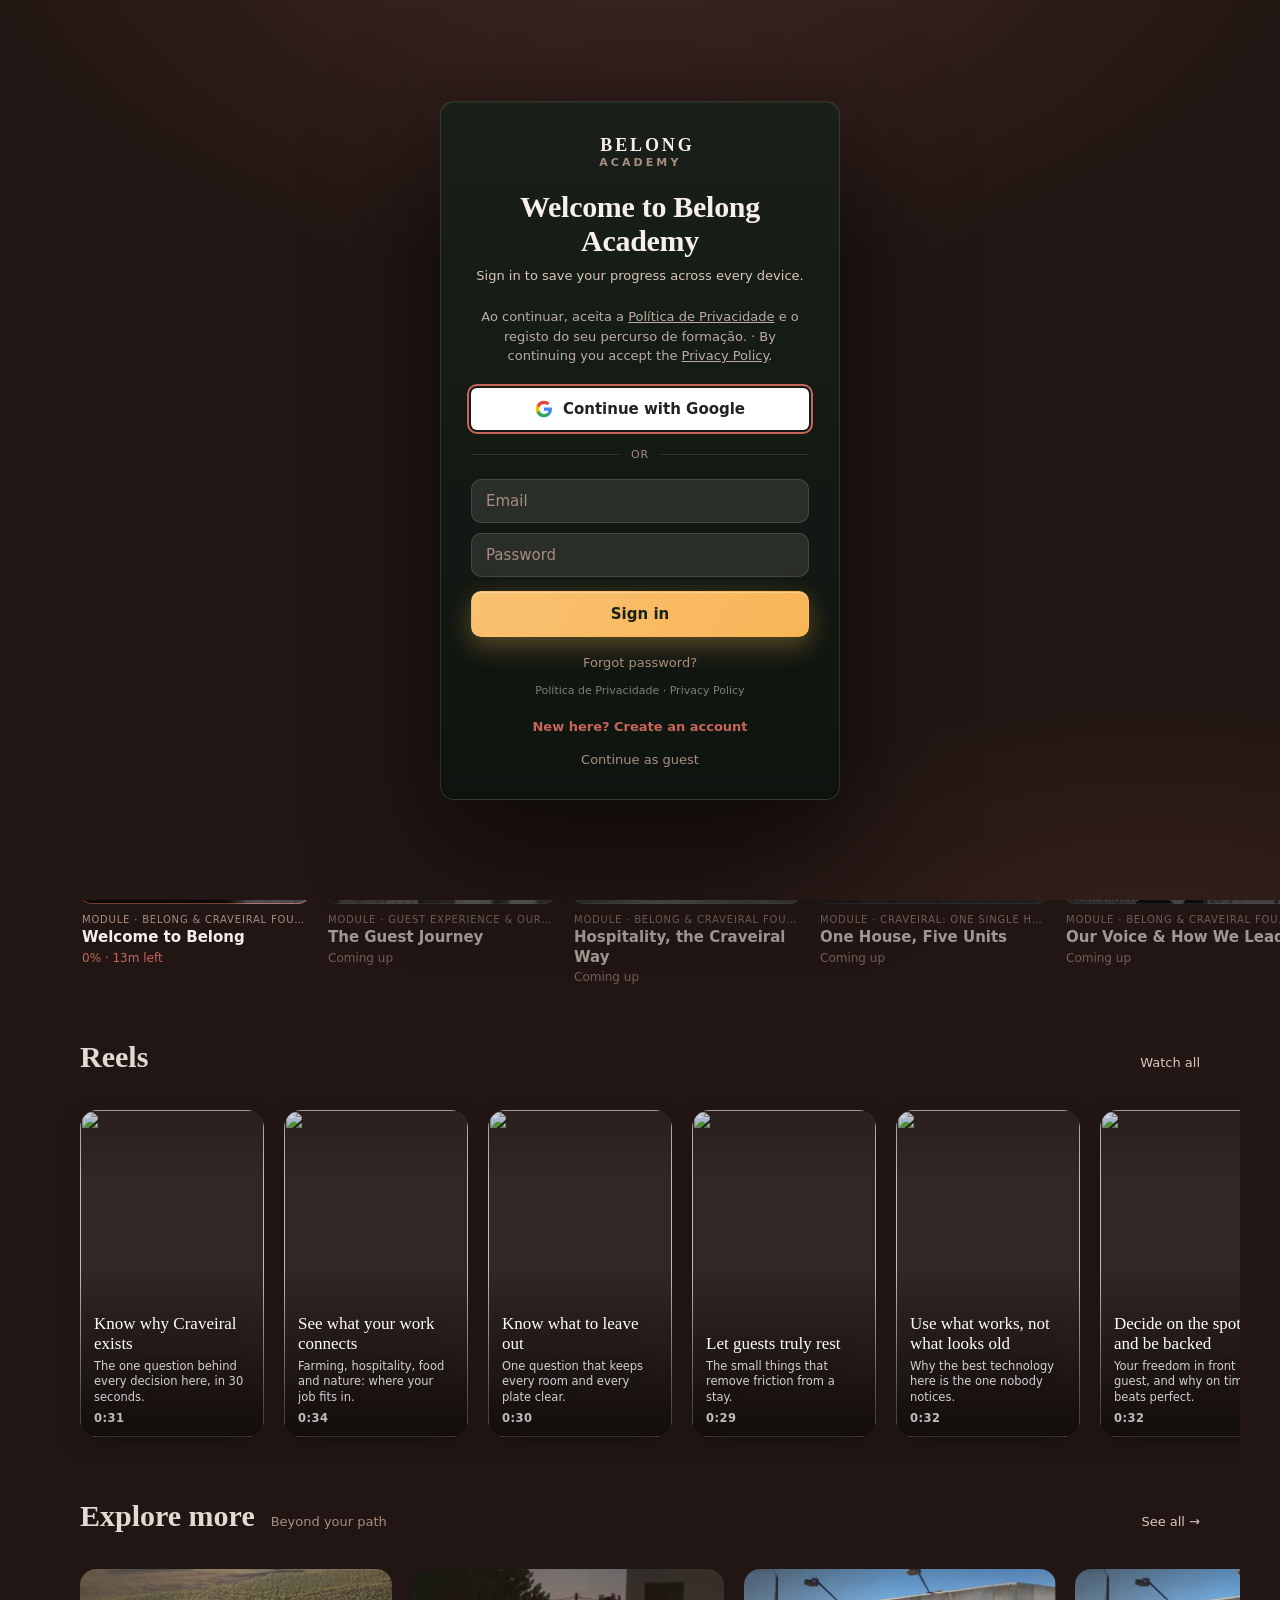
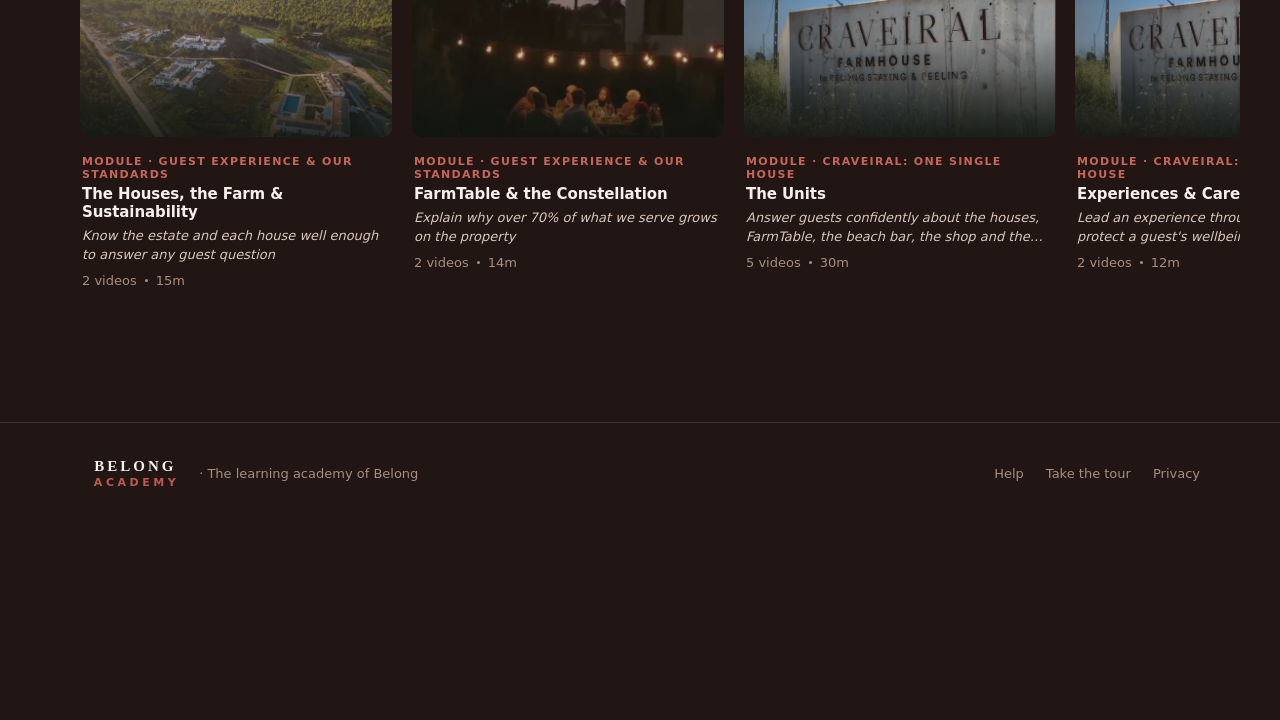
==== index.html @ 78d79461 "Bug pass (6 Nov): fix mode never 'fixes' a question it could not re-ask; old full retakes no longer " ====
<!DOCTYPE html>
<html lang="en">
<head>
<meta charset="UTF-8">
<meta name="viewport" content="width=device-width, initial-scale=1.0, viewport-fit=cover">
<title>Belong Academy — Giving Shape to Meaning</title>
<meta name="description" content="Belong Academy — learn the Belong way: hospitality and presence, seasonal food and tasting, growing and regenerating, nature connection and community, with adaptive AI paths and an AI tutor.">
<meta name="theme-color" content="#0e140f">
<link rel="icon" type="image/svg+xml" href="favicon.svg?v=bel120">
<meta property="og:title" content="Belong Academy — Regenerative Living, Learned">
<meta property="og:description" content="Learn the Belong way — hospitality, seasonal food, nature and community, from a school born of a circular vision.">
<meta property="og:type" content="website">
<meta property="og:url" content="https://belong-academy.pages.dev/">
<meta property="og:image" content="https://belong-academy.pages.dev/og-image.png">
<meta property="og:image:width" content="1200">
<meta property="og:image:height" content="630">
<meta name="twitter:card" content="summary_large_image">
<meta name="twitter:title" content="Belong Academy">
<meta name="twitter:description" content="Regenerative living, learned — with adaptive AI paths and an AI tutor.">
<meta name="twitter:image" content="https://belong-academy.pages.dev/og-image.png">
<link rel="manifest" href="manifest.json">
<link rel="apple-touch-icon" href="icon-180.png">
<link rel="preconnect" href="https://www.gstatic.com" crossorigin>
<link rel="preconnect" href="https://apis.google.com">
<!-- Self-hosted: no third-party font request, so no visitor IP reaches Google.
     (LG Munchen I, 3 O 17493/20 held CDN font loading to be a GDPR violation
     precisely because self-hosting is free.) Regenerate with
     scripts/selfhost-fonts.py. crossorigin is REQUIRED on font preload even
     same-origin, or the file downloads twice. -->
<link rel="preload" href="fonts/work-sans-400-latin.woff2" as="font" type="font/woff2" crossorigin>
<link rel="preload" href="fonts/source-serif-4-600-latin.woff2" as="font" type="font/woff2" crossorigin>
<link id="brandFonts" href="fonts/fonts.css?v=bel120" rel="stylesheet">
<script src="brands/belong/brand.js?v=bel120"></script>
<script src="core/brandkit.js?v=bel120"></script>
<link rel="stylesheet" href="core/styles.css?v=bel120">
<script>/* per-brand key: several academies share one origin (see app.js STATE_KEY) */
var _b=(window.BRAND&&window.BRAND.id)||'edenrise';window.AUTH_MODE_KEY=(window.BRAND&&window.BRAND.authModeKey)||(_b+'-auth-mode');
try{var m=localStorage.getItem(window.AUTH_MODE_KEY);document.documentElement.setAttribute('data-gate',(m==='guest'||m==='firebase'||m==='local')?'off':'on');}catch(e){document.documentElement.setAttribute('data-gate','on');}</script>
</head>
<body>

<!-- AUTH GATE (login) -->
<div class="auth-gate" id="authGate">
  <div class="auth-card">
    <div class="auth-logo">
      <span class="logo-mark"><svg class="er-mark" viewBox="0 0 30 38" fill="none" xmlns="http://www.w3.org/2000/svg"><path d="M4 37.5V15a11 11 0 0 1 22 0v22.5" stroke="rgba(166,195,165,.55)" stroke-width="1"/><g transform="translate(15 0)"><path d="M0 33V13" stroke="#b27a52" stroke-width="1.1" stroke-linecap="round"/><g fill="#b27a52"><path d="M0 0C-3.4-3-3.4-9 0-12 3.4-9 3.4-3 0 0Z" transform="translate(0 13)"/><path d="M0 0C-3.1-2.6-3.1-8 0-11 3.1-8 3.1-2.6 0 0Z" transform="translate(0 18) rotate(36)"/><path d="M0 0C-3.1-2.6-3.1-8 0-11 3.1-8 3.1-2.6 0 0Z" transform="translate(0 18) rotate(-36)"/><path d="M0 0C-2.9-2.4-2.9-7.4 0-10 2.9-7.4 2.9-2.4 0 0Z" transform="translate(0 23) rotate(60)"/><path d="M0 0C-2.9-2.4-2.9-7.4 0-10 2.9-7.4 2.9-2.4 0 0Z" transform="translate(0 23) rotate(-60)"/><path d="M0 0C-2.6-2.1-2.6-6.6 0-9 2.6-6.6 2.6-2.1 0 0Z" transform="translate(0 28) rotate(104)"/><path d="M0 0C-2.6-2.1-2.6-6.6 0-9 2.6-6.6 2.6-2.1 0 0Z" transform="translate(0 28) rotate(-104)"/></g></g></svg></span>
      <span class="logo-word"><span class="er-name">BELONG</span><span class="er-sub">Academy</span></span>
    </div>
    <h1 id="authTitle">Welcome to Belong Academy</h1>
    <p id="authSub">Sign in to save your progress across every device.</p>

    <p class="auth-notice">Ao continuar, aceita a <a href="privacy.html" target="_blank" rel="noopener">Política de Privacidade</a> e o registo do seu percurso de formação. · By continuing you accept the <a href="privacy.html" target="_blank" rel="noopener">Privacy Policy</a>.</p>
    <button class="auth-google" id="authGoogle">
      <svg viewBox="0 0 24 24" width="18" height="18"><path fill="#4285F4" d="M22.56 12.25c0-.78-.07-1.53-.2-2.25H12v4.26h5.92a5.06 5.06 0 0 1-2.2 3.32v2.77h3.57c2.08-1.92 3.27-4.74 3.27-8.1z"/><path fill="#34A853" d="M12 23c2.97 0 5.46-.98 7.28-2.66l-3.57-2.77c-.98.66-2.23 1.06-3.71 1.06-2.86 0-5.29-1.93-6.16-4.53H2.18v2.84A11 11 0 0 0 12 23z"/><path fill="#FBBC05" d="M5.84 14.1a6.6 6.6 0 0 1 0-4.2V7.06H2.18a11 11 0 0 0 0 9.88z"/><path fill="#EA4335" d="M12 5.38c1.62 0 3.06.56 4.21 1.64l3.15-3.15C17.45 2.09 14.97 1 12 1 7.7 1 3.99 3.47 2.18 7.06L5.84 9.9C6.71 7.3 9.14 5.38 12 5.38z"/></svg>
      <span id="authGoogleTxt">Continue with Google</span>
    </button>

    <div class="auth-divider"><span id="authOr">or</span></div>

    <form id="authForm" class="auth-form" novalidate>
      <input class="auth-input signup-only" id="authName" type="text" placeholder="Your name" autocomplete="name">
      <input class="auth-input" id="authEmail" type="email" placeholder="Email" autocomplete="email" required>
      <input class="auth-input" id="authPass" type="password" placeholder="Password" autocomplete="current-password" required>
      <label class="auth-consent signup-only"><input type="checkbox" id="authConsent"><span id="authConsentTxt">I agree to Belong storing my learning progress to sync it across my devices (GDPR).</span></label>
      <div class="auth-err" id="authErr"></div>
      <button class="btn btn-primary auth-submit" id="authSubmit" type="submit">Sign in</button>
      <button class="auth-forgot signin-only" id="authForgot" type="button">Forgot password?</button>
    </form>

    <a class="auth-privacy" href="privacy.html" target="_blank" rel="noopener">Política de Privacidade · Privacy Policy</a>
    <button class="auth-toggle" id="authToggle">New here? Create an account</button>
    <button class="auth-guest" id="authGuest">Continue as guest</button>
    <div class="auth-busy" id="authBusy"><span class="orb-spin"></span></div>
  </div>
</div>

<a class="skip-link" href="#app">Skip to content</a>
<nav class="topnav" id="nav">
  <!-- The menu button leads, on every viewport. Every destination lives behind
       it; the bar itself carries only identity, search and self. -->
  <button class="nav-burger" id="navBurger" aria-label="Open menu" aria-expanded="false" aria-controls="mobileDrawer">
    <span class="burger-lines" aria-hidden="true"><i></i><i></i><i></i></span>
  </button>
  <div class="logo" onclick="location.hash='#/home'">
    <span class="logo-mark"><svg class="er-mark" viewBox="0 0 30 38" fill="none" xmlns="http://www.w3.org/2000/svg"><path d="M4 37.5V15a11 11 0 0 1 22 0v22.5" stroke="rgba(166,195,165,.55)" stroke-width="1"/><g transform="translate(15 0)"><path d="M0 33V13" stroke="#b27a52" stroke-width="1.1" stroke-linecap="round"/><g fill="#b27a52"><path d="M0 0C-3.4-3-3.4-9 0-12 3.4-9 3.4-3 0 0Z" transform="translate(0 13)"/><path d="M0 0C-3.1-2.6-3.1-8 0-11 3.1-8 3.1-2.6 0 0Z" transform="translate(0 18) rotate(36)"/><path d="M0 0C-3.1-2.6-3.1-8 0-11 3.1-8 3.1-2.6 0 0Z" transform="translate(0 18) rotate(-36)"/><path d="M0 0C-2.9-2.4-2.9-7.4 0-10 2.9-7.4 2.9-2.4 0 0Z" transform="translate(0 23) rotate(60)"/><path d="M0 0C-2.9-2.4-2.9-7.4 0-10 2.9-7.4 2.9-2.4 0 0Z" transform="translate(0 23) rotate(-60)"/><path d="M0 0C-2.6-2.1-2.6-6.6 0-9 2.6-6.6 2.6-2.1 0 0Z" transform="translate(0 28) rotate(104)"/><path d="M0 0C-2.6-2.1-2.6-6.6 0-9 2.6-6.6 2.6-2.1 0 0Z" transform="translate(0 28) rotate(-104)"/></g></g></svg></span>
    <span class="logo-word"><span class="er-name">BELONG</span><span class="er-sub">Academy</span></span>
  </div>
  <div class="nav-right">
    <!-- One field, and the microphone lives INSIDE it. A mic floating loose in
         a toolbar reads as decoration; sitting in the search field, past a
         hairline, it can only mean "say it instead of typing it". -->
    <div class="searchbar" id="searchbar">
      <div class="search" id="navSearch" role="button" tabindex="0" aria-label="Search courses (Command K)">
        <svg class="search-ic" viewBox="0 0 24 24" fill="none" stroke="currentColor" stroke-width="1.5" stroke-linecap="round" aria-hidden="true"><circle cx="11" cy="11" r="7"/><path d="M20 20l-3.6-3.6"/></svg>
        <span class="search-ph">Search courses, the house, the farm…</span>
        <kbd>⌘K</kbd>
      </div>
      <button class="mic-btn searchbar-mic" data-action="voice-search" aria-label="Search by voice" title="Search by voice" aria-pressed="false">
        <span class="mic-rings" aria-hidden="true"><i></i><i></i></span>
        <svg viewBox="0 0 24 24" fill="none" stroke="currentColor" stroke-width="1.6" stroke-linecap="round" stroke-linejoin="round" aria-hidden="true"><rect x="9" y="3" width="6" height="11" rx="3"/><path d="M5 11a7 7 0 0 0 14 0"/><path d="M12 18v3"/></svg>
        <span class="mic-label">Voice</span>
      </button>
    </div>
    <button class="streak-chip" id="streakChip" data-action="goto" data-route="#/progress" aria-label="Streak"></button>
    <button class="bell" id="bellBtn" aria-label="Nudges" aria-haspopup="true">
      <svg viewBox="0 0 24 24" fill="none" stroke="currentColor" stroke-width="1.35" stroke-linecap="round" stroke-linejoin="round"><path d="M18 8a6 6 0 0 0-12 0c0 7-3 9-3 9h18s-3-2-3-9"/><path d="M13.7 21a2 2 0 0 1-3.4 0"/></svg>
      <span class="bell-dot" id="bellDot"></span>
    </button>
    <div class="nudge-panel" id="bellPanel" role="menu"></div>
    <div class="avatar" id="avatarBtn" role="button" tabindex="0" aria-haspopup="menu" aria-expanded="false" aria-label="Account menu">JA</div>
    <div class="avatar-menu" id="avatarMenu" role="menu">
      <button data-m="profile">Settings</button>
      <button data-m="onboard">Change role &amp; goal</button>
      <button data-m="signout" class="danger">Sign out</button>
    </div>
  </div>
</nav>

<!-- MOBILE DRAWER -->
<div class="mobile-drawer" id="mobileDrawer">
  <div class="mobile-drawer-panel" role="dialog" aria-label="Menu">
    <div class="mobile-drawer-head">
      <div class="org-chip" id="orgChip"><span class="org-dot"></span>Belong · Academy</div>
      <button class="mobile-drawer-close" id="drawerClose" aria-label="Close menu">✕</button>
    </div>
    <div class="md-label">Browse</div>
    <a href="#/home">Home</a>
    <a href="#/library">Library</a>
    <a href="#/community">Community</a>
    <a href="#/live">Live</a>
    <a href="#/me">My learning</a>
    <a href="#/admin" data-admin>Team</a>
    <div class="md-sep"></div>
    <a href="#/profile">Settings</a>
    <button class="md-signout" data-m="signout">Sign out</button>
    <div class="lang-toggle drawer-lang" role="group" aria-label="Language / Idioma">
      <button class="lang-btn on" data-lang="en" aria-pressed="true">EN · English</button>
      <button class="lang-btn" data-lang="pt" aria-pressed="false">PT · Português</button>
    </div>
  </div>
</div>

<main id="app"></main>

<!-- The check/review dialog lives at BODY level, not inside the player: the
     end-of-lesson check appears over the open player, but the spaced-review
     session launches from the home page with no player at all — parented to
     the stage it was simply invisible there. -->
<div class="ck-ov" id="ckOv" role="dialog" aria-label="Quick check"></div>

<!-- PLAYER -->
<div class="player-overlay" id="player">
  <div class="player-top">
    <button class="back" id="playerBack" aria-label="Close player">←</button>
    <div>
      <div class="pt" id="playerTitle"></div>
      <div class="ps" id="playerSub"></div>
      <div class="player-goal" id="playerGoal"></div>
    </div>
    <span class="spacer"></span>
    <button class="pl-ic" data-action="ai-open" aria-label="Ask the tutor" title="Ask the tutor">✦</button>
  </div>
  <div class="player-stage">
    <video id="playerVideo" controls playsinline></video>
    <div class="vimeo-wrap" id="vimeoWrap"></div>
    <div class="soon-stage" id="soonStage">
      <div class="soon-icon"></div>
      <div class="soon-title" id="soonTitle">Coming soon</div>
      <div class="soon-sub">This lesson is being filmed for Belong — we'll let you know the moment it's ready.</div>
    </div>
    <div class="sim-stage" id="simStage">
      <div class="sim-icon" id="simIcon"></div>
      <div class="sim-title" id="simTitle"></div>
      <div class="sim-sub" id="simSub">Preview</div>
      <button class="btn btn-glass btn-sm" id="simPlayBtn">▶ Play lesson</button>
      <div class="sim-track"><div class="fill" id="simFill"></div></div>
    </div>
  </div>
  <!-- who teaches THIS module: directly under the video, the position Netflix
       uses for "about this episode". Compact on purpose — the player is a
       fixed full-viewport column and a full panel here would squeeze the
       video; the depth lives one tap away in the educator sheet. -->
  <div class="player-edu-strip" id="playerEduStrip"></div>
  <div class="player-bottom">
    <div class="mod-pills" id="playerPills"></div>
    <button class="pl-ic" id="notesToggle" aria-label="Notes &amp; transcript" title="Notes &amp; transcript"><svg viewBox="0 0 24 24" fill="none" stroke="currentColor" stroke-width="1.8" stroke-linecap="round" stroke-linejoin="round" aria-hidden="true"><path d="M4 5h16M4 12h16M4 19h10"/></svg></button>
    <button class="btn btn-primary btn-sm" id="playerComplete">✓ Mark module complete</button>
  </div>
  <aside class="notes-drawer" id="notesDrawer">
    <div class="nd-head">
      <strong>Notes &amp; transcript</strong>
      <button class="back" id="notesClose" style="width:32px;height:32px;font-size:13px;" aria-label="Close notes">✕</button>
    </div>
    <div class="nd-section-title">✦ AI transcript</div>
    <div class="nd-transcript" id="ndTranscript"></div>
    <div class="nd-section-title">Your notes <span class="nd-saved" id="ndSaved"></span></div>
    <textarea class="nd-notes" id="ndNotes" placeholder="Type a note — saved automatically, pinned to this module…"></textarea>
  </aside>
</div>

<!-- QUIZ MODAL -->
<div class="modal-backdrop" id="quizModal">
  <div class="modal" id="quizBody"></div>
</div>

<!-- COMMAND PALETTE -->
<div class="palette-backdrop" id="palette">
  <div class="palette">
    <div class="palette-input-row">⌕ <input id="palInput" placeholder="Search courses, or type a command…"><span class="pal-voice-state" id="palVoiceState"></span><button class="mic-btn" data-action="voice-search" aria-label="Voice search" aria-pressed="false"><svg viewBox="0 0 24 24" fill="none" stroke="currentColor" stroke-width="1.7" stroke-linecap="round" stroke-linejoin="round"><rect x="9" y="3" width="6" height="11" rx="3"/><path d="M5 11a7 7 0 0 0 14 0"/><path d="M12 18v3"/></svg></button></div>
    <div class="palette-results" id="palResults"></div>
  </div>
</div>

<!-- AI TUTOR -->
<div class="ai-panel" id="aiPanel">
  <div class="ai-panel-head">
    <div class="title" id="aiTitle">Belong Tutor</div>
    <button class="ai-gear" id="tutorSettingsBtn" title="Tutor settings" aria-label="Tutor settings">⚙</button>
    <button class="ai-gear ai-close" id="tutorCloseBtn" title="Close" aria-label="Close tutor">✕</button>
  </div>
  <div class="tutor-settings" id="tutorSettings">
    <div class="ts-title">✦ Connect real AI</div>
    <p class="ts-note">Paste a Claude API key (sk-ant-…) — or a FREE Google Gemini key (AIza…) from aistudio.google.com. Stored in your account, sent only to that provider.</p>
    <input class="ai-input" id="apiKeyInput" type="password" placeholder="sk-ant-… or AIza… (Claude or free Gemini)" style="width:100%;">
    <select class="ai-input" id="aiModelSelect" style="width:100%;margin-top:10px;">
      <option value="claude-opus-4-8">Claude Opus 4.8 · smartest</option>
      <option value="claude-sonnet-4-6">Claude Sonnet 4.6 · balanced</option>
      <option value="claude-haiku-4-5">Claude Haiku 4.5 · fastest</option>
    </select>
    <div style="display:flex;gap:8px;margin-top:12px;">
      <button class="btn btn-primary btn-sm" id="apiKeySave">Save</button>
      <button class="btn btn-glass btn-sm" id="apiKeyClear">Use demo mode</button>
    </div>
    <!-- the five answering styles live here now: a real choice, but not five
         chips in the way of every conversation -->
    <div class="ts-sub" id="tsModesLabel">How it answers</div>
    <div class="tmode-row" id="tutorModes" role="tablist" aria-label="Tutor mode">
      <button class="tmode" data-action="tutor-mode" data-mode="hint" data-tk="mode_hint">Hint</button>
      <button class="tmode on" data-action="tutor-mode" data-mode="coach" data-tk="mode_coach">Coach</button>
      <button class="tmode" data-action="tutor-mode" data-mode="explain" data-tk="mode_explain">Explain</button>
      <button class="tmode" data-action="tutor-mode" data-mode="practice" data-tk="mode_practice">Practice</button>
      <button class="tmode" data-action="tutor-mode" data-mode="teach" data-tk="mode_teach">Teach the AI</button>
    </div>
    <div class="status" id="tutorStatus">● Demo mode · scripted replies</div>
  </div>
  <div class="ai-msgs" id="aiMsgs"></div>
  <div class="quick-row">
    <button class="quick" data-intent="summarize" data-tk="summarize_course">Summarize</button>
    <button class="quick" data-intent="quiz" data-tk="quiz_now">Quiz me</button>
    <button class="quick" data-intent="due" data-tk="whats_due">What's due?</button>
    <button class="quick" data-intent="path" data-tk="build_path">Build a path</button>
  </div>
  <div class="ai-input-row">
    <input class="ai-input" id="aiInput" placeholder="Ask anything about your land or courses…">
    <button class="ai-send" id="aiSend" aria-label="Send message">↑</button>
  </div>
  <!-- AI Act Art. 50 disclosure + grounding, in one quiet line instead of two
       badges in the header. Reads "Demo · scripted replies" until a key is set. -->
  <div class="ai-foot" id="tutorFoot"></div>
</div>
<button class="ai-fab" id="aiFab" title="Belong Tutor" aria-label="Open Belong Tutor"><span class="inner">✦</span></button>

<!-- TAKEAWAYS — "what you take with you" after each module -->
<div class="take-overlay" id="takeModal">
  <div class="take-card">
    <div class="take-spark"></div>
    <div class="ob-eyebrow" id="takeMod"></div>
    <h2 id="takeTitle">What you take with you</h2>
    <p class="take-sub" id="takeSub">Three things worth keeping from this module.</p>
    <div id="takeList"></div>
    <button class="btn btn-primary" id="takeGo" data-action="take-go">Keep going →</button>
    <button class="btn btn-glass" id="takeQuiz" data-action="take-quiz" style="display:none;width:100%;justify-content:center;margin-top:10px;">Take the quiz</button>
  </div>
</div>

<!-- ONBOARDING -->
<div class="onboard-overlay" id="onboard">
  <div class="onboard-card">
    <div class="onboard-progress"><div class="fill" id="obFill"></div></div>
    <div id="obBody"></div>
  </div>
</div>

<div id="toasts" role="status" aria-live="polite" aria-atomic="false"></div>

<script src="brands/belong/content.js?v=bel120"></script>
<script src="data.js?v=bel120"></script>
<script src="core/app.js?v=bel120"></script>
<script src="core/curriculum.js?v=bel120"></script>
<script src="core/team.js?v=bel120"></script>
<script>/* Not on the first screen: OpenTimestamps (certificate/ledger proofs; every
   caller checks window.OTS) and the LandFlow return leg (runs on module
   completion). Loaded after the page has loaded, off the hero's critical path. */
addEventListener('load', function () { ['core/ots.js', 'core/landflow.js'].forEach(function (f) { var s = document.createElement('script'); s.src = f + '?v=bel120'; document.body.appendChild(s); }); }, { once: true });</script>
<script>/* backend switch: BRAND.backend 'local' → internal database (core/localdb.js), otherwise Firebase (core/auth.js) */
(function(){var s=document.createElement('script'),v='bel120';if(window.BRAND&&BRAND.backend==='local'){s.src='core/localdb.js?v='+v;}else{s.type='module';s.src='core/auth.js?v='+v;}document.body.appendChild(s);})();</script>
<script>
/* Safety net: if the Firebase module can't load (blocked CDN, offline), make sure
   the "continue as guest" button still dismisses the gate so no one is stuck. */
setTimeout(function () {
  if (window.EdenCloud) return;
  var g = document.getElementById('authGuest');
  if (g) g.addEventListener('click', function () { try { localStorage.setItem(window.AUTH_MODE_KEY || 'eden-auth-mode', 'guest'); } catch (e) {} document.documentElement.setAttribute('data-gate', 'off'); if (window.EdenApp) window.EdenApp.maybeOnboard(); });
}, 4000);
</script>
</body>
</html>
---- fonts/fonts.css ----
/* Self-hosted fonts — no third-party request, no visitor IP leaves
   this origin. Generated by scripts/selfhost-fonts.py; latin +
   latin-ext only (the product ships EN + PT). Do not hand-edit. */
/* Weights are ONE variable file per family/subset (the per-weight files were
   byte-identical copies), so each face declares its weight RANGE and the
   browser downloads one file instead of three or four. */
/* latin-ext */
@font-face {
  font-family: 'Source Serif 4';
  font-style: italic;
  font-weight: 500;
  font-display: swap;
  src: url(./source-serif-4-500-italic-latin-ext.woff2) format('woff2');
  unicode-range: U+0100-02BA, U+02BD-02C5, U+02C7-02CC, U+02CE-02D7, U+02DD-02FF, U+0304, U+0308, U+0329, U+1D00-1DBF, U+1E00-1E9F, U+1EF2-1EFF, U+2020, U+20A0-20AB, U+20AD-20C0, U+2113, U+2C60-2C7F, U+A720-A7FF;
}
/* latin */
@font-face {
  font-family: 'Source Serif 4';
  font-style: italic;
  font-weight: 500;
  font-display: swap;
  src: url(./source-serif-4-500-italic-latin.woff2) format('woff2');
  unicode-range: U+0000-00FF, U+0131, U+0152-0153, U+02BB-02BC, U+02C6, U+02DA, U+02DC, U+0304, U+0308, U+0329, U+2000-206F, U+20AC, U+2122, U+2191, U+2193, U+2212, U+2215, U+FEFF, U+FFFD;
}
/* latin-ext */
@font-face {
  font-family: 'Source Serif 4';
  font-style: normal;
  font-weight: 500 700;
  font-display: swap;
  src: url(./source-serif-4-600-latin-ext.woff2) format('woff2');
  unicode-range: U+0100-02BA, U+02BD-02C5, U+02C7-02CC, U+02CE-02D7, U+02DD-02FF, U+0304, U+0308, U+0329, U+1D00-1DBF, U+1E00-1E9F, U+1EF2-1EFF, U+2020, U+20A0-20AB, U+20AD-20C0, U+2113, U+2C60-2C7F, U+A720-A7FF;
}
/* latin */
@font-face {
  font-family: 'Source Serif 4';
  font-style: normal;
  font-weight: 500 700;
  font-display: swap;
  src: url(./source-serif-4-600-latin.woff2) format('woff2');
  unicode-range: U+0000-00FF, U+0131, U+0152-0153, U+02BB-02BC, U+02C6, U+02DA, U+02DC, U+0304, U+0308, U+0329, U+2000-206F, U+20AC, U+2122, U+2191, U+2193, U+2212, U+2215, U+FEFF, U+FFFD;
}
/* latin-ext */
@font-face {
  font-family: 'Work Sans';
  font-style: normal;
  font-weight: 400 700;
  font-display: swap;
  src: url(./work-sans-400-latin-ext.woff2) format('woff2');
  unicode-range: U+0100-02BA, U+02BD-02C5, U+02C7-02CC, U+02CE-02D7, U+02DD-02FF, U+0304, U+0308, U+0329, U+1D00-1DBF, U+1E00-1E9F, U+1EF2-1EFF, U+2020, U+20A0-20AB, U+20AD-20C0, U+2113, U+2C60-2C7F, U+A720-A7FF;
}
/* latin */
@font-face {
  font-family: 'Work Sans';
  font-style: normal;
  font-weight: 400 700;
  font-display: swap;
  src: url(./work-sans-400-latin.woff2) format('woff2');
  unicode-range: U+0000-00FF, U+0131, U+0152-0153, U+02BB-02BC, U+02C6, U+02DA, U+02DC, U+0304, U+0308, U+0329, U+2000-206F, U+20AC, U+2122, U+2191, U+2193, U+2212, U+2215, U+FEFF, U+FFFD;
}
---- core/styles.css ----
:root {
  --bg: #0e140f;            /* deep forest near-black */
  --bg-2: #161f18;          /* card surface */
  --surface: rgba(231,237,227,.045);
  --surface-2: rgba(231,237,227,.085);
  --line: rgba(231,237,227,.11);
  --text: #f7f6f1;          /* Warm Ivory */
  --text-dim: #c2cabb;      /* sage-tinted light */
  --text-faint: #828c7c;    /* muted sage */
  --accent: #c8a45d;        /* Golden Grass */
  --accent-2: #a6c3a5;      /* Soft Sage */
  --glow: color-mix(in srgb, var(--accent) 38%, transparent);
  /* EdenRise earth accents */
  --forest: #40563e;
  --olive: #5a6f50;
  --cork: #8a6e4b;
  --clay: #b98562;
  --atlantic: #4f7f89;
  --mist: #d2d8d3;
  --ivory: #f7f6f1;
  --focus: #a6c3a5;
  /* rgb channels + gradients the tenant can override (brand.js theme). Defaults are EdenRise's own palette. */
  --accent-2-rgb: 166,195,165; --tint-rgb: 90,111,80; --bg-rgb: 15,21,16; --bg2-rgb: 26,35,27;
  --grad-text: linear-gradient(95deg, #e6cf9a 0%, #c8a45d 42%, #a6c3a5 100%);
  --orb-grad: conic-gradient(from 200deg, #c8a45d, #a6c3a5, #b98562, #c8a45d);
  --radius: 16px;
  /* centered content column — every top-level container aligns to this.
     --edge stays at the mobile gutter until the viewport exceeds --content-w,
     then grows so the column is centered on tablet/desktop/wide screens. */
  --content-w: 1200px;
  --gutter: 40px;
  --edge: max(var(--gutter), calc((100% - var(--content-w)) / 2 + var(--gutter)));
  --font-display: "Cormorant Garamond", Georgia, serif;
  --font-body: "Inter", -apple-system, sans-serif;
}
* { margin: 0; padding: 0; box-sizing: border-box; }
/* Accessibility: visible keyboard focus everywhere (Phase 1) */
:focus-visible { outline: 2px solid var(--focus); outline-offset: 3px; border-radius: 6px; }
[data-action] { cursor: pointer; }
body {
  background: var(--bg);
  color: var(--text);
  font-family: var(--font-body);
  -webkit-font-smoothing: antialiased;
  overflow-x: hidden; /* iOS ≤15 fallback (no clip support) — touch scroll is unaffected */
  overflow-x: clip;   /* modern browsers: clips without becoming a scroll container (wheel-safe) */
}
::selection { background: var(--accent); color: #fff; }
button { font-family: var(--font-body); }

/* ---------- NAV ---------- */
nav.topnav {
  position: fixed; top: 0; left: 0; right: 0; z-index: 100;
  display: flex; align-items: center; gap: 28px;
  padding: 14px max(40px, calc((100% - 1520px) / 2 + 40px));
  background: linear-gradient(rgba(14,20,15,.88), rgba(14,20,15,0));
  transition: background .35s, backdrop-filter .35s;
}
nav.topnav.scrolled {
  background: rgba(16,23,17,.78);
  backdrop-filter: blur(22px) saturate(1.3);
  -webkit-backdrop-filter: blur(22px) saturate(1.3);
  border-bottom: 1px solid var(--line);
}
.logo {
  display: flex; align-items: center; gap: 11px; cursor: pointer;
}
.logo-mark {
  flex-shrink: 0; display: block;
  border: none; background: none; border-radius: 0;
  transition: transform .35s cubic-bezier(.2,.8,.2,1);
}
.logo:hover .logo-mark { transform: translateY(-1px) scale(1.04); }
.er-mark { height: 38px; width: 30px; display: block; }
.logo-word { display: flex; flex-direction: column; line-height: 1; }
.logo-word .er-name {
  font-family: var(--font-display); font-weight: 600; font-size: 22px;
  letter-spacing: .22em; color: var(--ivory); padding-left: .22em;
}
.logo-word .er-sub {
  font-size: 11px; font-weight: 600; letter-spacing: .36em; text-transform: uppercase;
  color: var(--clay); margin-top: 4px; padding-left: .26em;
}
.nav-links { display: flex; gap: 4px; flex: 1; }
.nav-links a {
  color: var(--text-dim); text-decoration: none;
  font-size: 13px; font-weight: 500;
  padding: 7px 13px; border-radius: 99px;
  transition: color .2s, background .2s;
}
.nav-links a:hover { color: var(--text); background: var(--surface-2); }
.nav-links a.active { color: var(--text); background: var(--surface-2); }
.nav-right { display: flex; align-items: center; gap: 14px; position: relative; }
.search {
  display: flex; align-items: center; gap: 8px;
  background: var(--surface); border: 1px solid var(--line);
  border-radius: 99px; padding: 7px 14px; width: 230px;
  color: var(--text-faint); font-size: 13px; cursor: pointer;
  white-space: nowrap; overflow: hidden;
  transition: border-color .2s;
}
.search:hover { border-color: rgba(255,255,255,.25); }
.search kbd {
  margin-left: auto; font-family: var(--font-body); font-size: 11px;
  border: 1px solid var(--line); border-radius: 6px; padding: 1px 5px;
  color: var(--text-faint);
}
.org-chip {
  display: flex; align-items: center; gap: 8px;
  font-size: 13px; font-weight: 600; color: var(--text-dim);
  background: var(--surface); border: 1px solid var(--line);
  padding: 6px 12px; border-radius: 99px; cursor: pointer;
  transition: border-color .2s; white-space: nowrap;
}
.org-chip:hover { border-color: rgba(255,255,255,.22); }
.org-dot { width: 7px; height: 7px; border-radius: 50%; background: var(--accent-2); box-shadow: 0 0 8px var(--accent-2); }
.avatar {
  width: 34px; height: 34px; border-radius: 50%;
  background: linear-gradient(135deg, #ff8a5c, #b98562);
  display: grid; place-items: center;
  font-size: 13px; font-weight: 700; cursor: pointer;
  border: 2px solid rgba(255,255,255,.15);
  flex-shrink: 0;
}
.avatar-menu {
  position: absolute; top: 46px; right: 0; width: 220px;
  background: rgba(18,18,28,.95); border: 1px solid var(--line);
  border-radius: 10px; padding: 8px;
  backdrop-filter: blur(20px);
  box-shadow: 0 20px 50px rgba(0,0,0,.55);
  display: none; flex-direction: column;
}
.avatar-menu.open { display: flex; }
.avatar-menu button {
  background: none; border: none; color: var(--text-dim);
  font-size: 13px; font-weight: 500; text-align: left;
  padding: 10px 12px; border-radius: 10px; cursor: pointer;
  display: flex; align-items: center; gap: 10px;
  transition: background .15s, color .15s;
}
.avatar-menu button:hover { background: var(--surface-2); color: var(--text); }
.avatar-menu .danger:hover { color: #f87171; }

/* ---------- PAGE SHELL ---------- */
#app { min-height: 100vh; }
.page { animation: pageIn .4s ease both; padding-bottom: 100px; }
@keyframes pageIn { from { opacity: 0; transform: translateY(10px); } to { opacity: 1; transform: none; } }
.page-pad { padding: 110px var(--edge) 0; }
.page-title { font-family: var(--font-display); font-size: 42px; font-weight: 700; letter-spacing: -.02em; }
.page-sub { color: var(--text-dim); font-size: 15px; margin-top: 8px; max-width: 560px; line-height: 1.6; }

/* ---------- HERO ---------- */
.hero {
  position: relative; min-height: 88vh;
  display: flex; align-items: flex-end;
  padding: 0 var(--edge) 64px;
  overflow: hidden;
}
.hero-bg {
  position: absolute; inset: 0; z-index: 0;
  background:
    radial-gradient(ellipse 90% 75% at 78% 12%, color-mix(in srgb, var(--accent) 26%, transparent), transparent 62%),
    radial-gradient(ellipse 65% 60% at 16% 82%, rgba(var(--tint-rgb),.30), transparent 62%),
    radial-gradient(ellipse 50% 45% at 58% 55%, rgba(79,127,137,.10), transparent 60%),
    linear-gradient(180deg, var(--bg-2) 0%, var(--bg) 100%);
}
.hero-grid {
  position: absolute; inset: 0; z-index: 1; opacity: .45;
  background-image:
    linear-gradient(rgba(231,237,227,.03) 1px, transparent 1px),
    linear-gradient(90deg, rgba(231,237,227,.03) 1px, transparent 1px);
  background-size: 60px 60px;
  mask-image: radial-gradient(ellipse 70% 60% at 65% 30%, black, transparent 75%);
  -webkit-mask-image: radial-gradient(ellipse 70% 60% at 65% 30%, black, transparent 75%);
}
.hero-fade {
  position: absolute; left: 0; right: 0; bottom: 0; height: 180px; z-index: 2;
  background: linear-gradient(transparent, var(--bg));
}
.orb {
  position: absolute; border-radius: 50%; filter: blur(70px); z-index: 1;
  animation: drift 14s ease-in-out infinite alternate;
}
.orb-1 { width: 440px; height: 440px; top: 4%; right: 8%; background: color-mix(in srgb, var(--accent) 24%, transparent); }
.orb-2 { width: 320px; height: 320px; top: 38%; right: 26%; background: rgba(var(--tint-rgb),.28); animation-delay: -6s; }
@keyframes drift {
  from { transform: translate(0,0) scale(1); }
  to   { transform: translate(-50px, 36px) scale(1.12); }
}
.hero-content { position: relative; z-index: 3; max-width: 640px; }
.hero-eyebrow {
  display: inline-flex; align-items: center; gap: 9px;
  font-size: 13px; font-weight: 600; letter-spacing: .14em; text-transform: uppercase;
  color: var(--accent-2); margin-bottom: 22px;
  padding: 7px 15px; border-radius: 99px;
  background: rgba(var(--accent-2-rgb),.08); border: 1px solid rgba(var(--accent-2-rgb),.24);
}
.pulse-dot { width: 7px; height: 7px; border-radius: 50%; background: var(--accent-2); animation: pulse 2s infinite; }
@keyframes pulse {
  0%, 100% { box-shadow: 0 0 0 0 rgba(var(--accent-2-rgb),.5); }
  55% { box-shadow: 0 0 0 7px rgba(var(--accent-2-rgb),0); }
}
.hero h1 {
  font-family: var(--font-display);
  font-size: clamp(50px, 6.4vw, 92px);
  font-weight: 600; line-height: .98; letter-spacing: -.01em;
  margin-bottom: 22px;
}
.grad-text {
  font-style: italic;
  background: var(--grad-text);
  -webkit-background-clip: text; background-clip: text; color: transparent;
}
.hero-meta {
  display: flex; align-items: center; gap: 14px; flex-wrap: wrap;
  font-size: 13px; color: var(--text-dim); margin-bottom: 16px; font-weight: 500;
}
.hero-meta .match { color: var(--accent-2); font-weight: 700; }
.hero-meta .sep { width: 3px; height: 3px; border-radius: 50%; background: var(--text-faint); }
.badge-hd {
  border: 1px solid var(--line); border-radius: 6px;
  font-size: 11px; padding: 2px 6px; letter-spacing: .06em; color: var(--text-dim);
}
.hero p.desc {
  font-size: 15px; line-height: 1.65; color: var(--text-dim);
  margin-bottom: 30px; max-width: 540px;
}
.hero-actions { display: flex; gap: 12px; align-items: center; flex-wrap: wrap; }
.btn {
  display: inline-flex; align-items: center; gap: 9px;
  font-size: 15px; font-weight: 600;
  padding: 13px 26px; border-radius: 10px; border: none; cursor: pointer;
  transition: transform .15s, box-shadow .2s, background .2s;
}
.btn:active { transform: scale(.97); }
.btn-primary {
  background: linear-gradient(120deg, #b6cfb0, #9bbd97);
  color: #1a2a1c;
  box-shadow: 0 8px 26px rgba(120,150,118,.30), inset 0 1px 0 rgba(255,255,255,.3);
}
.btn-primary:hover { background: linear-gradient(120deg, #c0d6ba, #8fb18e); box-shadow: 0 10px 34px rgba(120,150,118,.5), inset 0 1px 0 rgba(255,255,255,.3); transform: translateY(-1px); }
.btn-glass {
  background: var(--surface-2); color: var(--text);
  border: 1px solid var(--line);
  backdrop-filter: blur(10px);
}
.btn-glass:hover { background: rgba(231,237,227,.12); border-color: rgba(231,237,227,.2); }
.btn-sm { padding: 9px 18px; font-size: 13px; border-radius: 10px; }
.hero-progress {
  margin-top: 32px; display: flex; align-items: center; gap: 14px;
  font-size: 13px; color: var(--text-dim);
}
.track {
  width: 220px; height: 4px; border-radius: 99px; background: rgba(231,237,227,.12); overflow: hidden;
}
.track .fill {
  height: 100%; border-radius: 99px;
  background: linear-gradient(90deg, var(--accent), var(--accent-2));
  box-shadow: 0 0 10px var(--glow);
}

/* hero side panel */
.hero-side {
  position: absolute; right: var(--edge); bottom: 84px; z-index: 3;
  width: 320px;
  background: rgba(16,16,26,.6);
  border: 1px solid var(--line);
  border-radius: 14px;
  backdrop-filter: blur(24px) saturate(1.3);
  -webkit-backdrop-filter: blur(24px) saturate(1.3);
  padding: 20px;
  box-shadow: 0 24px 60px rgba(0,0,0,.5);
  animation: floatIn 1s ease .3s both;
}
@keyframes floatIn {
  from { opacity: 0; transform: translateY(24px); }
  to   { opacity: 1; transform: translateY(0); }
}
.hero-side h4 {
  font-size: 11px; letter-spacing: .14em; text-transform: uppercase;
  color: var(--text-faint); font-weight: 700; margin-bottom: 14px;
  display: flex; align-items: center; gap: 8px;
}
.ai-spark {
  display: inline-grid; place-items: center;
  width: 18px; height: 18px; border-radius: 6px;
  background: linear-gradient(135deg, var(--accent), var(--accent-2));
  font-size: 11px; color: white; flex-shrink: 0;
}
.path-step {
  display: flex; align-items: center; gap: 12px;
  padding: 9px 10px; border-radius: 10px;
  transition: background .2s; cursor: pointer;
}
.path-step:hover { background: var(--surface); }
.step-node {
  width: 30px; height: 30px; border-radius: 50%; flex-shrink: 0;
  display: grid; place-items: center; font-size: 13px; font-weight: 700;
  position: relative;
}
.path-step:not(:last-child) .step-node::after {
  content: ""; position: absolute; top: 32px; left: 50%; width: 2px; height: 18px;
  background: rgba(255,255,255,.1); transform: translateX(-50%);
}
.node-done { background: rgba(var(--accent-2-rgb),.15); color: var(--accent-2); border: 1.5px solid rgba(var(--accent-2-rgb),.5); }
.node-active {
  background: var(--accent); color: #fff;
  box-shadow: 0 0 0 4px color-mix(in srgb, var(--accent) 22%, transparent), 0 0 18px var(--glow);
}
.node-locked { background: var(--surface); color: var(--text-faint); border: 1.5px solid var(--line); }
.step-info { min-width: 0; }
.step-info .t { font-size: 13px; font-weight: 600; white-space: nowrap; overflow: hidden; text-overflow: ellipsis; }
.step-info .s { font-size: 11px; color: var(--text-faint); margin-top: 1px; }
.step-active .step-info .s { color: var(--accent-2); }

/* ---------- RAILS ---------- */
section.rail-section { margin-top: 52px; }
.rail-head {
  display: flex; align-items: baseline; gap: 16px;
  padding: 0 var(--edge); margin-bottom: 14px;
}
.rail-head h2 {
  font-family: var(--font-display);
  font-size: 22px; font-weight: 600; letter-spacing: -.01em;
}
.rail-head .hint { font-size: 13px; color: var(--text-faint); font-weight: 500; }
.rail-head .see-all {
  margin-left: auto; font-size: 13px; color: var(--text-dim);
  text-decoration: none; font-weight: 500; transition: color .2s;
  background: none; border: none; cursor: pointer;
}
.rail-head .see-all:hover { color: var(--text); }
.rail-wrap { position: relative; }
.rail {
  display: flex; gap: 16px; overflow-x: auto;
  padding: 14px var(--edge) 22px;
  scroll-snap-type: x mandatory;
  scroll-padding: 0 var(--edge);
  scrollbar-width: none;
}
.rail::-webkit-scrollbar { display: none; }
.rail-arrow {
  position: absolute; top: 50%; transform: translateY(-50%); z-index: 10;
  width: 42px; height: 42px; border-radius: 50%;
  background: rgba(14,14,22,.85); border: 1px solid var(--line);
  color: var(--text); font-size: 15px; cursor: pointer;
  backdrop-filter: blur(10px);
  display: grid; place-items: center;
  opacity: 0; transition: opacity .25s, background .2s;
}
.rail-wrap:hover .rail-arrow { opacity: 1; }
.rail-arrow:hover { background: rgba(40,40,60,.95); }
.rail-arrow.prev { left: 14px; }
.rail-arrow.next { right: 14px; }

/* ---------- CARDS ---------- */
.card {
  position: relative; flex: 0 0 300px; scroll-snap-align: start;
  border-radius: var(--radius); overflow: hidden; cursor: pointer;
  background: var(--bg-2);
  border: 1px solid var(--line);
  transition: transform .3s cubic-bezier(.2,.8,.2,1), box-shadow .3s, border-color .3s;
}
.card:hover {
  transform: translateY(-6px) scale(1.025);
  border-color: rgba(231,237,227,.22);
  box-shadow: 0 22px 48px rgba(0,0,0,.5), 0 0 0 1px color-mix(in srgb, var(--accent) 20%, transparent);
  z-index: 5;
}
.thumb {
  position: relative; height: 168px; overflow: hidden;
  display: flex; align-items: flex-end; padding: 16px;
}
.thumb::before {
  content: ""; position: absolute; inset: 0;
  background-image: radial-gradient(rgba(255,255,255,.14) 1px, transparent 1px);
  background-size: 18px 18px; opacity: .35;
}
.thumb .big-icon {
  position: absolute; top: 14px; right: 14px;
  opacity: .92; color: rgba(247,246,241,.92);
  filter: drop-shadow(0 6px 16px rgba(0,0,0,.4));
  transition: transform .35s cubic-bezier(.2,.8,.2,1);
}
.thumb .big-icon svg { width: 44px; height: 44px; }
.card:hover .thumb .big-icon { transform: scale(1.12) rotate(-5deg); }
.thumb .chip-row { position: relative; display: flex; gap: 7px; flex-wrap: wrap; }
.chip {
  font-size: 11px; font-weight: 700; letter-spacing: .04em;
  padding: 4px 9px; border-radius: 6px; color: var(--ivory);
  background: rgba(14,20,15,.5); backdrop-filter: blur(6px);
  border: 1px solid rgba(231,237,227,.16);
}
.chip.ai {
  background: linear-gradient(120deg, color-mix(in srgb, var(--accent) 95%, transparent), rgba(var(--accent-2-rgb),.9));
  border-color: transparent; color: #1c2a1d;
}
.t-grad-1 { background: linear-gradient(150deg, #1f2e22 0%, #40563e 58%, #738f6d 100%); }
.t-grad-2 { background: linear-gradient(150deg, #2c2114 0%, #8a6e4b 56%, #c8a45d 100%); }
.t-grad-3 { background: linear-gradient(150deg, #2c1a12 0%, #9c5f43 56%, #b98562 100%); }
.t-grad-4 { background: linear-gradient(150deg, #2e2711 0%, #ad883d 56%, #d8b87a 100%); }
.t-grad-5 { background: linear-gradient(150deg, #122026 0%, #3f6b74 56%, #82a8af 100%); }
.t-grad-6 { background: linear-gradient(150deg, #233022 0%, #5a6f50 56%, #a1b896 100%); }
.t-grad-7 { background: linear-gradient(150deg, #16241a 0%, #3d6b4a 56%, #88b291 100%); }
.t-grad-8 { background: linear-gradient(150deg, #2a2f2a 0%, #6d706a 54%, #c4cabf 100%); }
.card-body { padding: 15px 16px 17px; }
.card-body h3 { font-size: 15px; font-weight: 650; letter-spacing: -.01em; margin-bottom: 5px; }
.card-body .meta {
  display: flex; align-items: center; gap: 8px; flex-wrap: wrap;
  font-size: 13px; color: var(--text-faint); font-weight: 500;
}
.card-body .meta .dot { width: 3px; height: 3px; border-radius: 50%; background: var(--text-faint); }
.card-progress {
  margin-top: 12px; height: 3.5px; background: rgba(255,255,255,.08);
  border-radius: 99px; overflow: hidden;
}
.card-progress .fill {
  height: 100%; border-radius: 99px;
  background: linear-gradient(90deg, var(--accent), var(--accent-2));
}
.due {
  display: inline-flex; align-items: center; gap: 5px;
  font-size: 11px; font-weight: 700; color: #fbbf24;
  background: rgba(251,191,36,.1); border: 1px solid rgba(251,191,36,.25);
  padding: 3px 8px; border-radius: 6px; margin-top: 10px;
}
.due.ok { color: #8fb18e; background: rgba(143,177,142,.08); border-color: rgba(143,177,142,.22); }
.card-actions {
  position: absolute; top: 12px; left: 12px; display: flex; gap: 7px;
  opacity: 0; transform: translateY(-6px);
  transition: opacity .25s, transform .25s; z-index: 3;
}
.card:hover .card-actions { opacity: 1; transform: translateY(0); }
.icon-btn {
  width: 32px; height: 32px; border-radius: 50%;
  background: rgba(0,0,0,.55); border: 1px solid rgba(255,255,255,.2);
  color: #fff; display: grid; place-items: center; font-size: 13px;
  cursor: pointer; backdrop-filter: blur(8px); transition: background .2s, border-color .2s;
}
.icon-btn:hover { background: var(--accent); border-color: var(--accent); }
.icon-btn.in-path { background: rgba(var(--accent-2-rgb),.8); border-color: transparent; }

/* ---------- AI PATH BANNER / STEPPER ---------- */
.path-banner {
  margin: 64px var(--edge) 8px;
  border-radius: 14px;
  overflow: hidden;   /* the animated .shimmer must never poke past the card */
  border: 1px solid var(--line);
  background:
    radial-gradient(ellipse 60% 120% at 8% 0%, color-mix(in srgb, var(--accent) 16%, transparent), transparent 55%),
    radial-gradient(ellipse 50% 110% at 95% 100%, rgba(var(--accent-2-rgb),.10), transparent 55%),
    var(--bg-2);
  padding: 40px 44px 46px;
  position: relative; overflow: hidden;
}
.path-banner .shimmer {
  position: absolute; top: 0; left: -60%; width: 50%; height: 100%;
  background: linear-gradient(100deg, transparent, rgba(255,255,255,.035), transparent);
  animation: shimmer 5.5s ease-in-out infinite;
}
@keyframes shimmer { 0% { left: -60%; } 60%, 100% { left: 130%; } }
.path-banner-head { display: flex; align-items: flex-start; gap: 20px; flex-wrap: wrap; margin-bottom: 38px; }
.path-banner-head .left { flex: 1; min-width: min(280px, 100%); }
.path-banner h2 {
  font-family: var(--font-display); font-size: 30px; font-weight: 650;
  letter-spacing: -.02em; margin-bottom: 8px;
}
.path-banner .sub { font-size: 15px; color: var(--text-dim); max-width: 520px; line-height: 1.6; }
.ai-tag {
  display: inline-flex; align-items: center; gap: 7px;
  font-size: 11px; font-weight: 700; letter-spacing: .1em; text-transform: uppercase;
  color: #d8c79a; margin-bottom: 12px;
  background: color-mix(in srgb, var(--accent) 12%, transparent); border: 1px solid color-mix(in srgb, var(--accent) 30%, transparent);
  padding: 5px 12px; border-radius: 99px;
}
.stepper { display: flex; align-items: flex-start; position: relative; }
.stepper .seg { flex: 1; display: flex; flex-direction: column; align-items: center; text-align: center; position: relative; cursor: pointer; }
.stepper .seg::before {
  content: ""; position: absolute; top: 23px; left: 50%; width: 100%; height: 2px;
  background: rgba(255,255,255,.09);
}
.stepper .seg:last-child::before { display: none; }
.stepper .seg.done::before { background: linear-gradient(90deg, rgba(var(--accent-2-rgb),.6), rgba(var(--accent-2-rgb),.25)); }
.snode {
  width: 46px; height: 46px; border-radius: 50%; z-index: 1;
  display: grid; place-items: center; font-size: 18px;
  background: #14141f; border: 1.5px solid var(--line);
  color: var(--text-faint);
  transition: transform .25s, box-shadow .25s;
}
.seg:hover .snode { transform: scale(1.1); }
.seg.done .snode { background: rgba(var(--accent-2-rgb),.13); border-color: rgba(var(--accent-2-rgb),.55); color: var(--accent-2); }
.seg.current .snode {
  background: linear-gradient(135deg, #b6cfb0, #9bbd97);
  border-color: transparent; color: #fff;
  box-shadow: 0 0 0 5px color-mix(in srgb, var(--accent) 18%, transparent), 0 0 26px var(--glow);
  animation: breathe 2.6s ease-in-out infinite;
}
@keyframes breathe {
  0%, 100% { box-shadow: 0 0 0 5px color-mix(in srgb, var(--accent) 18%, transparent), 0 0 26px var(--glow); }
  50% { box-shadow: 0 0 0 9px color-mix(in srgb, var(--accent) 10%, transparent), 0 0 36px var(--glow); }
}
.seg .sl { margin-top: 13px; font-size: 13px; font-weight: 650; max-width: 130px; }
.seg .sd { margin-top: 3px; font-size: 11px; color: var(--text-faint); }
.seg.current .sd { color: #d8c79a; font-weight: 600; }
.path-banner-foot {
  margin-top: 36px; display: flex; align-items: center; gap: 18px; flex-wrap: wrap;
  font-size: 13px; color: var(--text-faint);
}
.path-banner-foot .why {
  display: flex; align-items: center; gap: 8px;
  background: var(--surface); border: 1px solid var(--line);
  border-radius: 10px; padding: 10px 16px;
  color: var(--text-dim); line-height: 1.5; max-width: 620px;
}
.regen-thinking { display: inline-flex; align-items: center; gap: 10px; color: #d8c79a; font-size: 13px; font-weight: 600; }

/* ---------- STATS ---------- */
.stats {
  display: grid; grid-template-columns: repeat(4, 1fr); gap: 16px;
  margin: 60px var(--edge) 0;
}
.stat {
  background: var(--surface); border: 1px solid var(--line);
  border-radius: 14px; padding: 22px 24px;
  transition: border-color .25s, transform .25s;
}
.stat:hover { border-color: rgba(255,255,255,.2); transform: translateY(-3px); }
.stat .num {
  font-family: var(--font-display); font-size: 30px; font-weight: 700;
  letter-spacing: -.02em;
  background: linear-gradient(120deg, #fff, #b8b8cc);
  -webkit-background-clip: text; background-clip: text; color: transparent;
}
.stat .lbl { font-size: 13px; color: var(--text-faint); margin-top: 5px; font-weight: 500; }
.stat .delta { font-size: 11px; font-weight: 700; color: #8fb18e; margin-top: 9px; }
.stat .delta.warn { color: #fbbf24; }

/* ---------- LIBRARY ---------- */
.filter-row { display: flex; gap: 9px; flex-wrap: wrap; margin: 26px 0 6px; }
.filter-chip {
  font-size: 13px; font-weight: 600; color: var(--text-dim);
  background: var(--surface); border: 1px solid var(--line);
  padding: 8px 16px; border-radius: 99px; cursor: pointer;
  transition: all .2s;
}
.filter-chip:hover { color: var(--text); border-color: rgba(255,255,255,.25); }
.filter-chip.active {
  color: #fff; background: linear-gradient(120deg, #b6cfb0, #9bbd97);
  border-color: transparent; box-shadow: 0 4px 16px color-mix(in srgb, var(--accent) 35%, transparent);
}
.grid {
  display: grid; grid-template-columns: repeat(auto-fill, minmax(270px, 1fr));
  gap: 18px; margin-top: 24px;
}
.grid .card { flex: none; }
.lib-search {
  margin-top: 26px; display: flex; align-items: center; gap: 10px;
  background: var(--surface); border: 1px solid var(--line);
  border-radius: 10px; padding: 13px 18px; max-width: 420px;
}
.lib-search input {
  flex: 1; background: none; border: none; outline: none;
  color: var(--text); font-family: var(--font-body); font-size: 15px;
}
.empty-note { color: var(--text-faint); font-size: 15px; margin-top: 40px; text-align: center; }

/* ---------- COURSE DETAIL ---------- */
.course-hero {
  position: relative; padding: 130px var(--edge) 50px; overflow: hidden;
}
.course-hero .bg { position: absolute; inset: 0; opacity: .35; }
.course-hero .bg::after {
  content: ""; position: absolute; inset: 0;
  background: linear-gradient(180deg, rgba(7,7,11,.45) 0%, var(--bg) 96%);
}
.course-hero-inner { position: relative; display: flex; gap: 40px; align-items: flex-start; flex-wrap: wrap; }
.course-poster {
  width: 280px; height: 180px; border-radius: 14px; flex-shrink: 0;
  position: relative; overflow: hidden; border: 1px solid rgba(255,255,255,.18);
  box-shadow: 0 30px 70px rgba(0,0,0,.55);
  display: grid; place-items: center; font-size: 64px;
}
.course-poster::before {
  content: ""; position: absolute; inset: 0;
  background-image: radial-gradient(rgba(255,255,255,.14) 1px, transparent 1px);
  background-size: 18px 18px; opacity: .35;
}
.course-info { flex: 1; min-width: min(320px, 100%); }
.course-info h1 { font-family: var(--font-display); font-size: 42px; font-weight: 700; letter-spacing: -.02em; margin: 10px 0 14px; }
.course-info .desc { color: var(--text-dim); font-size: 15px; line-height: 1.7; max-width: 640px; margin-bottom: 26px; }
.module-list { margin: 14px 0 0 var(--edge); max-width: 860px; }
.module-row {
  display: flex; align-items: center; gap: 16px;
  padding: 15px 18px; border-radius: 10px; cursor: pointer;
  border: 1px solid transparent;
  transition: background .2s, border-color .2s;
}
.module-row:hover { background: var(--surface); border-color: var(--line); }
.module-row .m-num {
  width: 34px; height: 34px; border-radius: 50%; flex-shrink: 0;
  display: grid; place-items: center; font-size: 13px; font-weight: 700;
  background: var(--surface-2); border: 1.5px solid var(--line); color: var(--text-faint);
}
.module-row.done .m-num { background: rgba(var(--accent-2-rgb),.13); border-color: rgba(var(--accent-2-rgb),.5); color: var(--accent-2); }
.module-row.current .m-num { background: var(--accent); border-color: transparent; color: #fff; box-shadow: 0 0 14px var(--glow); }
.module-row .m-title { flex: 1; font-size: 15px; font-weight: 550; }
.module-row.done .m-title { color: var(--text-dim); }
.module-row .m-dur { font-size: 13px; color: var(--text-faint); font-weight: 500; }
.module-row .m-play {
  width: 34px; height: 34px; border-radius: 50%; border: 1px solid var(--line);
  background: var(--surface); color: var(--text); display: grid; place-items: center;
  font-size: 13px; opacity: 0; transition: opacity .2s, background .2s;
}
.module-row:hover .m-play { opacity: 1; }
.module-row .m-play:hover { background: var(--accent); }
.review-flag {
  font-size: 11px; font-weight: 700; color: #fbbf24;
  background: rgba(251,191,36,.1); border: 1px solid rgba(251,191,36,.3);
  padding: 3px 8px; border-radius: 6px;
}

/* ---------- LIVE PAGE ---------- */
.live-card {
  display: flex; gap: 24px; align-items: center;
  background: var(--bg-2); border: 1px solid var(--line);
  border-radius: 14px; padding: 22px; margin-top: 18px;
  transition: border-color .25s, transform .25s;
}
.live-card:hover { border-color: rgba(255,255,255,.2); transform: translateY(-2px); }
.live-thumb {
  width: 200px; height: 120px; border-radius: 10px; flex-shrink: 0;
  position: relative; display: grid; place-items: center; font-size: 42px;
  overflow: hidden;
}
.live-thumb::before {
  content: ""; position: absolute; inset: 0;
  background-image: radial-gradient(rgba(255,255,255,.14) 1px, transparent 1px);
  background-size: 18px 18px; opacity: .35;
}
.live-badge {
  position: absolute; top: 10px; left: 10px;
  font-size: 11px; font-weight: 800; letter-spacing: .08em;
  background: #ef4444; color: #fff; padding: 3px 8px; border-radius: 6px;
  animation: pulse 1.6s infinite;
}
.live-info { flex: 1; min-width: 0; }
.live-info h3 { font-size: 18px; font-weight: 650; margin-bottom: 5px; }
.live-info .host { font-size: 13px; color: var(--accent-2); font-weight: 600; margin-bottom: 8px; }
.live-info .d { font-size: 13px; color: var(--text-dim); line-height: 1.55; }
.live-when { font-size: 13px; font-weight: 700; color: var(--text-dim); white-space: nowrap; }

/* toggle */
.toggle {
  width: 44px; height: 25px; border-radius: 99px; flex-shrink: 0;
  background: rgba(255,255,255,.12); border: 1px solid var(--line);
  position: relative; cursor: pointer; transition: background .25s;
}
.toggle::after {
  content: ""; position: absolute; top: 2px; left: 2px;
  width: 19px; height: 19px; border-radius: 50%; background: #fff;
  transition: transform .25s;
}
.toggle.on { background: linear-gradient(120deg, #b6cfb0, #9bbd97); }
.toggle.on::after { transform: translateX(19px); }

/* ---------- ANALYTICS ---------- */
.chart-card {
  background: var(--surface); border: 1px solid var(--line);
  border-radius: 14px; padding: 26px; margin-top: 18px;
}
.chart-card h3 { font-family: var(--font-display); font-size: 15px; font-weight: 600; margin-bottom: 22px; }
.bars { display: flex; align-items: flex-end; gap: 14px; height: 150px; }
.bar-col { flex: 1; display: flex; flex-direction: column; align-items: center; gap: 8px; height: 100%; justify-content: flex-end; }
.bar {
  width: 100%; max-width: 46px; border-radius: 6px 6px 6px 6px;
  background: linear-gradient(180deg, var(--accent), color-mix(in srgb, var(--accent) 25%, transparent));
  transition: height .8s cubic-bezier(.2,.8,.2,1);
  position: relative;
}
.bar.today { background: linear-gradient(180deg, var(--accent-2), rgba(var(--accent-2-rgb),.25)); box-shadow: 0 0 18px rgba(var(--accent-2-rgb),.3); }
.bar-col .bl { font-size: 11px; color: var(--text-faint); font-weight: 600; }
.bar-col .bv { font-size: 11px; color: var(--text-dim); font-weight: 700; }
.skill-row { display: flex; align-items: center; gap: 14px; padding: 10px 0; }
.skill-row .sn { width: 170px; font-size: 13px; font-weight: 550; }
.skill-row .track { flex: 1; width: auto; height: 7px; }
.skill-row .sv { width: 42px; text-align: right; font-size: 13px; color: var(--text-dim); font-weight: 700; }
.cert-row {
  display: flex; align-items: center; gap: 14px; padding: 13px 16px;
  border-radius: 10px; border: 1px solid var(--line); margin-top: 10px;
  background: var(--surface);
}
.cert-row .ci { font-size: 22px; }
.cert-row .ct { flex: 1; font-size: 13px; font-weight: 600; }
.cert-row .cd { font-size: 11px; color: var(--text-faint); }
.two-col { display: grid; grid-template-columns: minmax(0, 1.2fr) minmax(0, .8fr); gap: 18px; }

/* ---------- PLAYER ---------- */
.player-overlay {
  position: fixed; inset: 0; z-index: 300;
  background: rgba(4,4,8,.97);
  display: none; flex-direction: column;
  animation: pageIn .3s ease;
}
.player-overlay.open { display: flex; }
.player-top {
  display: flex; align-items: center; gap: 16px;
  padding: 18px 28px;
}
.player-top .back {
  width: 40px; height: 40px; border-radius: 50%;
  background: var(--surface-2); border: 1px solid var(--line);
  color: var(--text); font-size: 15px; cursor: pointer;
}
.player-top .back:hover { background: rgba(255,255,255,.14); }
.player-top .pt { font-size: 15px; font-weight: 650; }
.player-top .ps { font-size: 13px; color: var(--text-faint); margin-top: 2px; }
.player-top .spacer { flex: 1; }
.player-stage { flex: 1; display: flex; align-items: center; justify-content: center; padding: 0 28px; min-height: 0; }
.player-stage video {
  max-width: 100%; max-height: 100%; width: 100%;
  border-radius: 14px; background: #000;
  box-shadow: 0 40px 100px rgba(0,0,0,.7);
  outline: 1px solid rgba(255,255,255,.1);
}
.sim-stage {
  display: none; width: 100%; max-width: 1100px; aspect-ratio: 16/9; max-height: 100%;
  border-radius: 14px; position: relative; overflow: hidden;
  flex-direction: column; align-items: center; justify-content: center; gap: 14px;
  background:
    radial-gradient(ellipse 80% 90% at 30% 10%, color-mix(in srgb, var(--accent) 40%, transparent), transparent 60%),
    radial-gradient(ellipse 70% 80% at 75% 85%, rgba(var(--accent-2-rgb),.25), transparent 60%),
    #0b0b16;
  outline: 1px solid rgba(255,255,255,.1);
  box-shadow: 0 40px 100px rgba(0,0,0,.7);
}
.sim-stage.on { display: flex; }
.sim-stage::before {
  content: ""; position: absolute; inset: 0;
  background-image: radial-gradient(rgba(255,255,255,.1) 1px, transparent 1px);
  background-size: 22px 22px; opacity: .4;
}
.sim-icon { font-size: 84px; filter: drop-shadow(0 12px 30px rgba(0,0,0,.5)); animation: drift 8s ease-in-out infinite alternate; }
.sim-title { font-family: var(--font-display); font-size: 30px; font-weight: 700; letter-spacing: -.02em; text-align: center; padding: 0 30px; position: relative; }
.sim-sub { font-size: 13px; color: var(--text-dim); font-weight: 600; letter-spacing: .04em; position: relative; }
.sim-track {
  position: absolute; left: 24px; right: 24px; bottom: 22px; height: 5px;
  border-radius: 99px; background: rgba(255,255,255,.12); overflow: hidden;
}
.sim-track .fill { height: 100%; width: 0%; border-radius: 99px; background: linear-gradient(90deg, var(--accent), var(--accent-2)); box-shadow: 0 0 12px var(--glow); transition: width .25s linear; }
.player-bottom { padding: 16px 28px 22px; display: flex; align-items: center; gap: 14px; flex-wrap: wrap; }
.mod-pills { display: flex; gap: 8px; overflow-x: auto; flex: 1; scrollbar-width: none; }
.mod-pills::-webkit-scrollbar { display: none; }
.mod-pill {
  flex-shrink: 0; font-size: 13px; font-weight: 600;
  padding: 8px 14px; border-radius: 99px; cursor: pointer;
  background: var(--surface); border: 1px solid var(--line); color: var(--text-dim);
  transition: all .2s; white-space: nowrap;
}
.mod-pill:hover { color: var(--text); border-color: rgba(255,255,255,.3); }
.mod-pill.done { color: var(--accent-2); border-color: rgba(var(--accent-2-rgb),.35); }
.mod-pill.current { color: #fff; background: linear-gradient(120deg, #b6cfb0, #9bbd97); border-color: transparent; }

/* ---------- MODALS ---------- */
.modal-backdrop {
  position: fixed; inset: 0; z-index: 400;
  background: rgba(4,4,8,.7); backdrop-filter: blur(8px);
  display: none; align-items: center; justify-content: center;
}
.modal-backdrop.open { display: flex; }
.modal {
  width: min(560px, calc(100vw - 40px));
  background: rgba(17,17,27,.97); border: 1px solid rgba(255,255,255,.12);
  border-radius: 14px; padding: 30px;
  box-shadow: 0 40px 100px rgba(0,0,0,.6);
  animation: floatIn .35s ease both;
  max-height: 84vh; overflow-y: auto;
}
.modal h3 { font-family: var(--font-display); font-size: 22px; font-weight: 650; margin-bottom: 6px; }
.modal .m-sub { font-size: 13px; color: var(--text-dim); margin-bottom: 22px; }
.q-text { font-size: 15px; font-weight: 600; line-height: 1.5; margin-bottom: 18px; }
.q-opt {
  display: flex; align-items: center; gap: 12px;
  padding: 14px 16px; border-radius: 10px; cursor: pointer;
  border: 1px solid var(--line); background: var(--surface);
  font-size: 15px; margin-bottom: 10px; transition: all .15s;
}
.q-opt:hover { border-color: color-mix(in srgb, var(--accent) 50%, transparent); background: color-mix(in srgb, var(--accent) 7%, transparent); }
.q-opt.sel { border-color: var(--accent); background: color-mix(in srgb, var(--accent) 14%, transparent); }
.q-opt.correct { border-color: rgba(143,177,142,.6); background: rgba(143,177,142,.1); }
.q-opt.wrong { border-color: rgba(248,113,113,.6); background: rgba(248,113,113,.08); }
.q-opt .radio {
  width: 18px; height: 18px; border-radius: 50%; flex-shrink: 0;
  border: 2px solid var(--text-faint);
}
.q-opt.sel .radio { border-color: var(--accent); background: radial-gradient(circle, var(--accent) 45%, transparent 50%); }
.q-foot { display: flex; align-items: center; gap: 12px; margin-top: 22px; }
.q-progress { font-size: 13px; color: var(--text-faint); font-weight: 600; }
.score-ring {
  width: 120px; height: 120px; border-radius: 50%; margin: 6px auto 18px;
  display: grid; place-items: center;
  font-family: var(--font-display); font-size: 30px; font-weight: 700;
}
.q-center { text-align: center; }

/* ---------- COMMAND PALETTE ---------- */
.palette-backdrop {
  position: fixed; inset: 0; z-index: 500;
  background: rgba(4,4,8,.6); backdrop-filter: blur(6px);
  display: none; justify-content: center; padding-top: 14vh;
}
.palette-backdrop.open { display: flex; }
.palette {
  width: min(620px, calc(100vw - 40px)); height: fit-content;
  background: rgba(17,17,27,.97); border: 1px solid rgba(255,255,255,.14);
  border-radius: 14px; overflow: hidden;
  box-shadow: 0 40px 100px rgba(0,0,0,.65);
  animation: floatIn .25s ease both;
}
.palette-input-row { display: flex; align-items: center; gap: 12px; padding: 18px 20px; border-bottom: 1px solid var(--line); }
.palette-input-row input {
  flex: 1; background: none; border: none; outline: none;
  color: var(--text); font-family: var(--font-body); font-size: 15px;
}
.palette-results { max-height: 380px; overflow-y: auto; padding: 10px; }
.palette-group { font-size: 11px; font-weight: 700; letter-spacing: .12em; text-transform: uppercase; color: var(--text-faint); padding: 10px 12px 6px; }
.palette-item {
  display: flex; align-items: center; gap: 13px;
  padding: 11px 12px; border-radius: 10px; cursor: pointer;
  font-size: 15px; font-weight: 500;
}
.palette-item .pi-icon { width: 34px; height: 34px; border-radius: 10px; display: grid; place-items: center; font-size: 15px; flex-shrink: 0; }
.palette-item .pi-meta { font-size: 11px; color: var(--text-faint); margin-top: 1px; }
.palette-item:hover, .palette-item.hl { background: color-mix(in srgb, var(--accent) 14%, transparent); }
.palette-empty { padding: 30px; text-align: center; color: var(--text-faint); font-size: 13px; }

/* ---------- AI DOCK ---------- */
.ai-fab {
  position: fixed; right: 28px; bottom: 28px; z-index: 200;
  width: 58px; height: 58px; border-radius: 50%;
  background: var(--orb-grad);
  border: none; cursor: pointer;
  display: grid; place-items: center;
  box-shadow: 0 10px 34px color-mix(in srgb, var(--accent) 50%, transparent);
  transition: transform .2s;
  animation: fabPulse 3.2s ease-in-out infinite;
}
@keyframes fabPulse {
  0%, 100% { box-shadow: 0 10px 34px color-mix(in srgb, var(--accent) 50%, transparent); }
  50% { box-shadow: 0 10px 44px color-mix(in srgb, var(--accent) 80%, transparent); }
}
.ai-fab:hover { transform: scale(1.08); }
.ai-fab .inner {
  width: 48px; height: 48px; border-radius: 50%;
  background: #0c0c14; display: grid; place-items: center; font-size: 22px;
}
.ai-panel {
  position: fixed; right: 28px; bottom: 100px; z-index: 250;
  width: 390px; max-height: 580px;
  background: rgba(15,15,24,.9);
  border: 1px solid rgba(255,255,255,.12);
  border-radius: 14px;
  backdrop-filter: blur(28px) saturate(1.4);
  -webkit-backdrop-filter: blur(28px) saturate(1.4);
  box-shadow: 0 30px 80px rgba(0,0,0,.6);
  display: flex; flex-direction: column;
  opacity: 0; pointer-events: none; transform: translateY(16px) scale(.98);
  transition: opacity .28s, transform .28s cubic-bezier(.2,.8,.2,1);
  overflow: hidden;
}
.ai-panel.open { opacity: 1; pointer-events: auto; transform: translateY(0) scale(1); }
.ai-panel-head {
  display: flex; align-items: center; gap: 11px;
  padding: 18px 20px 14px; border-bottom: 1px solid var(--line);
}
.ai-panel-head .title { font-weight: 700; font-size: 15px; }
.ai-panel-head .status { font-size: 11px; color: var(--accent-2); font-weight: 600; margin-top: 1px; }
.ai-msgs { padding: 18px 20px; overflow-y: auto; flex: 1; display: flex; flex-direction: column; gap: 14px; min-height: 180px; }
.msg { max-width: 88%; font-size: 13px; line-height: 1.55; padding: 11px 15px; border-radius: 10px; }
.msg.bot { background: var(--surface-2); border: 1px solid var(--line); border-bottom-left-radius: 5px; align-self: flex-start; }
.msg.user {
  background: linear-gradient(120deg, #b6cfb0, #9bbd97); color: #fff;
  border-bottom-right-radius: 5px; align-self: flex-end;
}
.msg.bot b { color: #d8c79a; }
.typing { display: inline-flex; gap: 5px; padding: 14px 16px; }
.typing span {
  width: 7px; height: 7px; border-radius: 50%; background: var(--text-faint);
  animation: bounce 1.2s infinite;
}
.typing span:nth-child(2) { animation-delay: .15s; }
.typing span:nth-child(3) { animation-delay: .3s; }
@keyframes bounce { 0%, 60%, 100% { transform: none; opacity: .4; } 30% { transform: translateY(-5px); opacity: 1; } }
.quick-row { display: flex; gap: 8px; flex-wrap: wrap; padding: 0 20px 14px; }
.quick {
  font-size: 13px; font-weight: 600; color: var(--text-dim);
  background: var(--surface); border: 1px solid var(--line);
  padding: 7px 13px; border-radius: 99px; cursor: pointer;
  transition: color .2s, border-color .2s, background .2s;
}
.quick:hover { color: var(--text); border-color: color-mix(in srgb, var(--accent) 50%, transparent); background: color-mix(in srgb, var(--accent) 10%, transparent); }
.ai-input-row {
  display: flex; gap: 10px; padding: 14px 16px 16px; border-top: 1px solid var(--line);
}
.ai-input {
  flex: 1; background: var(--surface); border: 1px solid var(--line);
  border-radius: 10px; padding: 11px 15px;
  color: var(--text); font-family: var(--font-body); font-size: 13px;
  outline: none; transition: border-color .2s;
}
.ai-input:focus { border-color: color-mix(in srgb, var(--accent) 55%, transparent); }
.ai-send {
  width: 42px; border-radius: 10px; border: none; cursor: pointer;
  background: linear-gradient(120deg, #b6cfb0, #9bbd97); color: #fff; font-size: 15px;
}

/* ---------- ONBOARDING ---------- */
.onboard-overlay {
  position: fixed; inset: 0; z-index: 700;
  background:
    radial-gradient(ellipse 70% 60% at 70% 20%, color-mix(in srgb, var(--accent) 25%, transparent), transparent 60%),
    radial-gradient(ellipse 50% 50% at 20% 85%, rgba(var(--accent-2-rgb),.12), transparent 60%),
    rgba(5,5,9,.97);
  display: none; align-items: center; justify-content: center;
}
.onboard-overlay.open { display: flex; }
.onboard-card {
  width: min(640px, calc(100vw - 36px));
  background: rgba(15,15,24,.9); border: 1px solid rgba(255,255,255,.12);
  border-radius: 14px; padding: 44px 46px 40px;
  box-shadow: 0 50px 120px rgba(0,0,0,.7);
  backdrop-filter: blur(30px);
  animation: floatIn .5s ease both;
}
.onboard-progress { height: 4px; border-radius: 99px; background: rgba(255,255,255,.08); overflow: hidden; margin-bottom: 34px; }
.onboard-progress .fill { height: 100%; width: 33%; border-radius: 99px; background: linear-gradient(90deg, var(--accent), var(--accent-2)); transition: width .45s cubic-bezier(.2,.8,.2,1); box-shadow: 0 0 12px var(--glow); }
.ob-eyebrow { font-size: 11px; font-weight: 700; letter-spacing: .14em; text-transform: uppercase; color: var(--accent-2); margin-bottom: 12px; }
.ob-title { font-family: var(--font-display); font-size: 30px; font-weight: 700; letter-spacing: -.02em; margin-bottom: 8px; }
.ob-sub { color: var(--text-dim); font-size: 15px; line-height: 1.6; margin-bottom: 28px; }
.ob-grid { display: grid; grid-template-columns: 1fr 1fr; gap: 12px; }
.ob-option {
  display: flex; align-items: center; gap: 14px;
  padding: 18px; border-radius: 10px; cursor: pointer;
  background: var(--surface); border: 1.5px solid var(--line);
  transition: all .2s; font-weight: 600; font-size: 15px;
}
.ob-option:hover { border-color: color-mix(in srgb, var(--accent) 55%, transparent); background: color-mix(in srgb, var(--accent) 8%, transparent); transform: translateY(-2px); }
.ob-option.sel { border-color: var(--accent); background: color-mix(in srgb, var(--accent) 14%, transparent); box-shadow: 0 0 0 3px color-mix(in srgb, var(--accent) 15%, transparent); }
.ob-option .oi { font-size: 30px; }
.ob-option .od { font-size: 11px; color: var(--text-faint); font-weight: 500; margin-top: 2px; }
.ob-foot { display: flex; align-items: center; margin-top: 30px; gap: 12px; }
.ob-skip { background: none; border: none; color: var(--text-faint); font-size: 13px; cursor: pointer; }
.ob-skip:hover { color: var(--text); }
.ob-gen { text-align: center; padding: 30px 0 10px; }
.ob-gen .orb-spin {
  width: 84px; height: 84px; margin: 0 auto 26px; border-radius: 50%;
  background: var(--orb-grad);
  animation: spin 1.6s linear infinite;
  display: grid; place-items: center;
}
.ob-gen .orb-spin::after { content: "✦"; width: 68px; height: 68px; border-radius: 50%; background: #0d0d16; display: grid; place-items: center; font-size: 30px; }
@keyframes spin { to { transform: rotate(360deg); } }
.ob-gen .gen-line { font-size: 13px; color: var(--text-dim); margin-top: 8px; min-height: 20px; }

/* ---------- ADMIN ---------- */
.admin-section { margin-top: 44px; }
.admin-section > h2 { font-family: var(--font-display); font-size: 22px; font-weight: 650; margin-bottom: 6px; }
.admin-section > .sect-sub { font-size: 13px; color: var(--text-faint); margin-bottom: 18px; }
.team-table { width: 100%; border-collapse: collapse; background: var(--surface); border: 1px solid var(--line); border-radius: 14px; overflow-x: auto; overflow-y: hidden; display: block; -webkit-overflow-scrolling: touch; }
.team-table table { width: 100%; border-collapse: collapse; }
.team-table th {
  text-align: left; font-size: 11px; letter-spacing: .12em; text-transform: uppercase;
  color: var(--text-faint); font-weight: 700; padding: 14px 18px; border-bottom: 1px solid var(--line);
}
.team-table td { padding: 13px 18px; border-bottom: 1px solid rgba(255,255,255,.05); font-size: 13px; vertical-align: middle; }
.team-table tr:last-child td { border-bottom: none; }
.team-table tr:hover td { background: rgba(255,255,255,.025); }
.member { display: flex; align-items: center; gap: 12px; font-weight: 600; white-space: nowrap; }
.member .mi {
  width: 34px; height: 34px; border-radius: 50%; flex-shrink: 0;
  display: grid; place-items: center; font-size: 13px; font-weight: 700;
}
.member .mr { font-size: 11px; color: var(--text-faint); font-weight: 500; margin-top: 1px; }
.status-chip { font-size: 11px; font-weight: 700; padding: 4px 10px; border-radius: 99px; white-space: nowrap; }
.status-chip.ok { color: #8fb18e; background: rgba(143,177,142,.1); border: 1px solid rgba(143,177,142,.25); }
.status-chip.risk { color: #fbbf24; background: rgba(251,191,36,.1); border: 1px solid rgba(251,191,36,.3); }
.dropzone {
  border: 1.5px dashed color-mix(in srgb, var(--accent) 40%, transparent); border-radius: 14px;
  padding: 36px; text-align: center; cursor: pointer;
  background: color-mix(in srgb, var(--accent) 4%, transparent); transition: all .25s; margin-bottom: 18px;
}
.dropzone:hover { background: color-mix(in srgb, var(--accent) 9%, transparent); border-color: color-mix(in srgb, var(--accent) 70%, transparent); }
.dropzone .dz-icon { font-size: 42px; margin-bottom: 10px; }
.dropzone .dz-t { font-weight: 650; font-size: 15px; }
.dropzone .dz-s { font-size: 13px; color: var(--text-faint); margin-top: 5px; }
.dropzone .track { width: 60%; margin: 14px auto 0; }
.content-row {
  display: flex; align-items: center; gap: 14px;
  padding: 13px 16px; border-radius: 10px; border: 1px solid var(--line);
  background: var(--surface); margin-bottom: 9px;
}
.content-row .ci { width: 40px; height: 40px; border-radius: 10px; display: grid; place-items: center; font-size: 18px; flex-shrink: 0; }
.content-row .ct { flex: 1; min-width: 0; }
.content-row .ct b { font-size: 13px; display: block; white-space: nowrap; overflow: hidden; text-overflow: ellipsis; }
.content-row .ct span { font-size: 11px; color: var(--text-faint); }
.pub-chip { font-size: 11px; font-weight: 700; padding: 3px 9px; border-radius: 6px; }
.pub-chip.live { color: #8fb18e; background: rgba(143,177,142,.08); border: 1px solid rgba(143,177,142,.22); }
.pub-chip.draft { color: #fbbf24; background: rgba(251,191,36,.08); border: 1px solid rgba(251,191,36,.25); }
.composer {
  background: var(--surface); border: 1px solid var(--line); border-radius: 14px;
  padding: 22px; display: flex; gap: 12px; flex-wrap: wrap; align-items: flex-end;
}
.composer label { display: block; font-size: 11px; font-weight: 700; letter-spacing: .08em; text-transform: uppercase; color: var(--text-faint); margin-bottom: 7px; }
.composer .field { flex: 1; min-width: 170px; }
.composer select, .composer input {
  width: 100%; background: rgba(255,255,255,.05); border: 1px solid var(--line);
  border-radius: 10px; padding: 11px 13px; color: var(--text);
  font-family: var(--font-body); font-size: 13px; outline: none;
}
.composer select:focus, .composer input:focus { border-color: color-mix(in srgb, var(--accent) 55%, transparent); }
.composer select option { background: #14141f; }
.assignment-row {
  display: flex; align-items: center; gap: 12px;
  padding: 11px 16px; border-radius: 10px; border: 1px solid var(--line);
  background: var(--surface); margin-top: 9px; font-size: 13px;
}
.assignment-row .ar-x { margin-left: auto; background: none; border: none; color: var(--text-faint); cursor: pointer; font-size: 15px; }
.assignment-row .ar-x:hover { color: #f87171; }

/* ---------- NOTES DRAWER ---------- */
.notes-drawer {
  position: absolute; top: 0; right: 0; bottom: 0; width: 360px; z-index: 5;
  background: rgba(13,13,21,.97); border-left: 1px solid var(--line);
  backdrop-filter: blur(20px);
  padding: 20px 22px; display: flex; flex-direction: column;
  transform: translateX(100%); transition: transform .3s cubic-bezier(.2,.8,.2,1);
}
.notes-drawer.open { transform: translateX(0); }
.nd-head { display: flex; align-items: center; justify-content: space-between; margin-bottom: 16px; }
.nd-section-title { font-size: 11px; font-weight: 700; letter-spacing: .12em; text-transform: uppercase; color: var(--text-faint); margin: 14px 0 10px; display: flex; align-items: center; gap: 8px; }
.nd-saved { font-size: 11px; color: var(--accent-2); text-transform: none; letter-spacing: 0; font-weight: 600; }
.nd-transcript { flex: 1; overflow-y: auto; min-height: 120px; }
.nd-line { display: flex; gap: 10px; padding: 7px 8px; border-radius: 6px; font-size: 13px; line-height: 1.55; color: var(--text-dim); cursor: pointer; }
.nd-line:hover { background: var(--surface-2); color: var(--text); }
.nd-line .tc { color: var(--accent-2); font-weight: 700; font-size: 11px; flex-shrink: 0; padding-top: 2px; font-variant-numeric: tabular-nums; }
.nd-notes {
  height: 130px; resize: none; background: var(--surface); border: 1px solid var(--line);
  border-radius: 10px; padding: 12px 14px; color: var(--text);
  font-family: var(--font-body); font-size: 13px; line-height: 1.55; outline: none;
}
.nd-notes:focus { border-color: color-mix(in srgb, var(--accent) 50%, transparent); }

/* ---------- TUTOR SETTINGS ---------- */
.tutor-settings { display: none; padding: 18px 20px; border-bottom: 1px solid var(--line); }
.tutor-settings.open { display: block; }
.ts-title { font-weight: 700; font-size: 13px; margin-bottom: 8px; }
.ts-note { font-size: 13px; color: var(--text-faint); line-height: 1.55; margin-bottom: 12px; }
.tutor-settings select option { background: #14141f; }

/* ---------- TOASTS ---------- */
#toasts {
  position: fixed; bottom: 28px; left: 50%; transform: translateX(-50%);
  z-index: 600; display: flex; flex-direction: column; gap: 10px; align-items: center;
  pointer-events: none;
}
.toast {
  display: flex; align-items: center; gap: 10px;
  background: rgba(20,20,32,.95); border: 1px solid rgba(255,255,255,.14);
  border-radius: 99px; padding: 12px 22px;
  font-size: 13px; font-weight: 550;
  box-shadow: 0 16px 44px rgba(0,0,0,.55);
  backdrop-filter: blur(16px);
  animation: toastIn .3s ease both;
}
.toast.out { animation: toastOut .3s ease both; }
@keyframes toastIn { from { opacity: 0; transform: translateY(14px) scale(.96); } to { opacity: 1; transform: none; } }
@keyframes toastOut { from { opacity: 1; } to { opacity: 0; transform: translateY(8px) scale(.96); } }

/* ---------- FOOTER ---------- */
footer {
  margin-top: 90px; padding: 36px var(--edge);
  border-top: 1px solid var(--line);
  display: flex; align-items: center; gap: 20px;
  font-size: 13px; color: var(--text-faint);
}
footer .logo-mark { height: 27px; }
footer .er-mark { height: 27px; width: 21px; }
footer .logo-word .er-name { font-size: 15px; letter-spacing: .2em; }
footer .logo-word .er-sub { font-size: 11px; letter-spacing: .32em; margin-top: 3px; }
footer .links { margin-left: auto; display: flex; gap: 18px 22px; flex-wrap: wrap; justify-content: flex-end; }
footer .links button { background: none; border: none; color: var(--text-faint); cursor: pointer; font-size: 13px; transition: color .2s; }
footer .links button:hover { color: var(--text); }

@media (max-width: 1100px) {
  .hero-side { display: none; }
  .stats { grid-template-columns: repeat(2, 1fr); }
  .two-col { grid-template-columns: minmax(0, 1fr); }
}
@media (max-width: 1024px) {
  nav.topnav { padding: 12px 18px; gap: 14px; }
  .nav-links, .search, .org-chip { display: none; }
  .hero { padding: 0 18px 56px; }
  .page-pad { padding: 96px 18px 0; }
  .rail-head, footer, .module-list { padding-left: 18px; padding-right: 18px; }
  .rail { padding-left: 18px; padding-right: 18px; scroll-padding: 0 18px; }
  .path-banner, .stats { margin-left: 18px; margin-right: 18px; }
  .course-hero { padding: 110px 18px 40px; }
  .stepper { flex-wrap: wrap; gap: 18px; }
  .stepper .seg::before { display: none; }
  .ai-panel { right: 12px; left: 12px; width: auto; }
  .live-card { flex-direction: column; align-items: flex-start; }
  .pillars { padding: 0 8px; flex-wrap: wrap; }
  .pillar { flex: 1 0 33%; padding: 16px 6px; }
  .pillar + .pillar::before { display: none; }
}

/* ---------- EDENRISE: dark text on sage (light) buttons ---------- */
.filter-chip.active, .mod-pill.current, .msg.user, .ai-send,
.node-active, .seg.current .snode { color: #1a2a1c; }

/* ---------- EDENRISE: pillar band ---------- */
.pillars {
  position: relative; z-index: 4;
  display: flex; align-items: stretch;
  padding: 0 40px; margin-top: -2px;
  background: linear-gradient(90deg, rgba(64,86,62,.5), rgba(42,58,44,.42) 50%, rgba(64,86,62,.5));
  border-top: 1px solid var(--line); border-bottom: 1px solid var(--line);
}
.pillar {
  flex: 1; display: flex; flex-direction: column; align-items: center; gap: 10px;
  padding: 24px 10px; position: relative; cursor: default;
  color: var(--text-dim); transition: color .25s;
}
.pillar + .pillar::before {
  content: ""; position: absolute; left: 0; top: 26%; bottom: 26%;
  width: 1px; background: var(--line);
}
.pillar svg { width: 27px; height: 27px; color: var(--accent-2); opacity: .85; transition: color .25s, transform .35s cubic-bezier(.2,.8,.2,1); }
.pillar span { font-size: 11px; font-weight: 600; letter-spacing: .16em; text-transform: uppercase; }
.pillar:hover { color: var(--text); }
.pillar:hover svg { color: var(--accent); transform: translateY(-3px) scale(1.08); }

/* ---------- EDENRISE: serif display refinements ---------- */
.page-title { font-weight: 600; letter-spacing: -.01em; font-size: 42px; }
.rail-head h2, .path-banner h2, .ai-panel-head .title,
.course-info h1, .stat .num, .ob-title, .admin-section > h2,
.chart-card h3, .module-list ~ .rail-head h2 { font-family: var(--font-display); }
.rail-head h2 { font-weight: 600; font-size: 30px; letter-spacing: 0; }
.stat .num { font-weight: 600; font-size: 42px; }
.score-ring { font-family: var(--font-display); }

/* ---------- EDENRISE: icon sizing across surfaces ---------- */
.ic { display: block; }
.snode svg { width: 21px; height: 21px; }
.seg.current .snode svg, .seg.done .snode svg { display: none; }
.live-thumb svg { width: 42px; height: 42px; color: var(--ivory); position: relative; }
.cert-row .ci { color: var(--accent-2); display: grid; place-items: center; }
.cert-row .ci svg { width: 22px; height: 22px; }
.course-poster svg { width: 68px; height: 68px; color: rgba(247,246,241,.95); position: relative; }
.content-row .ci { color: var(--ivory); }
.content-row .ci svg { width: 21px; height: 21px; }
.pi-icon { color: var(--ivory); }
.pi-icon svg { width: 18px; height: 18px; }
.ob-option .oi { color: var(--accent-2); display: grid; place-items: center; }
.ob-option .oi svg { width: 28px; height: 28px; }
.sim-icon svg { width: 82px; height: 82px; color: rgba(247,246,241,.92); position: relative; }

/* reveal helper for GSAP (no-JS fallback = visible) */
.reveal { opacity: 1; }

/* ---------- EDENRISE: gamification ---------- */
.xp-chip {
  display: flex; align-items: center; gap: 8px;
  font-size: 13px; font-weight: 600; color: var(--accent-2);
  background: color-mix(in srgb, var(--accent) 8%, transparent); border: 1px solid color-mix(in srgb, var(--accent) 28%, transparent);
  padding: 6px 13px 6px 11px; border-radius: 99px; cursor: pointer; white-space: nowrap;
  transition: border-color .2s, background .2s;
}
.xp-chip:hover { border-color: color-mix(in srgb, var(--accent) 50%, transparent); background: color-mix(in srgb, var(--accent) 14%, transparent); }
.xp-chip svg { width: 16px; height: 16px; color: var(--accent); }

.prog-top { display: grid; grid-template-columns: 340px 1fr; gap: 18px; margin-top: 28px; }
.level-card {
  display: flex; align-items: center; gap: 22px;
  background: radial-gradient(ellipse 80% 120% at 0% 0%, color-mix(in srgb, var(--accent) 12%, transparent), transparent 60%), var(--surface);
  border: 1px solid var(--line); border-radius: 14px; padding: 24px;
}
.level-ring { width: 112px; height: 112px; border-radius: 50%; display: grid; place-items: center; flex-shrink: 0; box-shadow: 0 0 24px color-mix(in srgb, var(--accent) 18%, transparent); }
.level-ring-in { width: 90px; height: 90px; border-radius: 50%; background: var(--bg-2); display: grid; place-items: center; text-align: center; }
.lv-num { font-size: 11px; font-weight: 700; letter-spacing: .1em; text-transform: uppercase; color: var(--accent); }
.lv-name { font-family: var(--font-display); font-size: 18px; font-weight: 600; margin-top: 1px; }
.level-meta { flex: 1; min-width: 0; }
.lv-xp { font-family: var(--font-display); font-size: 42px; font-weight: 600; letter-spacing: -.01em; }
.lv-xp span { font-size: 15px; color: var(--text-faint); }
.lv-next { margin-top: 12px; font-size: 13px; color: var(--text-dim); }
.lv-next .track { width: 100%; margin-bottom: 8px; }
.lv-next b { color: var(--text); }
.prog-mini { display: grid; grid-template-columns: repeat(2, 1fr); gap: 14px; }
.prog-mini .stat { margin: 0; }

.badge-grid { display: grid; grid-template-columns: repeat(auto-fill, minmax(150px, 1fr)); gap: 14px; }
.badge {
  text-align: center; padding: 22px 14px; border-radius: 10px;
  border: 1px solid var(--line); background: var(--surface);
  transition: transform .25s, border-color .25s;
}
.badge.got { border-color: color-mix(in srgb, var(--accent) 35%, transparent); background: radial-gradient(ellipse 100% 120% at 50% 0%, color-mix(in srgb, var(--accent) 10%, transparent), var(--surface)); }
.badge.got:hover { transform: translateY(-3px); border-color: color-mix(in srgb, var(--accent) 60%, transparent); }
.badge.locked { opacity: .55; }
.badge-ic { width: 52px; height: 52px; margin: 0 auto 12px; border-radius: 50%; display: grid; place-items: center; }
.badge.got .badge-ic { color: var(--accent); background: color-mix(in srgb, var(--accent) 12%, transparent); border: 1px solid color-mix(in srgb, var(--accent) 30%, transparent); }
.badge.locked .badge-ic { color: var(--text-faint); background: var(--surface-2); }
.badge-ic svg { width: 26px; height: 26px; }
.badge-t { font-weight: 650; font-size: 15px; }
.badge-d { font-size: 11px; color: var(--text-faint); margin-top: 4px; line-height: 1.4; }

.nudge-line {
  display: flex; align-items: center; gap: 12px;
  background: color-mix(in srgb, var(--accent) 8%, transparent); border: 1px solid color-mix(in srgb, var(--accent) 25%, transparent);
  border-radius: 10px; padding: 13px 18px; margin-bottom: 16px;
  font-size: 13px; color: var(--text-dim); line-height: 1.5;
}
.nudge-line b { color: var(--text); }
.nudge-line svg { width: 20px; height: 20px; color: var(--accent); flex-shrink: 0; }
.board { display: flex; flex-direction: column; gap: 4px; }
.board-row {
  display: grid; grid-template-columns: 28px 34px 1fr 120px auto; align-items: center; gap: 14px;
  padding: 11px 16px; border-radius: 10px; border: 1px solid transparent; transition: background .2s;
}
.board-row:hover { background: var(--surface); }
.board-row.me { background: rgba(var(--accent-2-rgb),.09); border-color: rgba(var(--accent-2-rgb),.28); }
.board-rank { font-family: var(--font-display); font-size: 15px; font-weight: 600; color: var(--text-faint); text-align: center; }
.board-row.me .board-rank { color: var(--accent-2); }
.board-row .mi { width: 34px; height: 34px; border-radius: 50%; display: grid; place-items: center; font-size: 13px; font-weight: 700; }
.board-name { font-size: 15px; font-weight: 600; }
.you-tag { font-size: 11px; font-weight: 700; letter-spacing: .06em; text-transform: uppercase; color: var(--accent-2); background: rgba(var(--accent-2-rgb),.14); border: 1px solid rgba(var(--accent-2-rgb),.3); padding: 2px 7px; border-radius: 99px; margin-left: 8px; }
.board-bar { height: 6px; border-radius: 99px; background: rgba(231,237,227,.1); overflow: hidden; }
.board-bar .fill { display: block; height: 100%; border-radius: 99px; background: linear-gradient(90deg, var(--accent), var(--accent-2)); }
.board-xp { font-size: 13px; font-weight: 700; color: var(--text-dim); text-align: right; white-space: nowrap; }

@media (max-width: 900px) {
  .prog-top { grid-template-columns: 1fr; }
  .board-row { grid-template-columns: 24px 30px 1fr auto; }
  .board-bar { display: none; }
}
@media (max-width: 1024px) { .xp-chip { display: none; } }

/* ---------- Phase 1: mobile navigation ---------- */
.nav-burger {
  display: none; margin-left: auto;
  width: 42px; height: 42px; border-radius: 10px;
  background: var(--surface); border: 1px solid var(--line);
  color: var(--text); cursor: pointer;
  align-items: center; justify-content: center;
}
.nav-burger svg { width: 20px; height: 20px; }
.mobile-drawer {
  position: fixed; inset: 0; z-index: 300;
  background: rgba(6,10,7,.6); backdrop-filter: blur(6px);
  display: none; opacity: 0; transition: opacity .3s;
}
.mobile-drawer.open { display: block; opacity: 1; }
.mobile-drawer-panel {
  position: absolute; top: 0; right: 0; bottom: 0; width: min(300px, 82vw);
  background: rgba(16,23,17,.98); border-left: 1px solid var(--line);
  padding: 22px 18px; display: flex; flex-direction: column; gap: 6px;
  transform: translateX(100%); transition: transform .32s cubic-bezier(.2,.8,.2,1);
  box-shadow: -20px 0 60px rgba(0,0,0,.5);
}
.mobile-drawer.open .mobile-drawer-panel { transform: translateX(0); }
.mobile-drawer-head { display: flex; align-items: center; justify-content: space-between; margin-bottom: 14px; }
.mobile-drawer-head .xp-chip { display: flex; }
.mobile-drawer-close {
  width: 38px; height: 38px; border-radius: 10px; flex-shrink: 0;
  background: var(--surface); border: 1px solid var(--line); color: var(--text);
  cursor: pointer; font-size: 15px;
}
.mobile-drawer a {
  display: flex; align-items: center; gap: 12px;
  padding: 14px 14px; border-radius: 10px;
  color: var(--text-dim); text-decoration: none; font-size: 15px; font-weight: 550;
  transition: background .2s, color .2s;
}
.mobile-drawer a:hover, .mobile-drawer a.active { background: var(--surface-2); color: var(--text); }
.mobile-drawer a.active { color: var(--accent-2); }

@media (max-width: 1024px) {
  .nav-burger { display: inline-flex; }
  .avatar { display: none; }
}
@media (min-width: 1025px) { .mobile-drawer { display: none !important; } }

/* ---------- Video-still posters ---------- */
.thumb.has-poster { background-size: cover; background-position: center; }
.thumb.has-poster::before { display: none; }
.thumb.has-poster::after { content: ""; position: absolute; inset: 0; background: linear-gradient(transparent 42%, rgba(14,20,15,.7)); }
.thumb .chip-row { position: relative; z-index: 2; }
.course-poster.has-poster { background-size: cover; background-position: center; }
.course-poster.has-poster::before { display: none; }

/* hero cinematic art from the video still */
.hero-art {
  position: absolute; inset: 0 0 0 auto; width: 60%; z-index: 1;
  background-size: cover; background-position: center right; opacity: .5;
  -webkit-mask-image: linear-gradient(90deg, transparent, #000 58%);
  mask-image: linear-gradient(90deg, transparent, #000 58%);
}

/* ---------- mobile polish ---------- */
@media (max-width: 1024px) {
  .hero { min-height: 82vh; padding-bottom: 40px; }
  .hero h1 { font-size: clamp(38px, 12vw, 52px); }
  .hero p.desc { font-size: 15px; }
  .hero-eyebrow { font-size: 11px; letter-spacing: .1em; }
  .hero-art {
    width: 100%; opacity: .22; background-position: 84% top;
    -webkit-mask-image: linear-gradient(180deg, #000, transparent 50%);
    mask-image: linear-gradient(180deg, #000, transparent 50%);
  }
  .hero-actions .btn { flex: 1 1 auto; justify-content: center; }
}

/* ================= NATIVE MOBILE SHELL ================= */
/* lock horizontal drift + iOS feel (applies everywhere) */
html { overflow-x: hidden; overflow-x: clip; overscroll-behavior-y: none; }
body {
  overflow-x: hidden;
  overflow-x: clip;
  -webkit-text-size-adjust: 100%;
  -webkit-tap-highlight-color: transparent;
  position: relative;
  width: 100%;
}
.rail { overscroll-behavior-x: contain; -webkit-overflow-scrolling: touch; }

/* bottom tab bar — hidden on desktop */

@media (max-width: 1024px) {
  /* --- top app bar: solid, separated, safe-area aware --- */
  nav.topnav, nav.topnav.scrolled {
    background: rgba(13,19,14,.94);
    -webkit-backdrop-filter: blur(18px) saturate(1.3);
    backdrop-filter: blur(18px) saturate(1.3);
    border-bottom: 1px solid var(--line);
    padding: 12px 16px;
    padding-top: calc(12px + env(safe-area-inset-top));
  }
  .nav-burger { display: inline-flex; }
  /* push the menu button into the top-right corner (away from the logo) */
  nav.topnav .nav-right { margin-left: auto; }

  /* --- content clears the top bar and the bottom tab bar --- */
  .page { padding-bottom: calc(40px + env(safe-area-inset-bottom)); }
  .page-pad { padding-top: calc(84px + env(safe-area-inset-top)); }
  .hero { padding-top: calc(66px + env(safe-area-inset-top)); }

  /* --- bottom tab bar in the thumb zone --- */

  /* floating AI help stays visible — lifted above the bottom tab bar */
  .ai-fab { bottom: calc(20px + env(safe-area-inset-bottom)); right: 18px; }
  .ai-panel { bottom: calc(150px + env(safe-area-inset-bottom)); }

  /* tighter, thumb-friendly touches */
  .rail { scroll-padding: 0 16px; }
  footer { padding-bottom: calc(36px + env(safe-area-inset-bottom)); }
}

/* iOS notch side padding on very small phones in landscape */
@supports (padding: max(0px)) {
  @media (max-width: 1024px) {
    nav.topnav { padding-left: max(16px, env(safe-area-inset-left)); padding-right: max(16px, env(safe-area-inset-right)); }
  }
}

/* ================= TABLET / iPad TUNING (roomy, still app-shell) ================= */
@media (min-width: 700px) and (max-width: 1024px) {
  .hero { min-height: 72vh; padding-top: calc(76px + env(safe-area-inset-top)); padding-left: 40px; padding-right: 40px; }
  .hero h1 { font-size: clamp(58px, 9vw, 84px); }
  .hero p.desc { font-size: 15px; max-width: 580px; }
  .hero-eyebrow { font-size: 11px; letter-spacing: .14em; }
  .hero-actions .btn { flex: 0 0 auto; }
  /* cinematic still art on the right, like desktop — there's room now */
  .hero-art {
    inset: 0 0 0 auto; width: 56%; opacity: .45; background-position: center right;
    -webkit-mask-image: linear-gradient(90deg, transparent, #000 56%);
    mask-image: linear-gradient(90deg, transparent, #000 56%);
  }
  /* pillars back to one elegant row */
  .pillars { padding: 0 40px; flex-wrap: nowrap; }
  .pillar { flex: 1; padding: 22px 8px; }
  .pillar + .pillar::before { display: block; }
  .pillar span { font-size: 11px; }
  /* two-up progress, full leaderboard */
  .prog-top { grid-template-columns: 320px 1fr; }
  .board-row { grid-template-columns: 28px 34px 1fr 120px auto; }
  .board-bar { display: block; }
  /* denser grids on the wider canvas */
  .grid { grid-template-columns: repeat(auto-fill, minmax(300px, 1fr)); }
  .stats { grid-template-columns: repeat(4, 1fr); }
  /* section side padding + a slightly larger tab bar for bigger thumbs */
  .rail-head, .module-list { padding-left: 40px; padding-right: 40px; }
  .rail { padding-left: 40px; padding-right: 40px; scroll-padding: 0 40px; }
  .page-pad { padding-left: 40px; padding-right: 40px; }
  .path-banner, .stats { margin-left: 40px; margin-right: 40px; }
}
/* iPad landscape & up → full desktop top-nav (already handled ≥1025) */

/* ---------- Vimeo player + coming-soon ---------- */
.vimeo-wrap {
  display: none; width: 100%; max-width: 1100px; aspect-ratio: 16/9; max-height: 100%;
  border-radius: 14px; overflow: hidden; background: #000;
  box-shadow: 0 40px 100px rgba(0,0,0,.7); outline: 1px solid rgba(231,237,227,.1);
}
.vimeo-wrap.on { display: block; }
.vimeo-wrap iframe { width: 100%; height: 100%; border: 0; display: block; }

.soon-stage {
  display: none; width: 100%; max-width: 1100px; aspect-ratio: 16/9; max-height: 100%;
  border-radius: 14px; overflow: hidden; padding: 0 32px; text-align: center;
  flex-direction: column; align-items: center; justify-content: center; gap: 12px;
  background: radial-gradient(ellipse 80% 90% at 50% 18%, rgba(var(--tint-rgb),.28), transparent 60%), var(--bg);
  outline: 1px solid rgba(231,237,227,.08);
}
.soon-stage.on { display: flex; }
.soon-icon { font-size: 54px; filter: drop-shadow(0 8px 20px rgba(0,0,0,.4)); }
.soon-title { font-family: var(--font-display); font-size: 30px; font-weight: 600; letter-spacing: -.01em; }
.soon-sub { font-size: 13px; color: var(--text-dim); max-width: 460px; line-height: 1.6; }

.module-row.soon { opacity: .5; cursor: default; }
.module-row.soon .m-num { background: var(--surface-2); border-color: var(--line); color: var(--text-faint); }
.module-row.soon .m-title { color: var(--text-faint); }
.mod-pill.soon { opacity: .5; }

/* ---------- Language toggle (EN / PT) ---------- */
.lang-toggle {
  display: inline-flex; align-items: center; gap: 2px; padding: 3px;
  border-radius: 10px; background: var(--surface-2); border: 1px solid var(--line);
}
.lang-btn {
  font-family: var(--font-body); font-size: 11px; font-weight: 700; letter-spacing: .04em;
  color: var(--text-dim); background: none; border: none; cursor: pointer;
  padding: 5px 9px; border-radius: 6px; transition: background .18s, color .18s;
}
.lang-btn.on { background: var(--accent); color: var(--bg); }
.lang-btn:not(.on):hover { color: var(--text); }
.drawer-lang { display: flex; width: 100%; margin-top: 20px; }
.drawer-lang .lang-btn { flex: 1; padding: 12px 10px; font-size: 13px; border-radius: 10px; }

/* ================= Auth gate (login) ================= */
#authGate { display: none; }
html[data-gate="on"] #authGate { display: flex; }
.auth-gate {
  position: fixed; inset: 0; z-index: 500;
  align-items: center; justify-content: center; padding: 24px;
  background:
    radial-gradient(ellipse 90% 70% at 50% -10%, rgba(var(--tint-rgb),.35), transparent 60%),
    radial-gradient(ellipse 70% 60% at 90% 110%, color-mix(in srgb, var(--accent) 14%, transparent), transparent 55%),
    var(--bg);
  -webkit-backdrop-filter: blur(2px); backdrop-filter: blur(2px);
}
.auth-card {
  position: relative; width: 100%; max-width: 400px;
  background: linear-gradient(180deg, rgba(24,32,25,.92), rgba(14,20,15,.96));
  border: 1px solid var(--line); border-radius: 14px;
  padding: 34px 30px 26px; text-align: center;
  box-shadow: 0 40px 120px rgba(0,0,0,.6), inset 0 1px 0 rgba(255,255,255,.05);
  animation: authIn .5s cubic-bezier(.2,.7,.3,1);
}
@keyframes authIn { from { opacity: 0; transform: translateY(14px) scale(.98); } to { opacity: 1; transform: none; } }
.auth-logo { display: flex; align-items: center; justify-content: center; gap: 11px; margin-bottom: 22px; }
.auth-logo .er-mark { width: 26px; height: 33px; }
.auth-logo .logo-word { display: flex; flex-direction: column; line-height: 1; text-align: left; }
.auth-logo .er-name { font-family: var(--font-display); font-size: 18px; letter-spacing: .16em; color: var(--text); }
.auth-logo .er-sub { font-size: 11px; letter-spacing: .28em; color: var(--text-faint); text-transform: uppercase; margin-top: 3px; }
.auth-card h1 { font-family: var(--font-display); font-size: 30px; font-weight: 600; letter-spacing: -.01em; margin: 0 0 8px; }
.auth-card > p { font-size: 13px; color: var(--text-dim); margin: 0 0 22px; line-height: 1.5; }
.auth-google {
  width: 100%; display: flex; align-items: center; justify-content: center; gap: 10px;
  background: #fff; color: #1f2421; border: none; border-radius: 10px;
  font-family: var(--font-body); font-size: 15px; font-weight: 600; padding: 12px; cursor: pointer;
  transition: transform .15s, box-shadow .15s;
}
.auth-google:hover { transform: translateY(-1px); box-shadow: 0 10px 26px rgba(0,0,0,.35); }
.auth-google:active { transform: scale(.98); }
.auth-divider { display: flex; align-items: center; gap: 12px; margin: 18px 0; color: var(--text-faint); font-size: 11px; letter-spacing: .08em; text-transform: uppercase; }
.auth-divider::before, .auth-divider::after { content: ''; flex: 1; height: 1px; background: var(--line); }
.auth-form { display: flex; flex-direction: column; gap: 10px; text-align: left; }
.auth-input {
  width: 100%; background: var(--surface-2); border: 1px solid var(--line);
  border-radius: 10px; padding: 12px 14px; color: var(--text);
  font-family: var(--font-body); font-size: 15px; transition: border-color .18s, box-shadow .18s;
}
.auth-input:focus { outline: none; border-color: var(--accent); box-shadow: 0 0 0 3px color-mix(in srgb, var(--accent) 18%, transparent); }
.auth-input::placeholder { color: var(--text-faint); }
.auth-consent { display: flex; gap: 9px; align-items: flex-start; font-size: 11px; color: var(--text-dim); line-height: 1.45; cursor: pointer; padding: 2px 0; }
.auth-consent input { margin-top: 2px; accent-color: var(--accent); width: 15px; height: 15px; flex-shrink: 0; }
.auth-err { color: #e0a08a; font-size: 13px; min-height: 0; display: none; line-height: 1.4; }
.auth-err.on { display: block; margin: 2px 0; }
.auth-submit { width: 100%; margin-top: 4px; justify-content: center; }
.auth-toggle, .auth-guest { background: none; border: none; cursor: pointer; font-family: var(--font-body); display: block; width: 100%; }
.auth-toggle { color: var(--accent); font-size: 13px; font-weight: 600; margin-top: 16px; padding: 6px; }
.auth-toggle:hover { text-decoration: underline; }
.auth-guest { color: var(--text-faint); font-size: 13px; margin-top: 6px; padding: 6px; }
.auth-guest:hover { color: var(--text-dim); }
/* name + consent only show in create-account mode */
.auth-gate .signup-only { display: none; }
.auth-gate.signup .signup-only { display: flex; }
.auth-gate.signup input.signup-only { display: block; }
.auth-busy { position: absolute; inset: 0; border-radius: 14px; background: rgba(var(--bg-rgb),.72); display: none; align-items: center; justify-content: center; }
.auth-busy.on { display: flex; }
@media (max-width: 480px) { .auth-card { padding: 28px 22px 22px; border-radius: 14px; } .auth-card h1 { font-size: 22px; } }

/* ================= Profile page + username input ================= */
.ob-handle { display: flex; align-items: center; gap: 2px; background: var(--surface-2); border: 1px solid var(--line); border-radius: 10px; padding: 0 12px; transition: border-color .18s, box-shadow .18s; }
.ob-handle:focus-within { border-color: var(--accent); box-shadow: 0 0 0 3px color-mix(in srgb, var(--accent) 18%, transparent); }
.ob-handle > span { color: var(--text-faint); font-weight: 600; font-size: 15px; }
.ob-input { flex: 1; background: none; border: none; outline: none; color: var(--text); font-family: var(--font-body); font-size: 15px; padding: 12px 6px; }
/* the wrapper (.ob-handle:focus-within) draws the focus ring; without this the global
   :focus-visible rule, declared later, adds a second offset ring on the input itself */
.ob-input:focus, .ob-input:focus-visible { outline: none; box-shadow: none; }
.ob-input::placeholder { color: var(--text-faint); }

.prof-guest { display: flex; align-items: center; gap: 12px; flex-wrap: wrap; background: color-mix(in srgb, var(--accent) 8%, transparent); border: 1px solid color-mix(in srgb, var(--accent) 25%, transparent); border-radius: 10px; padding: 14px 18px; margin: 20px 0 4px; font-size: 13px; color: var(--text-dim); }
.prof-guest span { flex: 1; min-width: 180px; }
.prof-card { display: flex; align-items: center; gap: 20px; background: var(--surface); border: 1px solid var(--line); border-radius: 14px; padding: 24px 26px; margin: 22px 0 16px; flex-wrap: wrap; }
.prof-avatar { width: 74px; height: 74px; border-radius: 14px; background: linear-gradient(140deg, var(--accent), var(--accent-2)); background-size: cover; background-position: center; display: flex; align-items: center; justify-content: center; font-family: var(--font-display); font-size: 30px; font-weight: 600; color: var(--bg); flex-shrink: 0; box-shadow: 0 12px 30px rgba(0,0,0,.35); }
.prof-id { flex: 1; min-width: 160px; }
.prof-name { font-family: var(--font-display); font-size: 30px; font-weight: 600; letter-spacing: -.01em; line-height: 1.1; }
.prof-handle { color: var(--accent); font-size: 15px; font-weight: 600; margin-top: 3px; }
.prof-meta { color: var(--text-faint); font-size: 13px; margin-top: 6px; }
.prof-lvl { text-align: right; padding-left: 16px; border-left: 1px solid var(--line); }
.prof-lvl .lv-num { font-size: 11px; letter-spacing: .1em; text-transform: uppercase; color: var(--text-faint); }
.prof-lvl .lv-name { font-family: var(--font-display); font-size: 22px; font-weight: 600; margin: 2px 0; }
.prof-lvl .prof-xp { font-size: 13px; color: var(--accent); font-weight: 600; }
.prof-stats { display: grid; grid-template-columns: repeat(4, 1fr); gap: 12px; margin-bottom: 8px; }
.prof-stats .stat { background: var(--surface); border: 1px solid var(--line); border-radius: 10px; padding: 16px; text-align: center; }
.prof-form { display: grid; grid-template-columns: 1fr 1fr; gap: 16px; margin-top: 6px; }
.prof-form label { display: flex; flex-direction: column; gap: 7px; font-size: 13px; font-weight: 600; color: var(--text-dim); }
.prof-form select.auth-input { appearance: none; cursor: pointer; }
@media (max-width: 640px) {
  .prof-form { grid-template-columns: 1fr; }
  .prof-stats { grid-template-columns: repeat(2, 1fr); }
  .prof-lvl { border-left: none; padding-left: 0; text-align: left; width: 100%; }
}

/* ================= Community forum ================= */
.comm-wrap { display: grid; grid-template-columns: 240px 1fr; gap: 24px; margin-top: 22px; align-items: start; }
.comm-side { position: sticky; top: 90px; display: flex; flex-direction: column; gap: 3px; }
.ch-group-label { font-size: 11px; letter-spacing: .12em; text-transform: uppercase; color: var(--text-faint); font-weight: 700; padding: 14px 10px 6px; }
.ch-item { display: flex; align-items: center; gap: 10px; width: 100%; text-align: left; background: none; border: none; cursor: pointer; color: var(--text-dim); font-family: var(--font-body); font-size: 13px; font-weight: 500; padding: 9px 11px; border-radius: 10px; transition: background .15s, color .15s; }
.ch-item svg { width: 17px; height: 17px; flex-shrink: 0; opacity: .8; }
.ch-item span { white-space: nowrap; overflow: hidden; text-overflow: ellipsis; }
.ch-item:hover { background: var(--surface); color: var(--text); }
.ch-item.active { background: var(--surface-2); color: var(--accent); font-weight: 600; }
.comm-main { min-width: 0; }
.comm-head { display: flex; align-items: center; gap: 13px; padding-bottom: 16px; border-bottom: 1px solid var(--line); margin-bottom: 16px; }
.comm-ch-ic { width: 42px; height: 42px; border-radius: 10px; background: var(--surface-2); display: flex; align-items: center; justify-content: center; }
.comm-ch-ic svg { width: 20px; height: 20px; color: var(--accent); }
.comm-head h2 { font-family: var(--font-display); font-size: 30px; font-weight: 600; line-height: 1; }
.comm-ch-sub { font-size: 13px; color: var(--text-faint); }

.composer { display: flex; gap: 12px; background: var(--surface); border: 1px solid var(--line); border-radius: 10px; padding: 14px; margin-bottom: 18px; }
.composer-body { flex: 1; display: flex; flex-direction: column; gap: 8px; min-width: 0; }
.comm-input { width: 100%; background: var(--surface-2); border: 1px solid var(--line); border-radius: 10px; padding: 10px 12px; color: var(--text); font-family: var(--font-body); font-size: 15px; resize: vertical; }
.comm-input.title { font-weight: 600; }
.comm-input:focus { outline: none; border-color: var(--accent); box-shadow: 0 0 0 3px color-mix(in srgb, var(--accent) 15%, transparent); }
.comm-input::placeholder { color: var(--text-faint); }
.composer-foot { display: flex; align-items: center; justify-content: space-between; }
.composer-hint { font-size: 11px; color: var(--text-faint); }
.reply-composer { margin: 16px 0 0; }
.reply-composer .composer-body { flex-direction: row; align-items: center; }
.reply-composer textarea { min-height: 40px; }

.comm-signin { display: flex; align-items: center; justify-content: space-between; gap: 14px; flex-wrap: wrap; background: color-mix(in srgb, var(--accent) 7%, transparent); border: 1px solid color-mix(in srgb, var(--accent) 22%, transparent); border-radius: 10px; padding: 14px 18px; margin-bottom: 18px; font-size: 13px; color: var(--text-dim); }

.comm-feed, .thread-replies { display: flex; flex-direction: column; gap: 12px; }
.post { display: flex; gap: 13px; background: var(--surface); border: 1px solid var(--line); border-radius: 10px; padding: 15px 17px; transition: border-color .15s, transform .1s; }
.post.is-disc { cursor: pointer; }
.post.is-disc:hover { border-color: color-mix(in srgb, var(--accent) 35%, transparent); transform: translateY(-1px); }
.post-av { width: 38px; height: 38px; border-radius: 10px; flex-shrink: 0; display: flex; align-items: center; justify-content: center; font-weight: 700; font-size: 13px; color: var(--bg); background: linear-gradient(140deg, var(--accent), var(--accent-2)); }
.post-av.sm { width: 30px; height: 30px; border-radius: 6px; font-size: 11px; }
.post-main { flex: 1; min-width: 0; }
.post-head { display: flex; align-items: baseline; gap: 7px; flex-wrap: wrap; font-size: 13px; }
.post-head b { color: var(--text); }
.post-handle { color: var(--accent); font-size: 13px; font-weight: 600; }
.post-time { color: var(--text-faint); font-size: 13px; }
.post-title { font-family: var(--font-display); font-size: 18px; font-weight: 600; margin: 5px 0 3px; line-height: 1.25; }
.post-body { font-size: 15px; color: var(--text-dim); line-height: 1.55; margin-top: 3px; word-wrap: break-word; }
.post-foot { display: flex; align-items: center; gap: 16px; margin-top: 10px; }
.post-act { background: none; border: none; cursor: pointer; color: var(--text-faint); font-family: var(--font-body); font-size: 13px; font-weight: 600; display: inline-flex; align-items: center; gap: 5px; padding: 3px 4px; border-radius: 6px; transition: color .15s; }
.post-act:hover { color: var(--text); }
.post-act.liked { color: #d98a76; }
.post-act.soft { cursor: default; }
.post-act.soft:hover { color: var(--text-faint); }
.reply { display: flex; gap: 11px; padding: 12px 0; border-top: 1px solid var(--line); }
.thread-replies { gap: 0; margin-top: 6px; }
.comm-back { background: none; border: none; cursor: pointer; color: var(--text-dim); font-family: var(--font-body); font-size: 13px; font-weight: 600; padding: 6px 0; margin-bottom: 10px; }
.comm-back:hover { color: var(--accent); }

@media (max-width: 900px) {
  .comm-wrap { grid-template-columns: 1fr; gap: 14px; }
  /* wraps instead of scrolling sideways: the last channel (Members) was cut off at the right edge (João, 16 Oct 2026) */
  .comm-side { position: static; flex-direction: row; flex-wrap: wrap; overflow: visible; gap: 7px; padding-bottom: 6px; }
  .comm-side .ch-item { width: auto; }
  .comm-side::-webkit-scrollbar { display: none; }
  .ch-group-label { display: none; }
  .ch-item { flex-direction: row; white-space: nowrap; background: var(--surface); border: 1px solid var(--line); padding: 8px 13px; flex-shrink: 0; }
  .ch-item.active { border-color: var(--accent); }
}

/* ================= Admin-only gating ================= */
html:not(.is-admin) [data-admin] { display: none !important; }
.admin-badge { display: inline-block; vertical-align: middle; font-family: var(--font-body); font-size: 11px; font-weight: 700; letter-spacing: .08em; text-transform: uppercase; color: var(--bg); background: var(--accent); padding: 3px 8px; border-radius: 6px; margin-left: 8px; position: relative; top: -3px; }

/* ================= Nudges: bell + panel + preferences ================= */
.bell { position: relative; width: 38px; height: 38px; border-radius: 10px; background: var(--surface-2); border: 1px solid var(--line); color: var(--text-dim); cursor: pointer; display: flex; align-items: center; justify-content: center; transition: color .15s, background .15s; }
.bell:hover { color: var(--text); background: var(--surface); }
.bell svg { width: 19px; height: 19px; }
.bell-dot { position: absolute; top: 8px; right: 9px; width: 8px; height: 8px; border-radius: 50%; background: var(--accent); border: 2px solid var(--bg); display: none; }
.nudge-panel { position: absolute; top: 60px; right: 20px; width: 340px; max-width: calc(100vw - 24px); background: #141c16; border: 1px solid var(--line); border-radius: 10px; box-shadow: 0 30px 80px rgba(0,0,0,.65); padding: 8px; z-index: 200; display: none; flex-direction: column; gap: 4px; }
.nudge-panel.open { display: flex; animation: authIn .18s ease; }
.nudge { display: flex; gap: 12px; align-items: flex-start; text-align: left; background: none; border: none; cursor: pointer; padding: 12px; border-radius: 10px; transition: background .14s; width: 100%; }
.nudge:hover { background: var(--surface-2); }
.nudge-ic { font-size: 22px; line-height: 1.2; flex-shrink: 0; }
.nudge-txt { min-width: 0; }
.nudge-t { font-weight: 700; font-size: 13px; color: var(--text); }
.nudge-b { font-size: 13px; color: var(--text-dim); line-height: 1.45; margin-top: 2px; }
.nudge-empty { padding: 22px 16px; text-align: center; font-size: 13px; color: var(--text-faint); }
.notif-row { display: flex; align-items: center; justify-content: space-between; gap: 16px; padding: 14px 0; border-bottom: 1px solid var(--line); }
.notif-row:last-of-type { border-bottom: none; }
.notif-info b { font-size: 15px; }
.notif-info span { display: block; font-size: 13px; color: var(--text-faint); margin-top: 3px; }
.notif-info em { color: var(--accent); font-style: normal; opacity: .85; }
@media (max-width: 1024px) { .nudge-panel { top: calc(52px + env(safe-area-inset-top)); right: 12px; } }

/* Mid-width desktops (1025–1480): keep the essential right-side controls
   (bell + avatar) on screen by shedding the decorative chips + shrinking search */
@media (min-width: 1025px) and (max-width: 1480px) {
  .nav-right .org-chip, .nav-right .xp-chip { display: none; }
  .search { width: 168px; }
  nav.topnav { gap: 12px; }
  .nav-right { gap: 10px; }
}
@media (min-width: 1025px) and (max-width: 1200px) {
  .search { display: none; }
}

/* ================= Leader's Cockpit ================= */
.cockpit-head { display: flex; align-items: flex-start; justify-content: space-between; gap: 14px; flex-wrap: wrap; margin-bottom: 6px; }
.cockpit-head h2 { margin: 0; }
.team-table .empty-note { padding: 24px 12px; }

/* forgot-password link (sign-in mode only) */
.auth-forgot { background: none; border: none; cursor: pointer; font-family: var(--font-body); font-size: 13px; color: var(--text-faint); padding: 8px 4px 0; align-self: center; }
.auth-forgot:hover { color: var(--accent); text-decoration: underline; }
.auth-gate.signup .signin-only { display: none; }

/* ================= Forum: pins, mentions, moderation ================= */
.post.pinned { border-color: color-mix(in srgb, var(--accent) 40%, transparent); background: linear-gradient(180deg, color-mix(in srgb, var(--accent) 5%, transparent), var(--surface)); }
.pin-badge { font-size: 11px; font-weight: 700; letter-spacing: .08em; text-transform: uppercase; color: var(--accent); background: color-mix(in srgb, var(--accent) 12%, transparent); border: 1px solid color-mix(in srgb, var(--accent) 30%, transparent); border-radius: 6px; padding: 2px 8px; margin-right: 2px; }
.mention { color: var(--accent); font-weight: 600; }
.post-act.danger:hover { color: #d98a76; }

/* ================= Elevation pass: hooks, takeaways, voice, device tuning ================= */
/* course invitation copy */
.hook-line { display: block; font-family: var(--font-display); font-size: 1.35em; font-style: italic; color: var(--text); margin-bottom: 6px; letter-spacing: .01em; }
.course-hook { font-family: var(--font-display); font-size: 22px; font-style: italic; color: var(--accent); margin: 6px 0 10px; line-height: 1.3; }
.card-hook { font-size: 13px; color: var(--text-dim); line-height: 1.45; margin: 4px 0 8px; display: -webkit-box; -webkit-line-clamp: 2; -webkit-box-orient: vertical; overflow: hidden; font-style: italic; }
.chip.choice { color: var(--accent-2); border-color: rgba(var(--accent-2-rgb),.4); }

/* honest AI framing */
.link-quiet { background: none; border: none; cursor: pointer; font-family: var(--font-body); font-size: 13px; color: var(--text-faint); padding: 10px 2px 0; text-align: left; transition: color .15s; }
.link-quiet:hover { color: var(--accent); text-decoration: underline; }

/* takeaways — the peak-end moment */
.take-overlay { position: fixed; inset: 0; z-index: 320; display: none; align-items: center; justify-content: center; padding: 22px; background: rgba(10,14,10,.82); -webkit-backdrop-filter: blur(10px); backdrop-filter: blur(10px); }
.take-overlay.open { display: flex; overflow-y: auto; overscroll-behavior: contain; align-items: flex-start; }
.take-card { margin: auto; }
/* the commit button inherited the card's full-width CTA rule and squeezed the input to a sliver */
.take-card .intent-box .btn { width: auto; margin-top: 0; }
/* result folded to a sheet while the learner reviews the moment */
.ck-ov.peek { background: transparent; backdrop-filter: none; -webkit-backdrop-filter: none; pointer-events: none; place-items: start end; padding: 72px 18px 18px; }
/* top-right, compact: the bottom is where Vimeo keeps its play/seek bar */
.ck-ov.peek .ck-card { pointer-events: auto; max-height: 30vh; width: min(380px, 100%); padding: 16px 18px; box-shadow: 0 12px 40px rgba(0,0,0,.6); }
@media (max-width: 760px) { .ck-ov.peek { place-items: start center; padding-top: 64px; } .ck-ov.peek .ck-card { max-height: 24vh; } }
.ck-back { width: 100%; justify-content: center; margin-bottom: 12px; position: sticky; top: 0; }
.ck-ov:not(.peek) .ck-back { display: none; }
/* curtain over the Vimeo iframe the moment a lesson ends — hides Vimeo's own end screen */
#vimeoWrap { position: relative; }
/* batch 3 — course intro, certification, quiz feedback, deep dives */
.course-intro { display: grid; grid-template-columns: 1.3fr 1fr; gap: 28px; margin: 26px var(--page-x, 48px) 6px; padding: 24px 26px; border: 1px solid var(--line); border-radius: 14px; background: color-mix(in srgb, var(--accent) 5%, transparent); }
.course-intro h2 { font-family: var(--font-display); font-size: 22px; font-weight: 600; margin: 0 0 12px; }
.ci-list { list-style: none; margin: 0; padding: 0; display: grid; gap: 10px; }
.ci-list li { position: relative; padding-left: 26px; line-height: 1.5; color: var(--text); }
.ci-list li::before { content: '✓'; position: absolute; left: 0; top: 0; color: var(--accent-2); font-weight: 700; }
.ci-steps { margin: 0; padding-left: 20px; display: grid; gap: 8px; color: var(--text-dim, var(--text)); line-height: 1.5; }
.ci-note { margin: 14px 0 0; font-size: 13px; color: var(--text-faint); }
@media (max-width: 760px) { .course-intro { grid-template-columns: 1fr; gap: 18px; margin: 18px 16px 4px; padding: 18px; } }
.cert-status { margin: 14px 0 0; font-size: 14px; font-weight: 600; }
.cert-status.ok { color: var(--accent-2); }
.cert-hint { margin: 12px 0 0; font-size: 13.5px; color: var(--text-dim, var(--text)); }
.q-intro .m-sub { margin-top: 10px; }
.q-feedback { margin-top: 14px; padding: 12px 14px; border-radius: 10px; font-size: 14px; line-height: 1.5; display: grid; gap: 4px; }
.q-feedback.ok { background: rgba(143,177,142,.12); border: 1px solid rgba(143,177,142,.5); color: #d6e8d5; }
.q-feedback.no { background: rgba(248,113,113,.08); border: 1px solid rgba(248,113,113,.45); color: #f1d2d2; }
.q-feedback span { color: var(--text-faint); font-size: 13px; }
.deep-divider { display: flex; flex-direction: column; gap: 2px; padding: 22px 4px 8px; margin-top: 8px; border-top: 1px dashed var(--line); }
.deep-divider b { font-family: var(--font-display); font-size: 19px; font-weight: 600; }
.deep-divider span { font-size: 13px; color: var(--text-faint); }
#vimeoWrap.ended::after { content: ''; position: absolute; inset: 0; background: var(--bg); }
.ai-close { margin-left: 6px; }
/* the home ask bar must read as an input, not a caption (João could not tell it was interactive) */
.ask-line { padding: 10px 14px 10px 16px; border: 1px solid color-mix(in srgb, var(--accent) 28%, var(--line)); border-radius: 14px; background: color-mix(in srgb, var(--accent) 6%, var(--surface, rgba(255,255,255,.04))); box-shadow: inset 0 1px 0 rgba(255,255,255,.04); }
.ask-line:focus-within { border-color: color-mix(in srgb, var(--accent) 65%, transparent); box-shadow: 0 0 0 3px color-mix(in srgb, var(--accent) 18%, transparent); }
.ask-go { background: var(--accent); color: #141210; border-radius: 999px; padding: 8px 14px; font: 600 13px/1 var(--font-body); white-space: nowrap; }
.ask-line:focus-within .ask-go, .ask-go:hover { color: #141210; transform: none; filter: brightness(1.08); }
/* the italic word at the end of the hero title needs room for its overhang inside the clipped reveal */
.hero-h1 { padding-right: .14em; }
.hero-h1 .hw.grad-text { padding-right: .22em; padding-bottom: .06em; }
/* curtain stays clickable-through, and the learner can always replay */
#vimeoWrap.ended::after { pointer-events: none; }
#vimeoWrap .replay-veil { display: none; position: absolute; inset: 0; z-index: 3; place-items: center; align-content: center; gap: 10px; text-align: center; padding: 20px; }
#vimeoWrap.ended .replay-veil { display: grid; }
#vimeoWrap .veil-note { margin: 0; color: var(--text-faint); font-size: 14px; max-width: 420px; }
#vimeoWrap .veil-note:empty { display: none; }
/* the tutor must open ABOVE the full-screen player — it was opening behind it and surfacing later on the home page */
.ai-panel { z-index: 520; }
.ai-fab { z-index: 519; }
/* today's question: closable */
.daily-head { position: relative; }
.daily-x { position: absolute; top: -4px; right: -4px; background: none; border: 0; color: var(--text-faint); font-size: 15px; cursor: pointer; padding: 6px; line-height: 1; }
.daily-x:hover { color: var(--text); }
/* topic chips: a quieter, more premium band */
.topics-band { padding: 18px 0 6px; }
.topics-row { gap: 8px; }
.tag-chip { border-radius: 999px; padding: 7px 12px; font-size: 13px; letter-spacing: .01em; background: rgba(255,255,255,.035); border: 1px solid var(--line); }
.tag-chip i { font-style: normal; opacity: .5; font-size: 11px; margin-left: 4px; }
.tag-chip.active { border-color: var(--accent); color: var(--accent); background: color-mix(in srgb, var(--accent) 10%, transparent); }
.pstep.soon { background: rgba(255,255,255,.035); border: 1px dashed var(--line); cursor: default; display: flex; align-items: center; justify-content: center; }
.pstep.soon .pstep-t { color: var(--text-faint); font-weight: 500; letter-spacing: .02em; }
.pstep.soon .pstep-n { opacity: .35; }
.seg.soon { opacity: .55; cursor: default; }
.chip.chip-soon { background: rgba(255,255,255,.1); color: var(--text-faint); }
.empty-note { padding: 28px 22px; border: 1px dashed var(--line); border-radius: 12px; color: var(--text-faint); text-align: center; margin: 10px 0 20px; }
.take-card { width: 100%; max-width: 520px; background: linear-gradient(180deg, rgba(var(--bg2-rgb),.98), rgba(var(--bg-rgb),.99)); border: 1px solid color-mix(in srgb, var(--accent) 28%, transparent); border-radius: 14px; padding: 36px 34px 30px; text-align: left; animation: authIn .5s cubic-bezier(.2,.7,.3,1); box-shadow: 0 40px 120px rgba(0,0,0,.6); }
.take-spark { font-size: 30px; margin-bottom: 14px; animation: takePop .6s cubic-bezier(.3,1.6,.4,1) both; }
@keyframes takePop { from { transform: scale(0) rotate(-30deg); opacity: 0; } to { transform: none; opacity: 1; } }
.take-card h2 { font-family: var(--font-display); font-size: 30px; font-weight: 600; margin: 8px 0 4px; }
.take-sub { font-size: 13px; color: var(--text-faint); margin: 0 0 20px; }
.take-item { display: flex; gap: 14px; align-items: flex-start; padding: 13px 0; border-top: 1px solid var(--line); opacity: 0; animation: takeIn .5s ease both; }
@keyframes takeIn { from { opacity: 0; transform: translateY(10px); } to { opacity: 1; transform: none; } }
.take-num { width: 26px; height: 26px; border-radius: 6px; background: color-mix(in srgb, var(--accent) 14%, transparent); border: 1px solid color-mix(in srgb, var(--accent) 35%, transparent); color: var(--accent); font-size: 13px; font-weight: 700; display: grid; place-items: center; flex-shrink: 0; margin-top: 1px; }
.take-item p { font-size: 15px; line-height: 1.6; color: var(--text-dim); margin: 0; }
.take-card .btn { width: 100%; justify-content: center; margin-top: 22px; }

/* voice search */
.mic-btn { position: relative; background: none; border: none; cursor: pointer; color: var(--text-dim); display: inline-flex; align-items: center; justify-content: center; padding: 6px; border-radius: 6px; transition: color .15s; }
.mic-btn svg { width: 18px; height: 18px; }
.mic-btn:hover { color: var(--text); }
.mic-btn.listening { color: var(--accent); }
.mic-btn.listening::after { content: ''; position: absolute; inset: -2px; border-radius: 10px; border: 1.5px solid var(--accent); animation: micPulse 1.2s ease-out infinite; }
@keyframes micPulse { 0% { opacity: .9; transform: scale(.85); } 100% { opacity: 0; transform: scale(1.35); } }
.bell.mic-btn { background: var(--surface-2); border: 1px solid var(--line); width: 38px; height: 38px; }
.nav-mic { display: none; }
.pal-voice-state { font-size: 11px; color: var(--accent); white-space: nowrap; display: none; }
.pal-voice-state.on { display: inline; animation: pulse 1.4s ease infinite; }
.palette-input-row { align-items: center; gap: 8px; }

/* device-class adaptation (html classes set by JS: os-*, dev-*) */
html.dev-tablet .nav-mic, html.dev-phone .nav-mic, html.dev-phone-sm .nav-mic, html.dev-phone-lg .nav-mic { display: inline-flex; }
html.dev-phone-sm .hero-content h1 { font-size: clamp(30px, 11vw, 40px); }
html.dev-phone-sm .page-title { font-size: 30px; }
html.dev-phone-sm .btn { padding: 11px 16px; font-size: 13px; }
html.dev-phone-sm .hero-actions { gap: 8px; }
html.dev-phone-lg .hero-content h1 { font-size: clamp(38px, 10.5vw, 52px); }
html.dev-phone-lg .grid { grid-template-columns: repeat(auto-fill, minmax(46%, 1fr)); }
/* small-phone app bar: lockup + controls must all fit (390px was clipping the bell and pushing the burger off-screen) */
@media (max-width: 540px) {
  nav.topnav { gap: 10px; }
  .nav-right { gap: 8px; flex-shrink: 0; }
  .logo { gap: 8px; min-width: 0; }
  .er-mark { height: 32px; width: 25px; }
  .logo-word .er-name { font-size: 18px; letter-spacing: .16em; }
  .logo-word .er-sub { font-size: 11px; letter-spacing: .3em; margin-top: 3px; }
  .lang-btn { padding: 4px 6px; font-size: 11px; }
  .nav-right .bell { width: 36px; height: 36px; }
}
@media (max-width: 380px) {
  html .nav-mic { display: none !important; } /* voice search stays reachable inside the ⌘K palette */
  .logo-word .er-name { font-size: 15px; }
}
html.os-android * { -webkit-tap-highlight-color: transparent; }
html.os-android .btn, html.os-android .ch-item, html.os-android .mod-pill { min-height: 44px; }
html.os-android body { text-rendering: optimizeLegibility; }
@supports (height: 100dvh) {
  .auth-gate, .take-overlay, .onboard-overlay, .player-overlay { min-height: 100dvh; }
}
/* palette comfortable on phones */
@media (max-width: 640px) {
  .palette { width: calc(100vw - 24px); margin-top: calc(14px + env(safe-area-inset-top)); }
  .palette-input-row input { font-size: 15px; } /* prevents iOS zoom-on-focus */
}

/* premium minimal divider between hero and rails (replaces the pillar band) */
.hero-divider { position: relative; height: 1px; margin: 54px auto 46px; max-width: 620px; background: linear-gradient(90deg, transparent, color-mix(in srgb, var(--accent) 45%, transparent) 35%, rgba(var(--accent-2-rgb),.45) 65%, transparent); }
.hero-divider::after { content: ''; position: absolute; left: 50%; top: 50%; width: 5px; height: 5px; transform: translate(-50%, -50%) rotate(45deg); background: var(--accent); opacity: .8; }
@media (max-width: 700px) { .hero-divider { margin: 38px auto 30px; max-width: 72vw; } }

/* ================= Daily Drop — one question a day ================= */
.daily { max-width: 720px; margin: 0 auto 44px; padding: 22px 26px; background: linear-gradient(180deg, rgba(var(--bg2-rgb),.75), rgba(var(--bg-rgb),.85)); border: 1px solid rgba(var(--accent-2-rgb),.22); border-radius: 14px; }
.daily.done { padding: 16px 22px; }
.daily-head { display: flex; align-items: center; gap: 12px; }
.daily-ic { font-size: 22px; }
.daily-head b { font-size: 15px; display: block; }
.daily-sub { font-size: 13px; color: var(--text-faint); display: block; margin-top: 2px; }
.daily-streak { margin-left: auto; font-size: 13px; font-weight: 700; color: var(--accent); white-space: nowrap; }
.daily-q { font-family: var(--font-display); font-size: 18px; font-weight: 600; margin: 16px 0 12px; line-height: 1.35; }
.daily-opts { display: grid; grid-template-columns: 1fr 1fr; gap: 8px; }
.daily-opt { text-align: left; background: var(--surface-2); border: 1px solid var(--line); border-radius: 10px; padding: 11px 14px; color: var(--text-dim); font-family: var(--font-body); font-size: 13px; cursor: pointer; transition: border-color .15s, background .15s; }
.daily-opt:hover:not(:disabled) { border-color: var(--accent); color: var(--text); }
.daily-opt.right { border-color: var(--accent-2); background: rgba(var(--accent-2-rgb),.12); color: var(--text); }
.daily-opt.wrong { border-color: #d98a76; background: rgba(217,138,118,.1); }
@media (max-width: 640px) { .daily { margin: 0 16px 36px; } .daily-opts { grid-template-columns: 1fr; } }

/* ================= AI Course Studio ================= */
.studio { display: flex; flex-direction: column; gap: 10px; max-width: 680px; }
.studio .btn { align-self: flex-start; }
.studio-status { display: flex; align-items: center; gap: 12px; font-size: 13px; color: var(--text-dim); padding: 10px 0; }
.studio-draft { border: 1px solid color-mix(in srgb, var(--accent) 30%, transparent); border-radius: 10px; padding: 22px 24px; margin-top: 14px; background: linear-gradient(180deg, color-mix(in srgb, var(--accent) 5%, transparent), transparent); }

/* ================= Motion craft: level-up, skeletons, press feel ================= */
.levelup { position: fixed; inset: 0; z-index: 400; display: flex; align-items: center; justify-content: center; background: rgba(10,14,10,.55); -webkit-backdrop-filter: blur(6px); backdrop-filter: blur(6px); animation: luIn .4s ease both; pointer-events: none; }
.levelup.leave { animation: luOut .5s ease both; }
@keyframes luIn { from { opacity: 0; } to { opacity: 1; } }
@keyframes luOut { from { opacity: 1; } to { opacity: 0; } }
.levelup-card { text-align: center; animation: luCard .6s cubic-bezier(.2,1.4,.4,1) both; }
@keyframes luCard { from { transform: scale(.7) translateY(18px); opacity: 0; } to { transform: none; opacity: 1; } }
.levelup-ring { width: 92px; height: 92px; margin: 0 auto 18px; border-radius: 50%; display: grid; place-items: center; font-size: 42px; background: radial-gradient(circle, color-mix(in srgb, var(--accent) 18%, transparent), transparent 70%); border: 1.5px solid color-mix(in srgb, var(--accent) 60%, transparent); box-shadow: 0 0 60px color-mix(in srgb, var(--accent) 25%, transparent); animation: luRing 2.2s ease infinite; }
@keyframes luRing { 0%,100% { transform: scale(1); } 50% { transform: scale(1.06); } }
.levelup-eyebrow { font-size: 11px; letter-spacing: .3em; text-transform: uppercase; color: var(--accent); font-weight: 700; }
.levelup-name { font-family: var(--font-display); font-size: 42px; font-weight: 600; color: var(--text); margin-top: 6px; }

.skel { height: 12px; border-radius: 6px; background: linear-gradient(90deg, var(--surface-2) 25%, rgba(231,237,227,.09) 50%, var(--surface-2) 75%); background-size: 200% 100%; animation: skelShine 1.3s ease infinite; }
@keyframes skelShine { to { background-position: -200% 0; } }
.skel-row td { padding: 18px 12px; }
.skel-post { pointer-events: none; }
.skel-post .skel.av { width: 38px; height: 38px; border-radius: 10px; flex-shrink: 0; }

/* tactile press on cards & primary actions */
.card:active { transform: scale(.985); transition: transform .1s; }
.btn:active { transform: scale(.97); }
/* course hero gently rises */
.course-hero-inner { animation: pageIn .5s ease both; }
@media (prefers-reduced-motion: reduce) {
  .levelup, .levelup-card, .levelup-ring, .skel, .take-spark, .take-item { animation: none !important; }
  .card:active, .btn:active { transform: none; }
}

/* team AI key row (admin) */
.org-key { display: flex; align-items: center; justify-content: space-between; gap: 18px; flex-wrap: wrap; background: color-mix(in srgb, var(--accent) 6%, transparent); border: 1px solid color-mix(in srgb, var(--accent) 22%, transparent); border-radius: 10px; padding: 14px 18px; margin-bottom: 16px; max-width: 680px; }
.org-key .notif-info { max-width: 320px; }

/* ================= Community v2 — Skool-style ================= */
/* wraps instead of scrolling sideways: the last pill (Members) was cut off at the right edge (João, 16 Oct 2026) */
.comm-pills { display: flex; flex-wrap: wrap; gap: 7px; overflow: visible; padding: 18px 0 4px; }
.comm-pills::-webkit-scrollbar { display: none; }
.comm-pills .ch-item { flex-direction: row; white-space: nowrap; background: var(--surface); border: 1px solid var(--line); padding: 9px 14px; flex-shrink: 0; border-radius: 99px; width: auto; }
.comm-pills .ch-item.active { border-color: var(--accent); color: var(--accent); background: color-mix(in srgb, var(--accent) 8%, transparent); }
.comm-wrap2 { display: grid; grid-template-columns: 1fr 300px; gap: 26px; margin-top: 18px; align-items: start; }
.comm-pulse { position: sticky; top: 90px; display: flex; flex-direction: column; gap: 14px; }
.pulse-card { background: var(--surface); border: 1px solid var(--line); border-radius: 10px; padding: 16px 18px; }
.pulse-card h4 { font-size: 13px; letter-spacing: .1em; text-transform: uppercase; color: var(--text-faint); font-weight: 700; margin-bottom: 12px; }
.pulse-row { display: flex; align-items: center; gap: 10px; padding: 6px 0; cursor: pointer; border-radius: 6px; }
.pulse-row:hover { background: var(--surface-2); }
.pr-n { width: 18px; font-size: 13px; font-weight: 700; color: var(--text-faint); text-align: center; }
.pr-name { flex: 1; font-size: 13px; font-weight: 600; white-space: nowrap; overflow: hidden; text-overflow: ellipsis; }
.pr-xp { font-size: 11px; color: var(--accent); font-weight: 700; }
.pulse-avas { display: flex; flex-wrap: wrap; gap: 8px; }
.pulse-live { cursor: pointer; }
.pulse-live b { display: block; font-size: 13px; line-height: 1.35; }
.pulse-live span { font-size: 13px; color: var(--text-faint); }
.pulse-empty { font-size: 13px; color: var(--text-faint); line-height: 1.5; }
.m-ava { position: relative; width: 32px; height: 32px; border-radius: 10px; flex-shrink: 0; display: inline-flex; align-items: center; justify-content: center; font-weight: 700; font-size: 11px; color: var(--bg); background: linear-gradient(140deg, var(--accent), var(--accent-2)); cursor: pointer; }
.m-ava.lg { width: 46px; height: 46px; border-radius: 10px; font-size: 15px; }
.m-ava.online::after { content: ''; position: absolute; right: -2px; bottom: -2px; width: 10px; height: 10px; border-radius: 50%; background: #6fd08c; border: 2px solid var(--bg); }

/* rich post media */
.post-img { display: block; max-width: 100%; max-height: 420px; border-radius: 10px; margin: 8px 0; border: 1px solid var(--line); }
.post-embed { display: inline-flex; align-items: center; gap: 10px; background: var(--surface-2); border: 1px solid var(--line); border-radius: 10px; padding: 12px 18px; margin: 8px 0; cursor: pointer; font-size: 13px; color: var(--text-dim); transition: border-color .15s; }
.post-embed:hover { border-color: var(--accent); }
.pe-play { width: 30px; height: 30px; border-radius: 50%; background: var(--accent); color: var(--bg); display: grid; place-items: center; font-size: 13px; }
.post-embed-live { position: relative; padding-top: 56.25%; border-radius: 10px; overflow: hidden; margin: 8px 0; border: 1px solid var(--line); }
.post-embed-live iframe { position: absolute; inset: 0; width: 100%; height: 100%; border: 0; }
.post-link { color: var(--accent-2); text-decoration: underline; text-decoration-color: rgba(var(--accent-2-rgb),.4); word-break: break-all; }

/* reactions */
.rx { background: color-mix(in srgb, var(--accent) 7%, transparent); border: 1px solid color-mix(in srgb, var(--accent) 20%, transparent); border-radius: 99px; padding: 3px 10px; font-size: 13px; cursor: pointer; color: var(--text-dim); font-family: var(--font-body); transition: border-color .15s, background .15s; }
.rx.on { border-color: var(--accent); background: color-mix(in srgb, var(--accent) 16%, transparent); color: var(--text); }
.rx-add { position: relative; cursor: pointer; color: var(--text-faint); font-size: 13px; padding: 2px 6px; border-radius: 99px; }
.rx-add:hover { color: var(--text); }
.rx-picker { display: none; position: absolute; bottom: 130%; left: -10px; background: var(--surface); border: 1px solid var(--line); border-radius: 10px; padding: 6px 8px; gap: 4px; box-shadow: 0 16px 44px rgba(0,0,0,.5); z-index: 30; white-space: nowrap; }
.rx-add.open .rx-picker { display: flex; }
.rx-opt { background: none; border: none; font-size: 18px; cursor: pointer; padding: 4px; border-radius: 6px; }
.rx-opt:hover { background: var(--surface-2); }

/* polls */
.poll { margin: 10px 0 4px; display: flex; flex-direction: column; gap: 7px; max-width: 460px; }
.poll-opt { position: relative; overflow: hidden; text-align: left; background: var(--surface-2); border: 1px solid var(--line); border-radius: 10px; padding: 10px 14px; cursor: pointer; display: flex; justify-content: space-between; gap: 10px; font-family: var(--font-body); font-size: 13px; color: var(--text-dim); }
.poll-opt:hover { border-color: var(--accent); }
.poll-opt.mine { border-color: var(--accent); color: var(--text); }
.poll-bar { position: absolute; inset: 0 auto 0 0; background: rgba(var(--accent-2-rgb),.13); transition: width .4s ease; }
.poll-label, .poll-pct { position: relative; }
.poll-pct { font-weight: 700; color: var(--accent); font-size: 13px; }
.poll-total { font-size: 11px; color: var(--text-faint); padding-left: 2px; }
.poll-builder { display: flex; flex-direction: column; gap: 7px; padding: 8px 0 2px; }

/* members directory */
.members-grid { display: grid; grid-template-columns: repeat(auto-fill, minmax(240px, 1fr)); gap: 12px; }
.member-tile { display: flex; align-items: center; gap: 12px; background: var(--surface); border: 1px solid var(--line); border-radius: 10px; padding: 14px 16px; cursor: pointer; transition: border-color .15s; }
.member-tile:hover { border-color: color-mix(in srgb, var(--accent) 40%, transparent); }
.mt-info { flex: 1; min-width: 0; }
.mt-info b { display: block; font-size: 15px; white-space: nowrap; overflow: hidden; text-overflow: ellipsis; }
.mt-meta { display: block; font-size: 11px; color: var(--text-faint); margin-top: 3px; }
.mt-on { font-size: 11px; color: #6fd08c; font-weight: 700; white-space: nowrap; }

/* member profile card */
.member-card-pop { position: fixed; z-index: 500; width: 240px; background: var(--surface); border: 1px solid var(--line); border-radius: 10px; padding: 16px 18px; box-shadow: 0 24px 70px rgba(0,0,0,.55); animation: authIn .18s ease; }
.mc-head { display: flex; align-items: center; gap: 12px; margin-bottom: 10px; }
.mc-head b { display: block; font-size: 15px; }
.mc-stats { display: flex; gap: 10px; flex-wrap: wrap; font-size: 11px; color: var(--text-dim); border-top: 1px solid var(--line); padding-top: 10px; }
.mc-since { font-size: 11px; color: var(--text-faint); margin-top: 8px; }
.mc-on { font-size: 11px; color: #6fd08c; font-weight: 700; margin-top: 6px; }

@media (max-width: 900px) {
  .comm-wrap2 { grid-template-columns: 1fr; }
  .comm-pulse { position: static; order: -1; flex-direction: row; overflow-x: auto; padding-bottom: 6px; scrollbar-width: none; }
  .comm-pulse::-webkit-scrollbar { display: none; }
  .pulse-card { min-width: 210px; flex-shrink: 0; }
  .comm-pulse .link-quiet { display: none; }
}

/* ================= EdenRise Studio (admin) ================= */
.studio-tabs { margin: 22px 0 4px; }
.pub-chip.edited { background: color-mix(in srgb, var(--accent) 12%, transparent); color: var(--accent); border: 1px solid color-mix(in srgb, var(--accent) 30%, transparent); }
.content-table { display: flex; flex-direction: column; }
.ce-editor .field { margin: 0; }
.ce-two { display: grid; grid-template-columns: 1fr 1fr; gap: 12px; margin-top: 12px; }
.ce-h3 { font-size: 15px; margin: 22px 0 10px; font-weight: 650; }
.ce-mod { display: flex; align-items: flex-start; gap: 10px; padding: 12px 0; border-top: 1px solid var(--line); }
.ce-mod-n { width: 22px; height: 22px; border-radius: 50%; background: var(--surface-2); color: var(--text-faint); font-size: 11px; font-weight: 700; display: grid; place-items: center; flex-shrink: 0; margin-top: 8px; }
.ce-mod-grid { flex: 1; display: grid; grid-template-columns: 1fr 1fr; gap: 8px; }
.ce-mod-grid input[data-cm="video"] { grid-column: 1 / 2; }
.ce-mins { max-width: 90px; }
.ce-actions { display: flex; gap: 10px; align-items: center; margin-top: 22px; padding-top: 16px; border-top: 1px solid var(--line); flex-wrap: wrap; }
.btn.danger { color: #d99; border-color: rgba(221,153,153,.3); }
.lv-row { display: flex; align-items: flex-start; gap: 12px; padding: 14px 0; border-top: 1px solid var(--line); }
.lv-grid { flex: 1; display: grid; grid-template-columns: 1fr 1fr; gap: 8px; }
.lv-check { display: inline-flex; align-items: center; gap: 7px; font-size: 13px; color: var(--text-dim); white-space: nowrap; margin-top: 9px; cursor: pointer; }
.lv-check input { accent-color: var(--accent); }
.off-badge { background: linear-gradient(120deg, color-mix(in srgb, var(--accent) 18%, transparent), color-mix(in srgb, var(--accent) 8%, transparent)); border: 1px solid color-mix(in srgb, var(--accent) 40%, transparent); color: var(--accent); font-size: 11px; font-weight: 700; letter-spacing: .06em; text-transform: uppercase; padding: 3px 9px; border-radius: 99px; }
@media (max-width: 760px) {
  .ce-two, .ce-mod-grid, .lv-grid { grid-template-columns: 1fr; }
  .lv-row, .ce-mod { flex-wrap: wrap; }
}
.ce-editor .field label { display: block; font-size: 11px; font-weight: 700; letter-spacing: .05em; text-transform: uppercase; color: var(--text-faint); margin: 0 0 7px; }
.ce-editor select, #bcChannel { width: 100%; background: var(--surface); border: 1px solid var(--line); border-radius: 10px; padding: 12px 14px; color: var(--text); font-family: var(--font-body); font-size: 15px; appearance: none; -webkit-appearance: none; background-image: url("data:image/svg+xml,%3Csvg xmlns='http://www.w3.org/2000/svg' width='10' height='6' viewBox='0 0 10 6'%3E%3Cpath d='M1 1l4 4 4-4' stroke='%23a6c3a5' stroke-width='1.5' fill='none'/%3E%3C/svg%3E"); background-repeat: no-repeat; background-position: right 14px center; cursor: pointer; }

/* ================= World-class pack ================= */
/* certificates */
.cert-grid { display: grid; grid-template-columns: repeat(auto-fill, minmax(260px, 1fr)); gap: 14px; }
.cert-card { background: var(--surface); border: 1px solid color-mix(in srgb, var(--accent) 35%, transparent); border-radius: 10px; overflow: hidden; }
.cert-art { position: relative; padding: 26px 20px 20px; display: flex; flex-direction: column; gap: 6px; align-items: center; text-align: center; background: radial-gradient(120% 90% at 50% 0%, color-mix(in srgb, var(--accent) 14%, transparent), transparent 70%); border-bottom: 1px solid var(--line); }
.cert-art > span:first-child { color: var(--accent); font-size: 15px; }
.cert-art b { font-family: var(--font-display); font-size: 18px; line-height: 1.25; }
.cert-d { font-size: 11px; color: var(--text-faint); }
.cert-actions { display: flex; gap: 8px; padding: 12px 14px; flex-wrap: wrap; }
.cert-actions .btn { flex: 1; justify-content: center; text-decoration: none; }
.take-extra { display: flex; align-items: center; gap: 16px; flex-wrap: wrap; margin-top: 18px; padding-top: 16px; border-top: 1px solid var(--line); }
.rate-block b { display: block; font-size: 13px; margin-bottom: 6px; }
.rate-stars { display: flex; gap: 2px; }
.rate-star { background: none; border: none; font-size: 22px; cursor: pointer; color: var(--text-faint); padding: 2px; transition: transform .12s, color .12s; }
.rate-star.on { color: var(--accent); }
.rate-star:hover { transform: scale(1.15); color: var(--accent); }

/* assignments */
.asg-card { display: flex; align-items: center; gap: 14px; background: var(--surface); border: 1px solid color-mix(in srgb, var(--accent) 30%, transparent); border-radius: 10px; padding: 14px 18px; margin: 10px 0; cursor: pointer; transition: border-color .15s; }
.asg-card:hover { border-color: var(--accent); }
.asg-card .ct { flex: 1; min-width: 0; }
.asg-card .ct b { display: block; font-size: 15px; }
.asg-card .ct span { font-size: 13px; color: var(--text-faint); }
.asg-over { color: #d99; font-style: normal; font-weight: 700; }
.asg-track { color: var(--accent-2); font-weight: 600; }
.module-row.locked { opacity: .55; cursor: pointer; }

/* field missions */
.mission-card h2 .mis-xp { font-size: 13px; color: var(--accent); background: color-mix(in srgb, var(--accent) 10%, transparent); border: 1px solid color-mix(in srgb, var(--accent) 30%, transparent); padding: 3px 10px; border-radius: 99px; vertical-align: middle; margin-left: 8px; }
.mis-brief { background: var(--surface-2); border: 1px solid var(--line); border-radius: 10px; padding: 14px 16px; margin: 10px 0 14px; }
.mis-brief b { font-family: var(--font-display); font-size: 18px; }
.mis-brief p { font-size: 13px; color: var(--text-dim); margin-top: 4px; line-height: 1.5; }
.mis-actions { display: flex; align-items: center; gap: 10px; margin-top: 10px; flex-wrap: wrap; }
.mis-photo-btn { cursor: pointer; }
.mis-thumb { height: 40px; border-radius: 6px; border: 1px solid var(--line); display: block; }
.mis-note { font-size: 13px; color: var(--text-dim); }
.mis-note.warn { color: #d9b38c; }
.mis-ok { font-size: 15px; color: var(--accent-2); font-weight: 600; }
.mq-row { display: flex; align-items: center; gap: 12px; padding: 12px 0; border-top: 1px solid var(--line); }
.mq-row .ct { flex: 1; min-width: 0; }
.mq-row .ct b { display: block; font-size: 13px; }
.mq-row .ct span { font-size: 13px; color: var(--text-faint); }
.mq-photo { width: 56px; height: 56px; object-fit: cover; border-radius: 10px; border: 1px solid var(--line); cursor: zoom-in; }

/* role-play coach */
.coach-card { max-width: 560px; width: min(560px, 92vw); }
.coach-chat { max-height: 300px; overflow-y: auto; display: flex; flex-direction: column; gap: 8px; margin: 14px 0; padding-right: 4px; }
.coach-msg { max-width: 82%; padding: 10px 14px; border-radius: 10px; font-size: 13px; line-height: 1.45; }
.coach-msg.them { background: var(--surface-2); border: 1px solid var(--line); align-self: flex-start; border-bottom-left-radius: 4px; }
.coach-msg.me { background: rgba(var(--accent-2-rgb),.16); border: 1px solid rgba(var(--accent-2-rgb),.3); align-self: flex-end; border-bottom-right-radius: 4px; }
.coach-msg.typing { color: var(--text-faint); animation: pulse 1.2s infinite; }
.coach-msg-err { border-color: rgba(216,146,90,.5); color: var(--text-dim); font-size: 13px; }
.coach-input { display: flex; gap: 8px; }
.coach-input input { flex: 1; min-width: 0; }
/* .take-card .btn is width:100% for the takeaways CTA — the coach send button must stay compact */
.coach-input .btn, .coach-score .btn { width: auto; margin-top: 0; flex: 0 0 auto; }
.coach-score .btn { margin-top: 10px; }
@media (max-width: 640px) {
  .coach-input input { font-size: 15px; } /* prevents iOS zoom-on-focus */
}
.coach-foot { margin-top: 10px; text-align: center; }
.coach-score { background: var(--surface-2); border: 1px solid color-mix(in srgb, var(--accent) 30%, transparent); border-radius: 10px; padding: 16px; margin-top: 6px; }
.coach-score > b { font-family: var(--font-display); font-size: 18px; display: block; margin-bottom: 10px; }
.cs-row { display: grid; grid-template-columns: 1fr auto; gap: 2px 12px; padding: 7px 0; border-top: 1px solid var(--line); font-size: 13px; }
.cs-row em { grid-column: 1 / -1; color: var(--text-faint); font-size: 13px; font-style: normal; }
.cs-stars { color: var(--accent); letter-spacing: 2px; }
.cs-tip { font-size: 13px; color: var(--text-dim); margin: 12px 0; line-height: 1.5; }
.coach-invite .btn { margin-top: 4px; }
.modal-x { position: absolute; top: 14px; right: 16px; background: none; border: none; color: var(--text-faint); font-size: 15px; cursor: pointer; }
.modal-x:hover { color: var(--text); }

/* resources + trends */
.res-list { display: flex; flex-direction: column; }
.res-row { display: flex; align-items: center; gap: 10px; padding: 11px 4px; border-top: 1px solid var(--line); color: var(--text); text-decoration: none; font-size: 13px; }
.res-row span { color: var(--accent); }
.res-row:hover { color: var(--accent); }
.bars.sm { height: 110px; }
.bars .bl { font-size: 11px; color: var(--text-faint); }

/* ================= Deep-build pack ================= */
/* ask the academy */
.ask-bar { display: flex; gap: 16px; background: linear-gradient(120deg, color-mix(in srgb, var(--accent) 8%, transparent), rgba(var(--accent-2-rgb),.05)); border: 1px solid color-mix(in srgb, var(--accent) 30%, transparent); border-radius: 14px; padding: 20px 22px; margin: 10px 0; }
.ask-ic { font-size: 22px; color: var(--accent); }
.ask-main { flex: 1; min-width: 0; }
.ask-main b { font-family: var(--font-display); font-size: 18px; }
.ask-main > span { display: block; font-size: 13px; color: var(--text-dim); margin: 3px 0 10px; }
.ask-row { display: flex; gap: 8px; }
.ask-row input { flex: 1; }
.ask-card { max-width: 560px; width: min(560px, 92vw); }
.ask-answer { font-size: 15px; line-height: 1.65; color: var(--text); }
.ask-refs { display: flex; flex-direction: column; gap: 8px; margin-top: 10px; }
.ask-ref { display: flex; align-items: center; gap: 12px; background: var(--surface-2); border: 1px solid var(--line); border-radius: 10px; padding: 10px 14px; cursor: pointer; transition: border-color .15s; }
.ask-ref:hover { border-color: var(--accent); }
.ask-ref .ct { flex: 1; min-width: 0; }
.ask-ref .ct b { display: block; font-size: 13px; }
.ask-ref .ct span { font-size: 11px; color: var(--text-faint); }
.ask-go { color: var(--accent); }

/* skills */
.skill-list { display: flex; flex-direction: column; gap: 10px; max-width: 520px; }
.skill-row { display: grid; grid-template-columns: 150px 1fr 42px; align-items: center; gap: 12px; }
.sk-name { font-size: 13px; color: var(--text-dim); }
.sk-pct { font-size: 13px; color: var(--accent); font-weight: 700; text-align: right; }
.heat-scroll { overflow-x: auto; }
.heat-table { border-collapse: collapse; font-size: 13px; min-width: 640px; }
.heat-table th { font-size: 11px; text-transform: uppercase; letter-spacing: .04em; color: var(--text-faint); padding: 6px 8px; text-align: center; font-weight: 700; }
.heat-table td { padding: 4px 8px; text-align: center; }
.heat-table td:first-child { text-align: left; white-space: nowrap; color: var(--text-dim); }
.heat { display: inline-grid; place-items: center; width: 34px; height: 26px; border-radius: 6px; font-weight: 700; font-size: 11px; }
.heat.h0 { background: var(--surface-2); color: var(--text-faint); }
.heat.h1 { background: color-mix(in srgb, var(--accent) 12%, transparent); color: var(--accent); }
.heat.h2 { background: color-mix(in srgb, var(--accent) 30%, transparent); color: #f0dcb4; }
.heat.h3 { background: rgba(var(--accent-2-rgb),.35); color: var(--text); }

/* digest */
.digest-card { background: var(--surface-2); border: 1px solid color-mix(in srgb, var(--accent) 30%, transparent); border-radius: 10px; padding: 18px 20px; margin-top: 12px; max-width: 640px; }
.digest-card h3 { font-family: var(--font-display); font-size: 18px; margin: 6px 0 10px; }
.dg-row { font-size: 13px; color: var(--text-dim); padding: 4px 0; line-height: 1.5; }
.dg-action { font-size: 13px; margin-top: 10px; padding-top: 10px; border-top: 1px solid var(--line); }

/* journeys */
.jour-card { display: flex; align-items: center; gap: 16px; background: var(--surface); border: 1px solid var(--line); border-radius: 14px; padding: 18px 20px; margin: 10px 0; cursor: pointer; transition: border-color .15s, transform .15s; }
.jour-card:hover { border-color: color-mix(in srgb, var(--accent) 50%, transparent); transform: translateY(-1px); }
.jour-card .ct { flex: 1; min-width: 0; }
.jour-card .ct b { display: block; font-family: var(--font-display); font-size: 18px; }
.jour-card .ct > span { font-size: 13px; color: var(--text-dim); }
.jour-meta { font-size: 11px; color: var(--text-faint); margin-top: 5px; }
.ci.lg { width: 52px; height: 52px; border-radius: 10px; font-size: 22px; }
.jour-ring { width: 54px; height: 54px; border-radius: 50%; display: grid; place-items: center; flex-shrink: 0; }
.jour-ring span { width: 42px; height: 42px; border-radius: 50%; background: var(--bg); display: grid; place-items: center; font-size: 11px; font-weight: 700; color: var(--accent); }
.jour-head { display: flex; gap: 18px; align-items: center; margin-top: 14px; }
.jour-done { display: inline-flex; align-items: center; gap: 12px; background: rgba(var(--accent-2-rgb),.12); border: 1px solid rgba(var(--accent-2-rgb),.35); border-radius: 10px; padding: 10px 16px; font-size: 13px; font-weight: 600; margin: 8px 0; }
.jstages { margin: 22px 0; display: flex; flex-direction: column; }
.jstage { display: flex; align-items: center; gap: 16px; padding: 16px 12px; border-left: 2px solid var(--line); margin-left: 16px; position: relative; }
.jstage.done { border-left-color: var(--accent-2); }
.jstage.active { border-left-color: var(--accent); cursor: pointer; }
.jstage.done { cursor: pointer; }
.jstage.locked { opacity: .5; }
.jnode { position: absolute; left: -17px; width: 32px; height: 32px; border-radius: 50%; background: var(--surface-2); border: 1px solid var(--line); display: grid; place-items: center; font-size: 13px; font-weight: 700; }
.jstage.done .jnode { background: rgba(var(--accent-2-rgb),.2); border-color: var(--accent-2); color: var(--accent-2); }
.jstage.active .jnode { border-color: var(--accent); color: var(--accent); }
.jinfo { margin-left: 28px; flex: 1; min-width: 0; }
.jkind { display: block; font-size: 11px; text-transform: uppercase; letter-spacing: .07em; color: var(--text-faint); font-weight: 700; }
.jkind em { color: var(--accent); font-style: normal; }
.jinfo b { display: block; font-size: 15px; margin: 3px 0; }
.jsub { font-size: 13px; color: var(--text-faint); }
.jgo { color: var(--accent); font-size: 15px; }

/* flashcards */
.flash-wrap { max-width: 440px; width: min(440px, 92vw); text-align: center; }
.flash-count { font-size: 11px; color: var(--text-faint); font-weight: 700; letter-spacing: .06em; margin: 10px 0; }
.flash-card { background: var(--surface-2); border: 1px solid color-mix(in srgb, var(--accent) 35%, transparent); border-radius: 14px; min-height: 190px; display: flex; flex-direction: column; align-items: center; justify-content: center; gap: 14px; padding: 26px; cursor: pointer; transition: transform .15s; }
.flash-card:hover { transform: translateY(-2px); }
.flash-card.flipped { background: rgba(var(--accent-2-rgb),.1); border-color: rgba(var(--accent-2-rgb),.4); }
.flash-face { font-family: var(--font-display); font-size: 18px; line-height: 1.45; }
.flash-hint { font-size: 11px; color: var(--text-faint); text-transform: uppercase; letter-spacing: .06em; font-weight: 700; }
.flash-foot { min-height: 46px; display: grid; place-items: center; margin-top: 12px; }

/* board scope */
.board-scope { display: flex; gap: 8px; margin-bottom: 12px; }

/* ================= Product tour + PWA nudge ================= */
#tourOv { position: fixed; inset: 0; z-index: 900; background: rgba(5,9,6,.68); animation: authIn .25s ease; }
.tour-ring { position: fixed; border: 2px solid var(--accent); border-radius: 10px; box-shadow: 0 0 0 9999px rgba(5,9,6,.68), 0 0 30px color-mix(in srgb, var(--accent) 35%, transparent); background: transparent; transition: all .3s ease; pointer-events: none; }
#tourOv { background: transparent; pointer-events: auto; }
.tour-card { position: fixed; width: min(310px, calc(100vw - 24px)); background: #18211a; border: 1px solid color-mix(in srgb, var(--accent) 40%, transparent); border-radius: 10px; padding: 18px 20px; box-shadow: 0 24px 70px rgba(0,0,0,.7); transition: all .3s ease; z-index: 901; }
.tour-step { font-size: 11px; font-weight: 700; letter-spacing: .08em; color: var(--accent); margin-bottom: 8px; }
.tour-card b { font-family: var(--font-display); font-size: 18px; display: block; }
.tour-card p { font-size: 13px; color: var(--text-dim); line-height: 1.55; margin: 6px 0 14px; }
.tour-btns { display: flex; align-items: center; gap: 10px; }
.pwa-bar { position: fixed; left: 50%; transform: translateX(-50%); bottom: calc(18px + env(safe-area-inset-bottom)); z-index: 850; display: flex; align-items: center; gap: 12px; background: var(--surface); border: 1px solid color-mix(in srgb, var(--accent) 40%, transparent); border-radius: 10px; padding: 12px 16px; box-shadow: 0 18px 50px rgba(0,0,0,.55); width: min(430px, calc(100vw - 24px)); animation: authIn .3s ease; }
.pwa-ic { font-size: 22px; }
.pwa-txt { flex: 1; min-width: 0; }
.pwa-txt b { display: block; font-size: 13px; }
.pwa-txt span { font-size: 13px; color: var(--text-dim); }

/* ================= Digests + cockpit filter ================= */
.dig-grid { display: grid; grid-template-columns: repeat(auto-fill, minmax(230px, 1fr)); gap: 14px; }
.dig-card { background: var(--surface); border: 1px solid var(--line); border-radius: 10px; overflow: hidden; cursor: pointer; transition: border-color .15s, transform .15s; }
.dig-card:hover { border-color: color-mix(in srgb, var(--accent) 50%, transparent); transform: translateY(-2px); }
.dig-top { position: relative; height: 92px; display: grid; place-items: center; font-size: 22px; }
.dig-week { position: absolute; top: 10px; right: 12px; font-size: 11px; font-weight: 700; letter-spacing: .05em; background: rgba(10,14,10,.55); padding: 3px 9px; border-radius: 99px; color: var(--text-dim); }
.dig-body { padding: 13px 15px; }
.dig-body b { display: block; font-size: 15px; font-family: var(--font-display); line-height: 1.3; }
.dig-body span { font-size: 11px; color: var(--text-faint); }
.dig-modal { max-width: 620px; width: min(620px, 92vw); max-height: 86vh; overflow-y: auto; }
.dig-narrative { margin-top: 14px; }
.dig-narrative p { font-size: 15px; line-height: 1.7; color: var(--text-dim); margin: 10px 0; }
.ck-dept { background: var(--surface); border: 1px solid var(--line); border-radius: 10px; padding: 8px 12px; color: var(--text); font-family: var(--font-body); font-size: 13px; }

/* ================= Role readiness + cockpit intelligence ================= */
.ready-wrap { display: flex; gap: 26px; align-items: center; flex-wrap: wrap; }
.jour-ring.lg { width: 92px; height: 92px; }
.jour-ring.lg span { width: 74px; height: 74px; font-size: 18px; }
.ready-rows { flex: 1; min-width: 260px; display: flex; flex-direction: column; gap: 10px; }
.sk-target { font-style: normal; color: var(--text-faint); font-weight: 400; font-size: 11px; }
.intel-q { display: flex; gap: 10px; align-items: baseline; padding: 8px 0; border-top: 1px solid var(--line); font-size: 13px; color: var(--text-dim); }
.intel-q .n { color: var(--accent); font-weight: 700; font-size: 11px; white-space: nowrap; }
.gap-card { background: var(--surface-2); border: 1px solid color-mix(in srgb, var(--accent) 30%, transparent); border-radius: 10px; padding: 14px 16px; margin: 10px 0; display: flex; gap: 12px; align-items: center; }
.gap-card .ct { flex: 1; }
.gap-card .ct b { display: block; font-size: 15px; }
.gap-card .ct span { font-size: 13px; color: var(--text-dim); }
.cockpit-chat { margin-top: 14px; }
.cockpit-chat .coach-chat { max-height: 260px; background: var(--surface-2); border: 1px solid var(--line); border-radius: 10px; padding: 12px; }


/* ================= iPhone-13-mini-class fit (≤414px) ================= */
@media (max-width: 414px) {
  footer { flex-wrap: wrap; padding: 30px 20px calc(30px + env(safe-area-inset-bottom)); gap: 14px; }
  footer .links { margin-left: 0; justify-content: flex-start; gap: 12px 16px; }
  .path-banner { margin: 44px 16px 8px; }
}

/* ================= 40h Compliance ================= */
.comp-panel .jour-ring.lg span { flex-direction: column; line-height: 1.1; }
.comp-status { font-size: 13px; font-weight: 600; margin-top: 6px; }
.comp-status.ok { color: var(--accent-2); }
.comp-status.behind { color: var(--warn, #d9b38c); }
.comp-note { margin-top: 14px; background: color-mix(in srgb, var(--accent) 8%, transparent); border: 1px solid color-mix(in srgb, var(--accent) 25%, var(--line)); border-radius: 10px; padding: 11px 15px; font-size: 13px; color: var(--text-dim); cursor: pointer; }
.comp-note:hover { color: var(--text); }
.comp-log { display: flex; flex-direction: column; }
.comp-row { display: flex; justify-content: space-between; gap: 12px; padding: 8px 0; border-top: 1px solid var(--line); font-size: 13px; }
.comp-row .cl-t { color: var(--text-dim); white-space: nowrap; overflow: hidden; text-overflow: ellipsis; }
.comp-row .cl-meta { color: var(--text-faint); font-size: 13px; white-space: nowrap; }
.comp-cell { font-family: var(--font-mono); font-size: 13px; font-weight: 700; padding: 3px 8px; border-radius: 99px; background: var(--surface-2); }
.comp-cell.ok { background: color-mix(in srgb, var(--success, #6fd08c) 18%, transparent); color: var(--success, #6fd08c); }
.comp-cell.low { background: color-mix(in srgb, var(--warn, #d9b38c) 16%, transparent); color: var(--warn, #d9b38c); }

/* QA: Cockpit header controls wrap on phones (dept filter + export buttons) */
.cockpit-head { flex-wrap: wrap; gap: 12px; }
.cockpit-head > div:last-child { flex-wrap: wrap; }
@media (max-width: 640px) {
  .cockpit-head .ck-dept { flex: 1 1 100%; }
  .cockpit-head > div:last-child { width: 100%; }
}

/* ================= Manager Dashboard (compliance command) ================= */
.mgr-heroes { display: grid; grid-template-columns: repeat(auto-fit, minmax(210px, 1fr)); gap: 14px; margin-top: 16px; }
.mgr-hero { background: var(--surface); border: 1px solid var(--line); border-radius: 10px; padding: 18px; display: flex; gap: 14px; align-items: center; flex-wrap: wrap; }
.mgr-hero .jour-ring { width: var(--sz, 74px); height: var(--sz, 74px); flex-shrink: 0; }
.mgr-hero .jour-ring span { width: calc(var(--sz, 74px) - 16px); height: calc(var(--sz, 74px) - 16px); font-size: 15px; }
.mh-num { font-family: var(--font-mono, ui-monospace); font-size: 30px; font-weight: 700; letter-spacing: -.02em; }
.mh-num small { font-size: 15px; color: var(--text-faint); font-weight: 600; }
.mh-num.bad { color: #d98a8a; }
.mh-lbl { font-size: 11px; color: var(--text-faint); text-transform: uppercase; letter-spacing: .05em; margin-top: 3px; font-weight: 700; }
.mh-sub { font-size: 13px; margin-top: 6px; font-weight: 600; }
.mh-sub.ok { color: var(--accent-2); } .mh-sub.bad { color: #d9b38c; }
.badge.mg-ok { background: rgba(var(--accent-2-rgb),.14); color: var(--accent-2); border: 1px solid rgba(var(--accent-2-rgb),.35); }
.badge.mg-bad { background: rgba(217,179,140,.14); color: #d9b38c; border: 1px solid rgba(217,179,140,.4); }
.mgr-dist { display: flex; width: 100%; height: 12px; border-radius: 99px; overflow: hidden; gap: 2px; margin-bottom: 10px; }
.md-seg { border-radius: 6px; min-width: 6px; }
.md-seg.done { background: var(--accent-2); }
.md-seg.ok { background: rgba(var(--accent-2-rgb),.45); }
.md-seg.low { background: rgba(217,179,140,.65); }
.mgr-pace { margin-top: 20px; background: var(--surface); border: 1px solid var(--line); border-radius: 10px; padding: 16px 18px; }
.pace-chart { width: 100%; height: auto; display: block; }
.pc-grid { stroke: rgba(231,237,227,.08); stroke-width: 1; }
.pc-lbl { fill: var(--text-faint); font-size: 11px; font-family: var(--font-body); }
.pc-ideal { fill: none; stroke: rgba(231,237,227,.3); stroke-width: 1.5; stroke-dasharray: 5 5; }
.pc-actual { fill: none; stroke: var(--accent-2); stroke-width: 2.5; stroke-linecap: round; stroke-linejoin: round; }
.pc-actual.warn { stroke: #d9b38c; }
.pc-dot { fill: var(--accent-2); } .pc-dot.warn { fill: #d9b38c; }
.pc-now { fill: var(--accent-2); font-size: 13px; font-weight: 700; font-family: var(--font-body); }
.pc-now.warn { fill: #d9b38c; }
.pc-legend { display: flex; gap: 18px; flex-wrap: wrap; font-size: 11px; color: var(--text-faint); margin-top: 8px; }
.pc-legend span { display: inline-flex; align-items: center; gap: 6px; }
.pc-key { width: 18px; height: 0; border-top: 2.5px solid var(--accent-2); display: inline-block; }
.pc-key.ideal { border-top: 2px dashed rgba(231,237,227,.4); }
.mgr-q { display: flex; align-items: center; gap: 12px; padding: 11px 12px; border-radius: 10px; cursor: pointer; border: 1px solid transparent; }
.mgr-q:hover { background: var(--surface); border-color: var(--line); }
.mgr-q b { font-size: 15px; }
.mgr-reasons { display: flex; gap: 6px; flex-wrap: wrap; margin-top: 5px; }
.mrow { cursor: pointer; }
.mdet { max-width: 520px; width: min(520px, 92vw); max-height: 86vh; overflow-y: auto; }
.mdet-meta { display: flex; gap: 8px 16px; flex-wrap: wrap; font-size: 13px; color: var(--text-faint); margin-top: 12px; padding-top: 12px; border-top: 1px solid var(--line); }
.mdet-meta b { color: var(--text-dim); }
@media (max-width: 640px) { .mgr-heroes { grid-template-columns: 1fr 1fr; } .mh-num { font-size: 22px; } }

/* ================= Phase 5: multi-tenant ================= */
#suspendBar { position: sticky; top: 0; z-index: 950; background: color-mix(in srgb, var(--warn, #d9b38c) 22%, var(--bg)); color: var(--text); border-bottom: 1px solid var(--warn, #d9b38c); padding: 10px var(--gutter, 20px); font-size: 13px; font-weight: 600; text-align: center; }

/* ================= Pain-point pass: modes, trust, story ================= */
.tmode-row { display: flex; gap: 6px; padding: 8px 14px 0; flex-wrap: wrap; }
.tmode { background: var(--surface); border: 1px solid var(--line); border-radius: 99px; padding: 5px 11px; font-size: 11px; font-weight: 600; color: var(--text-dim); cursor: pointer; font-family: var(--font-body); transition: border-color .15s, color .15s; }
.tmode.on { border-color: var(--accent); color: var(--accent); background: color-mix(in srgb, var(--accent) 10%, transparent); }
.grounded-note { padding: 5px 16px 0; font-size: 11px; color: var(--text-faint); }
.trust-list { list-style: none; padding: 0; display: flex; flex-direction: column; gap: 12px; }
.trust-list li { font-size: 13px; color: var(--text-dim); line-height: 1.55; padding-left: 4px; }
.story-card { border-color: color-mix(in srgb, var(--accent) 30%, transparent); }
.story-text { font-family: var(--font-display); font-size: 18px; line-height: 1.6; font-style: italic; color: var(--text); max-width: 640px; margin-bottom: 10px; }
.player-goal { font-size: 13px; color: var(--accent-2); margin-top: 4px; max-width: 720px; }
.nudge-head { font-size: 11px; font-weight: 700; letter-spacing: .06em; text-transform: uppercase; color: var(--accent); padding: 10px 14px 6px; }

/* ===== honesty & trust pass (edr62) ===== */
.trust-peek { margin-top: 14px; }
.trust-peek summary { cursor: pointer; font-size: 13px; font-weight: 600; color: var(--accent); list-style: none; user-select: none; }
.trust-peek summary::-webkit-details-marker { display: none; }
.trust-peek summary::after { content: ' ▾'; opacity: .6; }
.trust-peek[open] summary::after { content: ' ▴'; }
.trust-peek .trust-list { margin-top: 12px; padding: 14px 16px; background: rgba(255,255,255,.03); border: 1px solid var(--line); border-radius: 10px; }
.ask-model { margin-top: 14px; font-size: 11px; color: var(--text-dim); opacity: .75; letter-spacing: .03em; }
.q-flag { font-size: 15px; opacity: .55; }
.q-flag:hover { opacity: 1; color: var(--accent); }
.missed-note { font-size: 13px; color: var(--accent-2); margin: -6px 0 12px; }
.fresh-tag { color: var(--accent-2); }

/* ===== in-video checkpoints (edr64) ===== */
.player-stage { position: relative; }
/* body-level fixed: above the player (z 400) when a lesson ends, and a whole
   dialog of its own when a review session starts from home */
.ck-ov { position: fixed; inset: 0; display: none; place-items: center; background: rgba(8,12,9,.86); backdrop-filter: blur(10px); -webkit-backdrop-filter: blur(10px); z-index: 460; padding: 18px; }
.ck-ov.on { display: grid; }
.ck-card { width: min(560px, 100%); max-height: 100%; overflow-y: auto; background: var(--bg-2); border: 1px solid var(--line); border-radius: 10px; padding: 22px 24px; box-shadow: 0 24px 60px rgba(0,0,0,.5); }
.ck-q { font-family: var(--font-display); font-size: 22px; line-height: 1.35; margin: 8px 0 14px; }
.ck-foot { display: flex; align-items: center; gap: 12px; margin-top: 14px; }
.ck-note { flex: 1; font-size: 13px; color: var(--text-dim); }

/* ===== evidence ledger & verified competency (R2-9/R2-5) + pretest (R2-12) ===== */
.vc-how { font-size: 13px; color: var(--text-dim); line-height: 1.55; max-width: 560px; }
.vc-ledger { margin-top: 4px; font-size: 13px; letter-spacing: .02em; color: var(--text-faint); }
.pre-sub { font-size: 13px; color: var(--text-dim); margin: 4px 0 10px; line-height: 1.5; }

/* ===== transfer loop (R2-18): intention capture + application check-ins ===== */
.intent-box { margin-top: 18px; padding: 16px 18px; background: rgba(var(--accent-2-rgb),.06); border: 1px solid rgba(var(--accent-2-rgb),.2); border-radius: 10px; text-align: left; }
.intent-box .ask-row { display: flex; gap: 10px; margin-top: 10px; }
.intent-box .auth-input { flex: 1; }
.intent-panel .intent-row { display: flex; align-items: center; gap: 16px; flex-wrap: wrap; padding: 14px 0; border-bottom: 1px solid var(--line); }
.intent-panel .intent-row:last-child { border-bottom: none; }
.intent-info { flex: 1; min-width: min(260px, 100%); font-size: 15px; }
.intent-info span { display: block; color: var(--text-dim); font-size: 13px; font-style: italic; margin-top: 3px; }
.intent-btns { display: flex; gap: 8px; }

/* auth-gate privacy link */
.auth-privacy { display:block; text-align:center; margin-top:14px; font-size: 11px; color:var(--dim, #9aa598); text-decoration:none; opacity:.75; }
.auth-privacy:hover { opacity:1; text-decoration:underline; }

/* GDPR consent notice + AI Act disclosure */
.auth-notice { font-size: 11px; color:var(--dim,#9aa598); line-height:1.5; margin:0 0 12px; text-align:center; opacity:.85; }
.auth-notice a { color:inherit; text-decoration:underline; }
.ai-disclosure { font-size: 11px; color:var(--dim,#9aa598); opacity:.7; margin-top:2px; }

/* EAA/a11y pass */
:focus-visible { outline: 2px solid var(--accent, #c8a45d); outline-offset: 2px; border-radius: 6px; }
@media (prefers-reduced-motion: reduce) { *, *::before, *::after { animation-duration: .01ms !important; transition-duration: .01ms !important; scroll-behavior: auto !important; } }

/* Touch devices have no real hover — without this, a tap leaves cards stuck in
   their lifted state (sticky hover). Lift/reveal effects become hover-only;
   taps still activate normally. */
@media (hover: none) {
  .card:hover { transform: none; box-shadow: none; border-color: var(--line, rgba(231,237,227,.12)); }
  .card:hover .thumb .big-icon { transform: none; }
  .card:hover .card-actions { opacity: 0; transform: translateY(6px); }
  .live-card:hover { transform: none; border-color: var(--line, rgba(231,237,227,.12)); }
}

/* ============================================================================
   PREMIUM LAYER — the declutter pass.
   Diagnosis (measured, 2026-07-26): 105 boxes and 646 words on Home alone; the
   repeating pattern was header → explanatory subtitle → boxed content →
   encouragement line. Four layers where premium products use two. These rules
   remove the two decorative layers WITHOUT touching markup or logic, so every
   change is reversible by deleting this block.
   Principles: separation by SPACE and TYPE, not by outlines. One accent, used
   rarely. Numbers speak; captions don't explain them.
   ========================================================================= */

/* 1 · METRICS, not tiles. A dashboard number needs air, not a frame. */
.stat, .stats > .stat {
  background: none; border: 0; border-radius: 0;
  padding: 0 22px 0 0;
}
.stat:hover { transform: none; border-color: transparent; }
.stats { gap: 40px 44px; }
.stat .num { letter-spacing: -.02em; }
.stat .lbl { color: var(--text-faint); letter-spacing: .01em; }
/* remaining deltas are data ("▲ 12m today") — demote, never shout */
.stat .delta { font-weight: 500; color: var(--text-faint); opacity: .72; margin-top: 6px; }
.stat .delta.warn { opacity: .9; }

/* 2 · SECTION RHYTHM. Headers earn their space; sub-captions whisper. */
.admin-section { margin-top: 64px; }
.admin-section > h2 { letter-spacing: -.015em; margin-bottom: 4px; }
.admin-section > .sect-sub { color: var(--text-faint); opacity: .78; max-width: 56ch; margin-bottom: 22px; }

/* 3 · DE-BUBBLE. Kill the outline on surfaces that spacing already separates.
   Netflix separates with darkness and gaps — not with 129 borders. */
.cert-card, .asg-card, .live-card {
  border-color: transparent;
  background: rgba(231,237,227,.03);
}
/* panels already sit inside .admin-section — no second surface */
.intent-panel, .vc-panel { border-color: transparent; background: none; }
.cert-card:hover, .asg-card:hover, .live-card:hover { border-color: rgba(255,255,255,.13); }

/* 4 · NO BOX-IN-BOX. A panel inside a section wrapper is one box too many. */
.admin-section .admin-section,
.admin-section > .vc-panel, .admin-section > .intent-panel { background: none; border: 0; padding-left: 0; padding-right: 0; }

/* 5 · CHIP DIET. Chips only where they classify; otherwise plain text. */
.badge, .chip { font-weight: 500; letter-spacing: .02em; }

/* 6 · QUIETER EDGES everywhere: one hairline value, not five weights. */
:root { --line: rgba(231,237,227,.09); }

/* ============================================================================
   PREMIUM LAYER 2 — component consolidation.
   Audit found 217 container rules, 26 chip classes, 172 visible borders, and
   five blue-grey backgrounds left over from a different theme sitting inside a
   warm green palette. This block collapses the visual language without
   touching markup: three chip treatments, one hairline, one warm accent,
   no box-inside-a-box. Reversible by deleting the block.
   ========================================================================= */

/* 1 · OFF-PALETTE BUG — cool greys in a warm forest UI. Real defect, not taste. */
.modal { background: rgba(16, 21, 17, .97); }
.onboard-card { background: rgba(16, 21, 17, .94); }
.hero-side { background: rgba(16, 21, 17, .62); }
.snode { background: #141b15; }
.stat .num { background: none; -webkit-text-fill-color: currentColor; color: var(--text); }

/* 2 · CHIPS: 26 classes → 3 treatments. Same shape, same size, always.
   (a) neutral: quiet, borderless, pill */
.chip, .org-chip, .mod-pill, .filter-chip, .tmode, .comp-cell, .rx,
.status-chip, .pub-chip, .badge-hd, .you-tag, .mis-xp, .pin-badge {
  font-size: 11px; font-weight: 500; letter-spacing: .02em;
  padding: 4px 10px; border-radius: 99px;
  border: 0; background: rgba(231,237,227,.07); color: var(--text-faint);
  backdrop-filter: none;
}
/* (b) accent: gold, used sparingly — text-led, not a surface */
.chip.ai, .ai-tag, .xp-chip, .off-badge, .admin-badge, .hero-eyebrow {
  border: 0; background: color-mix(in srgb, var(--accent) 11%, transparent); color: var(--accent);
}
.chip.ai { background: color-mix(in srgb, var(--accent) 14%, transparent); }
/* (c) state: COLOUR ONLY. A status needs no container. */
.due, .due.ok, .review-flag, .status-chip.ok, .status-chip.risk,
.pub-chip.live, .pub-chip.draft, .pub-chip.edited, .badge.mg-ok, .badge.mg-bad,
.card-status {
  background: none; border: 0; padding: 0; border-radius: 0;
  font-size: 11px; font-weight: 600; letter-spacing: .02em;
}
.card-status.done, .due.ok, .status-chip.ok, .pub-chip.live, .badge.mg-ok { color: #8fb18e; }
.card-status.due-soon, .due, .review-flag, .status-chip.risk, .pub-chip.draft, .badge.mg-bad { color: var(--warn, #d9b38c); }
/* the hero eyebrow: a label, not a lozenge */
.hero-eyebrow { background: none; padding: 0; border-radius: 0; color: var(--accent); letter-spacing: .34em; }

/* 3 · ONE WARM ACCENT. Amber #fbbf24 was a second, unrelated warm hue. */
:root { --warn: #d9b38c; }

/* 4 · NO BOX-IN-BOX (each pair verified in the audit) */
.mis-brief, .ask-ref, .cockpit-chat .coach-chat, .trust-peek .trust-list,
.daily-opt, .poll-opt, .comm-input, .nd-notes, .prof-stats .stat, .ck-dept {
  border-color: transparent;
}
/* NOTE: .level-ring-in keeps its background — it is the donut HOLE, not
   decoration. Removing it turns the level ring into a solid pie (verified
   visually). The audit flagged it as a nested box; it is load-bearing. */
.take-card .flash-card { background: none; border: 0; padding: 0; }
.prof-form .ob-handle { background: none; border: 0; padding: 0; }

/* 5 · ROWS: outline only on hover — the pattern .module-row already got right */
.cert-row, .content-row, .assignment-row, .q-opt, .ob-option {
  border-color: transparent; background: rgba(231,237,227,.035);
}
.cert-row:hover, .content-row:hover, .assignment-row:hover, .q-opt:hover, .ob-option:hover {
  border-color: var(--line);
}
.q-opt.correct, .q-opt.wrong { border-color: currentColor; }

/* 6 · one hairline weight (1.5px existed in exactly three places) */
.snode, .m-num, .ob-option { border-width: 1px; }

/* 7 · an emptied subtitle must occupy no space (copy pass deleted ~20 of them) */
.sect-sub:empty { display: none; }
.sect-sub.sub-auto:empty { display: none; margin: 0; }

/* 8 · page-level subtitles collapse when emptied too */
.page-sub:empty { display: none; }

/* ============================================================================
   PREMIUM LAYER 3 — Library, Community, cockpit.
   Measured before: Library 97 boxes / 74 visible borders; the cockpit's manager
   tiles were a grid of boxes each containing a ring; the channel rail was
   borderless on desktop, boxed on mobile and a pill elsewhere (four
   declarations of one control). Same laws as layers 1–2.
   ========================================================================= */

/* 1 · LIBRARY — the artwork IS the card (Netflix). The frame around the frame
   goes; the poster keeps its corners, the text sits on the page. */
.card { background: none; border-color: transparent; box-shadow: none; }
.card:hover { box-shadow: none; border-color: transparent; }
.card .card-body { padding-left: 2px; padding-right: 2px; }
.card:hover .thumb { filter: brightness(1.06); }
.thumb { border-radius: 10px; }

/* 2 · FILTERS are navigation, not buttons — text tabs, one accent for active */
.filter-chip {
  background: none; border: 0; padding: 6px 2px; margin-right: 18px;
  color: var(--text-faint); font-size: 13px; border-radius: 0;
}
.filter-chip:hover { color: var(--text); }
.filter-chip.active {
  /* the pre-existing rule painted a solid accent pill with dark text; with the
     new tab padding that collapsed into a cramped gold box. Text-led instead. */
  background: none !important; color: var(--accent) !important;
  box-shadow: inset 0 -1.5px 0 var(--accent);
}
.filter-row { gap: 0; row-gap: 10px; }

/* 3 · COMMUNITY — one channel-rail treatment everywhere (was four) */
.ch-item, .comm-pills .ch-item { background: none; border: 0; border-radius: 8px; }
.ch-item.active, .comm-pills .ch-item.active { background: rgba(231,237,227,.07); }
.ch-item:hover { background: rgba(231,237,227,.045); }
/* composer held an input that had its own border — one edge, not two */
.composer { background: none; border-color: transparent; padding-left: 0; padding-right: 0; }
.comm-input { border-color: var(--line); }
/* sidebar was four stacked boxes */
.pulse-card { background: none; border-color: transparent; padding-left: 0; padding-right: 0; }
.pulse-card + .pulse-card { border-top: 1px solid var(--line); border-radius: 0; }

/* 4 · COCKPIT — manager tiles follow the .stat law: type and space, no frames */
.mgr-hero, .mgr-pace, .chart-card, .pulse-card, .level-card, .prof-card {
  background: none; border-color: transparent;
}
.mgr-heroes { gap: 32px 40px; }
/* the team table separates by rows, not by an outer frame */
.team-table { background: none; border-color: transparent; }
.team-table th { border-bottom-color: var(--line); }

/* ============================================================================
   PREMIUM LAYER 4 — "cinematic depth" (Dream Motion adaptation)
   Brief: take the template's ORGANISING ideas — bento composition, big section
   rhythm, showcase framing, gradient stage-light — while keeping each brand's
   warm hue and the app's navigation. Everything below uses brand TOKENS
   (--accent/--glow/--bg), so Belong inherits terracotta automatically.
   Note on law 2: bento tiles bring surfaces back deliberately. The original sin
   was MANY UNIFORM SMALL boxes; a bento is FEW, LARGE, VARIED tiles made of
   light rather than outlines. That is the distinction we hold.
   ========================================================================= */

/* 1 · THE STAGE — a warm gradient light behind the content, vignette at edges.
   This is what makes the template feel cinematic rather than flat-dark. */
body::before {
  content: ''; position: fixed; inset: 0; pointer-events: none; z-index: 0;
  background:
    /* the key light — warm, high and slightly left, like a stage wash */
    radial-gradient(90% 55% at 38% -8%, color-mix(in srgb, var(--accent) 26%, transparent), transparent 62%),
    /* fill light — the secondary brand hue, opposite corner */
    radial-gradient(70% 50% at 100% 6%, color-mix(in srgb, var(--accent-2, var(--accent)) 15%, transparent), transparent 60%),
    /* floor bounce — keeps the lower half from going dead flat */
    radial-gradient(120% 60% at 50% 108%, color-mix(in srgb, var(--accent) 9%, transparent), transparent 60%);
}
body::after {
  content: ''; position: fixed; inset: 0; pointer-events: none; z-index: 0;
  /* gentle vignette — enough to focus the centre, never enough to flatten it */
  background: radial-gradient(150% 110% at 50% 42%, transparent 58%, rgba(0,0,0,.42));
}
/* Only #app needs lifting above the stage pseudo-elements. Including .ai-fab /
   .ai-panel here overrode their `position: fixed` at equal specificity and
   dropped the AI tutor into normal flow — the floating button ended up ~4000px
   down the page and the panel added 470px of dead scroll to EVERY route.
   .topnav was unaffected (nav.topnav is more specific) but is removed for
   honesty. Their own z-index (100/200/250) already clears the z-0 stage. */
#app { position: relative; z-index: 1; }

/* 2 · GLASS — elevated surfaces are light, not outlines */
.level-card, .chart-card, .mgr-hero, .prof-card, .pulse-card {
  background:
    linear-gradient(180deg, rgba(255,255,255,.045), rgba(255,255,255,.012)) !important;
  border: 1px solid rgba(255,255,255,.06) !important;
  border-radius: 14px;
}

/* 3 · BENTO — Progress top row becomes a composed grid, not four equal boxes.
   No markup change: .prog-mini becomes transparent to the grid. */
.prog-top {
  grid-template-columns: repeat(6, 1fr);
  grid-auto-rows: minmax(112px, auto);
  gap: 14px;
}
.level-card { grid-column: 1 / span 3; grid-row: 1 / span 2; }
.prog-mini { display: contents; }
.prog-mini .stat {
  padding: 20px 22px !important;
  display: flex; flex-direction: column; justify-content: center;
  background: linear-gradient(180deg, rgba(255,255,255,.04), rgba(255,255,255,.01)) !important;
  border: 1px solid rgba(255,255,255,.055) !important;
  border-radius: 14px;
}
.prog-mini .stat:nth-child(1) { grid-column: 4 / span 2; grid-row: 1; }
.prog-mini .stat:nth-child(2) { grid-column: 6;          grid-row: 1; }
.prog-mini .stat:nth-child(3) { grid-column: 4;          grid-row: 2; }
.prog-mini .stat:nth-child(4) { grid-column: 5 / span 2; grid-row: 2; }
.prog-mini .stat .num { font-size: 30px; }

/* 4 · SECTION RHYTHM — the template breathes; so do we */
.admin-section { margin-top: 96px; }
.admin-section > h2 { font-size: 30px; letter-spacing: -.02em; }

/* 5 · SHOWCASE FRAMING — hero art gets stage light, side panel becomes glass */
.hero-side {
  background: linear-gradient(180deg, rgba(255,255,255,.05), rgba(255,255,255,.015)) !important;
  border: 1px solid rgba(255,255,255,.07) !important;
  backdrop-filter: blur(18px) saturate(1.25); -webkit-backdrop-filter: blur(18px) saturate(1.25);
  box-shadow: 0 40px 90px rgba(0,0,0,.45);
}
.hero-eyebrow { color: var(--accent); }

/* 6 · GALLERY — Library cards get air and a lift into the light */
.grid { gap: 30px 24px; }
.card { transition: transform .45s cubic-bezier(.2,.8,.2,1), filter .45s; }
@media (hover: hover) {
  .card:hover { transform: translateY(-6px); }
  .card:hover .thumb { filter: brightness(1.1) saturate(1.05); box-shadow: 0 30px 60px rgba(0,0,0,.5); }
}

/* 7 · SCROLL REVEAL — the hidden state is added BY SCRIPT (.will-reveal), so if
   JS never runs nothing is ever invisible. Respects reduced-motion. */
.will-reveal { opacity: 0; transform: translateY(22px); }
.will-reveal.in { opacity: 1; transform: none; transition: opacity .7s cubic-bezier(.2,.8,.2,1), transform .7s cubic-bezier(.2,.8,.2,1); }
@media (prefers-reduced-motion: reduce) { .will-reveal, .will-reveal.in { opacity: 1; transform: none; transition: none; } }

@media (max-width: 900px) {
  .prog-top { grid-template-columns: repeat(2, 1fr); }
  .level-card { grid-column: 1 / span 2; grid-row: auto; }
  .prog-mini .stat:nth-child(n) { grid-column: auto; grid-row: auto; }
  .admin-section { margin-top: 64px; }
}

/* ============================================================================
   PREMIUM LAYER 5 — "living" motion. The stage should breathe, key surfaces
   should catch light, and numbers should arrive rather than appear.
   Every effect is GPU-cheap (transform/opacity/filter only), pauses under
   prefers-reduced-motion, and never blocks interaction.
   ========================================================================= */

/* 1 · THE STAGE BREATHES — a 22s drift so the light is never static.
   Animating a fixed pseudo-element's transform costs nothing on the main thread. */
@keyframes stageDrift {
  0%   { transform: translate3d(0,0,0) scale(1); }
  50%  { transform: translate3d(-2.5%, 1.5%, 0) scale(1.06); }
  100% { transform: translate3d(0,0,0) scale(1); }
}
/* transform only — animating this element's OPACITY made every backdrop-filter
   surface in the app (nav, tutor panel, glass tiles) recompute its blur on each
   of the 22s animation's frames, permanently. */
body::before { animation: stageDrift 22s ease-in-out infinite; will-change: transform; }

/* 2 · CRYSTAL SHEEN — a slow specular sweep across glass surfaces. */
@keyframes sheen { 0% { transform: translateX(-120%) skewX(-18deg); } 100% { transform: translateX(320%) skewX(-18deg); } }
/* .hero-side is deliberately absent: it is `position: absolute` (L259) and
   forcing `relative` here dropped it into the hero flex row, on top of the
   headline. Sheen for it is defined separately below with its own containment. */
.level-card, .prog-mini .stat { position: relative; overflow: hidden; }
.level-card::after, .prog-mini .stat::after {
  content: ''; position: absolute; top: 0; bottom: 0; width: 42%;
  background: linear-gradient(100deg, transparent, rgba(255,255,255,.055), transparent);
  transform: translateX(-120%) skewX(-18deg); pointer-events: none;
}
.level-card::after { animation: sheen 9s ease-in-out 1.5s infinite; }
.prog-mini .stat::after { animation: sheen 9s ease-in-out 3s infinite; }

/* 3 · THE RING PULSES with its own light while you're on the page */
/* ringGlow removed: .level-card now clips (overflow:hidden for the sheen), so a
   46px box-shadow bloom was invisible AND animating box-shadow repaints every
   frame. Opacity on an inner element is the cheap, visible equivalent. */
@keyframes ringBreathe { 0%,100% { opacity: .55; } 50% { opacity: 1; } }
.level-ring::before {
  content: ''; position: absolute; inset: -10%; border-radius: 50%;
  background: radial-gradient(circle, var(--glow), transparent 68%);
  animation: ringBreathe 5.5s ease-in-out infinite; pointer-events: none;
}
.level-ring { position: relative; }

/* 4 · BUTTONS CATCH LIGHT on hover — a sweep, not a colour change */
.btn-primary { position: relative; overflow: hidden; }
.btn-primary::after {
  content: ''; position: absolute; inset: 0;
  background: linear-gradient(100deg, transparent 30%, rgba(255,255,255,.28), transparent 70%);
  transform: translateX(-130%); transition: transform .75s cubic-bezier(.2,.8,.2,1);
}
@media (hover: hover) { .btn-primary:hover::after { transform: translateX(130%); } }


/* (a float on .hero-side was removed: a CSS animation on `transform` outranks
   GSAP's inline transform, which silently killed the hero panel's slide-in and
   the blank-screen safety net's `transform: none`.) */

@media (prefers-reduced-motion: reduce) {
  body::before, .level-card::after, .prog-mini .stat::after, .hero-side::after,
  .level-ring, .hero-side { animation: none !important; }
  .btn-primary::after { display: none; }
}

/* ============================================================================
   PREMIUM LAYER 6 — corrections. A conflict audit of layers 1–5 found override
   collisions that silently destroyed STATE FEEDBACK and a few layout defects.
   Restoring meaning always outranks restoring uniformity.
   ========================================================================= */

/* 1 · QUIZ ANSWERS — layer 2 collapsed correct/wrong to `border-color:
   currentColor`, making a right answer and a wrong answer look IDENTICAL.
   This is the most damaging regression of the whole redesign. */
.q-opt.correct { border-color: rgba(143,177,142,.75) !important; background: rgba(143,177,142,.12); color: #cfe3ce; }
.q-opt.wrong   { border-color: rgba(248,113,113,.7)  !important; background: rgba(248,113,113,.10); color: #f0c4c4; }

/* 2 · MODULE PILLS — layer 2's `border: 0` erased the "done" indicator */
.mod-pill.done { box-shadow: inset 0 0 0 1px rgba(var(--accent-2-rgb),.45); color: var(--accent-2); }
.mod-pill.current { box-shadow: inset 0 0 0 1px var(--accent); }

/* 3 · COMMUNITY RAIL — the active channel lost its gold identity to a grey tint */
.ch-item.active, .comm-pills .ch-item.active {
  background: color-mix(in srgb, var(--accent) 11%, transparent);
  color: var(--accent);
}

/* 4 · PULSE CARDS — layer 3 zeroed horizontal padding, then layer 4 gave them a
   visible background: content was touching the edge. Also un-square the stack. */
.pulse-card { padding: 16px 18px; }
.pulse-card + .pulse-card { border-top: 0; border-radius: 14px; margin-top: 12px; }
/* .mgr-pace was omitted from layer 4's glass group and sat flat beside glass siblings */
.mgr-pace { background: linear-gradient(180deg, rgba(255,255,255,.045), rgba(255,255,255,.012)); border: 1px solid rgba(255,255,255,.06); border-radius: 14px; }

/* 5 · PROFILE STATS were a THIRD .stat treatment (boxed) beside flat and glass */
.prof-stats .stat { background: none; border: 0; border-radius: 0; padding: 4px 0; }

/* 6 · BENTO at 901–1024px: layer 4's 6-col grid applied unguarded in the tablet
   band, where the original stylesheet expected 2 columns. */
@media (min-width: 901px) and (max-width: 1024px) {
  .prog-top { grid-template-columns: repeat(2, 1fr); }
  .level-card { grid-column: 1 / span 2; grid-row: auto; }
  .prog-mini .stat:nth-child(n) { grid-column: auto; grid-row: auto; }
}
/* …and make the composition robust to a changed number of tiles instead of
   silently orphaning a 5th one under the feature card. */
.prog-mini .stat:nth-child(n+5) { grid-column: 1 / -1; }

/* 7 · CARD HOVER — the filter transition was declared on .card but the filter is
   applied to .thumb, so the brightness change snapped instead of easing. */
.thumb { transition: filter .45s cubic-bezier(.2,.8,.2,1), box-shadow .45s cubic-bezier(.2,.8,.2,1); }

/* 8 · TOUR SPOTLIGHT — no z-index meant the new vignette painted over the ring */
.tour-ring { z-index: 899; }

/* 9 · NAME TRUNCATION — a long name expanded the 1fr track and pushed the XP
   column out of the leaderboard row (.pr-name 200 lines away does this right). */
.board-name, .mgr-q b, .sk-name, .jsub {
  min-width: 0; overflow: hidden; text-overflow: ellipsis; white-space: nowrap;
}
.board-row { grid-template-columns: 28px 34px minmax(0,1fr) 120px auto; }
/* a very long full name must not overflow the A4 certificate sheet */
.cert-sheet .who, .who { max-width: 100%; overflow-wrap: anywhere; }

/* ================== PREMIUM LAYER 7 — the tutor, quieted ==================
   The panel opened with four stacked text blocks in its head (a spark tile, the
   name, the AI note, a demo badge), then five mode chips, then a lock line, and
   only then the conversation. Six things to read before you could ask anything.
   Now: the name, one greeting, four quiet suggestions, the input, one footnote.
   Nothing was deleted — the modes moved behind the gear, and the AI/demo
   disclosure moved into the footnote where it is still always visible. */
.ai-panel-head { padding: 15px 18px 8px; border-bottom: 0; gap: 8px; }
.ai-panel-head .title {
  flex: 1; font-family: var(--font-body); font-size: 11px; font-weight: 600;
  letter-spacing: .08em; text-transform: uppercase; color: var(--text-faint);
}
.ai-gear {
  background: none; border: 0; padding: 4px; line-height: 1; cursor: pointer;
  font-size: 14px; color: var(--text-faint); opacity: .65;
  transition: opacity .2s, color .2s;
}
.ai-gear:hover { opacity: 1; color: var(--accent); }

/* the greeting is a line of type, not a chat bubble. It sits in its own pool of
   light, resolves word by word, and the empty panel closes up around it —
   an opening line, not a paragraph floating in a tall empty box. */
.ai-msgs { padding: 4px 20px 12px; }
.ai-panel:not(.has-msgs) .ai-msgs { min-height: 0; }
.ai-hello {
  margin: 0; padding: 20px 0 16px;
  font-family: var(--font-display); font-size: 24px; line-height: 1.22;
  letter-spacing: -.005em; color: var(--text);
}
/* the same signature the hero headline uses — last word warm and italic — so
   the tutor reads as part of the product, not a chat widget bolted onto it.
   (A gradient-clipped line was tried first: the animated word spans inherit
   the transparent text-fill but not the container's gradient, so it paints
   nothing at all.) */
.ai-hello .w:last-of-type {
  font-style: italic;
  color: color-mix(in srgb, var(--accent-2) 72%, var(--text));
}
/* the light it sits in — painted on the container, not as an oversized
   pseudo-element: negative insets inside a scrollable box gave the panel a
   horizontal scrollbar, and z-index:-1 hid the glow behind the panel itself */
.ai-panel:not(.has-msgs) .ai-msgs {
  background: radial-gradient(52% 58% at 24% 44%, color-mix(in srgb, var(--accent) 13%, transparent), transparent 72%);
}
.ai-hello .w {
  display: inline-block;
  opacity: 0; filter: blur(9px); transform: translateY(9px);
  animation: helloWordIn .62s cubic-bezier(.2,.8,.2,1) both;
  animation-delay: calc(var(--i) * 58ms);
}
@keyframes helloWordIn { to { opacity: 1; filter: blur(0); transform: none; } }
/* insurance: never leave the line invisible if animation never runs */
.ai-hello.settled .w { opacity: 1 !important; filter: none !important; transform: none !important; }
@media (prefers-reduced-motion: reduce) {
  .ai-hello .w { animation: none; opacity: 1; filter: none; transform: none; }
}
@media (max-width: 480px) { .ai-hello { font-size: 21px; padding: 16px 0 14px; } }

/* suggestions: text, not five more pills — and gone once you're talking */
.quick-row { padding: 0 20px 12px; gap: 7px 16px; }
.quick {
  background: none; border: 0; padding: 0; font-size: 12.5px; font-weight: 500;
  color: var(--text-faint);
}
.quick:hover { background: none; border-color: transparent; color: var(--accent); }
.ai-panel.has-msgs .quick-row { display: none; }

.ai-foot {
  padding: 0 18px 13px; font-size: 10.5px; line-height: 1.4;
  color: var(--text-faint); opacity: .7;
}
/* modes + live/demo status, relocated into the settings sheet */
.tutor-settings .ts-sub {
  font-size: 10.5px; font-weight: 600; letter-spacing: .07em; text-transform: uppercase;
  color: var(--text-faint); margin: 16px 0 8px;
}
.tutor-settings .tmode-row { padding: 0; }
.tutor-settings .status { font-size: 11px; font-weight: 600; color: var(--accent-2); margin-top: 14px; }

/* ============ PREMIUM LAYER 8 — the CTA belongs to the brand ============
   Seven rules hard-coded EdenRise's sage (#b6cfb0 → #9bbd97) as the primary
   action colour: every primary button, the tutor send key, the active filter,
   the current module pill, the user's own chat bubble, the toggle and the
   current path node. On a white-label product that is a bug, not a style —
   Belong's terracotta/amber tenant was showing another company's green on the
   first button of the first screen. Derived from --accent-2 so every tenant
   inherits its own, with the dark on-colour that these surfaces need (they are
   light; white text on them measures ~1.9:1). */
:root {
  --cta:       linear-gradient(120deg, color-mix(in srgb, var(--accent-2) 84%, #fff), var(--accent-2));
  --cta-hover: linear-gradient(120deg, color-mix(in srgb, var(--accent-2) 94%, #fff), color-mix(in srgb, var(--accent-2) 90%, #000));
  --cta-shadow: color-mix(in srgb, var(--accent-2) 34%, transparent);
  --on-cta:    #17211a;
}
.btn-primary { background: var(--cta); color: var(--on-cta); box-shadow: 0 8px 26px var(--cta-shadow), inset 0 1px 0 rgba(255,255,255,.3); }
.btn-primary:hover { background: var(--cta-hover); box-shadow: 0 10px 34px var(--cta-shadow), inset 0 1px 0 rgba(255,255,255,.3); }
.ai-send,
.msg.user,
.toggle.on,
.mod-pill.current,
.filter-chip.active,
.seg.current .snode { background: var(--cta); color: var(--on-cta); }
.filter-chip.active { box-shadow: 0 4px 16px var(--cta-shadow); }

/* ========== PREMIUM LAYER 9 — contrast: the opacity tax, repaid ==========
   The base tokens pass (--text-faint is 5.32:1 on --bg). What failed is the
   opacity multipliers the premium layers added on top of them: an audit
   measured .ai-foot at 3.21:1, .stat .delta at 3.32:1, .admin-section .sect-sub
   at 3.71:1 and .ai-gear at ~3.1:1, all under the 4.5:1 AA floor for small text.
   The worst of them was the AI Act Art. 50 disclosure, which the regulation
   requires to be "clear and distinguishable" and accessible — the one line in
   the product that legally may not be the faintest.
   Fix is the same everywhere: drop the multiplier, keep the token. */
.ai-foot            { opacity: 1; color: var(--text-dim); }
.ai-gear            { opacity: 1; color: var(--text-dim); }
.ai-disclosure      { opacity: 1; color: var(--text-dim); }
.stat .delta        { opacity: 1; color: var(--text-dim); }
.stat .delta.warn   { opacity: 1; }
.admin-section > .sect-sub { opacity: 1; color: var(--text-dim); }

/* ====== PREMIUM LAYER 10 — WCAG 2.2 AA, and the transition between routes ======
   Built to 2.2 rather than 2.1 deliberately: EN 301 549 v4 (WCAG 2.2 AA) is
   expected in the OJEU around Oct 2026, so building to 2.1 today means redoing
   the work inside a year — and an enterprise buyer's VPAT question is asked at
   procurement, not after. */

/* 2.4.1 Bypass Blocks — the first control a keyboard user meets */
.skip-link {
  position: absolute; left: 12px; top: -60px; z-index: 1000;
  padding: 10px 16px; border-radius: 8px;
  background: var(--cta); color: var(--on-cta);
  font: 600 13px/1 var(--font-body); text-decoration: none;
  transition: top .18s cubic-bezier(.2,.8,.2,1);
}
.skip-link:focus { top: 12px; outline: 2px solid var(--text); outline-offset: 2px; }

/* 2.4.11 Focus Not Obscured — the nav is fixed, so tabbing into content parked
   focus underneath it. There was no vertical scroll-padding anywhere. */
html { scroll-padding-top: 92px; }

/* 2.5.8 Target Size (Minimum) — 24x24 CSS px. Measured failures: .lang-btn
   ~21px (~19px under the mobile override), .ai-gear ~22px, .ar-x ~18px. */
.lang-btn, .ai-gear, .assignment-row .ar-x, .rx {
  min-width: 24px; min-height: 24px;
}
.ai-gear { display: inline-flex; align-items: center; justify-content: center; }
@media (max-width: 640px) { .lang-btn { min-height: 24px; padding: 5px 9px; } }

/* Route transition: short, and it never runs under reduced motion because the
   JS guard skips startViewTransition entirely. */
@media (prefers-reduced-motion: no-preference) {
  ::view-transition-old(root) { animation: vtOut .16s cubic-bezier(.2,.8,.2,1) both; }
  ::view-transition-new(root) { animation: vtIn  .24s cubic-bezier(.2,.8,.2,1) both; }
}
@keyframes vtOut { to { opacity: 0; } }
@keyframes vtIn  { from { opacity: 0; transform: translateY(8px); } }
/* the skip target takes programmatic focus; it must not draw a stray ring */
main#app:focus { outline: none; }

/* ===== PREMIUM LAYER 11 — the tenant owns every surface, not just the buttons =====
   An audit walked Belong (terracotta #be594d / amber #f8b556 on #211613) and
   found EdenRise's literals still painting the client's own hero: the left half
   of the hero glowed forest green, a sage orb sat behind the headline, and the
   word "Belong" itself faded from gold into EdenRise's sage. Layer 8 fixed this
   class of bug for buttons and stopped there. A client seeing their brand name
   painted in another company's colours ends the meeting. */
.hero-bg {
  background:
    radial-gradient(ellipse 90% 75% at 78% 12%, color-mix(in srgb, var(--accent) 26%, transparent), transparent 62%),
    radial-gradient(ellipse 70% 60% at 12% 88%, color-mix(in srgb, var(--accent-2) 24%, transparent), transparent 66%),
    radial-gradient(ellipse 60% 50% at 50% 50%, color-mix(in srgb, var(--accent) 8%, transparent), transparent 70%),
    linear-gradient(160deg, color-mix(in srgb, var(--bg) 82%, var(--accent-2)), var(--bg));
}
.orb-1 { background: color-mix(in srgb, var(--accent) 24%, transparent); }
.orb-2 { background: color-mix(in srgb, var(--accent-2) 26%, transparent); }
.grad-text {
  background: linear-gradient(95deg,
    color-mix(in srgb, var(--accent) 55%, #fff) 0%,
    var(--accent) 42%,
    var(--accent-2) 100%);
  -webkit-background-clip: text; background-clip: text; color: transparent;
}
.avatar { background: linear-gradient(135deg, color-mix(in srgb, var(--accent) 78%, #fff), var(--accent)); }
.ai-fab {
  background: conic-gradient(from 200deg, var(--accent), var(--accent-2), color-mix(in srgb, var(--accent) 70%, #000), var(--accent));
  box-shadow: 0 10px 34px color-mix(in srgb, var(--accent) 50%, transparent);
}
/* the flagship AI entry point rendered its ✦ in UA black on near-black:
   measured 1.06:1 — an invisible icon inside a glowing ring, on every screen */
.ai-fab .inner { background: color-mix(in srgb, var(--bg) 86%, #000); color: var(--accent); }

/* Seven cool blue-grey surfaces survived the pass that DESIGN.md law 8 says
   removed them — including the largest surface in the product (the video
   stage), which read blue-purple on a forest page. */
.player-stage, .stage { background-color: color-mix(in srgb, var(--bg) 72%, #000); }
.palette         { background: color-mix(in srgb, var(--bg) 88%, #000); }
.ai-panel        { background: color-mix(in srgb, var(--bg) 90%, #000); }
.notes-drawer    { background: color-mix(in srgb, var(--bg) 88%, #000); }
.avatar-menu     { background: color-mix(in srgb, var(--bg) 86%, #000); }
.rail-arrow      { background: color-mix(in srgb, var(--bg) 84%, transparent); }
.rail-arrow:hover { background: color-mix(in srgb, var(--accent) 18%, var(--bg)); }

/* ---- one-line corrections the audit measured ---- */
/* the nav was on a 1520px column while the entire page is on 1200px: at 1600px
   the logo sat 160px left of the page title, every card, and the footer's own
   copy of the same logo */
nav.topnav { padding: 14px var(--edge); }
/* .btn had no border and .btn-glass a 1px one, so every primary CTA was 2px
   shorter than the secondary beside it and sat 1px lower */
.btn { border: 1px solid transparent; }
/* Cormorant's oldstyle figures render 1 as a capital I: "#I" for rank,
   "I,234 XP" for score, and 3/8 dropping below the baseline */
.num, .mh-num, .stat .num, .prog-mini .num, .kpi .num {
  font-variant-numeric: lining-nums tabular-nums;
  font-feature-settings: "lnum" 1, "tnum" 1;
}
/* Layer 8 accidentally beat Layer 3's sanctioned accent underline with a drop
   shadow, so the active filter rendered as a sage smudge cast by an invisible
   box and the underline vanished (DESIGN.md law 15) */
.filter-chip.active {
  box-shadow: inset 0 -1.5px 0 var(--accent);
  background: none;
}
/* the card title sat 3px right of its section heading and 2px right of the
   artwork it labels — leftovers of the card box that Layer 3 removed */
.card { border: 0; }
.card-body { padding: 15px 0 17px; }
/* keyboard users could tab to Play / Add-to-path and never see them */
.card:focus-within .card-actions { opacity: 1; transform: none; }
/* reduced motion: durations were capped but ~15 infinite loops kept cycling */
@media (prefers-reduced-motion: reduce) {
  *, *::before, *::after { animation-iteration-count: 1 !important; }
}
/* a metric that is still loading shows its shape, not an em-dash pretending
   to be a value */
.skel-num { display: inline-block; width: 62px; height: 30px; border-radius: 8px; vertical-align: middle; }

/* ===== PREMIUM LAYER 12 — what a hostile review found in the tab order =====
   The closed tutor panel is opacity:0 + pointer-events:none but still
   display:flex, so it contributed 7 tab stops on every route — including
   behind the login gate, where a keyboard user tabbed through a chat box they
   could not see. Visibility removes it from the tab order and keeps the
   transition (unlike display:none). */
.ai-panel { visibility: hidden; }
.ai-panel.open { visibility: visible; }

/* The wordmark overflowed its own box on a phone and collided with the
   language switch: "EDENRISE" renders 143px inside an 85px box, and the EN
   chip starts at x=139 — 44px of overlap. On Belong the final G sits under it.
   This is a white-label product; the tenant's name cannot be broken. */
@media (max-width: 640px) {
  .logo { min-width: 0; flex: 1 1 auto; overflow: hidden; }
  .logo-word { min-width: 0; overflow: hidden; }
  .er-name { display: block; overflow: hidden; text-overflow: ellipsis; white-space: nowrap; }
  .er-sub { display: none; }
}
/* The floating tutor button sat on top of every rail's "See all" link — tapping
   the link opened the tutor. */
@media (max-width: 640px) {
  .rail-section:last-of-type, .page > section:last-of-type { padding-bottom: 96px; }
  .ai-fab { bottom: calc(20px + env(safe-area-inset-bottom, 0px)); }
}
/* the AI Act Art. 50 disclosure was the smallest text in the product at 10.5px,
   and an off-scale half-pixel size besides (law 5) */
.ai-foot { font-size: 11px; }
.quick { font-size: 13px; }

/* ═════ PREMIUM LAYER 13 — breathe, lift, move ═════════════════════════════
   Three intents, one pass.

   BREATHE. Not "more empty space" — better rhythm. The hero was 88vh with the
   first course card at y=928 on an 860px screen: on a catalogue product the
   whole first screen proved nothing and the rails still ended 188px short of
   the column. Air goes INSIDE the content (line-height, gaps, padding) while
   the hero gives back enough height for a card to peek.

   LIFT. One elevation ramp instead of eleven ad-hoc shadows, built from light
   rather than outlines (law 17).

   MOVE. Transform and opacity only, hover-capable pointers only, and every bit
   of it off under prefers-reduced-motion. */

:root {
  /* one ramp: rest → hover → floating */
  --e1: 0 2px 10px rgba(0,0,0,.28);
  --e2: 0 14px 38px rgba(0,0,0,.42);
  --e3: 0 30px 80px rgba(0,0,0,.55);
  --lift: cubic-bezier(.2,.9,.25,1);
}

/* ---- breathe ---- */
.hero { min-height: 72vh; }                    /* a card now peeks above the fold */
.hero-copy, .hero-inner { padding-bottom: 8px; }
.page-pad { padding-top: 118px; }
section.rail-section { margin-top: 72px; }     /* was 52 — the rails ran together */
.rail-head { margin-bottom: 20px; }
.page-sub { line-height: 1.65; }
.card-body { padding: 18px 0 22px; }
.card-body h3 { margin-bottom: 6px; letter-spacing: -.005em; }
.msg, .prose, .course-desc, .trust-list li { line-height: 1.62; }

/* the rails held exactly three 300px cards and stopped 188px short of the
   content column, with a "See all →" implying more. Fluid cards let a fourth
   peek, which is what tells a human the row scrolls. */
.rail { gap: 20px; scroll-snap-type: x proximity; scroll-padding-left: var(--edge); }
.card { scroll-snap-align: start; }
@media (min-width: 1025px) { .card { flex: 0 0 calc((100% - 60px) / 3.4); } }
@media (min-width: 641px) and (max-width: 1024px) { .card { flex: 0 0 calc((100% - 20px) / 2.3); } }

/* ---- lift ---- */
.tutor-settings, .avatar-menu, .palette, .notes-drawer, .ai-panel { box-shadow: var(--e3); }
.bento-tile, .level-card, .prog-top .stat, .chart-card { box-shadow: var(--e1); }

/* ---- move ---- */
@media (hover: hover) and (prefers-reduced-motion: no-preference) {
  .card { transition: transform .42s var(--lift); }
  .card:hover, .card:focus-within { transform: translateY(-6px); }
  .card .thumb { transition: transform .55s var(--lift), box-shadow .42s var(--lift); }
  .card:hover .thumb, .card:focus-within .thumb { transform: scale(1.035); box-shadow: var(--e2); }

  /* the whole row drifts a hair under the cursor — reads as depth, costs one
     transform */
  .rail-section:hover .rail-head h2 { transform: translateX(2px); }
  .rail-head h2 { transition: transform .5s var(--lift); }

  .btn { transition: transform .28s var(--lift), box-shadow .28s var(--lift), background .2s; }
  .btn-primary:hover { transform: translateY(-2px); box-shadow: var(--e2), inset 0 1px 0 rgba(255,255,255,.3); }
  .btn:active { transform: translateY(0) scale(.985); }

  /* filter tabs: the underline slides in from the left instead of blinking */
  .filter-chip { position: relative; }
  .filter-chip::after {
    content: ''; position: absolute; left: 0; right: 0; bottom: -6px; height: 1.5px;
    background: var(--accent); transform: scaleX(0); transform-origin: left;
    transition: transform .34s var(--lift);
  }
  .filter-chip:hover::after { transform: scaleX(.35); }
  .filter-chip.active::after { transform: scaleX(1); }

  .mod-pill, .quick, .tmode, .ch-item { transition: transform .26s var(--lift), color .2s, background .2s; }
  .mod-pill:hover, .ch-item:hover { transform: translateX(2px); }
}
/* the active filter's underline now comes from ::after, so drop the inset
   shadow that was doing the same job twice */
.filter-chip.active { box-shadow: none; }

@media (max-width: 640px) {
  .page-pad { padding-top: 96px; }
  section.rail-section { margin-top: 52px; }
  .hero { min-height: 64vh; }
}

/* A rail with three cards ended 218px short of the content column with a
   "See all →" next to it implying more — the fluid width above only helps a
   rail that actually overflows. When there is no fourth card, the row has
   nothing to scroll to: let the cards fill the width and take the dead scroll
   arrows out of the tab order and off the screen. (:has() finally earns its
   keep — the stylesheet had not used it once despite 92% support.) */
@media (min-width: 1025px) {
  /* exactly three: fill the row. One or two: a card that stretches to 1120px
     is not "breathing", it is a billboard — keep those at poster size. */
  .rail:has(.card:nth-child(3)):not(:has(.card:nth-child(4))) .card { flex: 1 1 0; min-width: 0; max-width: 420px; }
  .rail:not(:has(.card:nth-child(3))) .card { flex: 0 0 calc((100% - 60px) / 3.4); }
}
.rail-section:not(:has(.card:nth-child(4))) .rail-arrow { display: none; }

/* ══ PREMIUM LAYER 14 — the flows a phone user could not finish ══════════════
   TEXT SEARCH ON A PHONE. Below 1097px the search pill is display:none, so the
   only search affordance left in the header was a MICROPHONE. A search button
   now sits beside it and opens the palette — the same palette desktop gets
   from ⌘K, which already has fuzzy matching and recents. */
.nav-search-btn { display: none; }
@media (max-width: 1097px) {
  .nav-search-btn { display: grid; place-items: center; }
  .nav-search-btn svg { width: 18px; height: 18px; }
}

/* CARD ACTIONS ON TOUCH. Play and Add-to-path are opacity:0 with only a :hover
   reveal, and the touch stylesheet then re-pinned them to 0 — so on every
   phone and tablet two of a card's three affordances could never be seen or
   used. On a coarse pointer there is no hover to wait for: show them. */
@media (hover: none) {
  .card .card-actions { opacity: 1; transform: none; }
  .card:hover .card-actions { opacity: 1; transform: none; }
}

/* the onboarding option that the disabled button is waiting for */
.nudge-attn { animation: attnPulse .6s ease 2; }
@keyframes attnPulse {
  0%, 100% { box-shadow: 0 0 0 0 color-mix(in srgb, var(--accent) 0%, transparent); }
  50% { box-shadow: 0 0 0 3px color-mix(in srgb, var(--accent) 45%, transparent); }
}
/* a field the form is complaining about */
.field-bad { border-color: color-mix(in srgb, #e0a08a 70%, transparent) !important; }

/* ══ PREMIUM LAYER 15 — the billboard, and the row that took its place ══════
   The hero carried a five-item path panel beside a 64px headline: two things
   competing to be the first thing read, on the screen that has one job. The
   billboard is now one title, three facts, one action and the progress of the
   course you are actually on — and the path became a row underneath, read left
   to right like everything else on the page. */
.hero-content { max-width: 780px; }
.hero-side { display: none; }               /* moved out; kept for any brand that still renders it */

.path-row-section { margin-top: 40px; }
.path-row {
  display: grid; grid-auto-flow: column; grid-auto-columns: minmax(190px, 1fr);
  gap: 12px; overflow-x: auto; scroll-snap-type: x proximity;
  /* without this the snap aligns the first tile to the container edge and
     scrolls straight past the gutter — the row starts 72px left of its own
     heading even though the padding is correct */
  scroll-padding-inline: var(--edge);
  /* the section is already full-bleed and .rail-head carries the gutter, so a
     negative margin here double-counted it and pulled the first step to x=0,
     72px left of its own heading */
  padding: 2px var(--edge) 6px;
  scrollbar-width: none;
}
.path-row::-webkit-scrollbar { display: none; }
.pstep {
  position: relative; scroll-snap-align: start; text-align: left;
  display: grid; gap: 3px; padding: 14px 16px 16px;
  background: color-mix(in srgb, var(--bg) 78%, #fff 3%);
  border: 0; border-radius: 12px; cursor: pointer; font-family: var(--font-body);
  transition: transform .34s var(--lift), background .3s;
}
.pstep:hover, .pstep:focus-visible { transform: translateY(-3px); background: color-mix(in srgb, var(--accent) 8%, var(--bg)); }
.pstep.locked { cursor: default; opacity: .5; }
.pstep.locked:hover { transform: none; background: color-mix(in srgb, var(--bg) 78%, #fff 3%); }
.pstep-n {
  width: 22px; height: 22px; border-radius: 50%; display: grid; place-items: center;
  font-size: 11px; font-weight: 700; color: var(--text-dim);
  background: color-mix(in srgb, #fff 8%, transparent);
}
.pstep.done .pstep-n { color: var(--on-cta); background: var(--cta); }
.pstep.current .pstep-n { color: var(--on-cta); background: var(--cta); box-shadow: 0 0 0 4px color-mix(in srgb, var(--accent) 22%, transparent); }
.pstep-t { font-size: 13px; font-weight: 600; color: var(--text); margin-top: 6px;
  overflow: hidden; text-overflow: ellipsis; white-space: nowrap; }
.pstep-s { font-size: 11px; color: var(--text-faint); }
.pstep-bar { display: block; height: 2px; border-radius: 2px; margin-top: 8px;
  background: color-mix(in srgb, #fff 10%, transparent); overflow: hidden; }
.pstep-bar i { display: block; height: 100%; background: var(--accent); }
@media (max-width: 640px) { .path-row { grid-auto-columns: 78%; } }

/* ── the row, the way a streaming service does it ──────────────────────────
   A hovered card lifts ABOVE its neighbours and shows what it is, instead of
   the whole row staying flat and making you click to find out. The scroll
   container needs vertical room for that, and the cards at each end grow
   inward so nothing expands off-screen. */
.rail { padding-block: 16px 22px; }
@media (hover: hover) and (prefers-reduced-motion: no-preference) {
  .card { transition: transform .38s var(--lift), filter .38s var(--lift); will-change: transform; }
  .card:hover, .card:focus-within { transform: scale(1.055) translateY(-4px); z-index: 5; }
  .card:first-child:hover, .card:first-child:focus-within { transform-origin: left center; }
  .card:last-child:hover,  .card:last-child:focus-within  { transform-origin: right center; }
  /* everything else in the row recedes a little — the row gets a focal point */
  .rail:hover .card:not(:hover) { filter: brightness(.72) saturate(.9); }
  .rail:hover .card:not(:hover) .thumb { transform: none; }
}
/* the paddles: only while the row is hovered, and only when it can move */
.rail-arrow { opacity: 0; transition: opacity .22s ease, background .22s ease; }
@media (hover: hover) {
  .rail-section:hover .rail-arrow { opacity: 1; }
}
.rail-arrow:focus-visible { opacity: 1; }
/* the continue-watching bar: thicker and in the accent, so a half-finished
   course is legible from across the row */
.card-progress { height: 3px; border-radius: 3px; background: color-mix(in srgb, #fff 12%, transparent); }
.card-progress .fill { background: var(--accent); }

/* ── the player's lesson strip ─────────────────────────────────────────────
   1009px of pills in an 836px box with the scrollbar hidden and no fade: the
   fifth lesson was clipped mid-word and the sixth did not exist as far as the
   eye could tell. A mask says "there is more", scroll-snap makes dragging land
   cleanly, and the current lesson is scrolled to centre on open. */
.mod-pills {
  scroll-snap-type: x proximity; scroll-padding-inline: 12px;
  -webkit-mask-image: linear-gradient(90deg, #000 0, #000 calc(100% - 44px), transparent 100%);
          mask-image: linear-gradient(90deg, #000 0, #000 calc(100% - 44px), transparent 100%);
  padding-right: 12px;
}
.mod-pill { scroll-snap-align: start; }
/* the strip is a list of lessons — say so to a screen reader */
.mod-pills:focus-visible { outline: 2px solid var(--accent); outline-offset: 3px; }

/* ══ PREMIUM LAYER 16 — what a Netflix teardown actually verified ═══════════
   Two scouts read the live site. Most of the numbers people quote for Netflix
   (the 1.5× hover, the 500ms expand) turned out to be tutorial authors' own
   choices, not measurements — so only the first-hand findings are here.

   MOTION. Their real tokens: 250ms, and TWO curves — a fast-settling one on the
   way in, an ease-in on the way out. Asymmetry is what makes a hover feel
   answered rather than animated. */
:root {
  --t-fast: 250ms;
  --e-in:   cubic-bezier(.32, .94, .6, 1);     /* entering  */
  --e-out:  cubic-bezier(.4, 0, .68, .06);     /* leaving   */
}
@media (hover: hover) and (prefers-reduced-motion: no-preference) {
  .card { transition: transform var(--t-fast) var(--e-out), filter var(--t-fast) var(--e-out); }
  .card:hover, .card:focus-within { transition-timing-function: var(--e-in); }
  .btn { transition: transform var(--t-fast) var(--e-out), box-shadow var(--t-fast) var(--e-out), background .2s; }
  .btn:hover { transition-timing-function: var(--e-in); }
}

/* THE GRADIENT. Every scrim on netflix.com is a THIRTEEN-stop hand-eased ramp,
   never a two-stop fade — that is what kills the banding you get from
   linear-gradient(transparent, #000) on a large dark surface. Same shape here,
   in our own background colour. */
.hero-fade {
  background: linear-gradient(
    rgba(0,0,0,0) 0%,      color-mix(in srgb, var(--bg) 1%,  transparent) 8.333%,
    color-mix(in srgb, var(--bg) 4.3%,  transparent) 16.67%,
    color-mix(in srgb, var(--bg) 10%,   transparent) 25%,
    color-mix(in srgb, var(--bg) 17.6%, transparent) 33.33%,
    color-mix(in srgb, var(--bg) 28%,   transparent) 41.67%,
    color-mix(in srgb, var(--bg) 40%,   transparent) 50%,
    color-mix(in srgb, var(--bg) 52%,   transparent) 58.33%,
    color-mix(in srgb, var(--bg) 62.4%, transparent) 66.67%,
    color-mix(in srgb, var(--bg) 70%,   transparent) 75%,
    color-mix(in srgb, var(--bg) 75.7%, transparent) 83.33%,
    color-mix(in srgb, var(--bg) 79%,   transparent) 91.67%,
    var(--bg) 100%);
}

/* CONTINUE WATCHING. Verified: their fill element sits INSIDE the artwork,
   flush to its bottom edge — not below it in the text block, where ours was.
   A half-finished course now reads from the poster itself. */
.thumb { position: relative; }
.thumb .card-progress {
  position: absolute; left: 0; right: 0; bottom: 0; z-index: 3;
  height: 4px; border-radius: 0;
  background: rgba(255,255,255,.28);
}
.thumb .card-progress .fill { height: 100%; background: var(--accent); }

/* THE PADDLE. Gated on scroll POSITION, not just hover — at the start of a row
   there is nothing to go back to, so the control is not offered. Their paddle
   is an opaque block that occludes the peeking card rather than a fade. */
.rail-arrow[disabled], .rail-arrow[aria-disabled="true"] { opacity: 0 !important; pointer-events: none; }

/* SEQUENCE NUMERALS. Their Top-10 device is a two-layer data-content trick: a
   thick stroked glyph with a second copy stamped over it to punch the interior.
   Netflix ranks by popularity, which for mandatory training would tell a
   learner the unpopular courses are optional — so we use it for ORDER, where
   the number means something. */
.pstep { padding-left: 42px; }
.pstep-n {
  position: absolute; left: 10px; top: 12px;
  width: auto; height: auto; background: none !important; box-shadow: none !important;
  font-family: var(--font-display); font-size: 30px; font-weight: 700; line-height: 1;
  color: transparent; -webkit-text-stroke: 1.5px color-mix(in srgb, var(--text) 42%, transparent);
}
.pstep.done .pstep-n, .pstep.current .pstep-n {
  -webkit-text-stroke: 1.5px var(--accent); color: color-mix(in srgb, var(--accent) 22%, transparent);
}

/* ══ PREMIUM LAYER 17 — the billboard and the row that rides over it ════════
   Verified off netflix.com: `.billboard-row` reserves only 40% of viewport
   WIDTH as layout height while `.billboard` paints 56.25vw — so the first row
   overlaps the hero by roughly 16vw rather than starting below it, and the
   hero's own bottom vignette (14.7vw tall, fading to the page colour at 68%)
   is what makes the seam invisible. That overlap is the reason their home page
   reads as one continuous surface instead of a header plus a list. */
.featured-row {
  position: relative; z-index: 3;
  /* must beat the 72px section rhythm as well as clear the divider, or the row
     lands 127px BELOW the hero instead of riding over it */
  margin-top: calc(-1 * clamp(90px, 11vw, 190px));
}
/* the hairline divider exists to separate the hero from what follows — when
   the featured row deliberately overlaps it, there is nothing to divide */
.page:has(.featured-row) .hero-divider { display: none; }
.featured-row .rail-head h2 { font-size: clamp(20px, 1.6vw, 30px); }
/* their bottom vignette is 14.7vw and lands on the page colour at 68% —
   ours was a flat 180px, which is why the seam showed at large widths */
.hero-fade { height: max(180px, 14.7vw); }

/* Row titles on netflix.com are #e5e5e5, not white: the title is a signpost,
   the artwork is the content. Same idea in our own token. */
.rail-head h2 { color: color-mix(in srgb, var(--text) 90%, transparent); }

/* Nav: transparent over the billboard, solid page colour once you leave it,
   over 400ms — their exact treatment, including the permanent top scrim that
   keeps the wordmark legible while transparent. */
.topnav { transition: background-color .4s ease, border-color .4s ease; }
.topnav.over-hero {
  background: linear-gradient(180deg, rgba(0,0,0,.7) 10%, transparent);
  border-bottom-color: transparent;
  backdrop-filter: none;
}
/* the account menu is now the way to everything that is not "carry on" */
.avatar-menu { min-width: 208px; }
.avatar-menu .am-primary { font-weight: 600; color: var(--text); }
.avatar-menu .am-sep { height: 1px; background: var(--line); margin: 6px 4px; }
/* the concierge's answer: two courses, each startable in one click */
.rec-list { display: grid; gap: 8px; margin: 12px 0 6px; }
.rec-item {
  display: flex; align-items: center; justify-content: space-between; gap: 12px;
  padding: 10px 12px; border-radius: 10px;
  background: color-mix(in srgb, var(--accent) 8%, transparent);
}
.rec-item b { display: block; font-size: 13px; }
.rec-item span { display: block; font-size: 11px; color: var(--text-faint); margin-top: 2px; }
.rec-note { display: block; font-size: 11.5px; color: var(--text-faint); }

/* ══ PREMIUM LAYER 18 — the billboard is the course's own artwork ═══════════
   The hero art was a 60%-wide panel at 50% opacity behind a mask: decoration
   made from a poster. Netflix gives the artwork the whole billboard and then
   earns the text back with two scrims — a left one for the copy, a bottom one
   that dissolves into the first row. Both verified off their live CSS:
   `linear-gradient(77deg, rgba(0,0,0,.6), transparent 85%)` inset from the
   right at 26.09%, and a 13-stop eased ramp at the bottom.
   The artwork is now the REAL cover of the course you are resuming, at full
   strength, moving slowly. */
.hero-art {
  inset: 0; width: 100%; opacity: 1;
  /* Course posters are title cards — they carry their own lettering. Favour the
     photographic side and crop in, so the artwork's baked-in title does not sit
     under ours (Netflix avoids this by shipping title-less key art plus separate
     logo art; we have one asset, so we frame it). */
  background-size: cover; background-position: 88% 45%;
  -webkit-mask-image: none; mask-image: none;
  transform-origin: 60% 45%;
  will-change: transform;
}
@media (prefers-reduced-motion: no-preference) {
  .hero-art { animation: kenBurns 34s cubic-bezier(.37,0,.63,1) infinite alternate; }
}
@keyframes kenBurns {
  from { transform: scale(1.16) translate3d(0, 0, 0); }
  to   { transform: scale(1.25) translate3d(-1.4%, -1.2%, 0); }
}
/* the copy scrim — Netflix's own angle and inset, in our background colour so
   a tenant's page tone carries through */
.hero::before {
  content: ''; position: absolute; inset: 0 26.09% 0 0; z-index: 2; pointer-events: none;
  background: linear-gradient(77deg,
    color-mix(in srgb, var(--bg) 96%, transparent) 0%,
    color-mix(in srgb, var(--bg) 80%, transparent) 42%,
    transparent 88%);
}
.hero-content { position: relative; z-index: 4; }
.hero-fade { z-index: 3; }
/* the orbs and the grid were doing the decorating the artwork now does */
.hero .orb, .hero-grid { opacity: .35; }

@media (max-width: 900px) {
  .hero-art { width: 100%; opacity: .9; background-position: 62% top;
    -webkit-mask-image: linear-gradient(180deg, #000 35%, transparent 92%);
            mask-image: linear-gradient(180deg, #000 35%, transparent 92%); }
  .hero::before { inset: 0; background: linear-gradient(180deg, transparent 8%, color-mix(in srgb, var(--bg) 82%, transparent) 58%); }
}
/* the hub's tabs, and its doorways to what used to have nav slots */
.me-tabs { display: flex; gap: 22px; padding: 8px var(--edge) 0; border-bottom: 1px solid var(--line); margin-bottom: 8px; }
.me-tab {
  background: none; border: 0; padding: 10px 0 12px; cursor: pointer;
  font: 600 14px/1 var(--font-body); color: var(--text-faint);
  box-shadow: inset 0 -1.5px 0 transparent; transition: color .2s, box-shadow .2s;
}
.me-tab.on { color: var(--text); box-shadow: inset 0 -1.5px 0 var(--accent); }
.me-tab:hover { color: var(--text); }
.me-links { display: grid; grid-template-columns: repeat(auto-fit, minmax(220px, 1fr)); gap: 12px; margin-top: 6px; }
.me-link {
  text-align: left; background: color-mix(in srgb, var(--bg) 78%, #fff 3%); border: 0;
  border-radius: 12px; padding: 16px 18px; cursor: pointer; font-family: var(--font-body);
  transition: transform var(--t-fast) var(--e-out), background var(--t-fast) var(--e-out);
}
.me-link:hover { transform: translateY(-3px); background: color-mix(in srgb, var(--accent) 9%, var(--bg)); }
.me-link b { display: block; font-size: 14px; color: var(--text); }
.me-link span { display: block; font-size: 12px; color: var(--text-faint); margin-top: 3px; }
.md-sep { height: 1px; background: var(--line); margin: 10px 0; }
.md-signout { background: none; border: 0; text-align: left; padding: 10px 0; color: var(--text-dim); font: 500 15px/1 var(--font-body); cursor: pointer; }
/* Course posters are TITLE CARDS — the artwork carries the course name baked
   into it. Netflix never has this problem: they ship title-less key art plus a
   separate logo image. With one asset, cropping cannot escape lettering that
   spans the frame, so the copy side gets a blurred copy of the same photograph
   masked over it: the ghost text dissolves, the light and colour survive, and
   the right side stays sharp. */
.hero-art.blurred {
  filter: blur(26px) saturate(1.08) brightness(.86);
  transform: scale(1.3);
  -webkit-mask-image: linear-gradient(90deg, #000 0%, #000 54%, transparent 80%);
          mask-image: linear-gradient(90deg, #000 0%, #000 54%, transparent 80%);
  animation: none;
}
@media (max-width: 900px) {
  .hero-art.blurred {
    -webkit-mask-image: linear-gradient(180deg, transparent 30%, #000 72%);
            mask-image: linear-gradient(180deg, transparent 30%, #000 72%);
  }
}

/* ══ PREMIUM LAYER 19 — sharpness, and one line instead of a box ════════════
   The blurred second layer was smearing the poster's baked lettering into grey
   blobs behind the headline, and the Ken Burns zoom was upscaling a 1400×932
   asset past its own resolution. Both gone: a course can now ship `heroArt` —
   a pre-cropped photograph with no lettering in it — and the drift is small
   enough that the image is never asked for pixels it does not have. */
.hero-art.blurred { display: none; }
.hero-art {
  background-position: 62% 46%;
  image-rendering: auto;
  backface-visibility: hidden;          /* keeps the transform on the GPU crisp */
}
@keyframes kenBurns {
  from { transform: scale(1.02) translate3d(0, 0, 0); }
  to   { transform: scale(1.07) translate3d(-.9%, -.7%, 0); }
}
/* the copy still needs its own darkness — now the only thing between the text
   and the photograph, so it does the work alone */
.hero::before {
  background: linear-gradient(88deg,
    color-mix(in srgb, var(--bg) 97%, transparent) 0%,
    color-mix(in srgb, var(--bg) 88%, transparent) 34%,
    color-mix(in srgb, var(--bg) 55%, transparent) 58%,
    transparent 82%);
  inset: 0 18% 0 0;
}

/* Ask: one line. It was a bordered card wrapping a heading, a subtitle, an
   input and a filled button — four elements to say "type here". */
.ask-line-wrap { padding-top: 4px; padding-bottom: 4px; }
.ask-line {
  display: flex; align-items: center; gap: 12px;
  padding: 0 4px 12px; border-bottom: 1px solid var(--line);
  transition: border-color .25s var(--e-out);
}
.ask-line:focus-within { border-bottom-color: color-mix(in srgb, var(--accent) 60%, transparent); }
.ask-line .ask-ic { color: var(--accent); font-size: 15px; line-height: 1; }
.ask-line input {
  flex: 1; background: none; border: 0; outline: none; padding: 6px 0;
  font: 400 16px/1.4 var(--font-body); color: var(--text);
}
.ask-line input::placeholder { color: var(--text-faint); }
.ask-go {
  background: none; border: 0; cursor: pointer; padding: 4px 6px;
  color: var(--text-faint); font-size: 17px; line-height: 1;
  transition: color .2s var(--e-out), transform .2s var(--e-out);
}
.ask-line:focus-within .ask-go, .ask-go:hover { color: var(--accent); transform: translateX(2px); }

/* ── nav: a destination label must never wrap. "My learning" was breaking onto
   two lines and shoving the row out of alignment. ── */
.nav-links a { white-space: nowrap; }
.nav-links { gap: 2px; }
@media (min-width: 1025px) and (max-width: 1180px) {
  .nav-links a { padding: 7px 10px; font-size: 12.5px; }
}
/* the course page's quiet third and fourth choices */
.course-quiet { display: flex; gap: 18px; align-items: center; margin-top: 12px; flex-basis: 100%; }
.course-quiet .link-quiet { font-size: 13px; }

/* ══ PREMIUM LAYER 20 — the hero, given depth ══════════════════════════════
   Five layers instead of one flat photograph: grain, the artwork, a light that
   follows the pointer, the copy scrim, the fade into the first row. Everything
   here is transform or opacity, and all of it stops under reduced motion.
   DESIGN.md law 17: depth comes from light, not from borders. */

/* 1 · the artwork drifts at a quarter of the scroll — distance, not lag */
.hero-art { transform: translate3d(0, var(--sy, 0px), 0) scale(1.04); }
/* rate reduced 0.24 → 0.16: enough to feel like depth, not enough to look like a parallax demo */
@media (prefers-reduced-motion: no-preference) {
  .hero-art { animation: kenBurns 40s cubic-bezier(.37,0,.63,1) infinite alternate; }
}
@keyframes kenBurns {
  from { transform: translate3d(0, var(--sy, 0px), 0) scale(1.03); }
  to   { transform: translate3d(0, var(--sy, 0px), 0) scale(1.085); }
}

/* 2 · a wide, soft light that follows the pointer at a tenth of its speed —
       enough to feel lit, not enough to read as an effect */
.hero::after {
  content: ''; position: absolute; inset: 0; z-index: 2; pointer-events: none;
  background: radial-gradient(58% 62% at var(--mx, 62%) var(--my, 40%),
    color-mix(in srgb, var(--accent-2) 14%, transparent), transparent 66%);
  mix-blend-mode: screen; opacity: .8;
  transition: opacity .6s var(--e-out);
}
@media (prefers-reduced-motion: reduce) { .hero::after { display: none; } }

/* 3 · film grain. A dark gradient with no noise in it is the single clearest
       tell of a rendered surface; 3.5% of animated noise is what stops the sky
       banding and makes the photograph read as film. */
.hero-grid {
  inset: 0; opacity: .14; z-index: 3; pointer-events: none;
  background-image: url("data:image/svg+xml;utf8,<svg xmlns='http://www.w3.org/2000/svg' width='140' height='140'><filter id='n'><feTurbulence type='fractalNoise' baseFrequency='.85' numOctaves='3' stitchTiles='stitch'/><feColorMatrix type='saturate' values='0'/></filter><rect width='140' height='140' filter='url(%23n)' opacity='.42'/></svg>");
  background-size: 256px 256px;
  mix-blend-mode: overlay;
}
@media (prefers-reduced-motion: no-preference) {
  .hero-grid { animation: grainShift 620ms steps(3) infinite; }
}
@keyframes grainShift {
  0%   { background-position: 0 0; }
  33%  { background-position: -18px 12px; }
  66%  { background-position: 14px -16px; }
  100% { background-position: 0 0; }
}

/* 4 · the headline resolves word by word, then the rest of the block follows */
.hero-h1 .hw {
  display: inline-block;
  opacity: 0; filter: blur(10px); transform: translateY(20%);
  animation: heroWord 1s cubic-bezier(.25,.1,.25,1) both;
  animation-delay: calc(200ms + var(--i) * 90ms);
}
@keyframes heroWord { to { opacity: 1; filter: blur(0); transform: none; } }
.hero-eyebrow, .hero-meta, .hero .desc, .hero-actions, .hero-progress {
  animation: heroRise 1s cubic-bezier(.25,.1,.25,1) both;
}
.hero-eyebrow  { animation-delay: 60ms; }
.hero-meta     { animation-delay: 420ms; }
.hero .desc    { animation-delay: 500ms; }
.hero-actions  { animation-delay: 580ms; }
.hero-progress { animation-delay: 660ms; }
@keyframes heroRise { from { opacity: 0; filter: blur(10px); transform: translateY(20%); } to { opacity: 1; filter: blur(0); transform: none; } }
@media (prefers-reduced-motion: reduce) {
  .hero-h1 .hw, .hero-eyebrow, .hero-meta, .hero .desc, .hero-actions, .hero-progress {
    animation: none !important; opacity: 1 !important; filter: none !important; transform: none !important;
  }
}
/* the same guarantee as everywhere else: motion may never leave text invisible */
.hero-settled .hw, .hero-settled .hero-eyebrow, .hero-settled .hero-meta,
.hero-settled .desc, .hero-settled .hero-actions, .hero-settled .hero-progress {
  opacity: 1 !important; filter: none !important;
}

/* 5 · a single light passes across the primary action, once, on arrival */
.hero-actions .btn-primary { position: relative; overflow: hidden; }
.hero-actions .btn-primary::before {
  content: ''; position: absolute; inset: 0;
  background: linear-gradient(105deg, transparent 30%, rgba(255,255,255,.42) 50%, transparent 70%);
  transform: translateX(-120%);
}
@media (prefers-reduced-motion: no-preference) {
  .hero-actions .btn-primary::before { animation: ctaSheen 1.1s cubic-bezier(.4,0,.2,1) 1.15s both; }
}
@keyframes ctaSheen { to { transform: translateX(120%); } }

/* the headline earns more size now that it is the only thing competing */
.hero h1 { letter-spacing: -.02em; }


/* ── the rim light. Linear's single most distinctive move: a 1px border whose
   highlight is a 200px elliptical mask that travels — first on the intro
   tween, then on scroll. It is what makes a flat panel read as a physical
   object catching light. Ours runs along the seam where the billboard hands
   over to the first row. ── */
.hero-rim {
  position: absolute; left: 0; right: 0; bottom: 0; height: 1px; z-index: 4;
  background: color-mix(in srgb, var(--accent-2) 70%, #fff);
  -webkit-mask-image: radial-gradient(ellipse 220px 200px at var(--rim-x, 50%) 50%,
    #000 0%, #0009 30%, #0003 50%, #0000 70%);
          mask-image: radial-gradient(ellipse 220px 200px at var(--rim-x, 50%) 50%,
    #000 0%, #0009 30%, #0003 50%, #0000 70%);
  opacity: 0; pointer-events: none;
}
@media (prefers-reduced-motion: no-preference) {
  .hero-rim { animation: rimIn 1.5s cubic-bezier(.455,.03,.515,.955) .4s both, rimTravel 6s ease-in-out 1.6s infinite alternate; }
}
@keyframes rimIn { 0% { opacity: 0; } 20% { opacity: .85; } 100% { opacity: 1; } }
/* centred: the light stays at the middle of the seam and breathes a little
   either side, instead of sweeping from edge to edge. */
@keyframes rimTravel { from { --rim-x: 44%; } to { --rim-x: 56%; } }
@property --rim-x { syntax: '<percentage>'; inherits: false; initial-value: 50%; }

/* ══ PREMIUM LAYER 21 — corrections, from six teardowns read out of shipped code ══
   Five sites were read at source level (Stripe, Linear, Apple, Vercel, Framer,
   Netflix, Family). Six bugs in Layer 20 came out of that audit, and four
   verified techniques replaced my own guesses. */

/* BUG · blend modes were escaping their stacking context. `isolation` appeared
   nowhere in 3,400 lines, so screen and overlay were compositing against
   whatever ancestor happened to form a context — including the page's own
   stage lights. */
.hero { isolation: isolate; }

/* BUG · the grain was masked into a blob. .hero-grid carried
   `mask-image: radial-gradient(ellipse 70% 60% at 65% 30%, …)` from its
   previous life as a decorative grid; Layer 20 replaced the background and
   never reset the mask, so the film grain lived in an off-centre ellipse. */
.hero-grid { -webkit-mask-image: none; mask-image: none; }

/* BUG · `overlay` on a var(--bg) ground degenerates to multiply — the grain was
   darkening almost nothing at full cost. On a dark surface the dither has to
   ADD light: screen. Opacity drops accordingly (Linear ships its big grain
   plate at .08). And the shift now moves a transform, not background-position,
   which was repainting a full-bleed layer ~5×/second. */
.hero-grid {
  mix-blend-mode: screen; opacity: .05;
  inset: -25%; width: 150%; height: 150%; will-change: transform;
}
@media (prefers-reduced-motion: no-preference) {
  .hero-grid { animation: grainShift 500ms steps(4) infinite; }
}
@keyframes grainShift {
  0%   { transform: translate3d(0,0,0); }
  25%  { transform: translate3d(-2%, 1.5%, 0); }
  50%  { transform: translate3d(1.8%, -2%, 0); }
  75%  { transform: translate3d(-1.2%, -1.4%, 0); }
  100% { transform: translate3d(0,0,0); }
}

/* BUG · the pointer light was painting ABOVE the copy scrim — both pseudos sat
   at z-index 2 and ::after paints later, so moving the cursor lifted the
   luminance behind 92px display type. Law 18 territory. */
.hero::after { z-index: 1; }

/* BUG · blurred decorative orbs at z-index 1 sat ON TOP of the photograph.
   They exist to decorate an empty background; once there is real key art they
   are noise over content, and Tuch et al. (2012) found visual complexity is
   scored at 17ms — before anything else. */
.hero .orb { display: none; }

/* VERIFIED · Netflix masks the media well itself before applying any scrim:
   the artwork fades to 40% between 70% and 100% of hero height, then the
   gradient darkens on top. Two soft passes instead of one hard one. */
.hero-art {
  -webkit-mask-image: linear-gradient(180deg, #fff 70%, rgba(255,255,255,.4) 100%);
          mask-image: linear-gradient(180deg, #fff 70%, rgba(255,255,255,.4) 100%);
}

/* VERIFIED · family.co's headline, read from their shipped bundle: per word,
   937ms, cubic-bezier(.19,1,.22,1), 50ms stagger, y 100%→0 and rotateX −45°→0
   inside an overflow-hidden h1 with perspective 600. The mask is the line box
   itself. This replaces my 14px blur — which was 7× the reference value for a
   blur transition and the most expensive property in the entrance. */
.hero-h1 { perspective: 600px; overflow: hidden; padding-bottom: .32em; margin-bottom: -.18em; padding-right: .3em; }
.hero-h1 .hw {
  opacity: 0; filter: none; transform: translateY(100%) rotateX(-45deg);
  transform-origin: 50% 100%;
  animation: heroWord .937s cubic-bezier(.19, 1, .22, 1) both;
  animation-delay: calc(300ms + var(--i) * 50ms);
}
@keyframes heroWord { to { opacity: 1; transform: translateY(0) rotateX(0); } }
/* their sub-copy lands at 1.0s and the buttons at 1.1s — a curtain, then the
   rest of the block */
.hero-eyebrow  { animation-delay: 200ms; }
.hero-meta     { animation-delay: 1s; }
.hero .desc    { animation-delay: 1.05s; }
.hero-actions  { animation-delay: 1.1s; }
.hero-progress { animation-delay: 1.2s; }

/* the sheen was 0.42 white over an already highlighted sage button — hot
   enough to read as a "buy now" shimmer. Once, softer, shorter. */
.hero-actions .btn-primary::before {
  background: linear-gradient(105deg, transparent 32%, rgba(255,255,255,.26) 50%, transparent 68%);
  will-change: transform;
}
@media (prefers-reduced-motion: no-preference) {
  .hero-actions .btn-primary::before { animation: ctaSheen 900ms cubic-bezier(.4,0,.2,1) 1.3s both; }
}
/* a hero that has already introduced itself this session does not do it again */
.hero-seen .hw, .hero-seen .hero-eyebrow, .hero-seen .hero-meta,
.hero-seen .desc, .hero-seen .hero-actions, .hero-seen .hero-progress,
.hero-seen .btn-primary::before {
  animation: none !important; opacity: 1 !important; transform: none !important; filter: none !important;
}

/* ── PREMIUM LAYER 22 · the frame around the picture ──────────────────────────
   The hero art was already good; everything touching its edges was not. */

/* 1 · The nav must be readable over ANY tenant's artwork. The scrim was a 66px
   fade, so the search pill — sitting top-right, exactly where this hero puts
   its brightest sky — washed out to unreadable. Netflix solves this with a
   taller, softer top scrim than the bar itself, and it is the reason their
   nav survives every billboard they ship. */
nav.topnav::before {
  content: ''; position: absolute; left: 0; right: 0; top: 0; height: 168px;
  background: linear-gradient(180deg, rgba(8,12,9,.82) 0%, rgba(8,12,9,.52) 38%, transparent 100%);
  pointer-events: none; z-index: -1;
}
nav.topnav.scrolled::before { opacity: 0; transition: opacity .35s; }

/* the pill carries its own darkness rather than borrowing the page's */
.search {
  background: rgba(10,15,11,.52);
  backdrop-filter: blur(14px) saturate(1.2);
  -webkit-backdrop-filter: blur(14px) saturate(1.2);
  border-color: rgba(231,237,227,.16);
  color: rgba(231,237,227,.72);
}
.search:hover { background: rgba(10,15,11,.68); border-color: rgba(231,237,227,.3); }

/* 2 · The billboard used to STOP — a 180px fade to a flat band, and the eye
   read the seam as the end of the page rather than the start of the rails.
   A longer fade plus a soft floor lets the art dissolve instead of ending. */
.hero-fade {
  height: 320px;
  background: linear-gradient(180deg,
    transparent 0%,
    rgba(14,20,15,.35) 42%,
    rgba(14,20,15,.78) 72%,
    var(--bg) 100%);
}

/* 3 · The first rail must PEEK. A homepage whose entire second screen is empty
   space teaches the reader there is nothing below; Netflix always leaves a row
   half-visible, and that sliver is what makes the scroll happen. The hero gave
   up 8vh and the gap between it and the first row lost ~90px. */
.hero { min-height: 72vh; padding-bottom: 40px; }
.hero-divider { margin: 22px auto 18px; }
section.rail-section { margin-top: 40px; }
.page-pad.ask-line-wrap { margin-top: 2px; margin-bottom: 2px; }

/* ── PREMIUM LAYER 23 · the path row gets its pictures ────────────────────────
   Every course owns a filmed cover, and this row — the FIRST thing on the
   homepage, the one a buyer sees before anything else — was the last surface
   still drawing flat tinted boxes. A streaming service's numbered row is
   artwork with the numeral over it, never a list with a bullet. */
.pstep.has-art {
  background-size: cover; background-position: center;
  min-height: 132px; align-content: end;
  border: 1px solid rgba(231,237,227,.08);
  overflow: hidden; isolation: isolate;
}
/* Bottom-weighted so the photograph still breathes at the top of the tile
   while the title stays readable over ANY tenant's photography — this has to
   hold for a cover nobody has seen yet, not just for these. */
.pstep.has-art::after {
  content: ''; position: absolute; inset: 0; z-index: -1;
  background: linear-gradient(180deg, rgba(9,13,10,.14) 0%, rgba(9,13,10,.58) 52%, rgba(9,13,10,.92) 100%);
  transition: background .3s;
}
.pstep.has-art:hover, .pstep.has-art:focus-visible { background-color: transparent; }
.pstep.has-art:hover::after, .pstep.has-art:focus-visible::after {
  background: linear-gradient(180deg, rgba(9,13,10,.04) 0%, rgba(9,13,10,.46) 52%, rgba(9,13,10,.88) 100%);
}
/* a locked step stays a sequence you unlock, not a poster of equal weight */
.pstep.has-art.locked { opacity: 1; filter: saturate(.5) brightness(.6); }
.pstep.has-art.locked:hover { filter: saturate(.5) brightness(.6); background-color: transparent; }
.pstep.has-art .pstep-t { font-size: 14px; text-shadow: 0 1px 12px rgba(0,0,0,.75); }
.pstep.has-art .pstep-s { color: rgba(231,237,227,.78); text-shadow: 0 1px 10px rgba(0,0,0,.75); }
.pstep.has-art .pstep-n { background: rgba(9,13,10,.62); backdrop-filter: blur(6px); -webkit-backdrop-filter: blur(6px); }

/* ── PREMIUM LAYER 24 · the header, reduced to what a header is for ──────────
   Before: seven competing objects — five nav links, an XP chip, a search box,
   a tenant bubble, a language pair, a bell and an avatar. A bar that busy is a
   toolbar, not a header, and it fights every billboard behind it.
   After: menu · identity · search · self. Everything else moved into the panel,
   which is where a destination list belongs once there is more than a handful. */

/* the menu leads, on every viewport — this used to appear under 900px only */
.nav-burger {
  display: inline-flex !important; margin-left: 0; order: -1;
  width: 40px; height: 40px; border-radius: 12px;
  background: transparent; border: 1px solid transparent;
  color: var(--text); cursor: pointer; flex-shrink: 0;
  align-items: center; justify-content: center;
  transition: background .22s, border-color .22s;
}
.nav-burger:hover { background: rgba(231,237,227,.07); border-color: rgba(231,237,227,.12); }
.nav-burger:focus-visible { outline: 2px solid var(--accent-2); outline-offset: 2px; }
/* three hairlines, drawn not iconified, so the middle one can shorten on hover
   — the smallest possible signal that the control is alive */
.burger-lines { display: block; width: 18px; }
.burger-lines i {
  display: block; height: 1.5px; border-radius: 2px; background: currentColor;
  transition: width .28s cubic-bezier(.2,.8,.2,1), opacity .22s;
}
.burger-lines i + i { margin-top: 4.5px; }
.burger-lines i:nth-child(1) { width: 18px; }
.burger-lines i:nth-child(2) { width: 13px; opacity: .8; }
.burger-lines i:nth-child(3) { width: 18px; }
.nav-burger:hover .burger-lines i:nth-child(2) { width: 18px; opacity: 1; }

/* what the bar no longer carries */
.topnav .nav-links,
.topnav .xp-chip,
.topnav .org-chip,
.topnav .lang-toggle,
.topnav .nav-search-btn,
.topnav .nav-mic { display: none !important; }

nav.topnav { gap: 16px; padding-top: 12px; padding-bottom: 12px; }
.nav-right { gap: 10px; margin-left: auto; }

/* ── the search field ──────────────────────────────────────────────────────
   One object: field and microphone in a single pill, divided by a hairline.
   A mic sitting loose in a toolbar is read as decoration — inside the search
   field, past a divider, it can only mean "say it instead of typing it". */
.searchbar {
  display: flex; align-items: stretch;
  background: rgba(10,15,11,.5);
  border: 1px solid rgba(231,237,227,.13);
  border-radius: 999px; overflow: hidden;
  backdrop-filter: blur(16px) saturate(1.25);
  -webkit-backdrop-filter: blur(16px) saturate(1.25);
  transition: border-color .25s, background .25s, box-shadow .25s;
}
.searchbar:hover { border-color: rgba(231,237,227,.24); background: rgba(10,15,11,.62); }
.searchbar:focus-within { border-color: rgba(var(--accent-2-rgb),.55); box-shadow: 0 0 0 4px rgba(var(--accent-2-rgb),.12); }
.topnav .search {
  display: flex; align-items: center; gap: 9px;
  width: 290px; padding: 0 6px 0 15px; min-height: 40px;
  background: none; border: 0; border-radius: 0;
  color: rgba(231,237,227,.62); font-size: 13.5px; cursor: pointer;
  white-space: nowrap; overflow: hidden;
}
.search-ic { width: 16px; height: 16px; flex-shrink: 0; opacity: .75; }
.search-ph { flex: 1; overflow: hidden; text-overflow: ellipsis; }
.topnav .search kbd {
  font-family: var(--font-body); font-size: 10.5px; font-weight: 600;
  color: rgba(231,237,227,.45); background: rgba(231,237,227,.07);
  border: 1px solid rgba(231,237,227,.1); border-radius: 5px;
  padding: 2px 5px; flex-shrink: 0;
}

/* the microphone — labelled, because an unlabelled glyph is a guess */
.searchbar-mic {
  position: relative; display: inline-flex; align-items: center; gap: 6px;
  padding: 0 15px 0 12px; border: 0; background: none; cursor: pointer;
  color: var(--accent-2); font-family: var(--font-body);
  font-size: 11px; font-weight: 700; letter-spacing: .08em; text-transform: uppercase;
  border-left: 1px solid rgba(231,237,227,.12);
  transition: color .2s, background .2s;
}
.searchbar-mic svg { width: 16px; height: 16px; }
.searchbar-mic:hover { background: rgba(var(--accent-2-rgb),.1); color: var(--text); }
.searchbar-mic:focus-visible { outline: 2px solid var(--accent-2); outline-offset: -2px; }
.mic-label { line-height: 1; }

/* listening: the field itself says so. Concentric rings are the one voice
   idiom every assistant shares, so nobody has to learn ours. */
.mic-rings { position: absolute; left: 50%; top: 50%; width: 0; height: 0; pointer-events: none; }
.mic-rings i {
  position: absolute; left: 50%; top: 50%; width: 34px; height: 34px; margin: -17px 0 0 -17px;
  border: 1px solid var(--accent-2); border-radius: 50%; opacity: 0; transform: scale(.5);
}
.searchbar.listening { border-color: rgba(var(--accent-2-rgb),.6); background: rgba(var(--bg-rgb),.78); }
.searchbar.listening .searchbar-mic { color: #d6e6d5; }
@media (prefers-reduced-motion: no-preference) {
  .mic-btn.listening .mic-rings i { animation: micRing 1.9s cubic-bezier(.2,.7,.3,1) infinite; }
  .mic-btn.listening .mic-rings i:nth-child(2) { animation-delay: .95s; }
}
@keyframes micRing {
  0%   { opacity: .55; transform: scale(.5); }
  100% { opacity: 0;   transform: scale(1.5); }
}
/* reduced motion still gets an unmistakable state, just a still one */
@media (prefers-reduced-motion: reduce) {
  .mic-btn.listening { background: rgba(var(--accent-2-rgb),.18); }
}

/* ── the bell ──────────────────────────────────────────────────────────────
   It was a 38px filled tile with a border, the same weight as a primary
   control. A notification bell is a passive indicator: no box until touched. */
.topnav .bell {
  width: 38px; height: 38px; border-radius: 12px;
  background: transparent; border: 1px solid transparent;
  color: rgba(231,237,227,.6);
  transition: color .2s, background .2s, border-color .2s;
}
.topnav .bell:hover { background: rgba(231,237,227,.07); border-color: rgba(231,237,227,.12); color: var(--text); }
.topnav .bell svg { width: 18px; height: 18px; }
.topnav .bell-dot { top: 9px; right: 10px; width: 6px; height: 6px; border-width: 1.5px; }

.topnav .avatar { width: 32px; height: 32px; font-size: 12px; border-width: 1.5px; }

/* ── the panel ─────────────────────────────────────────────────────────────
   Now the only home for every destination, so it earns real presentation:
   wider, sectioned, and it slides rather than appears. */
.mobile-drawer-panel {
  width: min(340px, 86vw); padding: 20px 18px 26px;
  background: linear-gradient(180deg, #121a13 0%, #0d130e 100%);
  border-right: 1px solid rgba(231,237,227,.09);
  box-shadow: 40px 0 90px rgba(0,0,0,.55);
}
.mobile-drawer-head { margin-bottom: 16px; }
.mobile-drawer-head .org-chip { display: flex; }
.mobile-drawer .xp-chip { display: inline-flex; margin-bottom: 20px; }
.md-label {
  font-size: 10.5px; font-weight: 700; letter-spacing: .16em; text-transform: uppercase;
  color: rgba(231,237,227,.34); margin: 4px 0 8px 12px;
}
.mobile-drawer a {
  font-size: 15px; padding: 11px 12px; border-radius: 10px;
  transition: background .18s, color .18s, padding-left .22s;
}
.mobile-drawer a:hover { padding-left: 16px; }
.mobile-drawer a.active { background: rgba(var(--accent-2-rgb),.12); color: var(--text); }
.md-sep { height: 1px; background: rgba(231,237,227,.09); margin: 16px 4px; }
.drawer-lang { margin-top: 18px; width: 100%; }
.drawer-lang .lang-btn { flex: 1; }

/* phones: the field collapses to its glyph, the label would not fit */
@media (max-width: 720px) {
  .topnav .search { width: auto; padding-right: 2px; }
  .topnav .search .search-ph, .topnav .search kbd { display: none; }
  .mic-label { display: none; }
  .searchbar-mic { padding: 0 12px; }
}

/* ── PREMIUM LAYER 25 · key art, for assets that are not full-bleed landscape ─
   Most course posters are title cards: the name is baked into the picture, so
   full-bleed they print the course name twice — once in the artwork, once in
   our own type — and any badge lockup in them fights the palette. When a course
   ships a photographic PLATE cut out of its poster, frame it as key art: a
   right-hand panel that dissolves leftwards into the page, so the copy sits on
   clean darkness and the photograph keeps its own space. */
.hero-art.fit-key {
  inset: 0 0 0 auto; width: 62%;
  /* anchored to the TOP, not centred: the plate is taller than the band, and a
     centred crop guillotined the subject's head against the nav */
  background-size: cover; background-position: 100% 8%;
  opacity: .92;
  /* Two masks intersected, not one. The horizontal fade alone left the plate
     ending on a hard horizontal edge along the hero's floor — invisible on the
     dark left side, obvious under the bright fire on the right. */
  -webkit-mask-image:
    linear-gradient(90deg, transparent 0%, rgba(0,0,0,.55) 26%, #000 62%),
    linear-gradient(180deg, #000 62%, transparent 99%);
  mask-image:
    linear-gradient(90deg, transparent 0%, rgba(0,0,0,.55) 26%, #000 62%),
    linear-gradient(180deg, #000 62%, transparent 99%);
  -webkit-mask-composite: source-in;
  mask-composite: intersect;
  transform-origin: 70% 45%;
}
/* the plate is an upscale from a 620px crop — a whisper of grain hides the
   softness the way film does, and costs one composited layer */
.hero-art.fit-key::after {
  content: ''; position: absolute; inset: 0; pointer-events: none;
  background-image: url("data:image/svg+xml,%3Csvg xmlns='http://www.w3.org/2000/svg' viewBox='0 0 200 200'%3E%3Cfilter id='n'%3E%3CfeTurbulence type='fractalNoise' baseFrequency='0.65' numOctaves='3' stitchTiles='stitch'/%3E%3CfeColorMatrix type='saturate' values='0'/%3E%3C/filter%3E%3Crect width='200' height='200' filter='url(%23n)'/%3E%3C/svg%3E");
  background-size: 180px 180px; opacity: .05; mix-blend-mode: overlay;
}
/* it must never crowd the headline on a narrow desktop window */
@media (max-width: 1100px) {
  .hero-art.fit-key { width: 74%; opacity: .55;
    -webkit-mask-image: linear-gradient(90deg, transparent 0%, #000 55%);
    mask-image: linear-gradient(90deg, transparent 0%, #000 55%); }
}
@media (max-width: 700px) {
  .hero-art.fit-key { inset: 0; width: 100%; opacity: .3; background-position: 30% top;
    -webkit-mask-image: linear-gradient(180deg, #000, transparent 62%);
    mask-image: linear-gradient(180deg, #000, transparent 62%); }
}

/* ── PREMIUM LAYER 26 · the panel exists on every viewport ───────────────────
   The drawer's entire ruleset lived inside @media (max-width:1024px), and a
   later rule killed it outright above 1025px with !important — correct when it
   was a phone-only fallback for a desktop nav bar, wrong now that it is the
   ONLY place the destinations live. Restated unconditionally, and it opens from
   the LEFT because that is the edge its button sits on. */
.mobile-drawer {
  position: fixed; inset: 0; z-index: 300;
  background: rgba(6,10,7,.62);
  backdrop-filter: blur(8px); -webkit-backdrop-filter: blur(8px);
  display: none; opacity: 0; transition: opacity .3s;
}
.mobile-drawer.open { display: block !important; opacity: 1; }
.mobile-drawer-panel {
  position: absolute; top: 0; right: auto; bottom: 0; left: 0;
  width: min(340px, 86vw);
  background: linear-gradient(180deg, #121a13 0%, #0d130e 100%);
  border-left: 0; border-right: 1px solid rgba(231,237,227,.09);
  padding: 20px 18px 26px; display: flex; flex-direction: column; gap: 4px;
  transform: translateX(-100%); transition: transform .38s cubic-bezier(.2,.8,.2,1);
  box-shadow: 40px 0 90px rgba(0,0,0,.55);
  overflow-y: auto;
}
.mobile-drawer.open .mobile-drawer-panel { transform: translateX(0); }
.mobile-drawer-head { display: flex; align-items: center; justify-content: space-between; margin-bottom: 16px; }
.mobile-drawer-close {
  width: 34px; height: 34px; border-radius: 10px; flex-shrink: 0;
  background: transparent; border: 1px solid rgba(231,237,227,.12);
  color: var(--text-dim); cursor: pointer; font-size: 14px;
  transition: background .2s, color .2s;
}
.mobile-drawer-close:hover { background: rgba(231,237,227,.08); color: var(--text); }
.mobile-drawer a {
  display: flex; align-items: center; gap: 12px;
  padding: 11px 12px; border-radius: 10px;
  color: var(--text-dim); text-decoration: none; font-size: 15px; font-weight: 550;
  transition: background .18s, color .18s, padding-left .22s;
}
.mobile-drawer a:hover { background: rgba(231,237,227,.06); color: var(--text); padding-left: 16px; }
.mobile-drawer a.active { background: rgba(var(--accent-2-rgb),.12); color: var(--accent-2); }
.md-signout {
  margin-top: 6px; padding: 11px 12px; border-radius: 10px; text-align: left;
  background: none; border: 0; color: #e2857a; font-size: 14px; font-weight: 600;
  cursor: pointer; font-family: var(--font-body); transition: background .18s;
}
.md-signout:hover { background: rgba(226,133,122,.1); }
/* a chip should be the width of its content, not of the column it sits in */
.mobile-drawer .xp-chip { align-self: flex-start; }
.mobile-drawer-head .org-chip { cursor: default; }

/* ── PREMIUM LAYER 27 · the search field, quieted ────────────────────────────
   Layer 24 got the STRUCTURE right — one pill, mic inside it — and then shouted
   it: a bold letterspaced "VOICE" in caps, a boxed ⌘K badge, and a divider rule
   between the two halves. Three pieces of chrome doing the job of none. What
   makes a field like this read expensive is restraint: one hairline, one glyph
   weight, one text colour, and nothing raised above anything else until you
   touch it. Everything below removes something. */

.searchbar {
  background: rgba(10,15,11,.34);
  border-color: rgba(231,237,227,.09);
  backdrop-filter: blur(20px) saturate(1.15);
  -webkit-backdrop-filter: blur(20px) saturate(1.15);
}
.searchbar:hover { background: rgba(10,15,11,.46); border-color: rgba(231,237,227,.16); }
.searchbar:focus-within {
  background: rgba(10,15,11,.62);
  border-color: rgba(var(--accent-2-rgb),.38);
  box-shadow: 0 0 0 3px rgba(var(--accent-2-rgb),.08);
}

.topnav .search { width: 268px; padding: 0 4px 0 14px; min-height: 38px; gap: 10px; }
.search-ic { width: 15px; height: 15px; opacity: .5; stroke-width: 1.3; }
.search-ph { font-size: 13px; font-weight: 400; color: rgba(231,237,227,.5); letter-spacing: .002em; }

/* the shortcut is a hint, not a key-cap. No box, no border, no fill —
   just quiet type that a returning user's eye already knows where to find. */
.topnav .search kbd {
  background: none; border: 0; padding: 0 2px; border-radius: 0;
  font-size: 11px; font-weight: 500; letter-spacing: .06em;
  color: rgba(231,237,227,.3);
}

/* the microphone: sentence case, normal weight, same colour as the placeholder.
   It was uppercase-bold-letterspaced in accent green, which made a secondary
   control the loudest thing in the header. It earns colour on hover and while
   listening — not before. */
.searchbar-mic {
  border-left: 0;                        /* the divider was a line for its own sake */
  padding: 0 14px 0 8px; gap: 7px;
  color: rgba(231,237,227,.5);
  font-size: 13px; font-weight: 400; letter-spacing: 0; text-transform: none;
}
.searchbar-mic svg { width: 15px; height: 15px; stroke-width: 1.4; }
.searchbar-mic:hover { background: none; color: var(--accent-2); }
.searchbar-mic:focus-visible { outline: 2px solid var(--accent-2); outline-offset: -3px; border-radius: 999px; }
/* a hairline appears only on hover, to show where the field ends and the
   microphone begins — the one moment that distinction actually matters */
.searchbar-mic::before {
  content: ''; position: absolute; left: 0; top: 50%; transform: translateY(-50%);
  width: 1px; height: 16px; background: rgba(231,237,227,.14);
  opacity: 0; transition: opacity .25s;
}
.searchbar:hover .searchbar-mic::before,
.searchbar:focus-within .searchbar-mic::before { opacity: 1; }

/* listening is the ONE state allowed to be loud */
.searchbar.listening { border-color: rgba(var(--accent-2-rgb),.5); background: rgba(var(--bg-rgb),.72); }
.searchbar.listening .searchbar-mic { color: var(--accent-2); }
.searchbar.listening .search-ph { color: rgba(var(--accent-2-rgb),.8); }

@media (max-width: 720px) { .searchbar-mic { padding: 0 12px; } }

/* ── PREMIUM LAYER 28 · the listening state, said once ───────────────────────
   Forcing the state on and LOOKING at it showed two things the rules alone did
   not: "Listening…" printed twice inside one small pill, and the mic grew a
   pale chip behind it — an earlier reduced-motion fallback — which broke the
   single-pill silhouette into two objects exactly when attention matters most.
   The word belongs in the placeholder; the button keeps only its icon. */
.searchbar.listening .mic-label { display: none; }
.searchbar.listening .topnav .search kbd,
.searchbar.listening kbd { opacity: 0; transition: opacity .2s; }
.searchbar-mic.listening,
.searchbar.listening .searchbar-mic { background: none; padding-right: 15px; }
/* the rings are the whole signal — give them room and keep them inside the pill */
.searchbar.listening .mic-rings i { border-color: var(--accent-2); }

/* ── the end-of-lesson check — the event that credits an art. 131.º hour ───── */
.ck-card .mc-q { margin-bottom: 14px; }
.ck-card .mc-q .ck-q { font-size: 15px; margin-bottom: 8px; }
.ck-card .q-opt.sel { border-color: var(--accent-2); background: rgba(var(--accent-2-rgb),.12); }
.ck-card .q-opt.sel .radio { border-color: var(--accent-2); background: var(--accent-2); }
.ck-ack { display: flex; align-items: flex-start; gap: 10px; margin: 14px 0 4px; cursor: pointer; font-size: 14px; line-height: 1.5; }
.ck-ack input { margin-top: 3px; flex-shrink: 0; width: 16px; height: 16px; accent-color: var(--accent-2); }
.ck-foot .btn[disabled] { opacity: .45; cursor: not-allowed; }
/* a lesson watched but unchecked is not a counted hour — say so where the
   learner sees their progress, not at audit time */
.check-pending { display: inline-flex; align-items: center; gap: 7px; font-size: 12.5px; font-weight: 600;
  color: #e0c98a; background: color-mix(in srgb, var(--accent) 10%, transparent); border: 1px solid color-mix(in srgb, var(--accent) 30%, transparent);
  border-radius: 99px; padding: 5px 12px; margin-top: 10px; }

/* ── quiz v2 — confidence, feedback, review ────────────────────────────────── */
.mc-conf { display: flex; align-items: center; gap: 8px; margin: 8px 0 2px; font-size: 12px; color: var(--text-faint); }
.conf-b { border: 1px solid rgba(231,237,227,.14); background: none; color: var(--text-dim);
  border-radius: 99px; padding: 3px 11px; font-size: 11.5px; cursor: pointer; font-family: var(--font-body);
  transition: all .2s; }
.conf-b.on { border-color: var(--accent-2); color: var(--accent-2); background: rgba(var(--accent-2-rgb),.1); }
.mc-fb { border-left: 2px solid rgba(231,237,227,.12); padding: 8px 0 8px 14px; margin-bottom: 12px; }
.mc-fb.ok { border-left-color: rgba(var(--accent-2-rgb),.55); }
.mc-fb.ko { border-left-color: rgba(224,137,122,.55); }
.mc-fb .ck-q { font-size: 14px; margin-bottom: 4px; }
.mc-ans { font-size: 13px; color: var(--text-dim); margin: 2px 0 4px; }
.mc-why { font-size: 13px; color: var(--text-faint); font-style: italic; margin: 2px 0 8px; }
/* the learning-loop strip under the ask bar — pending checks + due reviews */
.loop-strip { display: flex; gap: 10px; flex-wrap: wrap; padding: 0 var(--edge); margin: 14px 0 0; }
.loop-chip { display: inline-flex; align-items: center; gap: 8px; font-size: 12.5px; font-weight: 600;
  color: #e0c98a; background: color-mix(in srgb, var(--accent) 9%, transparent); border: 1px solid color-mix(in srgb, var(--accent) 30%, transparent);
  border-radius: 99px; padding: 7px 14px; cursor: pointer; transition: background .2s; }
.loop-chip:hover { background: color-mix(in srgb, var(--accent) 16%, transparent); }
.loop-chip.rev { color: var(--accent-2); background: rgba(var(--accent-2-rgb),.09); border-color: rgba(var(--accent-2-rgb),.3); }
.loop-chip.rev:hover { background: rgba(var(--accent-2-rgb),.16); }

/* ── PREMIUM LAYER 29 · the check, worthy of the moment ─────────────────────
   This card is where the hour becomes real. It should feel like the platform's
   most considered surface, not a popup: generous card, calm rhythm, one accent.
   Everything here refines PREMIUM LAYER 23's bones without new machinery. */
.ck-card {
  width: min(600px, 100%); border-radius: 18px; padding: 30px 32px 26px;
  background: linear-gradient(180deg, color-mix(in srgb, var(--bg-2) 92%, #fff 2%), var(--bg-2));
  border: 1px solid rgba(231,237,227,.11);
  box-shadow: 0 40px 100px rgba(0,0,0,.6), 0 0 0 1px rgba(0,0,0,.3);
  animation: ckIn .38s cubic-bezier(.2,.8,.2,1) both;
}
@keyframes ckIn { from { opacity: 0; transform: translateY(14px) scale(.985); } }
@media (prefers-reduced-motion: reduce) { .ck-card { animation: none; } }
.ck-card .ob-eyebrow { margin-bottom: 6px; }
.ck-card .pre-sub { margin-bottom: 18px; }
.ck-card .ck-q { font-size: 16px; line-height: 1.45; font-weight: 600; margin: 0 0 12px; }
.ck-card .mc-q { margin-bottom: 22px; }
.ck-card .q-opt {
  border: 1px solid rgba(231,237,227,.1); border-radius: 12px;
  padding: 12px 14px; margin-bottom: 8px;
  transition: border-color .18s, background .18s, transform .18s;
}
.ck-card .q-opt:hover { border-color: rgba(231,237,227,.24); transform: translateX(2px); }
.ck-card .q-opt.sel { transform: none; }
.ck-card .ck-foot { margin-top: 6px; display: flex; align-items: center; justify-content: space-between; gap: 14px; }
.ck-card .ck-note { font-size: 12.5px; }
/* feedback state: score becomes the headline, spoken in the display face */
.ck-card .ob-eyebrow b { font-family: var(--font-display); font-size: 1.2em; }
.mc-fb { border-radius: 0 10px 10px 0; padding: 10px 4px 12px 16px; margin-bottom: 14px; background: rgba(231,237,227,.02); }
.mc-fb .btn { margin-top: 4px; }
/* the card breathes inside the viewport; the scrollbar whispers */
.ck-ov { padding: 24px; }
.ck-card { max-height: 86vh; scrollbar-width: thin; scrollbar-color: rgba(231,237,227,.18) transparent; }
.ck-card::-webkit-scrollbar { width: 5px; }
.ck-card::-webkit-scrollbar-thumb { background: rgba(231,237,227,.16); border-radius: 99px; }
.ck-card::-webkit-scrollbar-track { background: transparent; }

/* ── moments: the lesson answering in its own voice ────────────────────────── */
.ask-moments { display: flex; flex-direction: column; gap: 10px; margin: 10px 0 16px; }
.ask-moment { display: flex; gap: 14px; align-items: flex-start; cursor: pointer;
  border: 1px solid rgba(231,237,227,.1); border-radius: 12px; padding: 12px 14px;
  transition: border-color .18s, background .18s; }
.ask-moment:hover { border-color: rgba(var(--accent-2-rgb),.4); background: rgba(var(--accent-2-rgb),.05); }
.am-tc { font-family: var(--font-body); font-size: 11.5px; font-weight: 700; color: var(--accent-2);
  background: rgba(var(--accent-2-rgb),.1); border-radius: 7px; padding: 3px 8px; flex-shrink: 0; margin-top: 2px; }
.am-body { min-width: 0; flex: 1; }
.am-body b { font-size: 13.5px; }
.am-course { font-size: 11.5px; color: var(--text-faint); margin-left: 8px; }
.am-body p { font-size: 13px; color: var(--text-dim); font-style: italic; margin: 4px 0 0; line-height: 1.5; }
.ask-moment .ask-go { align-self: center; }
/* transcript lines: clickable, and the spoken one glows */
.nd-line[data-t] { cursor: pointer; border-radius: 8px; padding: 5px 8px; margin: 0 -8px; transition: background .15s; }
.nd-line[data-t]:hover { background: rgba(231,237,227,.05); }
.nd-line.now { background: rgba(var(--accent-2-rgb),.1); }
.nd-line.now .tc { color: var(--accent-2); font-weight: 700; }

/* ── topics: the knowledge, browsable ──────────────────────────────────────── */
.topics-band { margin: 26px 0 6px; }
.topics-band .ob-eyebrow { margin-bottom: 10px; }
.topics-row { margin-bottom: 4px; }
.tag-chip i { font-style: normal; font-size: 10.5px; opacity: .55; margin-left: 4px; }
.topic-lessons { display: flex; flex-direction: column; gap: 10px; margin: 14px 0 8px; max-width: 720px; }
/* the quick-answers shelf sits apart from formation — visibly reference, not curriculum */
.howto-shelf { margin-top: 40px; padding-top: 26px; border-top: 1px solid rgba(231,237,227,.08); }

/* ════════ THE EDUCATOR — rebuilt to DESIGN.md ═════════════════════════════
   The first cut broke six laws: a bordered card in the player and a bordered
   pill on the hero (law 3 — separate with space and darkness, not outlines),
   a box inside the player box (law 4), eight half-pixel type sizes (law 5),
   a filled-and-bordered disclosure chip (law 7 — a state chip is COLOUR only),
   an encouragement subtitle under the band header (law 1), and a decorative ◇
   (law 9). Rebuilt with nothing but type, space and one tonal disc.

   Sizes here are only 11 / 13 / 15 / 18 / 22. Gold stays scarce (law 8): the
   role is muted, not accented, because it repeats on every tile. */

/* the disc — the only mass in the component */
.edu-av { border-radius: 50%; background-size: cover; background-position: center;
  display: inline-flex; align-items: center; justify-content: center; flex: none; }
.edu-av.mono { font-family: var(--font-display); color: var(--ivory); letter-spacing: .04em; }
.edu-av.xs { width: 22px; height: 22px; font-size: 11px; }
.edu-av.sm { width: 34px; height: 34px; font-size: 13px; }
.edu-av.md { width: 72px; height: 72px; font-size: 22px; }
.edu-av.lg { width: 60px; height: 60px; font-size: 18px; }

/* tonal, not colour-coded: five low-saturation earths so a team of eight stays
   legible without importing a second palette into a warm green UI (law 8) */
.edu-av.mono.t1 { background: #4a5c46; }
.edu-av.mono.t2 { background: #6b5a45; }
.edu-av.mono.t3 { background: #4a6670; }
.edu-av.mono.t4 { background: #7d5f4c; }
.edu-av.mono.t5 { background: #5f7358; }

/* shared type — one treatment wherever the educator appears */
.edu-nm { font-size: 15px; color: var(--text); font-weight: 600; }
.edu-rl { font-size: 11px; color: var(--text-faint); text-transform: uppercase; letter-spacing: .1em; }
.edu-badge.synth { font-size: 11px; color: #9fc4cd; text-transform: uppercase; letter-spacing: .1em; }

/* hero byline — text on the page, no container */
.edu-byline { display: inline-flex; align-items: center; gap: 9px; margin: 12px 0 0;
  padding: 0; background: none; border: 0; cursor: pointer; }
.edu-byline .edu-nm { border-bottom: 1px solid transparent; transition: border-color .2s; }
.edu-byline:hover .edu-nm { border-bottom-color: rgba(231,237,227,.35); }

/* module strip — sits between the video and the pills on plain darkness */
.player-edu-strip:empty { display: none; }
.edu-strip { display: flex; align-items: center; gap: 12px; width: calc(100% - 56px);
  margin: 14px 28px 0; padding: 0; background: none; border: 0; cursor: pointer; text-align: left; }
.edu-strip .edu-go { margin-left: auto; font-size: 13px; color: var(--text-faint);
  border-bottom: 1px solid transparent; transition: color .2s, border-color .2s; }
.edu-strip:hover .edu-go { color: var(--text-dim); border-bottom-color: rgba(231,237,227,.28); }

/* the band — discs and names, two layers (law 1) */
.edu-rail { gap: 34px; padding: 4px 0; }
/* 118px broke "Land & machinery" into a hanging "LAND &" — a tenant writes the
   role, so the tile has to hold two words of it and clamp anything longer */
.edu-tile { flex: none; width: 138px; display: flex; flex-direction: column; align-items: center;
  gap: 4px; background: none; border: 0; padding: 0; cursor: pointer;
  transition: transform .25s var(--lift); }
.edu-tile .edu-rl { display: -webkit-box; -webkit-line-clamp: 2; -webkit-box-orient: vertical;
  overflow: hidden; line-height: 1.45; text-wrap: balance; }
.edu-tile .edu-av { margin-bottom: 8px; transition: filter .25s; }
.edu-tile .edu-nm, .edu-tile .edu-rl { text-align: center; }
.edu-tile:hover { transform: translateY(-3px); }
.edu-tile:hover .edu-av { filter: brightness(1.14); }

/* the sheet — the one place with room for their own words */
.edu-sheet { max-width: 500px; text-align: left; }
.edu-sheet-top { display: flex; gap: 16px; align-items: center; }
.edu-sheet-top h3 { font-family: var(--font-display); font-size: 22px; margin: 0 0 3px; }
.edu-line { font-size: 15px; color: var(--text-dim); margin: 18px 0 0; line-height: 1.62; }
.edu-why { font-family: var(--font-display); font-size: 18px; line-height: 1.5; font-style: italic;
  color: var(--text); margin: 14px 0 0; padding-left: 16px; border-left: 1px solid color-mix(in srgb, var(--accent) 45%, transparent); }
.edu-sheet-list { margin-top: 22px; }
.edu-sheet-list .module-row { width: 100%; background: none; border: 0;
  border-top: 1px solid var(--line); display: flex; justify-content: space-between; }

@media (max-width: 640px) {
  .edu-strip { width: calc(100% - 28px); margin: 12px 14px 0; }
  .edu-rail { gap: 20px; }
  .edu-tile { width: 112px; }
  .edu-av.md { width: 60px; height: 60px; font-size: 18px; }
}

/* ════════ QUICK WINS + ATTRIBUTION ═══════════════════════════════════════
   Same laws as the educator pass: type and space, no boxes-in-boxes, sizes
   from 11/13/15/18/22 only, gold scarce. The attribution block is deliberately
   quiet — it is a licence condition, not a badge to show off. */
.attrib { margin-top: 18px; padding-top: 14px; border-top: 1px solid var(--line); }
.attrib-lic { font-size: 13px; color: var(--text-dim); line-height: 1.55; }
.attrib-lic a { color: var(--accent); text-decoration: none; }
.attrib-lic a:hover { text-decoration: underline; }
.attrib-src { margin-top: 8px; display: flex; flex-wrap: wrap; gap: 4px 14px; }
.attrib-src span { font-size: 13px; color: var(--text-faint); }
.attrib-lbl { text-transform: uppercase; letter-spacing: .1em; font-size: 11px; }
.edu-creds { margin: 12px 0 0; padding-left: 18px; }
.edu-creds li { font-size: 13px; color: var(--text-dim); line-height: 1.6; }
.edu-more { display: inline-block; margin-top: 14px; font-size: 13px; color: var(--accent); text-decoration: none; }
.edu-more:hover { text-decoration: underline; }

.qw-secs { font-size: 11px; text-transform: uppercase; letter-spacing: .1em; color: var(--accent); }
.qw-card { flex: 0 0 260px; scroll-snap-align: start; cursor: pointer; background: none; border: 0;
  padding: 0; text-align: left; transition: transform .25s var(--lift); }
.qw-card:hover { transform: translateY(-3px); }
.qw-card h3 { font-family: var(--font-display); font-size: 18px; margin: 6px 0 4px; color: var(--text); }
.qw-card p { font-size: 13px; color: var(--text-dim); line-height: 1.55; margin: 0; }
.qw-by { font-size: 11px; text-transform: uppercase; letter-spacing: .1em; color: var(--text-faint); margin-top: 8px; }
.qw-deeper { font-size: 13px; color: var(--accent-2); margin-top: 6px; }
.qw-nodeep { font-size: 13px; color: var(--text-faint); }

.qw-sheet { max-width: 560px; text-align: left; }
.qw-video { position: relative; padding-top: 56.25%; margin: 14px 0; border-radius: 14px; overflow: hidden; }
.qw-video iframe { position: absolute; inset: 0; width: 100%; height: 100%; border: 0; }
.qw-line { font-size: 15px; color: var(--text-dim); line-height: 1.62; }
.qw-next { margin-top: 20px; padding-top: 16px; border-top: 1px solid var(--line); }
.qw-next .btn { margin-top: 8px; }

.qw-grid { display: grid; grid-template-columns: repeat(auto-fill, minmax(280px, 1fr)); gap: 18px; margin-top: 12px; }
.qw-cur { display: flex; gap: 14px; align-items: flex-start; padding: 14px 0;
  border-top: 1px solid var(--line); }
.qw-cur.on .qw-cur-body b { color: var(--accent-2); }
.qw-cur-body { flex: 1; min-width: 0; display: flex; flex-direction: column; gap: 3px; }
.qw-cur-body b { font-size: 15px; }
.qw-cur-body span { font-size: 13px; color: var(--text-faint); }
.qw-cur-acts { display: flex; flex-direction: column; gap: 6px; align-items: flex-end; flex: none; }
.qw-sched { display: flex; flex-wrap: wrap; gap: 18px; margin-top: 10px; }
.qw-sched label { display: flex; flex-direction: column; gap: 5px; font-size: 11px;
  text-transform: uppercase; letter-spacing: .1em; color: var(--text-faint); }
.qw-sched select, .qw-sched input { background: var(--surface); border: 1px solid var(--line);
  color: var(--text); border-radius: 10px; padding: 8px 10px; font-size: 13px; }
.qw-note { font-size: 13px; color: var(--text-faint); margin-top: 14px; }

/* ════════ CAPABILITY GRAPH ═══════════════════════════════════════════════
   Rows, not tiles (law 2/3): a capability is a fact with a date, and the state
   is carried by one accent on the left edge rather than a coloured box. */
.cap-list { margin-top: 12px; }
.cap-row { display: flex; align-items: baseline; gap: 14px; padding: 12px 0 12px 14px;
  border-top: 1px solid var(--line); border-left: 2px solid transparent; }
.cap-row:first-child { border-top: 0; }
.cap-name { flex: 1; min-width: 0; font-size: 15px; color: var(--text); font-weight: 600; }
.cap-meta { font-size: 13px; color: var(--text-faint); }
.cap-state { font-size: 11px; text-transform: uppercase; letter-spacing: .1em;
  color: var(--text-faint); min-width: 108px; text-align: right; }
.cap-proven { border-left-color: rgba(var(--accent-2-rgb),.55); }
.cap-proven .cap-state { color: var(--accent-2); }
.cap-expiring { border-left-color: color-mix(in srgb, var(--accent) 70%, transparent); }
.cap-expiring .cap-state { color: var(--accent); }
.cap-lapsed { border-left-color: rgba(185,133,98,.8); }
.cap-lapsed .cap-state { color: #d9a07c; }
.cap-gap { border-left-color: rgba(231,237,227,.16); }
@media (max-width: 640px) {
  .cap-row { flex-wrap: wrap; gap: 4px 12px; }
  .cap-state { min-width: 0; text-align: left; width: 100%; }
}

/* ════════ THE REEL FEED ══════════════════════════════════════════════════
   Phone-shaped everywhere: a 9:16 column centred on black, so one set of rules
   serves a phone and a desktop and the format never lies about itself.

   Immersive means immersive — `body.reels-open` removes the app header and the
   tutor button, which in the first build sat ON TOP of the feed and dropped the
   FAB onto the primary CTA.

   Sizes stay on the scale (11/13/15/18/22/30), gold stays scarce, and the only
   containers are the ones carrying meaning (law 3, law 5, law 8). */
/* The app chrome is `nav.topnav`, not <header> — the first guess hid nothing
   and left the burger sitting on top of the feed's own exit button. */
body.reels-open .topnav,
body.reels-open header,
body.reels-open .ai-fab,
body.reels-open .bottom-nav { display: none !important; }
body.reels-open { overflow: hidden; }

.reel-wrap { position: fixed; inset: 0; z-index: 260; background: #000; }
.reel-feed {
  position: absolute; inset: 0;
  overflow-y: scroll; scroll-snap-type: y mandatory;
  scrollbar-width: none; overscroll-behavior: contain;
  -webkit-overflow-scrolling: touch;
}
.reel-feed::-webkit-scrollbar { display: none; }
.reel {
  position: relative; height: 100dvh; width: 100%;
  scroll-snap-align: start; scroll-snap-stop: always;
  display: flex; align-items: flex-end; justify-content: center; overflow: hidden;
}

/* ---- the plate: poster first, media on top when mounted ---- */
.reel-poster, .reel-media {
  position: absolute; top: 0; left: 50%; transform: translateX(-50%);
  width: min(100vw, calc(100dvh * 9 / 16)); height: 100%;
}
.reel-poster { display: grid; place-items: center; padding: 14vh 9vw;
  background-size: cover; background-position: center; }
.reel-media:empty { display: none; }
.reel-vid { width: 100%; height: 100%; object-fit: cover; border: 0; display: block; }
/* a Vimeo iframe cannot object-fit: oversize it to COVER the plate like the <video> does, and let
   touches fall through to the feed so the swipe keeps working over it */
.reel-media:has(.reel-vm) { container-type: size; }
.reel-vid.reel-vm { position: absolute; top: 50%; left: 50%; transform: translate(-50%, -50%);
  width: max(100cqw, 100cqh * 9 / 16); height: max(100cqh, 100cqw * 16 / 9); pointer-events: none; }
.reel-hook {
  font-family: var(--font-display); font-size: 30px; line-height: 1.22;
  color: var(--ivory); text-align: center; text-wrap: balance;
  text-shadow: 0 2px 30px rgba(0,0,0,.4);
}
.reel-poster.t1 { background-color: #24331f; background-image: linear-gradient(168deg,#4a5c46,#141d12); }
.reel-poster.t2 { background-color: #2c231a; background-image: linear-gradient(168deg,#6b5a45,#1d1710); }
.reel-poster.t3 { background-color: #1b2a2f; background-image: linear-gradient(168deg,#4a6670,#101a1e); }
.reel-poster.t4 { background-color: #33221a; background-image: linear-gradient(168deg,#7d5f4c,#21150f); }
.reel-poster.t5 { background-color: #23301f; background-image: linear-gradient(168deg,#5f7358,#131c11); }
.reel-poster.has-art .reel-hook { display: none; }

.reel-scrim {
  position: absolute; inset: 0; pointer-events: none;
  background: linear-gradient(to top, rgba(0,0,0,.88) 0%, rgba(0,0,0,.5) 26%, rgba(0,0,0,.06) 56%, transparent 72%);
}

/* ---- top: where you are, and how to leave ---- */
.reel-top {
  position: absolute; top: 0; left: 50%; transform: translateX(-50%); z-index: 6;
  width: min(100vw, calc(100dvh * 9 / 16));
  padding: calc(12px + env(safe-area-inset-top,0px)) 16px 0;
  display: flex; align-items: center; gap: 14px;
}
.reel-x {
  flex: none; width: 38px; height: 38px; border-radius: 50%; cursor: pointer;
  background: rgba(0,0,0,.34); border: 1px solid rgba(255,255,255,.14);
  color: #fff; font-size: 16px; backdrop-filter: blur(10px);
}
.reel-prog { flex: 1; display: flex; gap: 3px; }
.reel-prog span {
  flex: 1; height: 2px; border-radius: 2px; background: rgba(255,255,255,.22);
  transition: background .35s ease;
}
.reel-prog span.on { background: rgba(255,255,255,.85); }

/* ---- copy: one column, generous, never fighting the video ---- */
.reel-copy {
  position: relative; z-index: 2;
  width: min(100vw, calc(100dvh * 9 / 16));
  padding: 0 20px calc(34px + env(safe-area-inset-bottom,0px));
  display: flex; flex-direction: column; align-items: flex-start; gap: 9px;
}
.reel-copy-mid { justify-content: center; height: 100%; padding-bottom: 0; }
.reel-copy h2 { font-family: var(--font-display); font-size: 22px; line-height: 1.24;
  margin: 0; color: #fff; text-wrap: balance; }
.reel-copy p { font-size: 15px; line-height: 1.55; color: rgba(255,255,255,.8); margin: 0; }
.reel-meta { font-size: 11px; text-transform: uppercase; letter-spacing: .1em; color: rgba(255,255,255,.58); }
.reel-ph { font-size: 11px; text-transform: uppercase; letter-spacing: .1em;
  color: #d9c08c; border: 1px solid rgba(217,192,140,.38); border-radius: 99px; padding: 3px 10px; }
/* the handoff: a line, not a slab */
.reel-deeper {
  margin-top: 8px; padding: 0; background: none; border: 0; cursor: pointer;
  display: inline-flex; align-items: baseline; gap: 8px; text-align: left;
  color: #fff; font-size: 15px;
}
.reel-deeper .rd-verb { color: rgba(255,255,255,.62); }
.reel-deeper .rd-name { font-weight: 600; border-bottom: 1px solid rgba(255,255,255,.28);
  padding-bottom: 1px; transition: border-color .2s; }
.reel-deeper .rd-arrow { color: rgba(255,255,255,.62); transition: transform .2s var(--lift); }
.reel-deeper:hover .rd-name { border-bottom-color: rgba(255,255,255,.7); }
.reel-deeper:hover .rd-arrow { transform: translateX(3px); }
.reel-copy .edu-byline { margin: 2px 0 0; }
.reel-copy .edu-nm { color: #fff; }

/* the copy settles as the slide lands — the only motion in the feed */
.reel-copy > * { opacity: 0; transform: translateY(9px); }
.reel.current .reel-copy > * { opacity: 1; transform: none;
  transition: opacity .42s var(--lift), transform .42s var(--lift); }
.reel.current .reel-copy > *:nth-child(2) { transition-delay: .04s; }
.reel.current .reel-copy > *:nth-child(3) { transition-delay: .08s; }
.reel.current .reel-copy > *:nth-child(4) { transition-delay: .12s; }
.reel.current .reel-copy > *:nth-child(5) { transition-delay: .16s; }

/* ---- actions ---- */
.reel-rail {
  position: absolute; right: max(14px, calc((100vw - (100dvh * 9 / 16)) / 2 + 14px));
  bottom: 30vh; z-index: 3; display: flex; flex-direction: column; gap: 14px;
}
.reel-act {
  width: 42px; height: 42px; border-radius: 50%; cursor: pointer; display: grid; place-items: center;
  background: rgba(0,0,0,.34); border: 1px solid rgba(255,255,255,.14);
  color: #fff; backdrop-filter: blur(10px); transition: transform .2s var(--lift), color .2s;
}
.reel-act:active { transform: scale(.92); }
.reel-act.on { color: var(--accent); border-color: color-mix(in srgb, var(--accent) 55%, transparent); }
.reel-feed:not(.sound) .reel-act .wave { opacity: 0; }
.reel-feed.sound .reel-act .slash { opacity: 0; }

.reel-pause { background: radial-gradient(ellipse at 50% 38%, #1d2c20, #050705 72%); }
.reel-pause .reel-copy-mid { align-items: flex-start; gap: 12px; }

/* ---- first-run affordance ----
   It lived bottom-centre and landed on top of the handoff line. Left-aligned
   copy and a centred hint will always fight for the same corner, so the hint
   moves to the action rail, where nothing else sits, and drops its label — the
   chevron says it, and one nudging arrow is less noise than two words. */
.reel-hint {
  position: absolute; z-index: 5; pointer-events: none;
  right: max(14px, calc((100vw - (100dvh * 9 / 16)) / 2 + 14px));
  bottom: calc(30vh - 42px);
  width: 42px; display: grid; place-items: center;
  color: rgba(255,255,255,.55); transition: opacity .45s ease;
}
.reel-hint.gone { opacity: 0; }
.reel-hint span {
  width: 13px; height: 13px; border-right: 1.5px solid currentColor; border-bottom: 1.5px solid currentColor;
  transform: rotate(45deg); animation: reelNudge 1.9s ease-in-out infinite;
}
.reel-hint.gone { opacity: 0; }
.reel-hint span {
  width: 15px; height: 15px; border-right: 1.5px solid currentColor; border-bottom: 1.5px solid currentColor;
  transform: rotate(45deg); animation: reelNudge 1.9s ease-in-out infinite;
}
@keyframes reelNudge { 0%,100% { transform: rotate(45deg) translate(0,0); opacity: .5; }
  50% { transform: rotate(45deg) translate(3px,3px); opacity: 1; } }

@media (prefers-reduced-motion: reduce) {
  .reel-copy > *, .reel.current .reel-copy > * { opacity: 1; transform: none; transition: none; }
  .reel-hint span { animation: none; }
  .reel-feed { scroll-behavior: auto; }
}

/* ---- home tease ---- */
.reel-chip { flex: 0 0 128px; scroll-snap-align: start; background: none; border: 0; padding: 0;
  cursor: pointer; transition: transform .25s var(--lift); }
.reel-chip:hover { transform: translateY(-3px); }
.reel-chip-art { aspect-ratio: 9/16; border-radius: 14px; display: grid; place-items: center;
  padding: 15px; overflow: hidden; }
.reel-chip-art span { font-family: var(--font-display); font-size: 15px; line-height: 1.24;
  color: var(--ivory); text-align: center; text-wrap: balance; }
.reel-chip-art.t1 { background: linear-gradient(168deg,#4a5c46,#141d12); }
.reel-chip-art.t2 { background: linear-gradient(168deg,#6b5a45,#1d1710); }
.reel-chip-art.t3 { background: linear-gradient(168deg,#4a6670,#101a1e); }
.reel-chip-art.t4 { background: linear-gradient(168deg,#7d5f4c,#21150f); }
.reel-chip-art.t5 { background: linear-gradient(168deg,#5f7358,#131c11); }
.reel-chip-meta { font-size: 11px; text-transform: uppercase; letter-spacing: .1em;
  color: var(--text-faint); margin-top: 8px; text-align: center; }

/* ---- the reel check: rises over the clip, never traps ---- */
.rc {
  position: absolute; left: 50%; bottom: 0; z-index: 7;
  width: min(100vw, calc(100dvh * 9 / 16));
  transform: translate(-50%, 100%); opacity: 0;
  padding: 20px 20px calc(24px + env(safe-area-inset-bottom,0px));
  background: linear-gradient(to top, rgba(6,8,6,.97), rgba(6,8,6,.9));
  border-top: 1px solid rgba(231,237,227,.1);
  transition: transform .34s var(--lift), opacity .34s var(--lift);
}
.rc.up { transform: translate(-50%, 0); opacity: 1; }
.rc-q { font-family: var(--font-display); font-size: 18px; line-height: 1.35; color: #fff; }
.rc-opts { display: flex; flex-direction: column; gap: 8px; margin-top: 14px; }
.rc-opt {
  text-align: left; padding: 12px 14px; border-radius: 12px; cursor: pointer;
  background: rgba(231,237,227,.06); border: 1px solid rgba(231,237,227,.12);
  color: var(--text); font-size: 15px; line-height: 1.4;
  transition: background .18s, border-color .18s;
}
.rc-opt:hover:not(:disabled) { background: rgba(231,237,227,.11); }
.rc-opt:disabled { cursor: default; }
.rc-opt.right { border-color: rgba(var(--accent-2-rgb),.65); background: rgba(var(--accent-2-rgb),.14); }
.rc-opt.wrong { border-color: rgba(185,133,98,.6); background: rgba(185,133,98,.12); }
.rc-why { font-size: 15px; line-height: 1.55; color: var(--text-dim); margin-top: 13px; }
.rc-why b { color: var(--text); font-weight: 600; }
.rc-skip { margin-top: 14px; padding: 0; background: none; border: 0; cursor: pointer;
  font-size: 13px; color: var(--text-faint); }
.rc-skip:hover { color: var(--text-dim); }
@media (prefers-reduced-motion: reduce) { .rc { transition: none; } }

/* ---- PREMIUM LAYER 21 · reel curation state -------------------------------
   Colour only, inside the meta line that already exists — no second pill on a
   card that already carries one (DESIGN law 7: colour-only state chip; law 20:
   a component is not premium because it is decorated). Only a curator ever sees
   this, because only a curator can act on it. */
.reel-meta .pend, .reel-chip-meta .pend { color: #d9c08c; }

/* ---- PREMIUM LAYER 22 · the gate, made visible ---------------------------
   The evidence behind one question: what was asked, the second of video it
   anchors to, the words spoken there, and what the audit did. Space and one
   quiet rule do the separating — no cards inside cards (DESIGN law 1: two
   layers), no second accent (law 8), state carried by colour alone (law 7). */
.cov-caret { opacity: .45; margin-left: 8px; font-size: 11px; }
.cov-ev { padding: 2px 0 10px 0; border-left: 1px solid rgba(231,237,227,.10); margin: -2px 0 10px 14px; }
.cov-q { padding: 12px 0 12px 16px; }
.cov-q + .cov-q { border-top: 1px solid rgba(231,237,227,.07); }
.cov-q-head { display: flex; align-items: baseline; gap: 10px; margin-bottom: 6px; }
.cov-audit { font-size: 11px; text-transform: uppercase; letter-spacing: .1em; }
.cov-audit.verified  { color: var(--accent-2); }
.cov-audit.corrected { color: #d9c08c; }
.cov-audit.unaudited,
.cov-audit.malformed { color: #d98a76; }
.cov-at { font-size: 11px; color: var(--text-faint); letter-spacing: .06em; }
.cov-stem { font-size: 15px; line-height: 1.5; }
.cov-key { font-size: 13px; color: var(--text-dim); margin-top: 6px; }
.cov-said { font-size: 13px; color: var(--text-dim); margin-top: 8px; }
.cov-said q { font-style: italic; opacity: .9; }
.cov-wait { opacity: .5; }
.cov-prov { font-size: 11px; color: var(--text-faint); margin-top: 8px; }

/* ---- PREMIUM LAYER 23 · the reel's text lesson ----------------------------
   Collapsed by default. Open, it is a quiet card over the video — not a modal,
   because the clip keeps playing behind it and swiping still works. */
.reel-read { margin-top: 10px; padding: 0; background: none; border: 0; cursor: pointer;
  color: rgba(247,246,241,.72); font: inherit; font-size: 13px; letter-spacing: .04em;
  border-bottom: 1px solid rgba(247,246,241,.28); padding-bottom: 2px; }
.reel-read:hover { color: #fff; border-bottom-color: rgba(247,246,241,.6); }
.reel-lesson { margin-top: 12px; padding: 14px 16px; border-radius: 14px;
  background: rgba(10,14,11,.72); backdrop-filter: blur(14px);
  font-size: 14.5px; line-height: 1.62; color: rgba(247,246,241,.94); max-width: 34em; }
.reel-vlang { display: block; margin-top: 10px; font-size: 11px; letter-spacing: .06em;
  color: rgba(247,246,241,.5); }

/* ---- PREMIUM LAYER 24 · graph links on a lesson row ----------------------
   One quiet line under the title. Key in the faint tone, values in the dim
   one; no chips, no icons (law 7, law 9). */
.mod-links { margin-top: 5px; font-size: 12px; color: var(--text-dim); line-height: 1.5; display: flex; flex-wrap: wrap; gap: 4px 16px; }
.mod-links .ml-k { color: var(--text-faint); letter-spacing: .04em; margin-right: 4px; }

/* ===== Recall: concept tags at timestamps, recent asks, chat moments ===== */
.mod-tags { flex-basis: 100%; width: 100%; display: flex; flex-wrap: wrap; gap: 6px; margin-top: 8px; }
.mod-tag { font: inherit; font-size: 11.5px; color: var(--text-dim); background: rgba(255,255,255,.05); border: 1px solid rgba(255,255,255,.1); border-radius: 999px; padding: 3px 9px; cursor: pointer; display: inline-flex; gap: 6px; align-items: center; line-height: 1.4; }
.mod-tag span { color: var(--accent); font-variant-numeric: tabular-nums; }
.mod-tag:hover, .mod-tag:focus-visible { border-color: var(--accent); color: var(--text); }
.ask-recent { display: flex; flex-wrap: wrap; gap: 8px; align-items: center; padding-top: 0; padding-bottom: 6px; }
.ask-recent-k { font-size: 11px; letter-spacing: .06em; text-transform: uppercase; color: var(--text-faint); margin-right: 2px; }
.chip.ask-again { cursor: pointer; font: inherit; font-size: 12.5px; }
.ask-moments.compact { margin: 10px 0 0; gap: 6px; }
.ask-moments.compact .ask-moment p { display: none; }
.ask-moments.compact .ask-moment { padding: 6px 0; }
.ask-speak { background: none; border: none; cursor: pointer; font-size: 14px; margin-left: 8px; vertical-align: middle; }
@media (max-width: 480px) { .mod-tags { gap: 5px; } .mod-tag { font-size: 11px; padding: 2px 8px; } }

/* ===== links into the library — an answer that names a lesson is a way in ===== */
.ai-link { color: var(--accent); text-decoration: underline; text-decoration-style: dotted; text-underline-offset: 3px; text-decoration-thickness: 1px; }
.ai-link:hover, .ai-link:focus-visible { text-decoration-style: solid; }
.am-link { background: none; border: none; cursor: pointer; font-size: 13px; opacity: .55; padding: 4px; align-self: center; }
.am-link:hover, .am-link:focus-visible { opacity: 1; }

/* ===== CINEMA PLAYER =========================================================
   The video is the screen. The stage is black and opaque — nothing from the
   page underneath shows through — and the chrome (title bar, toolbar, educator
   strip) fades away while the video plays, returning on a tap, a mouse move or
   a pause. On phones the video runs edge to edge. Law 3: darkness, not outlines. */
.player-overlay { background: #000; }
.player-stage, .stage { background-color: #000; }
.player-top {
  position: absolute; left: 0; right: 0; top: 0; z-index: 3;
  padding: 14px 16px; gap: 12px; align-items: center;
  background: linear-gradient(rgba(0,0,0,.72), rgba(0,0,0,0));
  padding-top: max(14px, env(safe-area-inset-top));
}
.player-top > div { min-width: 0; }
.player-top .pt { font-size: 15px; font-weight: 600; white-space: nowrap; overflow: hidden; text-overflow: ellipsis; letter-spacing: -.01em; }
.player-top .ps { font-size: 13px; color: var(--text-dim); margin-top: 1px; white-space: nowrap; overflow: hidden; text-overflow: ellipsis; }
.player-goal { display: none; }
.player-top .back { width: 38px; height: 38px; flex-shrink: 0; background: rgba(255,255,255,.08); border-color: transparent; }
.pl-ic {
  width: 38px; height: 38px; flex-shrink: 0; border-radius: 50%; display: inline-flex; align-items: center; justify-content: center;
  background: rgba(255,255,255,.08); border: 1px solid transparent; color: var(--text); font-size: 16px; cursor: pointer;
  transition: background .2s, transform .2s;
}
.pl-ic svg { width: 18px; height: 18px; }
.pl-ic:hover, .pl-ic:focus-visible { background: rgba(255,255,255,.16); }
.player-stage { padding: 0; }
.player-stage video, .vimeo-wrap { box-shadow: none; outline: none; }
.player-bottom {
  position: absolute; left: 0; right: 0; bottom: 0; z-index: 3;
  padding: 18px 16px; padding-bottom: max(18px, env(safe-area-inset-bottom));
  gap: 10px; flex-wrap: nowrap;
  background: linear-gradient(rgba(0,0,0,0), rgba(0,0,0,.78));
}
.player-bottom .mod-pills { flex: 1; min-width: 0; }
.player-bottom .mod-pill { font-size: 13px; padding: 7px 12px; background: rgba(255,255,255,.06); border-color: transparent; }
.player-bottom .mod-pill.current { box-shadow: none; background: rgba(255,255,255,.14); color: var(--text); }
.player-bottom .mod-pill.done { box-shadow: none; }
.player-bottom #playerComplete { flex-shrink: 0; white-space: nowrap; }
.player-edu-strip { position: absolute; left: 16px; right: 16px; bottom: 84px; z-index: 2; }
/* the chrome leaves */
.player-top, .player-bottom, .player-edu-strip { transition: opacity .38s ease, transform .38s ease; }
.player-overlay.chrome-hidden .player-top { opacity: 0; transform: translateY(-10px); pointer-events: none; }
.player-overlay.chrome-hidden .player-bottom { opacity: 0; transform: translateY(10px); pointer-events: none; }
.player-overlay.chrome-hidden .player-edu-strip { opacity: 0; pointer-events: none; }
@media (hover: hover) { .player-overlay.chrome-hidden .player-stage { cursor: none; } }
/* desktop: the video is framed on black with room to breathe; phones: edge to edge */
@media (min-width: 641px) {
  .player-stage { padding: 0 48px; }
  .player-stage video, .vimeo-wrap { border-radius: 10px; overflow: hidden; }
  .player-top { padding: 16px 24px; }
  .player-bottom { padding: 22px 24px; }
}
@media (max-width: 640px) {
  .player-stage video, .vimeo-wrap { border-radius: 0; }
  .player-bottom #playerComplete { padding: 9px 14px; }
}
@media (prefers-reduced-motion: reduce) { .player-top, .player-bottom, .player-edu-strip { transition: none; } }

/* ===== lesson rows wrap; chips are a quiet second line, not a fifth column ===== */
.module-row { flex-wrap: wrap; row-gap: 0; }
.module-row .m-title { min-width: 0; }
.mod-tags, .mod-links { flex-basis: 100%; width: 100%; padding-left: 52px; }
.mod-tags { margin-top: 8px; }
.mod-links { margin-top: 6px; }
@media (max-width: 640px) {
  .module-row { gap: 12px; padding: 14px 12px; }
  .mod-tags, .mod-links { padding-left: 48px; }
  .mod-tags { flex-wrap: nowrap; overflow-x: auto; scrollbar-width: none; margin-top: 6px; }
  .mod-tags::-webkit-scrollbar { display: none; }
  .mod-tag { flex-shrink: 0; }
  .mod-tag:nth-child(n+4) { display: none; }
  .mod-links { display: block; white-space: nowrap; overflow: hidden; text-overflow: ellipsis; font-size: 11px; }
  .mod-links .ml { display: inline; }
}
/* player toolbar on phones: numbers, with the current lesson's name */
.mp-n { display: inline-block; }
.mp-t { margin-left: 5px; }
@media (max-width: 640px) {
  .player-bottom .mod-pill { padding: 7px 10px; min-width: 34px; justify-content: center; display: inline-flex; }
  .player-bottom .mod-pill:not(.current) .mp-t { display: none; }
  .player-bottom .mod-pill:not(.current) .mp-n { margin: 0; }
  .player-bottom #playerComplete { font-size: 13px; padding: 8px 12px; }
}
.nd-head .back { background: rgba(255,255,255,.08) !important; border: 1px solid transparent; color: var(--text); border-radius: 50%; }

/* ===== moments: a line, not a box (Law 3); on phones a grid so the quote gets the width ===== */
.ask-moment { border: 0; background: transparent; padding: 12px 4px; border-radius: 10px; transition: background .2s; }
.ask-moment + .ask-moment { border-top: 1px solid var(--line); border-radius: 0; }
.ask-moment:hover, .ask-moment:focus-visible { background: var(--surface); }
.ask-moment .am-body p { margin: 6px 0 0; font-style: italic; color: var(--text-dim); font-size: 13px; line-height: 1.5; }
@media (max-width: 640px) {
  .ask-moment { display: grid; grid-template-columns: auto 1fr auto auto; column-gap: 10px; align-items: center; }
  .ask-moment .am-body { display: contents; }
  .ask-moment .am-body b { grid-column: 2; }
  .ask-moment .am-body .am-course { grid-column: 2; display: block; }
  .ask-moment .am-body p { grid-column: 1 / -1; margin-top: 8px; }
  .ask-moment .am-link { grid-column: 3; grid-row: 1; }
  .ask-moment .ask-go { grid-column: 4; grid-row: 1; }
  .ask-moment .am-tc { grid-row: 1; }
}

/* ===== pass 5 leftovers ===== */
.page .page { padding-top: 0; animation: none; }            /* a page inside a page (My learning) opened with 250px of nothing */
#playerComplete .lbl-short { display: none; }
@media (max-width: 640px) {
  #playerComplete .lbl-long { display: none; }
  #playerComplete .lbl-short { display: inline; }
  .player-bottom .mod-pill.current { max-width: 46vw; overflow: hidden; text-overflow: ellipsis; white-space: nowrap; }
  .mod-links .ml + .ml::before { content: ' · '; color: var(--text-faint); }
}
/* My learning: the tabs are the header — the inner page must not open with a header's 96px of air */
.me-tabs + .page > .page-pad:first-child, .page .page > .page-pad:first-child { padding-top: 22px; }

/* ---- today's question: a sheet from the bell, not a card on the home page (16 Oct 2026) ---- */
.daily-ov { position: fixed; inset: 0; z-index: 540; display: none; align-items: center; justify-content: center; padding: 20px; background: rgba(0,0,0,.55); backdrop-filter: blur(6px); }
.daily-ov.open { display: flex; }
.daily-sheet { width: 100%; max-width: 560px; }
.daily-sheet .daily { margin: 0; }
.daily-greet { display: flex; align-items: center; justify-content: space-between; font-family: var(--font-display); font-size: 22px; font-weight: 600; margin: 0 4px 12px; }
.daily-greet .daily-x { position: static; font-size: 16px; }
.nudge-ic:empty { display: none; }
.nudge-ic svg { width: 16px; height: 16px; }
.mc-stats svg, .mt-meta svg, .daily-streak svg { width: 13px; height: 13px; vertical-align: -2px; }
/* ---- live: month calendar ---- */
.live-cal { max-width: 440px; margin: 0 0 26px; padding: 16px 18px 12px; background: var(--surface); border: 1px solid var(--line); border-radius: 14px; }
.cal-head { display: flex; align-items: center; justify-content: space-between; margin-bottom: 10px; font-family: var(--font-display); font-size: 16px; text-transform: capitalize; }
.cal-nav { background: none; border: 1px solid var(--line); color: var(--text-dim); width: 30px; height: 30px; border-radius: 8px; cursor: pointer; font-size: 18px; line-height: 1; }
.cal-nav:hover { color: var(--text); border-color: var(--accent); }
.cal-grid { display: grid; grid-template-columns: repeat(7, 1fr); gap: 4px; text-align: center; }
.cal-dow { font-size: 11px; font-weight: 700; letter-spacing: .06em; color: var(--text-faint); padding-bottom: 4px; }
.cal-cell { position: relative; font-size: 13px; color: var(--text-dim); padding: 7px 0; border-radius: 8px; }
.cal-cell.cal-today { color: var(--text); font-weight: 700; box-shadow: inset 0 0 0 1px var(--line); }
.cal-cell.cal-has { color: var(--text); background: rgba(var(--accent-2-rgb), .12); font-weight: 700; }
.cal-cell.cal-has i { position: absolute; left: 50%; bottom: 3px; width: 5px; height: 5px; margin-left: -2.5px; border-radius: 50%; background: var(--accent); }
.cal-none { margin: 12px 2px 2px; font-size: 13px; color: var(--text-faint); }

/* rails sit inside the content column on wide screens; the row used to bleed to the right edge while everything else stopped at the column (João, 4 Nov 2026) */
.rail-wrap, .path-row { max-width: var(--content-w); margin-inline: auto; }
@media (min-width: 1281px) { .rail-wrap .rail { -webkit-mask-image: linear-gradient(90deg, #000 calc(100% - 36px), transparent); mask-image: linear-gradient(90deg, #000 calc(100% - 36px), transparent); } }
.pstep.locked { cursor: default; }
.seg.locked { cursor: default; }

/* the takeaways card's lesson line was the smallest type on the screen (John, 4 Nov 2026) */
#takeModal #takeMod { font-size: 13px; letter-spacing: .08em; line-height: 1.5; }
#takeModal .take-item p { font-size: 15px; line-height: 1.55; }
.intent-skip { margin-left: 6px; font-size: 13px; }

/* THE "g" (João + John, three rounds): a gradient word is painted with background-clip:text,
   which only paints inside the element's own box. The line box is shorter than the font
   (92px type on a 90px line), so the descender of "g" hung below the box and rendered
   transparent. Extend the box downward, and cancel it with a negative margin so nothing moves. */
.grad-text { padding-bottom: .24em; margin-bottom: -.24em; }
.hero-h1 .hw.grad-text { padding-bottom: .26em; margin-bottom: -.26em; }
@media (max-width: 520px) {
  .intent-box .ask-row { flex-wrap: wrap; }
  .intent-box .ask-row input { flex: 1 1 100%; min-width: 0; }
}

/* certificate earned — the stamp at the end of a course (4 Nov 2026) */
.cert-earned { text-align: center; max-width: 460px; }
.cert-earned .ce-seal { width: 64px; height: 64px; margin: 4px auto 14px; border-radius: 50%; display: grid; place-items: center; background: color-mix(in srgb, var(--accent) 16%, transparent); box-shadow: 0 0 0 1px color-mix(in srgb, var(--accent) 45%, transparent), 0 0 32px var(--glow); }
.cert-earned .ce-seal svg { width: 30px; height: 30px; color: var(--accent); }
.cert-earned .ce-title { font-family: var(--font-display); font-size: 30px; line-height: 1.15; margin: 6px 0 8px; }
.cert-earned .ce-meta { color: var(--text-dim); font-size: 15px; margin-bottom: 22px; }
.cert-earned .ce-actions { display: flex; flex-direction: column; gap: 10px; }
.me-sum { margin-top: 6px; color: var(--text-dim); font-size: 15px; }
.me-sum b { color: var(--text); }

/* goal step: three goals stacked, one line of meaning each (4 Nov 2026) */
.ob-grid.ob-goals { grid-template-columns: 1fr; }
.ob-goals .ob-option .od { font-size: 13px; line-height: 1.45; margin-top: 3px; }

/* the ✦ tutor button never sits on a button (João, 5 Nov 2026):
   hidden while any card, sheet, player or menu is open, and pages end with room for it */
body:has(.take-overlay.open, .ck-ov.on, #onboard.open, #quizModal.open, .daily-ov.open, .palette-backdrop.open,
  #player.open, .player.open, #askModal.open, .modal-backdrop.open, .mobile-drawer.open, .notes-drawer.open,
  #tourOv, .ai-panel.open) .ai-fab {
  opacity: 0; pointer-events: none; transform: scale(.85);
}
.ai-fab { transition: opacity .2s, transform .2s; }
#app { padding-bottom: 96px; }
@media (max-width: 700px) { #app { padding-bottom: 104px; } footer .links { padding-right: 76px; } }
.auth-gate { z-index: 600; }   /* above the ✦ tutor button (519), so it never floats over the sign-in card */

/* "Your path" as one balanced row (João, 5 Nov 2026). The row is capped at the content column,
   so its padding must be the plain gutter: --edge resolved against the full screen and pushed
   the cards ~430px right on wide screens. On desktop the steps share the column equally (no
   scrolling, nothing cut off); phones keep the swipeable row. */
/* the row's own box is at most the column, so the gutter it needs is --edge minus the centering
   offset: on phones that is the phone gutter, on wide screens the plain --gutter */
.path-row { padding-left: min(var(--edge), var(--gutter)); padding-right: min(var(--edge), var(--gutter)); scroll-padding-inline: min(var(--edge), var(--gutter)); }
@media (min-width: 900px) {
  .path-row { overflow: visible; grid-auto-columns: minmax(0, 1fr); }
}
@media (max-width: 699px) { .path-row { padding-left: 18px; padding-right: 18px; scroll-padding-inline: 18px; } }   /* same phone gutter as the headings */

/* course page: the intro box sits in the same column as the header and the module list (João, 5 Nov 2026) */
.course-intro { margin-left: var(--edge); margin-right: var(--edge); }
/* one edge per screen size on the course page: tablet 40px, phone 18px — header, intro, Modules, rows */
@media (max-width: 1024px) {
  .course-hero { padding-left: 40px; padding-right: 40px; }
  .course-intro { margin-left: 40px; margin-right: 40px; }
  .module-list { margin-left: 0; padding-left: 40px; padding-right: 40px; max-width: none; }
}
@media (max-width: 699px) {
  .course-hero { padding-left: 18px; padding-right: 18px; }
  .course-intro { margin-left: 18px; margin-right: 18px; }
  .module-list { padding-left: 18px; padding-right: 18px; }
}

.ai-fab.dodge { opacity: 0; pointer-events: none; transform: scale(.85); }   /* something clickable is under it */

/* ===== curriculum layer: Course → Module → Lesson (5 Nov 2026) ===== */
.cur-type { display: inline-block; font-size: 11px; letter-spacing: .12em; text-transform: uppercase; color: var(--accent); font-weight: 600; margin-bottom: 6px; }
.card-body .cur-type { margin-bottom: 4px; }
.cur-card .meta { flex-wrap: wrap; }
.cur-bar { height: 4px; border-radius: 99px; background: var(--surface-2); overflow: hidden; margin-top: 10px; }
.cur-bar i { display: block; height: 100%; background: var(--accent); border-radius: inherit; }
.cur-state { display: inline-block; margin-top: 8px; font-size: 13px; color: var(--text-dim); }
.cur-state.ok { color: var(--accent); font-weight: 600; }
.cur-crumbs { display: flex; flex-wrap: wrap; align-items: center; gap: 6px; font-size: 13px; color: var(--text-faint); margin-bottom: 10px; }
.cur-crumbs a { color: var(--text-dim); text-decoration: none; } .cur-crumbs a:hover { color: var(--text); text-decoration: underline; }
.cur-crumbs .sep { opacity: .6; } .cur-crumbs [aria-current] { color: var(--text); }
.cur-status { display: flex; flex-wrap: wrap; align-items: center; gap: 8px 14px; margin-top: 18px; font-size: 14px; color: var(--text-dim); max-width: 640px; }
.cur-status .cur-bar { flex: 1 1 100%; margin-top: 0; }
.cur-status .cur-state { margin-top: 0; }
.cur-chips { display: flex; gap: 12px; flex-wrap: wrap; }
.cur-in { margin-top: 10px; font-size: 14px; color: var(--text-faint); } .cur-in a { color: var(--text-dim); }
.cur-h3 { font-family: var(--font-display); font-size: 17px; font-weight: 600; margin: 18px 0 6px; }
.cur-p { color: var(--text-dim); font-size: 15px; line-height: 1.55; }
.cur-assess { display: grid; grid-template-columns: 1fr 1fr; gap: 12px; margin-top: 16px; }
.cur-assess > div { padding: 12px 14px; border: 1px solid var(--line); border-radius: 10px; display: grid; gap: 3px; }
.cur-assess span { font-size: 12px; letter-spacing: .06em; text-transform: uppercase; color: var(--text-faint); }
.cur-assess b { font-size: 22px; font-family: var(--font-display); } .cur-assess small { color: var(--text-faint); font-size: 12px; line-height: 1.4; }
.cur-warn { margin-top: 12px; color: var(--accent); font-size: 14px; }
/* no max-width here: --edge already centres the column, and capping the box too left 400px on a 1920 screen */
.cur-modules { padding: 0 var(--edge); display: grid; gap: 10px; margin-top: 6px; }
.cur-module { border: 1px solid var(--line); border-radius: 14px; background: var(--surface); overflow: hidden; }
.cur-module summary { list-style: none; display: grid; grid-template-columns: auto 1fr auto; gap: 14px; align-items: center; padding: 16px 18px; cursor: pointer; }
.cur-module summary::-webkit-details-marker { display: none; }
.cur-module summary:focus-visible { outline: 2px solid var(--focus); outline-offset: -2px; }
.cur-mnum { width: 32px; height: 32px; border-radius: 50%; display: grid; place-items: center; background: var(--surface-2); font-weight: 600; color: var(--accent); }
.cur-mtitle { display: grid; gap: 3px; } .cur-mtitle b { font-size: 16px; } .cur-mtitle small { color: var(--text-faint); font-size: 13px; line-height: 1.45; }
.cur-mmeta { color: var(--text-faint); font-size: 13px; white-space: nowrap; }
.cur-module[open] summary { border-bottom: 1px solid var(--line); }
.cur-inner { margin: 0 !important; padding: 6px 10px 2px !important; max-width: none !important; }
.cur-open { display: inline-block; margin: 6px 18px 14px; font-size: 14px; color: var(--accent); text-decoration: none; }
.cur-lmeta { display: flex; gap: 10px; align-items: center; margin-top: 4px; }
.cur-q { font-size: 12px; color: var(--text-faint); } .cur-q.ok { color: var(--accent); }
.cur-retake { background: none; border: 1px solid var(--line); color: var(--text-dim); border-radius: 99px; padding: 2px 10px; font-size: 12px; cursor: pointer; }
.cur-retake:hover { color: var(--text); border-color: var(--accent); }
.cur-opt { font-size: 11px; letter-spacing: .08em; text-transform: uppercase; color: var(--text-faint); border: 1px solid var(--line); border-radius: 99px; padding: 1px 7px; margin-left: 6px; vertical-align: 2px; }
.cur-sect { margin-top: 28px; }
.cur-hero-ctx { display: inline-block; margin-bottom: 10px; }
.pstep-type { font-size: 10.5px; letter-spacing: .1em; text-transform: uppercase; color: var(--text-faint); white-space: nowrap; overflow: hidden; text-overflow: ellipsis; }
.pstep.has-art .pstep-type { color: rgba(255,255,255,.75); }
.cur-pl-link { color: inherit; text-decoration: none; } .cur-pl-link:hover { text-decoration: underline; }
.cur-pl-nav { display: flex; gap: 6px; }
.cur-pl-nav .pl-ic[disabled] { opacity: .35; cursor: default; }
.cur-hist { display: grid; gap: 8px; margin-top: 10px; }
.cur-hrow { display: flex; justify-content: space-between; gap: 12px; align-items: center; padding: 10px 12px; border: 1px solid var(--line); border-radius: 10px; }
.cur-hrow span { display: grid; gap: 2px; } .cur-hrow small { color: var(--text-faint); font-size: 12px; } .cur-flag { font-size: 12px; color: var(--accent); font-style: normal; }
@media (max-width: 1024px) { .cur-modules { padding: 0 40px; } }
@media (max-width: 699px) { .cur-modules { padding: 0 18px; } .cur-assess { grid-template-columns: 1fr; } .cur-module summary { grid-template-columns: auto 1fr; } .cur-mmeta { grid-column: 2; } }

/* ===== Record tab as cards in the page column (5 Nov 2026) ===== */
.me-record { padding-top: 28px !important; display: grid; gap: 18px; max-width: calc(var(--content-w) - 2 * var(--gutter)); }
.me-record .admin-section { margin: 0; padding: 26px 28px; background: var(--surface); border: 1px solid var(--line); border-radius: 16px; }
.me-record .admin-section h2 { font-family: var(--font-display); font-size: 24px; margin: 0 0 6px; }
.me-record .sect-sub { color: var(--text-faint); font-size: 14px; line-height: 1.5; margin-bottom: 18px; }
.comp-grid { display: grid; grid-template-columns: auto 1fr; gap: 14px 28px; align-items: center; }
.comp-ring { width: 118px; height: 118px; border-radius: 50%; display: grid; place-items: center;
  background: conic-gradient(var(--c) var(--p), var(--surface-2) 0); position: relative; }
.comp-ring::before { content: ''; position: absolute; inset: 9px; border-radius: 50%; background: var(--bg-2); }
.comp-ring span { position: relative; display: grid; justify-items: center; line-height: 1.1; }
.comp-ring b { font-family: var(--font-display); font-size: 32px; } .comp-ring small { font-size: 12px; color: var(--text-faint); }
.comp-figs { display: grid; grid-template-columns: repeat(3, minmax(0, 1fr)); gap: 0; border-left: 1px solid var(--line); }
.comp-figs > div { display: grid; gap: 4px; padding: 4px 20px; border-right: 1px solid var(--line); } .comp-figs > div:last-child { border-right: 0; }
.comp-figs span { font-size: 11px; letter-spacing: .12em; text-transform: uppercase; color: var(--text-faint); }
.comp-figs b { font-family: var(--font-display); font-size: 24px; font-weight: 600; }
.comp-grid .comp-status { grid-column: 2; margin: 0; padding-left: 20px; font-size: 14px; }
.me-record .ob-eyebrow { margin-top: 22px !important; }
.me-record .comp-row { padding: 11px 0; }
.me-record .empty-note { color: var(--text-faint); font-size: 14px; padding: 10px 0 0 !important; border: 0; }
@media (max-width: 699px) {
  .me-record .admin-section { padding: 20px 18px; }
  .comp-grid { grid-template-columns: 1fr; justify-items: start; }
  .comp-figs { border-left: 0; width: 100%; } .comp-figs > div { padding: 4px 12px 4px 0; }
  .comp-grid .comp-status { grid-column: 1; padding-left: 0; }
}

/* Record tab at phone width: the grid track grew to the longest nowrap session
   title (438px on a 390px screen), clipping dates and the certificate card. */
.me-record { grid-template-columns: minmax(0, 1fr); }
.me-record .comp-row .cl-t { min-width: 0; flex: 1; }
@media (max-width: 560px) {
  .me-record .admin-section { padding: 20px 18px; }
  .comp-figs > div { padding: 4px 10px; }
  .comp-figs > div:first-child { padding-left: 0; }
  .comp-figs { border-left: 0; }
}
.me-record .row.wrapf { display: flex; flex-wrap: wrap; gap: 10px; }
/* module page at phone width: the optional-lessons note sat beside the heading
   in a cramped column; stack it underneath. */
@media (max-width: 560px) {
  .cur-lessons-head { flex-wrap: wrap; }
  .cur-lessons-head .hint { flex-basis: 100%; margin: 4px 0 0; }
}

/* local database mode: one-tap test accounts on the sign-in card */
.auth-test { margin: 4px 0 14px; display: grid; gap: 8px; }
.auth-test-h { font-size: 11px; letter-spacing: .14em; text-transform: uppercase; color: var(--text-faint); }
.auth-test-btn { display: flex; justify-content: space-between; align-items: center; gap: 12px; width: 100%;
  padding: 11px 14px; border-radius: 12px; border: 1px solid var(--line); background: var(--surface); color: var(--text);
  font: inherit; font-size: 14px; cursor: pointer; text-align: left; transition: border-color .2s, background .2s; }
.auth-test-btn:hover, .auth-test-btn:focus-visible { border-color: color-mix(in srgb, var(--accent) 55%, transparent); background: var(--surface-2, var(--surface)); }
.auth-test-btn span { font-size: 12px; color: var(--text-faint); }

/* ── admin Team view (core/team.js) ── */
.cur-team .tm-stats { display: grid; grid-template-columns: repeat(5, minmax(0, 1fr)); gap: 0; border: 1px solid var(--line); border-radius: 14px; overflow: hidden; }
.cur-team .tm-stats > div { padding: 16px 18px; display: grid; gap: 4px; border-right: 1px solid var(--line); }
.cur-team .tm-stats > div:last-child { border-right: 0; }
.cur-team .tm-stats b { font-family: var(--font-display); font-size: 30px; font-weight: 500; line-height: 1; }
.cur-team .tm-stats span { font-size: 12px; color: var(--text-faint); }
.cur-team .tm-stats .warn b { color: var(--warn, #d9b38c); }
.tm-feed { display: grid; margin-top: 8px; }
.tm-ev { display: flex; align-items: center; gap: 12px; padding: 11px 4px; border-top: 1px solid var(--line); cursor: pointer; font-size: 14px; color: var(--text-dim); }
.tm-ev:hover, .tm-ev:focus-visible { background: color-mix(in srgb, var(--text) 4%, transparent); outline: none; }
.tm-ev b { color: var(--text); font-weight: 600; }
.tm-ev small { display: block; font-size: 12px; color: var(--text-faint); margin-top: 2px; }
.tm-ev.cert b:last-of-type { color: var(--accent-2); }
.tm-ev .mi, .tm-feed .mi { width: 32px; height: 32px; flex: 0 0 32px; border-radius: 50%; display: grid; place-items: center; font-size: 12px; font-weight: 700; color: #fff; }
.tm-when { font-size: 12px; color: var(--text-faint); white-space: nowrap; }
.tm-now b { display: block; font-weight: 600; font-size: 13.5px; color: var(--text); }
.tm-now small { display: block; font-size: 12px; color: var(--text-faint); margin-top: 2px; line-height: 1.35; }
.tm-pct { display: flex; align-items: center; gap: 8px; } .tm-pct .track { flex: 1; } .tm-pct span { font-size: 12px; color: var(--text-faint); }
.tm-courses { display: flex; gap: 4px; margin-top: 7px; }
.tm-co { flex: 1; height: 4px; border-radius: 3px; background: color-mix(in srgb, var(--text) 12%, transparent); overflow: hidden; }
.tm-co i { display: block; height: 100%; background: var(--accent); }
.tm-co.done i { background: var(--accent-2); } .tm-co.cert { box-shadow: 0 0 0 1px var(--accent-2); }
.tm-score.ok { color: var(--accent-2); font-weight: 600; } .tm-score.low { color: var(--warn, #d9b38c); font-weight: 600; }
.tm-faint { color: var(--text-faint); }
.tm-drawer-now { font-size: 13.5px; color: var(--text-dim); margin: 6px 0 10px; }
.tm-courses-list { display: grid; gap: 8px; }
.tm-course { border: 1px solid var(--line); border-radius: 12px; padding: 10px 14px; }
.tm-course summary { display: flex; justify-content: space-between; gap: 12px; cursor: pointer; font-size: 14px; list-style: none; }
.tm-course summary::-webkit-details-marker { display: none; }
.tm-course summary span { font-size: 12px; color: var(--text-faint); text-align: right; }
.tm-mod { display: flex; align-items: center; gap: 10px; padding: 7px 0 0; font-size: 13px; color: var(--text-dim); }
.tm-mod small { color: var(--text-faint); }
.tm-dot { width: 9px; height: 9px; border-radius: 50%; border: 1px solid var(--text-faint); flex: 0 0 9px; }
.tm-dot.part { border-color: var(--accent); background: color-mix(in srgb, var(--accent) 40%, transparent); }
.tm-dot.done { border-color: var(--accent-2); background: var(--accent-2); }
@media (max-width: 760px) {
  .cur-team .tm-stats { grid-template-columns: repeat(2, minmax(0, 1fr)); }
  .cur-team .tm-stats > div { border-bottom: 1px solid var(--line); }
  .cur-team .tm-stats > div:nth-child(2n) { border-right: 0; }
}
.team-table .tm-now { min-width: 190px; max-width: 300px; }
.team-table { scrollbar-color: color-mix(in srgb, var(--text) 18%, transparent) transparent; scrollbar-width: thin; }
.team-table th, .team-table td { padding-left: 10px; padding-right: 10px; }
.team-table td { vertical-align: middle; }
/* a long lesson title in the start button (PT especially) wraps instead of running off the edge */
.course-hero .hero-actions .btn { max-width: 100%; white-space: normal; text-align: left; height: auto; min-height: 48px; line-height: 1.3; }

/* ── Reels rail: real thumbnails (9:16), title over the image, tap opens the feed at that reel ── */
.reel-thumb { position: relative; flex: 0 0 auto; width: 168px; aspect-ratio: 9 / 16; border: 0; padding: 0; border-radius: 18px; overflow: hidden;
  background: color-mix(in srgb, var(--text) 8%, transparent); cursor: pointer; isolation: isolate; scroll-snap-align: start;
  box-shadow: 0 1px 0 color-mix(in srgb, #fff 8%, transparent) inset, 0 10px 30px -12px rgba(0,0,0,.55);
  transition: transform .35s cubic-bezier(.2,.8,.2,1), box-shadow .35s; }
.reel-thumb img { position: absolute; inset: 0; width: 100%; height: 100%; object-fit: cover; transition: transform .6s cubic-bezier(.2,.8,.2,1); }
.reel-thumb::after { content: ''; position: absolute; inset: 0; z-index: 1;
  background: linear-gradient(180deg, rgba(0,0,0,.18) 0%, transparent 22%, transparent 48%, rgba(10,6,4,.78) 100%); }
.reel-thumb > span { position: absolute; z-index: 2; }
.reel-thumb .rt-title { left: 14px; right: 14px; bottom: 14px; text-align: left; color: #fff; font-family: var(--font-display);
  font-size: 17px; line-height: 1.18; font-weight: 500; text-shadow: 0 1px 12px rgba(0,0,0,.35); }
.reel-thumb .rt-time { top: 10px; right: 10px; padding: 3px 8px; border-radius: 999px; font-size: 11px; font-weight: 600; letter-spacing: .02em;
  color: #fff; background: rgba(0,0,0,.38); backdrop-filter: blur(8px); -webkit-backdrop-filter: blur(8px); }
.reel-thumb .rt-pend { top: 10px; left: 10px; padding: 3px 8px; border-radius: 999px; font-size: 10.5px; font-weight: 700; letter-spacing: .04em;
  text-transform: uppercase; color: #2a1a10; background: var(--accent); }
.reel-thumb .rt-play { left: 50%; top: 50%; width: 44px; height: 44px; margin: -22px 0 0 -22px; border-radius: 50%; display: grid; place-items: center;
  color: #fff; background: rgba(255,255,255,.18); backdrop-filter: blur(10px); -webkit-backdrop-filter: blur(10px);
  border: 1px solid rgba(255,255,255,.35); opacity: 0; transform: scale(.85); transition: opacity .3s, transform .3s; }
.reel-thumb .rt-play svg { margin-left: 2px; }
@media (hover: hover) {
  .reel-thumb:hover { transform: translateY(-4px); box-shadow: 0 1px 0 color-mix(in srgb, #fff 10%, transparent) inset, 0 18px 40px -14px rgba(0,0,0,.6); }
  .reel-thumb:hover img { transform: scale(1.04); }
  .reel-thumb:hover .rt-play { opacity: 1; transform: none; }
}
.reel-thumb:focus-visible { outline: 2px solid var(--accent); outline-offset: 3px; }
.reel-thumb:focus-visible .rt-play { opacity: 1; transform: none; }
@media (max-width: 560px) { .reel-thumb { width: 142px; border-radius: 16px; } .reel-thumb .rt-title { font-size: 15px; left: 12px; right: 12px; bottom: 12px; } }

/* Reels on a wide screen: an ambient glow of the reel itself fills the sides (as video apps do)
   instead of hard black bars, and the 9:16 plate gets soft corners. Phones are unchanged. */
.reel.has-ambient::before { content: ''; position: absolute; inset: -80px; z-index: -1;   /* behind every layer of the slide */
  background: var(--reel-art) center / cover no-repeat; filter: blur(60px) saturate(1.15) brightness(.5); transform: scale(1.15); opacity: .95; }
@media (min-aspect-ratio: 10/16) {
  .reel.has-ambient .reel-poster, .reel.has-ambient .reel-media { top: 12px; height: calc(100% - 24px); border-radius: 22px; overflow: hidden;
    box-shadow: 0 30px 80px -20px rgba(0,0,0,.7), 0 0 0 1px rgba(255,255,255,.06); }
}
/* the length sits under the title: a top-corner pill covered the text burned into the reels' first frame */
.reel-thumb .rt-title { bottom: 32px; }
.reel-thumb .rt-time { top: auto; right: auto; left: 14px; bottom: 12px; padding: 0; background: none; backdrop-filter: none; -webkit-backdrop-filter: none;
  color: rgba(255,255,255,.72); font-size: 11.5px; font-weight: 600; letter-spacing: .04em; }
@media (max-width: 560px) { .reel-thumb .rt-title { bottom: 30px; } .reel-thumb .rt-time { left: 12px; bottom: 11px; } }
/* hero context line over a photo: legible on any image (it was the dark accent on a busy picture) */
.hero .cur-hero-ctx { color: color-mix(in srgb, var(--accent-2) 55%, #fff); text-shadow: 0 1px 2px rgba(0,0,0,.55), 0 0 18px rgba(0,0,0,.45); }

/* PHONE HERO CROP. On a portrait phone the hero shows the photograph cover-
   fitted by HEIGHT at background-position 62% 46%, so ~36% of a 1920px-wide
   heroArt is ever on screen. <name>-hero-phone.webp is that same photograph
   cropped to a 1070x1080 window placed so that, at 62% and for any box up to
   ~1:1, it frames EXACTLY the pixels the full file did (left edge =
   0.62 x (1920 - 1070) = 527). Built by scripts/build-thumbs.py. If the hero's
   background-position or the phone hero's proportions change, rebuild it.
   The query (<= 640px wide, w/h <= 5/8, hero >= 64vh) keeps the box <= 0.98:1. */
@media (max-width: 640px) and (max-aspect-ratio: 5/8) {
  .hero-art[style*="--hero-phone"] { background-image: var(--hero-phone) !important; }
}

/* ===== Lessons as a clean list (feedback 5 Nov 2026): thumbnail · title · length, details on demand ===== */
.cl { display: grid; grid-template-columns: minmax(0, 1fr) auto; align-items: center; gap: 4px 10px;
  padding: 8px; border-radius: 14px; border: 1px solid transparent; transition: background var(--t-fast, .15s), border-color var(--t-fast, .15s); }
.cl:hover { background: var(--surface); border-color: var(--line); }
.cl.current { background: var(--surface); border-color: color-mix(in srgb, var(--accent) 35%, transparent); }
.cl-main { all: unset; box-sizing: border-box; display: flex; align-items: center; gap: 14px; min-width: 0; cursor: pointer; border-radius: 10px; }
.cl-main:focus-visible { outline: 2px solid var(--accent); outline-offset: 3px; }
.cl-thumb { position: relative; flex: none; width: 132px; aspect-ratio: 16 / 9; border-radius: 9px; overflow: hidden;
  background: var(--surface-2) center / cover no-repeat; box-shadow: inset 0 0 0 1px rgba(255,255,255,.06); }
.cl-thumb.sm { width: 84px; }
.cl-len { position: absolute; right: 6px; bottom: 6px; padding: 1px 6px; border-radius: 5px; font-size: 11px; font-weight: 600;
  background: rgba(0,0,0,.72); color: #fff; letter-spacing: .01em; }
.cl-tick { position: absolute; left: 6px; top: 6px; width: 20px; height: 20px; border-radius: 50%; display: grid; place-items: center;
  font-size: 11px; background: var(--accent); color: var(--on-cta, #111); }
.cl.done .cl-thumb::after { content: ''; position: absolute; left: 0; right: 0; bottom: 0; height: 3px; background: var(--accent); }
.cl-text { display: flex; flex-direction: column; gap: 3px; min-width: 0; }
.cl-n { font-size: 11px; letter-spacing: .06em; text-transform: uppercase; color: var(--text-faint); }
.cl.current .cl-n { color: var(--accent); }
.cl-text b { font-weight: 600; font-size: 15px; line-height: 1.3; color: var(--text); display: -webkit-box; -webkit-line-clamp: 2; -webkit-box-orient: vertical; overflow: hidden; }
.cl-q { font-size: 12px; }
.cl-side { display: flex; align-items: center; gap: 6px; }
.cl-more { width: 34px; height: 34px; border-radius: 50%; display: grid; place-items: center; cursor: pointer;
  background: none; border: 1px solid transparent; color: var(--text-dim); transition: transform .2s var(--e-out, ease), background .15s; }
.cl-more:hover { background: var(--surface-2); color: var(--text); }
.cl-more.on { transform: rotate(180deg); color: var(--text); }
.cl-detail { grid-column: 1 / -1; margin: 4px 0 4px 146px; padding: 12px 14px; border-radius: 12px; background: var(--surface-2); }
.cl-sum { margin: 0 0 10px; font-size: 14px; line-height: 1.55; color: var(--text-dim); }
.cl-ch-h { font-size: 11px; letter-spacing: .08em; text-transform: uppercase; color: var(--text-faint); margin-bottom: 4px; }
.cl-chs { list-style: none; margin: 0; padding: 0; display: grid; gap: 1px; }
.cl-chs button { all: unset; box-sizing: border-box; display: flex; gap: 12px; width: 100%; padding: 6px 8px; border-radius: 8px; cursor: pointer; font-size: 14px; color: var(--text); }
.cl-chs button:hover, .cl-chs button:focus-visible { background: rgba(255,255,255,.05); }
.cl-tc { color: var(--accent); font-variant-numeric: tabular-nums; min-width: 34px; font-weight: 600; font-size: 13px; }
.cur-fix { background: color-mix(in srgb, var(--accent) 14%, transparent); border: 1px solid color-mix(in srgb, var(--accent) 45%, transparent);
  color: var(--accent); border-radius: 99px; padding: 4px 12px; font-size: 12px; font-weight: 600; cursor: pointer; white-space: nowrap; }
.cur-fix:hover { background: color-mix(in srgb, var(--accent) 24%, transparent); }
.module-list:has(> .cl) { display: grid; gap: 2px; }
@media (max-width: 640px) {
  .cl { padding: 6px; gap: 4px 6px; }
  .cl-main { gap: 11px; }
  .cl-thumb { width: 104px; border-radius: 8px; }
  .cl-text b { font-size: 14px; }
  .cl-side { flex-direction: column-reverse; align-items: flex-end; }
  .cl-detail { margin-left: 0; }
}

/* course details fold away: only the title, the promise and the button stay above the modules */
.cur-about { margin: 18px var(--edge) 0; border: 1px solid var(--line); border-radius: 16px; background: var(--surface); }
.cur-about > summary { list-style: none; cursor: pointer; display: flex; align-items: center; justify-content: space-between;
  padding: 14px 18px; font-weight: 600; color: var(--text); }
.cur-about > summary::-webkit-details-marker { display: none; }
.cur-about > summary svg { transition: transform .2s var(--e-out, ease); color: var(--text-dim); }
.cur-about[open] > summary svg { transform: rotate(180deg); }
.cur-about-desc { padding: 0 18px; margin: 0 0 6px; }
.cur-about .course-intro { margin-top: 6px; }

/* fix-your-mistakes */
.fix-moment { all: unset; cursor: pointer; display: inline-flex; gap: 6px; align-items: center; margin: 2px 0 10px; padding: 5px 11px;
  border-radius: 99px; font-size: 13px; font-weight: 600; color: var(--accent); background: color-mix(in srgb, var(--accent) 12%, transparent); }
.fix-moment:hover { background: color-mix(in srgb, var(--accent) 22%, transparent); }
.cur-fixbox { border-color: color-mix(in srgb, var(--accent) 30%, var(--line)); }
.cur-fixrow { display: flex; align-items: center; gap: 12px; padding: 10px 0; border-top: 1px solid var(--line); }
.cur-fixrow:first-of-type { border-top: 0; }
.cf-t { flex: 1; min-width: 0; display: flex; flex-direction: column; gap: 2px; }
.cf-t small { color: var(--text-faint); font-size: 12px; }

/* admin field mission editor */
.mis-admin > summary { cursor: pointer; list-style: none; }
.mis-admin > summary::-webkit-details-marker { display: none; }
.mis-lbl { display: grid; gap: 6px; margin: 10px 0; font-size: 13px; color: var(--text-dim); }
.mis-xp-l input { max-width: 120px; }
.mis-deliver span { font-size: 11px; letter-spacing: .06em; text-transform: uppercase; color: var(--text-faint); margin-right: 6px; }

/* the way back from a replayed moment is a small pill, not a full-width bar */
.ck-back { width: auto; justify-content: center; margin: 0 0 10px; position: sticky; top: 0; padding: 5px 12px; font-size: 12px; min-height: 0; }

/* ===== onboarding always fits the window (feedback 2, 5 Nov 2026) =====
   The card was centred with no height limit, so on a laptop it ran off the top and bottom and only the
   page behind it moved. Now: never taller than the viewport, the body scrolls inside, the footer stays. */
.onboard-overlay { padding: 16px; }
.onboard-card { display: flex; flex-direction: column; max-height: calc(100dvh - 32px); padding: 30px 34px 22px; }
.onboard-progress { margin-bottom: 22px; flex: none; }
#obBody { flex: 1 1 auto; min-height: 0; overflow-y: auto; overscroll-behavior: contain; display: flex; flex-direction: column;
  margin: 0 -8px; padding: 0 8px; scrollbar-width: thin; }
#obBody .ob-foot { position: sticky; bottom: 0; margin-top: auto; padding-top: 18px; padding-bottom: 2px;
  background: linear-gradient(to bottom, transparent, rgba(16,21,17,.96) 30%); }
.ob-title { font-size: 28px; }
.ob-sub { margin-bottom: 18px; }
.ob-grid { gap: 10px; margin-bottom: 4px; }
.ob-option { padding: 12px 14px; gap: 12px; font-size: 14px; line-height: 1.3; }
.ob-option .oi svg { width: 24px; height: 24px; }
.ob-option .od { font-size: 12px; line-height: 1.35; margin-top: 3px; }
@media (min-width: 900px) {
  .onboard-card { width: min(860px, calc(100vw - 48px)); }
  .ob-grid:not(.ob-goals) { grid-template-columns: repeat(3, minmax(0, 1fr)); }
}
@media (max-width: 560px) {
  .onboard-overlay { padding: 10px; }
  .onboard-card { padding: 22px 18px 14px; max-height: calc(100dvh - 20px); }
  .ob-title { font-size: 24px; }
  .ob-grid:not(.ob-goals) { grid-template-columns: 1fr; }
}

/* ===== path tiles: cover above, words below (feedback 2) ===== */
.path-row { grid-auto-columns: minmax(230px, 1fr); gap: 16px; padding-top: 10px; padding-bottom: 16px; }
.pstep.ps2 { all: unset; box-sizing: border-box; position: relative; display: flex; flex-direction: column; gap: 10px; min-width: 0;
  scroll-snap-align: start; cursor: pointer; border-radius: 14px; transition: transform .3s cubic-bezier(.2,.8,.2,1); font-family: var(--font-body); }
.ps-art { position: relative; display: block; aspect-ratio: 16 / 9; border-radius: 12px; overflow: hidden;
  background-size: cover; background-position: center; border: 1px solid var(--line);
  transition: box-shadow .3s, border-color .3s, filter .3s; }
.pstep.ps2 .pstep-n { position: absolute; left: 10px; top: 10px; width: 26px; height: 26px; font-size: 12px;
  background: rgba(9,13,10,.66); color: var(--text); backdrop-filter: blur(6px); -webkit-backdrop-filter: blur(6px); box-shadow: none; }
.pstep.ps2.done .pstep-n, .pstep.ps2.current .pstep-n { background: var(--cta); color: var(--on-cta); }
.ps-lock { position: absolute; right: 10px; top: 10px; font-size: 12px; opacity: .85; }
.pstep.ps2 .pstep-bar { position: absolute; left: 0; right: 0; bottom: 0; margin: 0; height: 3px; border-radius: 0; background: rgba(0,0,0,.45); }
.ps-body { display: flex; flex-direction: column; gap: 3px; padding: 0 2px; min-width: 0; }
.pstep.ps2 .pstep-type { font-size: 10px; letter-spacing: .08em; text-transform: uppercase; color: var(--text-faint);
  white-space: nowrap; overflow: hidden; text-overflow: ellipsis; }
.pstep.ps2 .pstep-t { margin: 0; font-size: 15px; font-weight: 650; line-height: 1.3; white-space: normal;
  display: -webkit-box; -webkit-line-clamp: 2; -webkit-box-orient: vertical; overflow: hidden; }
.pstep.ps2 .pstep-s { font-size: 12px; }
.pstep.ps2.current .pstep-s { color: var(--accent); }
.pstep.ps2:not(.locked):hover, .pstep.ps2:not(.locked):focus-visible { transform: translateY(-6px) scale(1.025); z-index: 5; }
.pstep.ps2:not(.locked):hover .ps-art, .pstep.ps2:not(.locked):focus-visible .ps-art {
  border-color: rgba(231,237,227,.22); box-shadow: 0 22px 48px rgba(0,0,0,.5), 0 0 0 1px color-mix(in srgb, var(--accent) 20%, transparent); }
.pstep.ps2.locked { cursor: default; }
.pstep.ps2.locked .ps-art { filter: saturate(.45) brightness(.55); }
.pstep.ps2.locked .ps-body { opacity: .6; }
.pstep.ps2.current .ps-art { border-color: color-mix(in srgb, var(--accent) 55%, transparent); }
@media (max-width: 640px) { .path-row { grid-auto-columns: 72%; } }
#obBody .ob-foot { background: rgba(16,21,17,.98); border-top: 1px solid var(--line); margin-left: -8px; margin-right: -8px; padding-left: 8px; padding-right: 8px; padding-top: 14px; }
@media (min-height: 760px) { #obBody .ob-foot { border-top-color: transparent; } }
.ob-hint { font-size: 12px; color: var(--text-faint); }
@media (max-width: 1024px) { .cur-about { margin-left: 40px; margin-right: 40px; } }
@media (max-width: 699px) { .cur-about { margin-left: 18px; margin-right: 18px; } }

/* streak chip (feedback 3) */
.streak-chip { display: inline-flex; align-items: center; gap: 4px; height: 34px; padding: 0 10px; border-radius: 99px; cursor: pointer;
  background: none; border: 1px solid var(--line); color: var(--text-faint); font: 600 13px var(--font-body); margin-right: 4px; }
.streak-chip svg { width: 16px; height: 16px; }
.streak-chip.on { color: #f59e0b; border-color: color-mix(in srgb, #f59e0b 40%, transparent); background: color-mix(in srgb, #f59e0b 10%, transparent); }
.streak-chip b { font-weight: 700; color: var(--text); }
.streak-chip:hover { border-color: color-mix(in srgb, #f59e0b 60%, transparent); }

/* lessons bigger (feedback 3): wider list, larger thumbnails and titles on tablet and up */
.module-list { max-width: 1000px; }
@media (min-width: 700px) {
  .cl { padding: 10px; gap: 6px 14px; }
  .cl-main { gap: 18px; }
  .cl-thumb { width: 208px; border-radius: 10px; }
  .cl-text b { font-size: 17px; }
  .cl-n { font-size: 12px; }
  .cl-detail { margin-left: 226px; }
  .cl-len { font-size: 12px; }
}

/* reels: headline + why, desktop arrows (feedback 3) */
.reel-thumb .rt-title { display: flex; flex-direction: column; gap: 5px; }
.reel-thumb .rt-why { font-family: var(--font-body); font-size: 11.5px; line-height: 1.35; font-weight: 500; color: rgba(255,255,255,.8);
  display: -webkit-box; -webkit-line-clamp: 3; -webkit-box-orient: vertical; overflow: hidden; }
.reel-thumb { width: 184px; }
.reel-nav { display: none; }
@media (hover: hover) and (min-width: 900px) {
  .reel-nav { display: flex; flex-direction: column; gap: 12px; position: fixed; right: 32px; top: 50%; transform: translateY(-50%); z-index: 30; }
  .reel-nav-b { width: 52px; height: 52px; border-radius: 50%; display: grid; place-items: center; cursor: pointer; color: #fff;
    background: rgba(255,255,255,.12); border: 1px solid rgba(255,255,255,.16); backdrop-filter: blur(8px); -webkit-backdrop-filter: blur(8px); transition: background .15s, transform .15s; }
  .reel-nav-b:hover { background: rgba(255,255,255,.22); transform: scale(1.06); }
  .reel-feed { cursor: grab; }
  .reel-feed:active { cursor: grabbing; }
}
.toast svg { width: 18px; height: 18px; flex: none; color: var(--accent); }

/* bug pass (6 Nov): focus rings on unset buttons, onboarding close, streak on phones */
.pstep.ps2:focus-visible .ps-art, .cl-main:focus-visible .cl-thumb { outline: 2px solid var(--accent); outline-offset: 3px; }
.cl-chs button:focus-visible { outline: 2px solid var(--accent); outline-offset: -2px; }
.onboard-card { position: relative; }
.ob-close { position: absolute; top: 12px; right: 14px; width: 34px; height: 34px; border-radius: 50%; border: 1px solid var(--line);
  background: none; color: var(--text-dim); font-size: 20px; line-height: 1; cursor: pointer; z-index: 2; }
.ob-close:hover { color: var(--text); background: var(--surface-2); }
@media (max-width: 600px) {
  .nav-right .searchbar { min-width: 0; flex: 1 1 auto; }
  .streak-chip { height: 32px; padding: 0 8px; margin-right: 0; }
}
@media (max-width: 600px) {
  nav.topnav { padding-left: 14px; padding-right: 14px; gap: 10px; }
  nav.topnav .nav-right { flex: 1 1 auto; min-width: 0; gap: 8px; }
  .nav-right .searchbar { overflow: hidden; }
  .searchbar .search-ph { overflow: hidden; text-overflow: ellipsis; white-space: nowrap; min-width: 0; }
  .searchbar kbd, .searchbar .mic-label { display: none; }
}
@media (max-width: 600px) { .nav-right .bell, .nav-right .streak-chip, .nav-right .avatar { flex: none; } }
@media (max-width: 480px) { nav.topnav .logo { display: none; } }
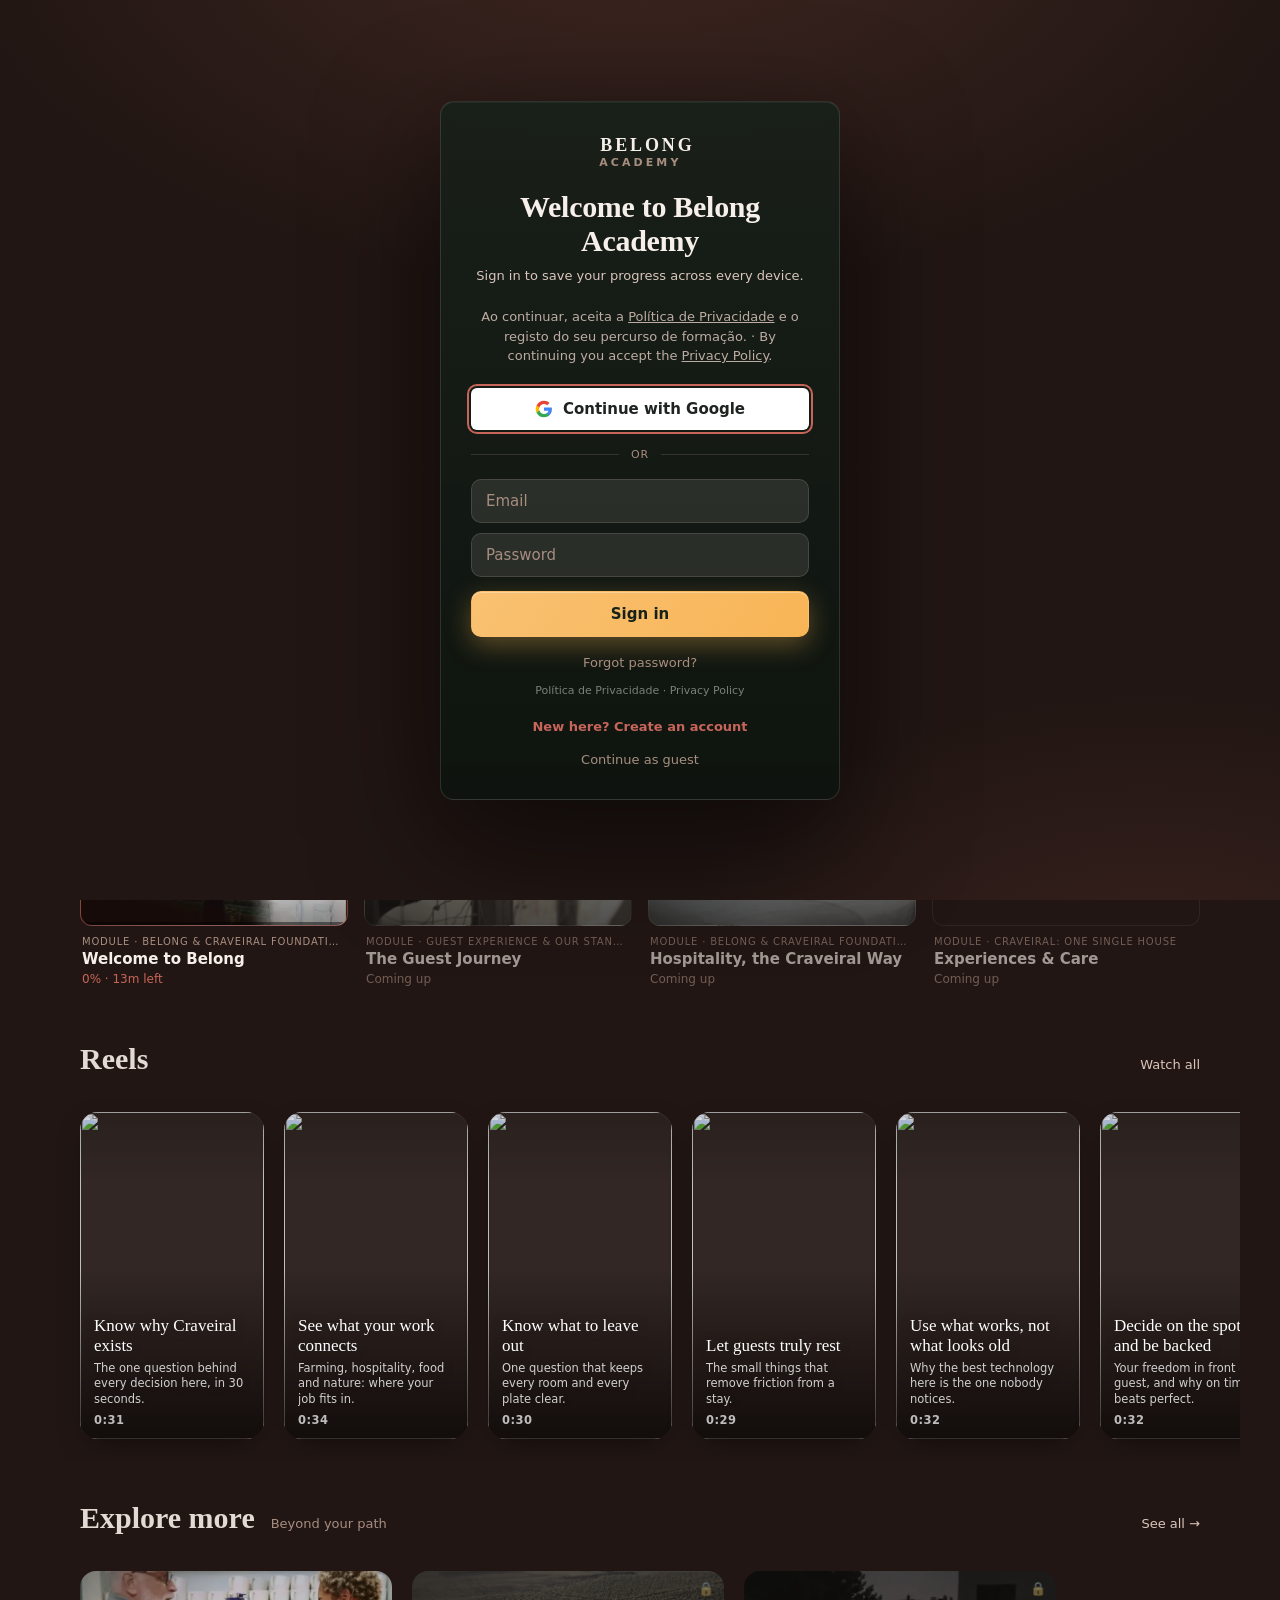
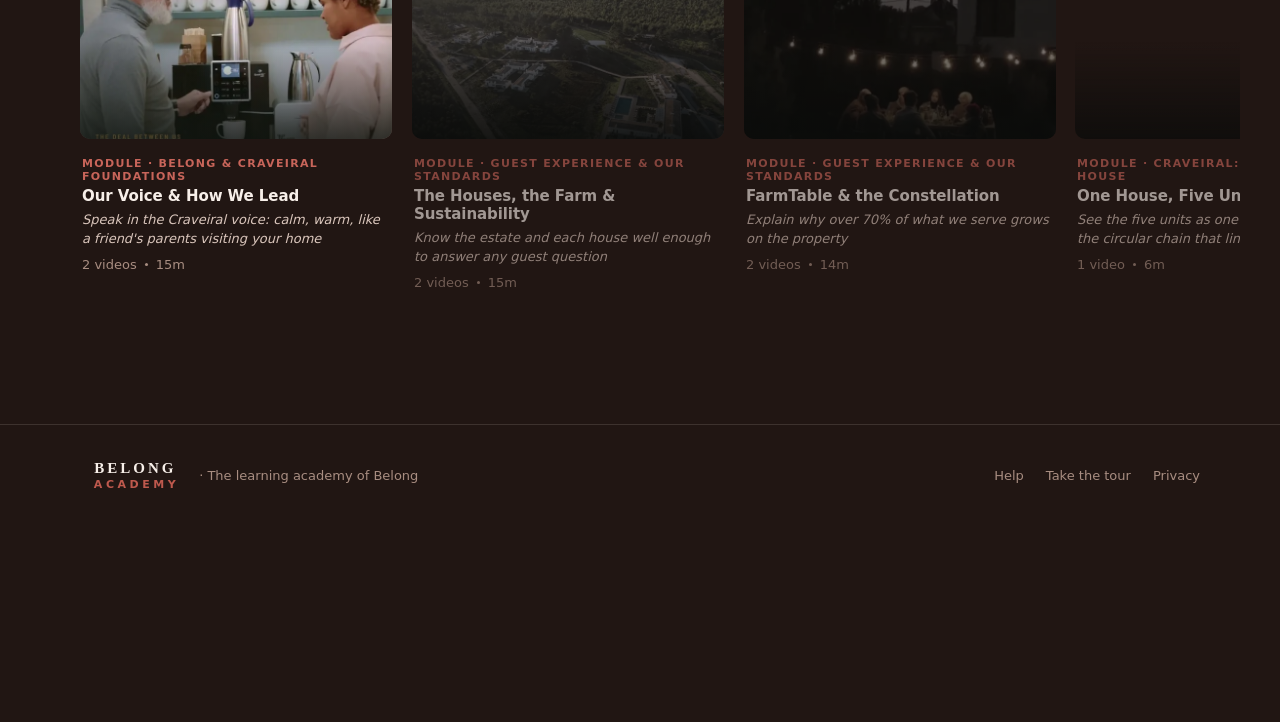
==== commit 2c9dda3e: "Round 5 (9 Nov): Team/Land/Guests goals per department (docs/GOALS-OPTIONS.md) + next/switch goal; m" ====
--- a/index.html
+++ b/index.html
@@ -6,7 +6,7 @@
 <title>Belong Academy — Giving Shape to Meaning</title>
 <meta name="description" content="Belong Academy — learn the Belong way: hospitality and presence, seasonal food and tasting, growing and regenerating, nature connection and community, with adaptive AI paths and an AI tutor.">
 <meta name="theme-color" content="#0e140f">
-<link rel="icon" type="image/svg+xml" href="favicon.svg?v=bel120">
+<link rel="icon" type="image/svg+xml" href="favicon.svg?v=bel121">
 <meta property="og:title" content="Belong Academy — Regenerative Living, Learned">
 <meta property="og:description" content="Learn the Belong way — hospitality, seasonal food, nature and community, from a school born of a circular vision.">
 <meta property="og:type" content="website">
@@ -29,10 +29,10 @@
      same-origin, or the file downloads twice. -->
 <link rel="preload" href="fonts/work-sans-400-latin.woff2" as="font" type="font/woff2" crossorigin>
 <link rel="preload" href="fonts/source-serif-4-600-latin.woff2" as="font" type="font/woff2" crossorigin>
-<link id="brandFonts" href="fonts/fonts.css?v=bel120" rel="stylesheet">
-<script src="brands/belong/brand.js?v=bel120"></script>
-<script src="core/brandkit.js?v=bel120"></script>
-<link rel="stylesheet" href="core/styles.css?v=bel120">
+<link id="brandFonts" href="fonts/fonts.css?v=bel121" rel="stylesheet">
+<script src="brands/belong/brand.js?v=bel121"></script>
+<script src="core/brandkit.js?v=bel121"></script>
+<link rel="stylesheet" href="core/styles.css?v=bel121">
 <script>/* per-brand key: several academies share one origin (see app.js STATE_KEY) */
 var _b=(window.BRAND&&window.BRAND.id)||'edenrise';window.AUTH_MODE_KEY=(window.BRAND&&window.BRAND.authModeKey)||(_b+'-auth-mode');
 try{var m=localStorage.getItem(window.AUTH_MODE_KEY);document.documentElement.setAttribute('data-gate',(m==='guest'||m==='firebase'||m==='local')?'off':'on');}catch(e){document.documentElement.setAttribute('data-gate','on');}</script>
@@ -283,17 +283,17 @@
 
 <div id="toasts" role="status" aria-live="polite" aria-atomic="false"></div>
 
-<script src="brands/belong/content.js?v=bel120"></script>
-<script src="data.js?v=bel120"></script>
-<script src="core/app.js?v=bel120"></script>
-<script src="core/curriculum.js?v=bel120"></script>
-<script src="core/team.js?v=bel120"></script>
+<script src="brands/belong/content.js?v=bel121"></script>
+<script src="data.js?v=bel121"></script>
+<script src="core/app.js?v=bel121"></script>
+<script src="core/curriculum.js?v=bel121"></script>
+<script src="core/team.js?v=bel121"></script>
 <script>/* Not on the first screen: OpenTimestamps (certificate/ledger proofs; every
    caller checks window.OTS) and the LandFlow return leg (runs on module
    completion). Loaded after the page has loaded, off the hero's critical path. */
-addEventListener('load', function () { ['core/ots.js', 'core/landflow.js'].forEach(function (f) { var s = document.createElement('script'); s.src = f + '?v=bel120'; document.body.appendChild(s); }); }, { once: true });</script>
+addEventListener('load', function () { ['core/ots.js', 'core/landflow.js'].forEach(function (f) { var s = document.createElement('script'); s.src = f + '?v=bel121'; document.body.appendChild(s); }); }, { once: true });</script>
 <script>/* backend switch: BRAND.backend 'local' → internal database (core/localdb.js), otherwise Firebase (core/auth.js) */
-(function(){var s=document.createElement('script'),v='bel120';if(window.BRAND&&BRAND.backend==='local'){s.src='core/localdb.js?v='+v;}else{s.type='module';s.src='core/auth.js?v='+v;}document.body.appendChild(s);})();</script>
+(function(){var s=document.createElement('script'),v='bel121';if(window.BRAND&&BRAND.backend==='local'){s.src='core/localdb.js?v='+v;}else{s.type='module';s.src='core/auth.js?v='+v;}document.body.appendChild(s);})();</script>
 <script>
 /* Safety net: if the Firebase module can't load (blocked CDN, offline), make sure
    the "continue as guest" button still dismisses the gate so no one is stuck. */
--- a/core/styles.css
+++ b/core/styles.css
@@ -5230,3 +5230,32 @@
 }
 @media (max-width: 600px) { .nav-right .bell, .nav-right .streak-chip, .nav-right .avatar { flex: none; } }
 @media (max-width: 480px) { nav.topnav .logo { display: none; } }
+
+/* ===== round 5 ===== */
+.me-tab { position: relative; }
+.me-badge { display: inline-grid; place-items: center; min-width: 18px; height: 18px; padding: 0 5px; margin-left: 6px; border-radius: 99px;
+  background: #e5484d; color: #fff; font-size: 11px; font-weight: 700; line-height: 1; vertical-align: 1px; }
+.card.cur-card.locked { cursor: default; }
+.card.cur-card.locked .thumb { filter: saturate(.45) brightness(.55); }
+.card.cur-card.locked .card-body { opacity: .6; }
+.card.cur-card.locked:hover { transform: none; box-shadow: none; }
+.lock-badge { position: absolute; top: 10px; right: 10px; font-size: 13px; z-index: 2; }
+.mc-ans { color: var(--text-dim); font-size: 13px; margin: 4px 0 8px; }
+/* reels: a fixed ambient layer, the slides carry only the plate */
+.reel-ambient { position: fixed; inset: -40px; z-index: 0; background-size: cover; background-position: center;
+  filter: blur(42px) saturate(1.2) brightness(.45); transform: scale(1.1); transition: background-image .5s ease; pointer-events: none; }
+.reel.has-ambient::before { display: none !important; }
+.reel-feed, .reel-top { position: relative; z-index: 1; }
+.reel-feed { scroll-behavior: smooth; }
+@media (hover: hover) and (min-width: 900px) {
+  .reel-nav { right: auto; left: calc(50% + min(50vw, 100dvh * 9 / 32) + 28px); }
+  .reel-nav-b { width: 56px; height: 56px; background: rgba(255,255,255,.18); }
+}
+.goal-switch { display: flex; flex-wrap: wrap; align-items: center; gap: 8px; margin-top: 18px; padding-top: 14px; border-top: 1px solid var(--line); }
+.goal-switch .gs-h { font-size: 13px; color: var(--text-dim); margin-right: 4px; }
+.goal-switch.done .gs-h { color: var(--accent); font-weight: 600; }
+.pf-legal-h { grid-column: 1 / -1; margin-top: 10px; font-size: 12px; letter-spacing: .08em; text-transform: uppercase; color: var(--text-faint); }
+.ck-peekbar { display: none; gap: 8px; justify-content: space-between; position: sticky; top: 0; z-index: 2; margin-bottom: 10px; }
+.ck-ov.peek .ck-peekbar { display: flex; }
+.ck-peekbar .ck-back { margin: 0; position: static; }
+.ob-axis { display: block; font-size: 10.5px; font-weight: 700; letter-spacing: .1em; text-transform: uppercase; color: var(--accent); margin-bottom: 2px; }
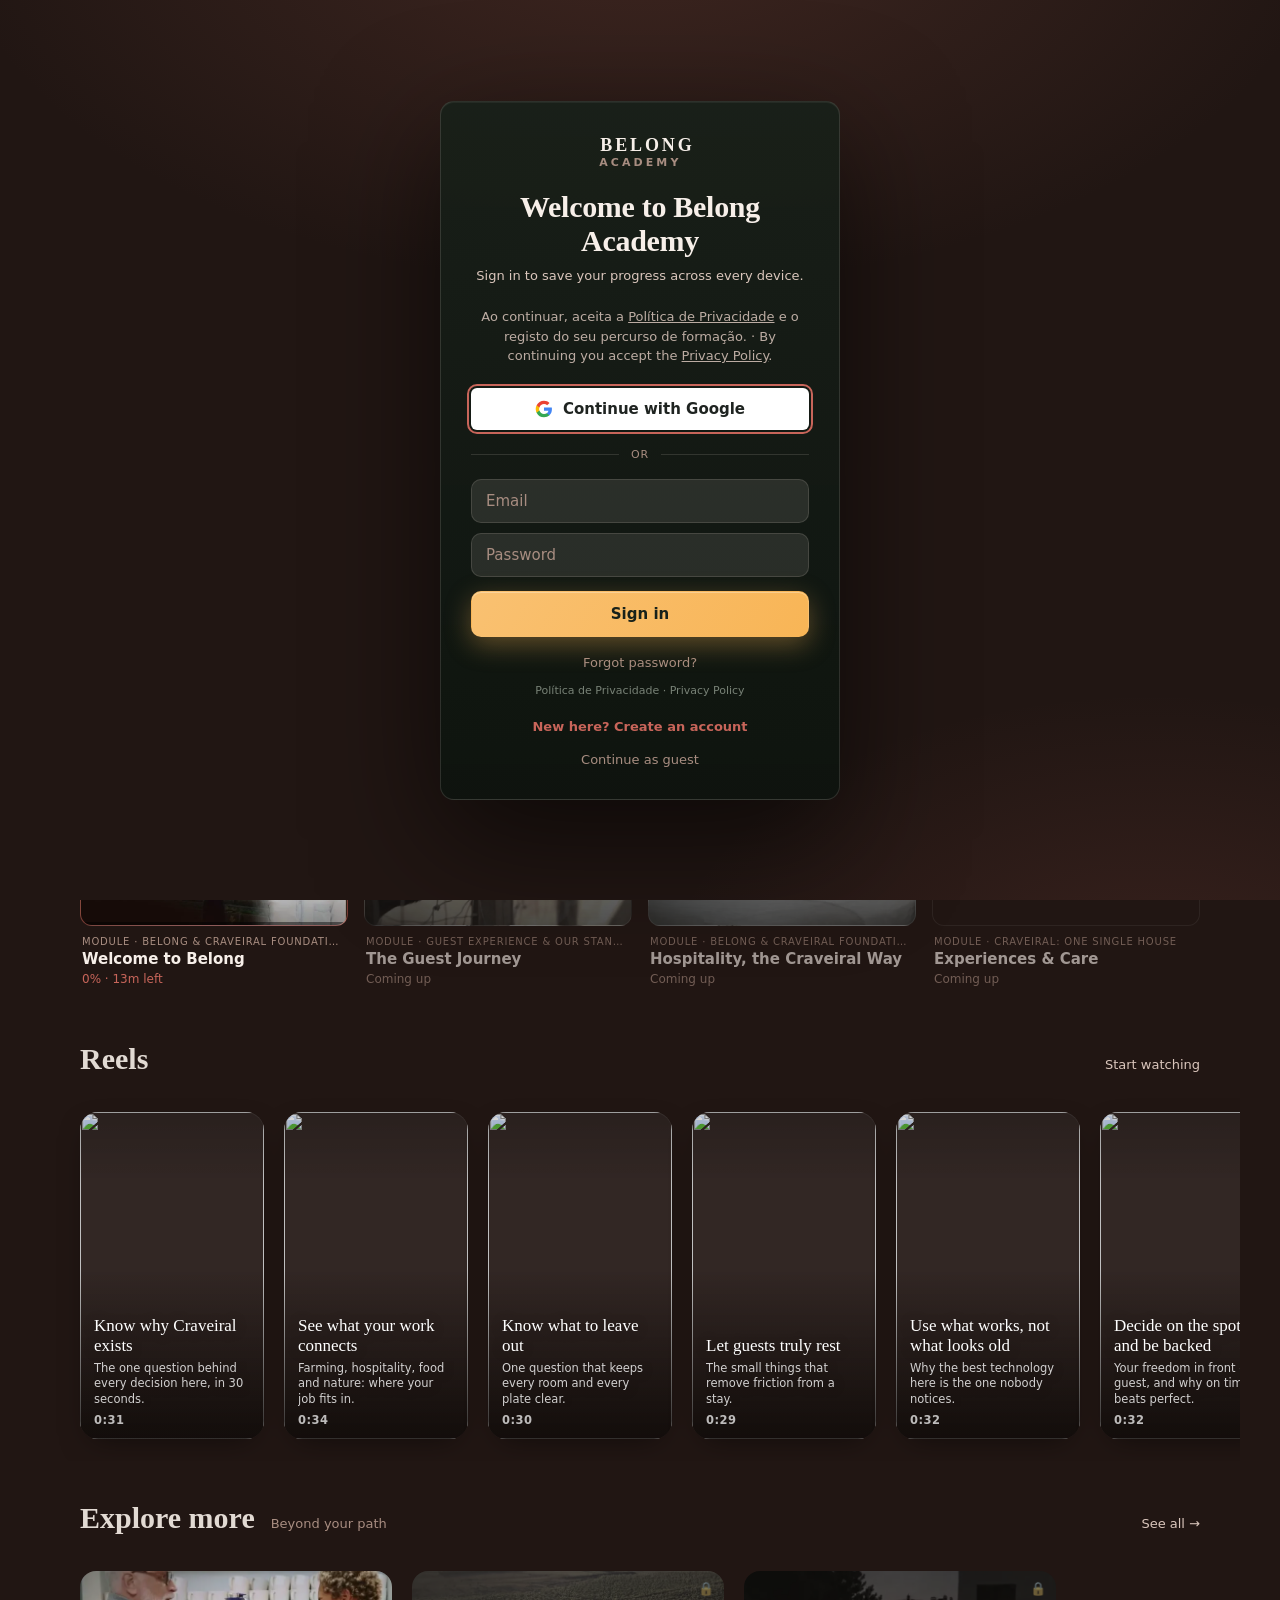
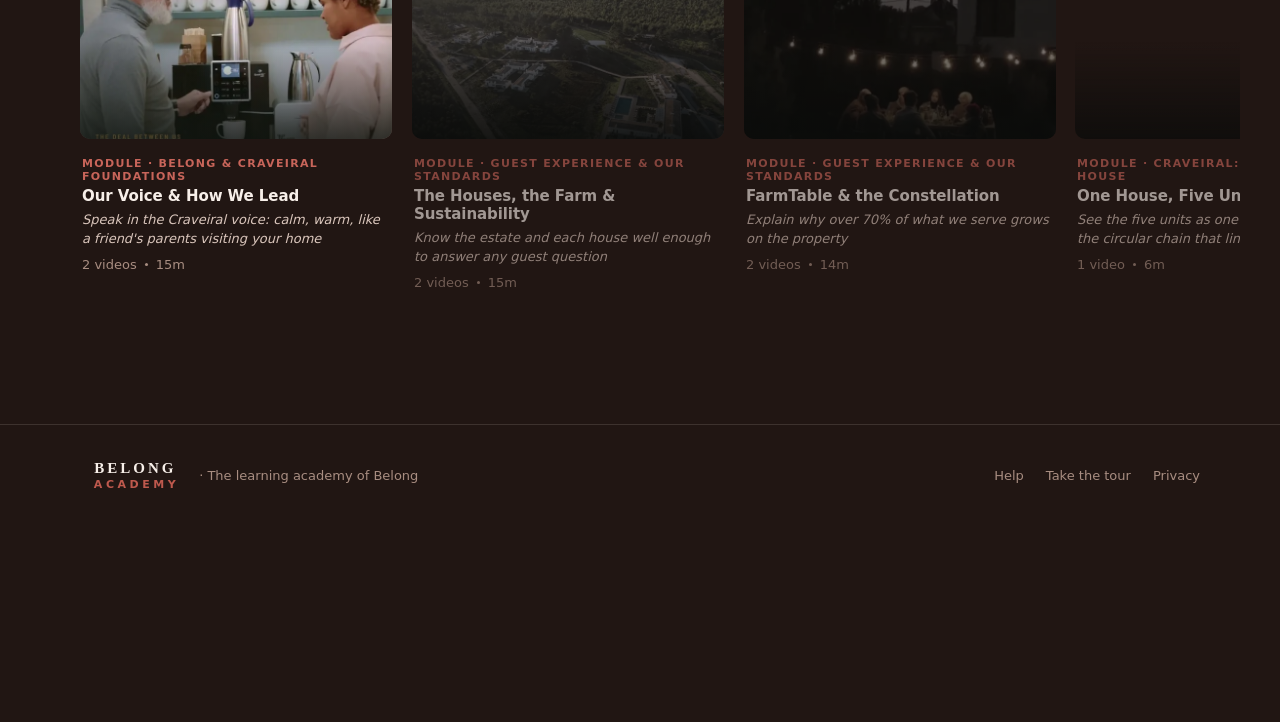
==== commit 33ae81ee: "9 Nov notes: remove personal notes from the player; drop brand pill from the menu; EN/PT language bu" ====
--- a/index.html
+++ b/index.html
@@ -6,7 +6,7 @@
 <title>Belong Academy — Giving Shape to Meaning</title>
 <meta name="description" content="Belong Academy — learn the Belong way: hospitality and presence, seasonal food and tasting, growing and regenerating, nature connection and community, with adaptive AI paths and an AI tutor.">
 <meta name="theme-color" content="#0e140f">
-<link rel="icon" type="image/svg+xml" href="favicon.svg?v=bel121">
+<link rel="icon" type="image/svg+xml" href="favicon.svg?v=bel122">
 <meta property="og:title" content="Belong Academy — Regenerative Living, Learned">
 <meta property="og:description" content="Learn the Belong way — hospitality, seasonal food, nature and community, from a school born of a circular vision.">
 <meta property="og:type" content="website">
@@ -29,10 +29,10 @@
      same-origin, or the file downloads twice. -->
 <link rel="preload" href="fonts/work-sans-400-latin.woff2" as="font" type="font/woff2" crossorigin>
 <link rel="preload" href="fonts/source-serif-4-600-latin.woff2" as="font" type="font/woff2" crossorigin>
-<link id="brandFonts" href="fonts/fonts.css?v=bel121" rel="stylesheet">
-<script src="brands/belong/brand.js?v=bel121"></script>
-<script src="core/brandkit.js?v=bel121"></script>
-<link rel="stylesheet" href="core/styles.css?v=bel121">
+<link id="brandFonts" href="fonts/fonts.css?v=bel122" rel="stylesheet">
+<script src="brands/belong/brand.js?v=bel122"></script>
+<script src="core/brandkit.js?v=bel122"></script>
+<link rel="stylesheet" href="core/styles.css?v=bel122">
 <script>/* per-brand key: several academies share one origin (see app.js STATE_KEY) */
 var _b=(window.BRAND&&window.BRAND.id)||'edenrise';window.AUTH_MODE_KEY=(window.BRAND&&window.BRAND.authModeKey)||(_b+'-auth-mode');
 try{var m=localStorage.getItem(window.AUTH_MODE_KEY);document.documentElement.setAttribute('data-gate',(m==='guest'||m==='firebase'||m==='local')?'off':'on');}catch(e){document.documentElement.setAttribute('data-gate','on');}</script>
@@ -120,7 +120,7 @@
 <div class="mobile-drawer" id="mobileDrawer">
   <div class="mobile-drawer-panel" role="dialog" aria-label="Menu">
     <div class="mobile-drawer-head">
-      <div class="org-chip" id="orgChip"><span class="org-dot"></span>Belong · Academy</div>
+      <span></span>
       <button class="mobile-drawer-close" id="drawerClose" aria-label="Close menu">✕</button>
     </div>
     <div class="md-label">Browse</div>
@@ -134,8 +134,8 @@
     <a href="#/profile">Settings</a>
     <button class="md-signout" data-m="signout">Sign out</button>
     <div class="lang-toggle drawer-lang" role="group" aria-label="Language / Idioma">
-      <button class="lang-btn on" data-lang="en" aria-pressed="true">EN · English</button>
-      <button class="lang-btn" data-lang="pt" aria-pressed="false">PT · Português</button>
+      <button class="lang-btn on" data-lang="en" aria-pressed="true" aria-label="English">EN</button>
+      <button class="lang-btn" data-lang="pt" aria-pressed="false" aria-label="Português">PT</button>
     </div>
   </div>
 </div>
@@ -193,8 +193,8 @@
     </div>
     <div class="nd-section-title">✦ AI transcript</div>
     <div class="nd-transcript" id="ndTranscript"></div>
-    <div class="nd-section-title">Your notes <span class="nd-saved" id="ndSaved"></span></div>
-    <textarea class="nd-notes" id="ndNotes" placeholder="Type a note — saved automatically, pinned to this module…"></textarea>
+    <!-- personal notes removed (9 Nov 2026: "we don't want this note"); hidden stubs keep old listeners harmless -->
+    <span class="nd-saved" id="ndSaved" hidden></span><textarea class="nd-notes" id="ndNotes" hidden aria-hidden="true" tabindex="-1"></textarea>
   </aside>
 </div>
 
@@ -283,17 +283,17 @@
 
 <div id="toasts" role="status" aria-live="polite" aria-atomic="false"></div>
 
-<script src="brands/belong/content.js?v=bel121"></script>
-<script src="data.js?v=bel121"></script>
-<script src="core/app.js?v=bel121"></script>
-<script src="core/curriculum.js?v=bel121"></script>
-<script src="core/team.js?v=bel121"></script>
+<script src="brands/belong/content.js?v=bel122"></script>
+<script src="data.js?v=bel122"></script>
+<script src="core/app.js?v=bel122"></script>
+<script src="core/curriculum.js?v=bel122"></script>
+<script src="core/team.js?v=bel122"></script>
 <script>/* Not on the first screen: OpenTimestamps (certificate/ledger proofs; every
    caller checks window.OTS) and the LandFlow return leg (runs on module
    completion). Loaded after the page has loaded, off the hero's critical path. */
-addEventListener('load', function () { ['core/ots.js', 'core/landflow.js'].forEach(function (f) { var s = document.createElement('script'); s.src = f + '?v=bel121'; document.body.appendChild(s); }); }, { once: true });</script>
+addEventListener('load', function () { ['core/ots.js', 'core/landflow.js'].forEach(function (f) { var s = document.createElement('script'); s.src = f + '?v=bel122'; document.body.appendChild(s); }); }, { once: true });</script>
 <script>/* backend switch: BRAND.backend 'local' → internal database (core/localdb.js), otherwise Firebase (core/auth.js) */
-(function(){var s=document.createElement('script'),v='bel121';if(window.BRAND&&BRAND.backend==='local'){s.src='core/localdb.js?v='+v;}else{s.type='module';s.src='core/auth.js?v='+v;}document.body.appendChild(s);})();</script>
+(function(){var s=document.createElement('script'),v='bel122';if(window.BRAND&&BRAND.backend==='local'){s.src='core/localdb.js?v='+v;}else{s.type='module';s.src='core/auth.js?v='+v;}document.body.appendChild(s);})();</script>
 <script>
 /* Safety net: if the Firebase module can't load (blocked CDN, offline), make sure
    the "continue as guest" button still dismisses the gate so no one is stuck. */
--- a/core/styles.css
+++ b/core/styles.css
@@ -5245,7 +5245,8 @@
 .reel-ambient { position: fixed; inset: -40px; z-index: 0; background-size: cover; background-position: center;
   filter: blur(42px) saturate(1.2) brightness(.45); transform: scale(1.1); transition: background-image .5s ease; pointer-events: none; }
 .reel.has-ambient::before { display: none !important; }
-.reel-feed, .reel-top { position: relative; z-index: 1; }
+/* above the fixed backdrop WITHOUT touching their own positioning (relative here broke the swipe container in bel121) */
+.reel-feed { z-index: 1; }
 .reel-feed { scroll-behavior: smooth; }
 @media (hover: hover) and (min-width: 900px) {
   .reel-nav { right: auto; left: calc(50% + min(50vw, 100dvh * 9 / 32) + 28px); }
@@ -5259,3 +5260,15 @@
 .ck-ov.peek .ck-peekbar { display: flex; }
 .ck-peekbar .ck-back { margin: 0; position: static; }
 .ob-axis { display: block; font-size: 10.5px; font-weight: 700; letter-spacing: .1em; text-transform: uppercase; color: var(--accent); margin-bottom: 2px; }
+/* reel progress bar you can drag (9 Nov notes) */
+.reel-seek { position: absolute; left: 50%; transform: translateX(-50%); bottom: 10px; z-index: 6; width: calc(min(100vw, 100dvh * 9 / 16) - 32px);
+  -webkit-appearance: none; appearance: none; height: 18px; background: transparent; cursor: pointer; margin: 0; --p: 0%; }
+.reel-seek::-webkit-slider-runnable-track { height: 3px; border-radius: 3px; background: linear-gradient(to right, #fff var(--p), rgba(255,255,255,.28) var(--p)); }
+.reel-seek::-moz-range-track { height: 3px; border-radius: 3px; background: rgba(255,255,255,.28); }
+.reel-seek::-moz-range-progress { height: 3px; background: #fff; }
+.reel-seek::-webkit-slider-thumb { -webkit-appearance: none; width: 12px; height: 12px; border-radius: 50%; background: #fff; margin-top: -4.5px; opacity: 0; transition: opacity .15s; }
+.reel-seek:hover::-webkit-slider-thumb, .reel-seek:active::-webkit-slider-thumb, .reel-seek:focus-visible::-webkit-slider-thumb { opacity: 1; }
+.reel-seek::-moz-range-thumb { width: 12px; height: 12px; border: 0; border-radius: 50%; background: #fff; }
+.reel.has-ambient .reel-seek { bottom: 22px; }
+.reel-copy { padding-bottom: 34px; }
+.reel-copy { padding-bottom: 46px; } .reel-seek { bottom: 16px; } .reel.has-ambient .reel-seek { bottom: 26px; }
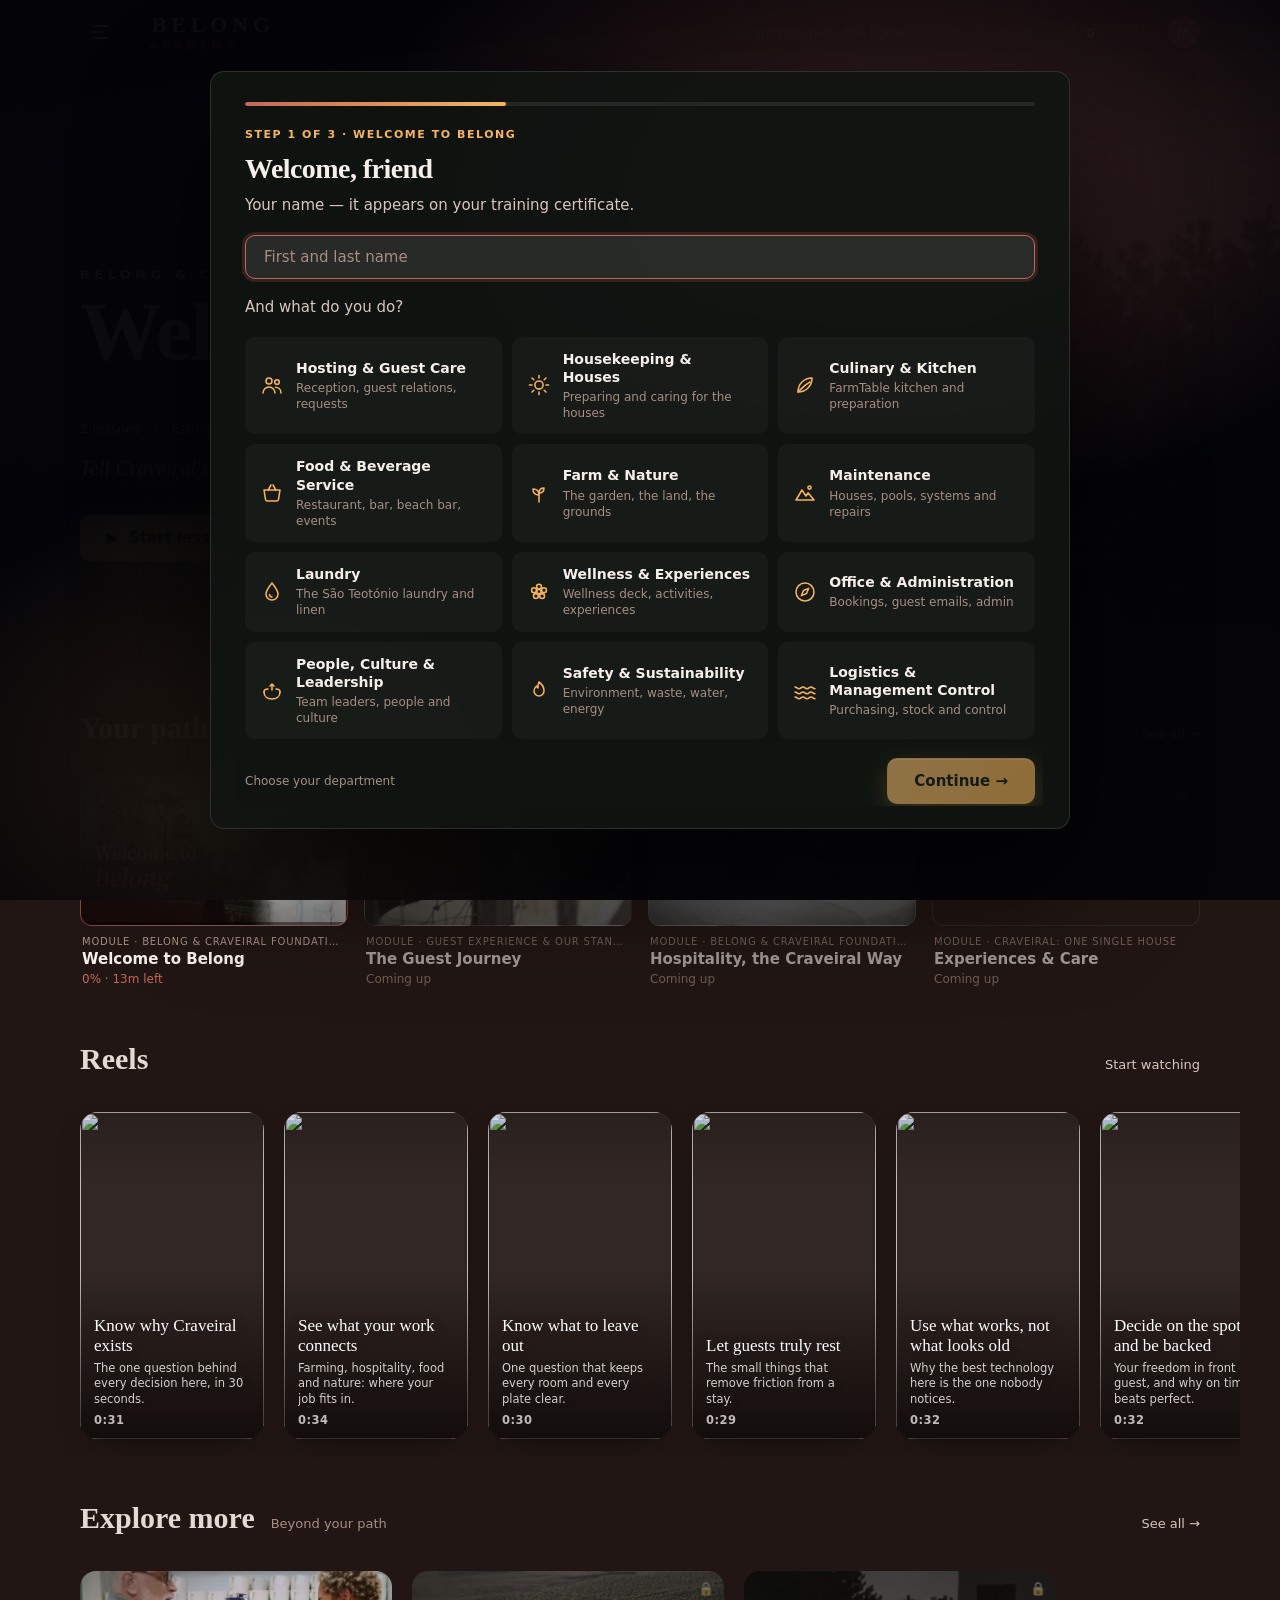
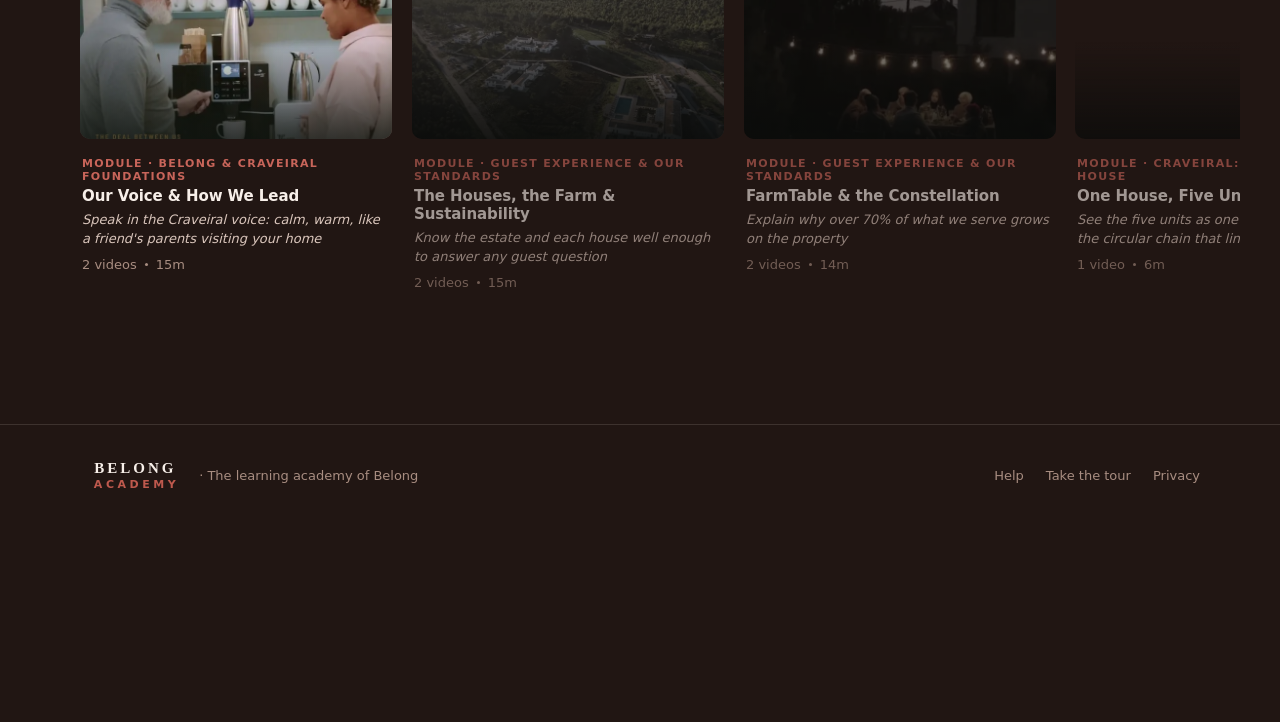
==== commit b7348000: "Ship without login: backend 'open' (no sign-in; name on onboarding, required, used on certificates; " ====
--- a/index.html
+++ b/index.html
@@ -6,7 +6,7 @@
 <title>Belong Academy — Giving Shape to Meaning</title>
 <meta name="description" content="Belong Academy — learn the Belong way: hospitality and presence, seasonal food and tasting, growing and regenerating, nature connection and community, with adaptive AI paths and an AI tutor.">
 <meta name="theme-color" content="#0e140f">
-<link rel="icon" type="image/svg+xml" href="favicon.svg?v=bel122">
+<link rel="icon" type="image/svg+xml" href="favicon.svg?v=bel127">
 <meta property="og:title" content="Belong Academy — Regenerative Living, Learned">
 <meta property="og:description" content="Learn the Belong way — hospitality, seasonal food, nature and community, from a school born of a circular vision.">
 <meta property="og:type" content="website">
@@ -29,13 +29,13 @@
      same-origin, or the file downloads twice. -->
 <link rel="preload" href="fonts/work-sans-400-latin.woff2" as="font" type="font/woff2" crossorigin>
 <link rel="preload" href="fonts/source-serif-4-600-latin.woff2" as="font" type="font/woff2" crossorigin>
-<link id="brandFonts" href="fonts/fonts.css?v=bel122" rel="stylesheet">
-<script src="brands/belong/brand.js?v=bel122"></script>
-<script src="core/brandkit.js?v=bel122"></script>
-<link rel="stylesheet" href="core/styles.css?v=bel122">
+<link id="brandFonts" href="fonts/fonts.css?v=bel127" rel="stylesheet">
+<script src="brands/belong/brand.js?v=bel127"></script>
+<script src="core/brandkit.js?v=bel127"></script>
+<link rel="stylesheet" href="core/styles.css?v=bel127">
 <script>/* per-brand key: several academies share one origin (see app.js STATE_KEY) */
 var _b=(window.BRAND&&window.BRAND.id)||'edenrise';window.AUTH_MODE_KEY=(window.BRAND&&window.BRAND.authModeKey)||(_b+'-auth-mode');
-try{var m=localStorage.getItem(window.AUTH_MODE_KEY);document.documentElement.setAttribute('data-gate',(m==='guest'||m==='firebase'||m==='local')?'off':'on');}catch(e){document.documentElement.setAttribute('data-gate','on');}</script>
+try{var m=localStorage.getItem(window.AUTH_MODE_KEY);if(window.BRAND&&BRAND.backend==='open'){m='guest';document.documentElement.classList.add('open-mode');}document.documentElement.setAttribute('data-gate',(m==='guest'||m==='firebase'||m==='local')?'off':'on');}catch(e){document.documentElement.setAttribute('data-gate','on');}</script>
 </head>
 <body>
 
@@ -283,17 +283,17 @@
 
 <div id="toasts" role="status" aria-live="polite" aria-atomic="false"></div>
 
-<script src="brands/belong/content.js?v=bel122"></script>
-<script src="data.js?v=bel122"></script>
-<script src="core/app.js?v=bel122"></script>
-<script src="core/curriculum.js?v=bel122"></script>
-<script src="core/team.js?v=bel122"></script>
+<script src="brands/belong/content.js?v=bel127"></script>
+<script src="data.js?v=bel127"></script>
+<script src="core/app.js?v=bel127"></script>
+<script src="core/curriculum.js?v=bel127"></script>
+<script src="core/team.js?v=bel127"></script>
 <script>/* Not on the first screen: OpenTimestamps (certificate/ledger proofs; every
    caller checks window.OTS) and the LandFlow return leg (runs on module
    completion). Loaded after the page has loaded, off the hero's critical path. */
-addEventListener('load', function () { ['core/ots.js', 'core/landflow.js'].forEach(function (f) { var s = document.createElement('script'); s.src = f + '?v=bel122'; document.body.appendChild(s); }); }, { once: true });</script>
-<script>/* backend switch: BRAND.backend 'local' → internal database (core/localdb.js), otherwise Firebase (core/auth.js) */
-(function(){var s=document.createElement('script'),v='bel122';if(window.BRAND&&BRAND.backend==='local'){s.src='core/localdb.js?v='+v;}else{s.type='module';s.src='core/auth.js?v='+v;}document.body.appendChild(s);})();</script>
+addEventListener('load', function () { ['core/ots.js', 'core/landflow.js'].forEach(function (f) { var s = document.createElement('script'); s.src = f + '?v=bel127'; document.body.appendChild(s); }); }, { once: true });</script>
+<script>/* backend switch: BRAND.backend 'firebase' → Firebase (core/auth.js); 'open' (no sign-in) or 'local' → core/localdb.js */
+(function(){var s=document.createElement('script'),v='bel127';if(!window.BRAND||BRAND.backend!=='firebase'){s.src='core/localdb.js?v='+v;}else{s.type='module';s.src='core/auth.js?v='+v;}document.body.appendChild(s);})();</script>
 <script>
 /* Safety net: if the Firebase module can't load (blocked CDN, offline), make sure
    the "continue as guest" button still dismisses the gate so no one is stuck. */
--- a/core/styles.css
+++ b/core/styles.css
@@ -5272,3 +5272,28 @@
 .reel.has-ambient .reel-seek { bottom: 22px; }
 .reel-copy { padding-bottom: 34px; }
 .reel-copy { padding-bottom: 46px; } .reel-seek { bottom: 16px; } .reel.has-ambient .reel-seek { bottom: 26px; }
+/* round 6: same-page redraws do not animate (no blinking) */
+body.rerender .will-reveal, body.rerender .will-reveal.in { opacity: 1 !important; transform: none !important; transition: none !important; animation: none !important; }
+body.rerender #app * { animation-duration: 0s !important; }
+/* library search suggestions */
+.lib-suggest-slot { position: relative; }
+.lib-suggest { margin: 8px 0 18px; max-width: 560px; border: 1px solid var(--line); border-radius: 14px; background: var(--surface); overflow: hidden; }
+.ls-item { all: unset; box-sizing: border-box; display: flex; align-items: baseline; gap: 12px; width: 100%; padding: 10px 14px; cursor: pointer; border-top: 1px solid var(--line); }
+.ls-item:first-child { border-top: 0; }
+.ls-item:hover, .ls-item:focus-visible { background: var(--surface-2); }
+.ls-type { flex: none; width: 64px; font-size: 10.5px; font-weight: 700; letter-spacing: .08em; text-transform: uppercase; color: var(--accent); }
+.ls-label { display: flex; flex-direction: column; gap: 2px; font-size: 14px; color: var(--text); }
+.ls-label small { font-size: 12px; color: var(--text-faint); }
+.ls-empty { padding: 12px 14px; color: var(--text-dim); font-size: 13px; }
+.mod-pill.locked { opacity: .45; cursor: not-allowed; } .ce-seal { font-size: 28px; }
+.cl.locked .cl-main { cursor: not-allowed; } .cl.locked .cl-thumb { filter: saturate(.4) brightness(.55); } .cl.locked .cl-text { opacity: .55; } .cl.locked:hover { background: none; border-color: transparent; }
+body.rerender #app * { animation: none !important; }
+
+/* ---------- no-sign-in mode (BRAND.backend 'open', 9 Nov 2026): no login, so no sign-in or sign-out anywhere ---------- */
+.open-mode #authGate,
+.open-mode [data-m="signout"],
+.open-mode [data-action="signout"],
+.open-mode [data-action="show-login"],
+.open-mode .prof-guest,
+.open-mode .comm-signin { display: none !important; }
+.open-mode #obUsername[aria-invalid="true"] { border-color: var(--accent, #be594d); }
